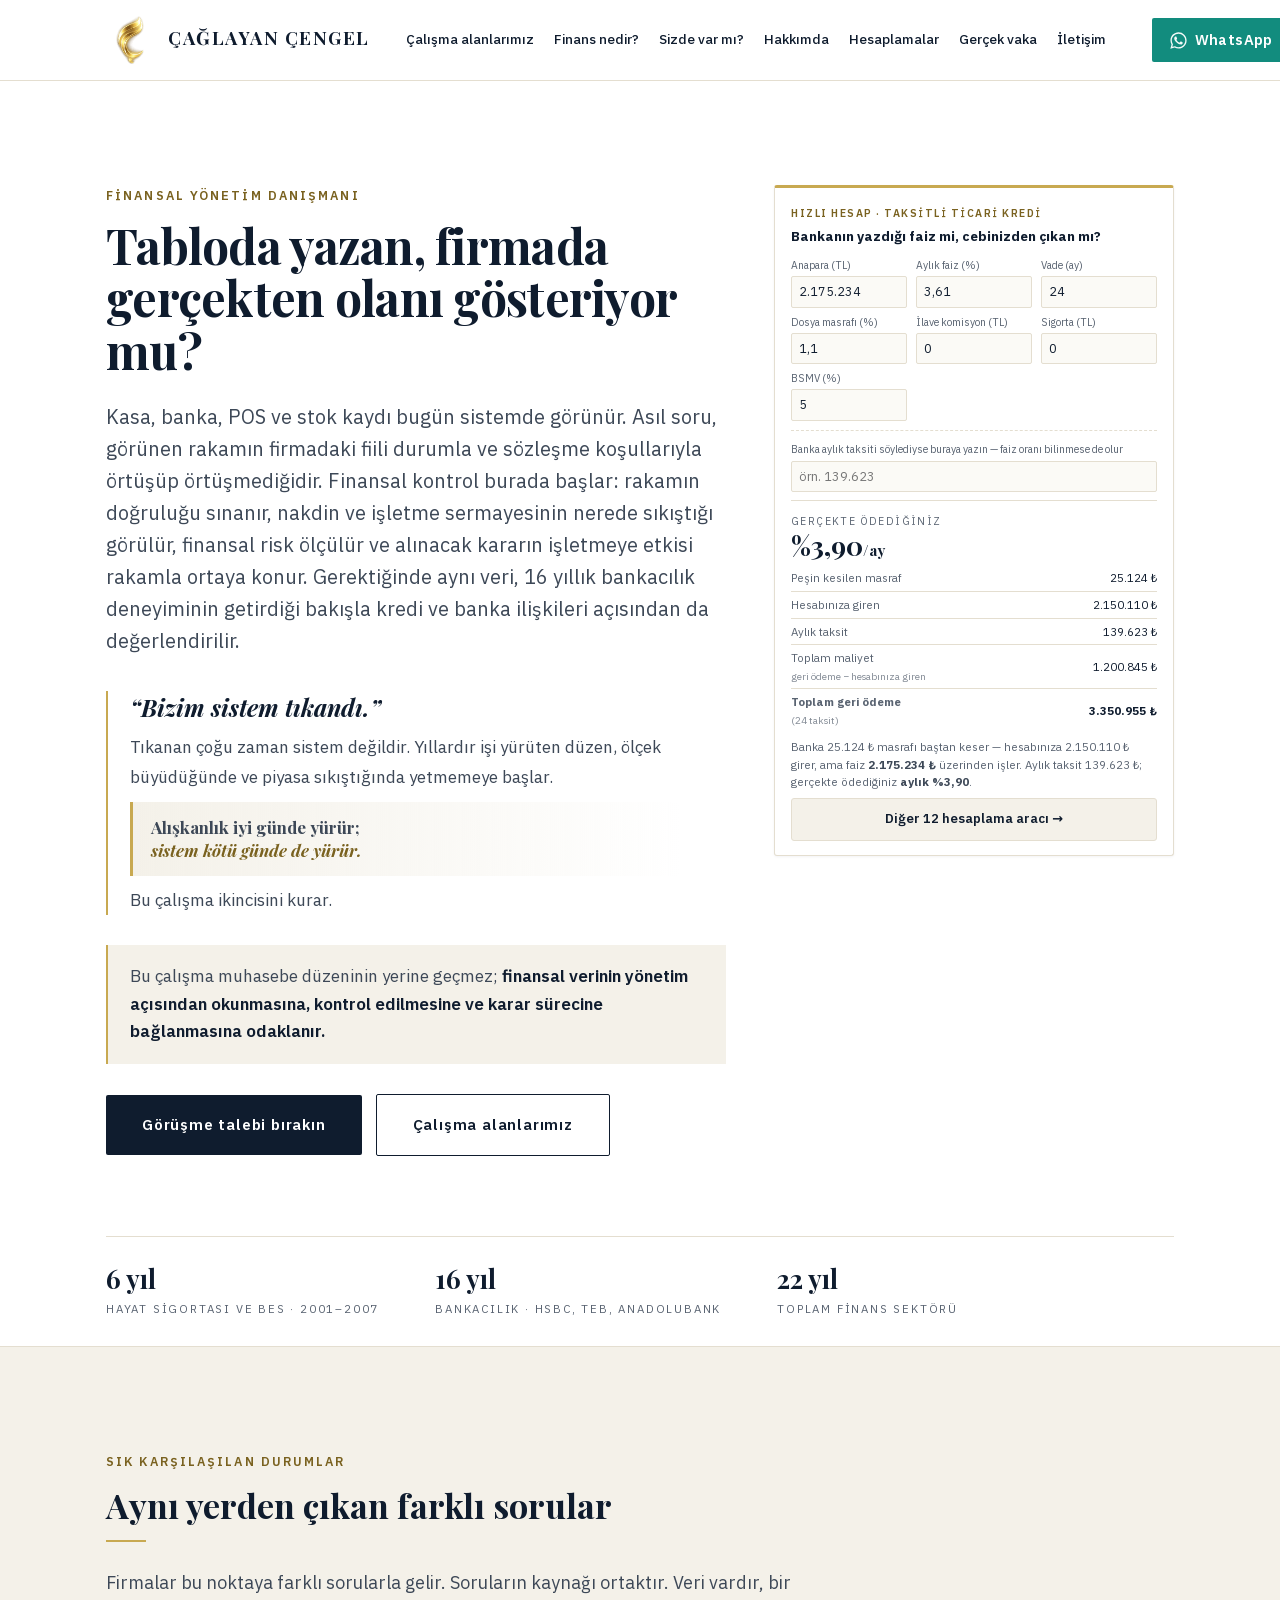
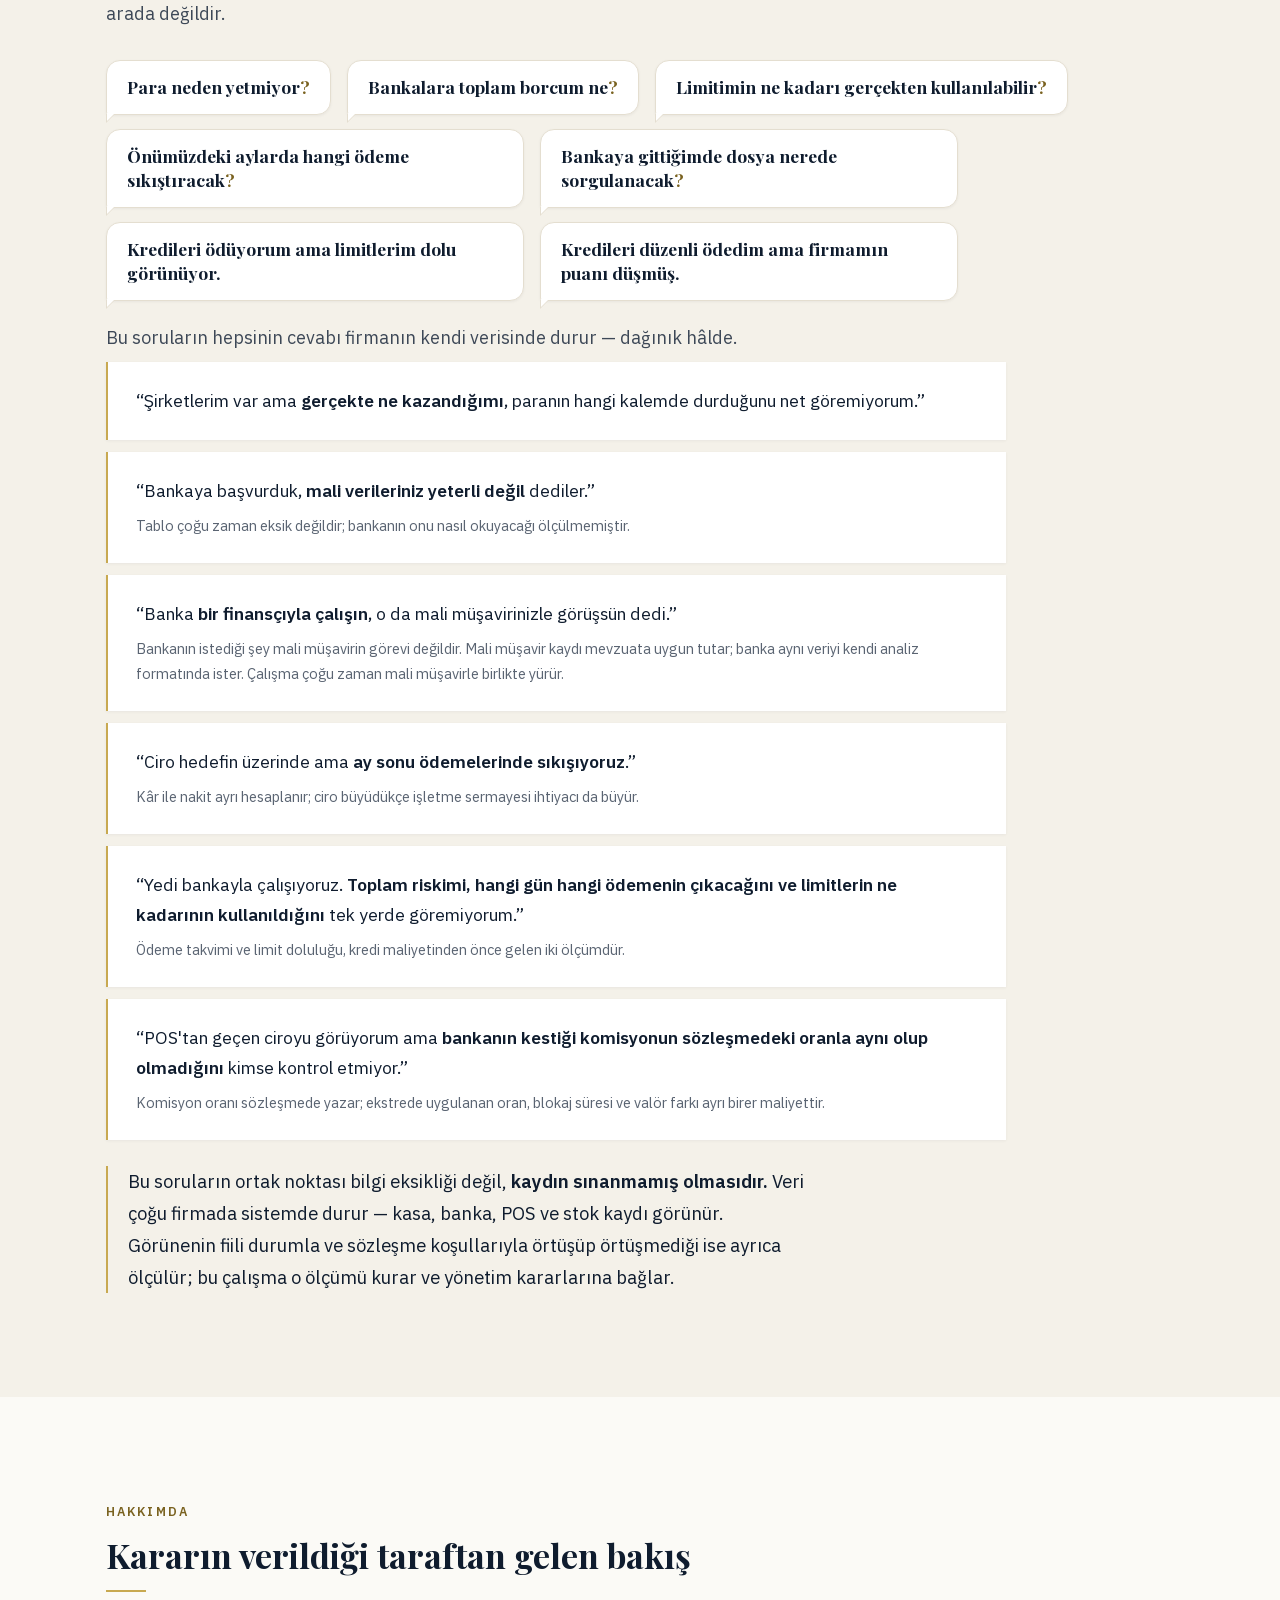
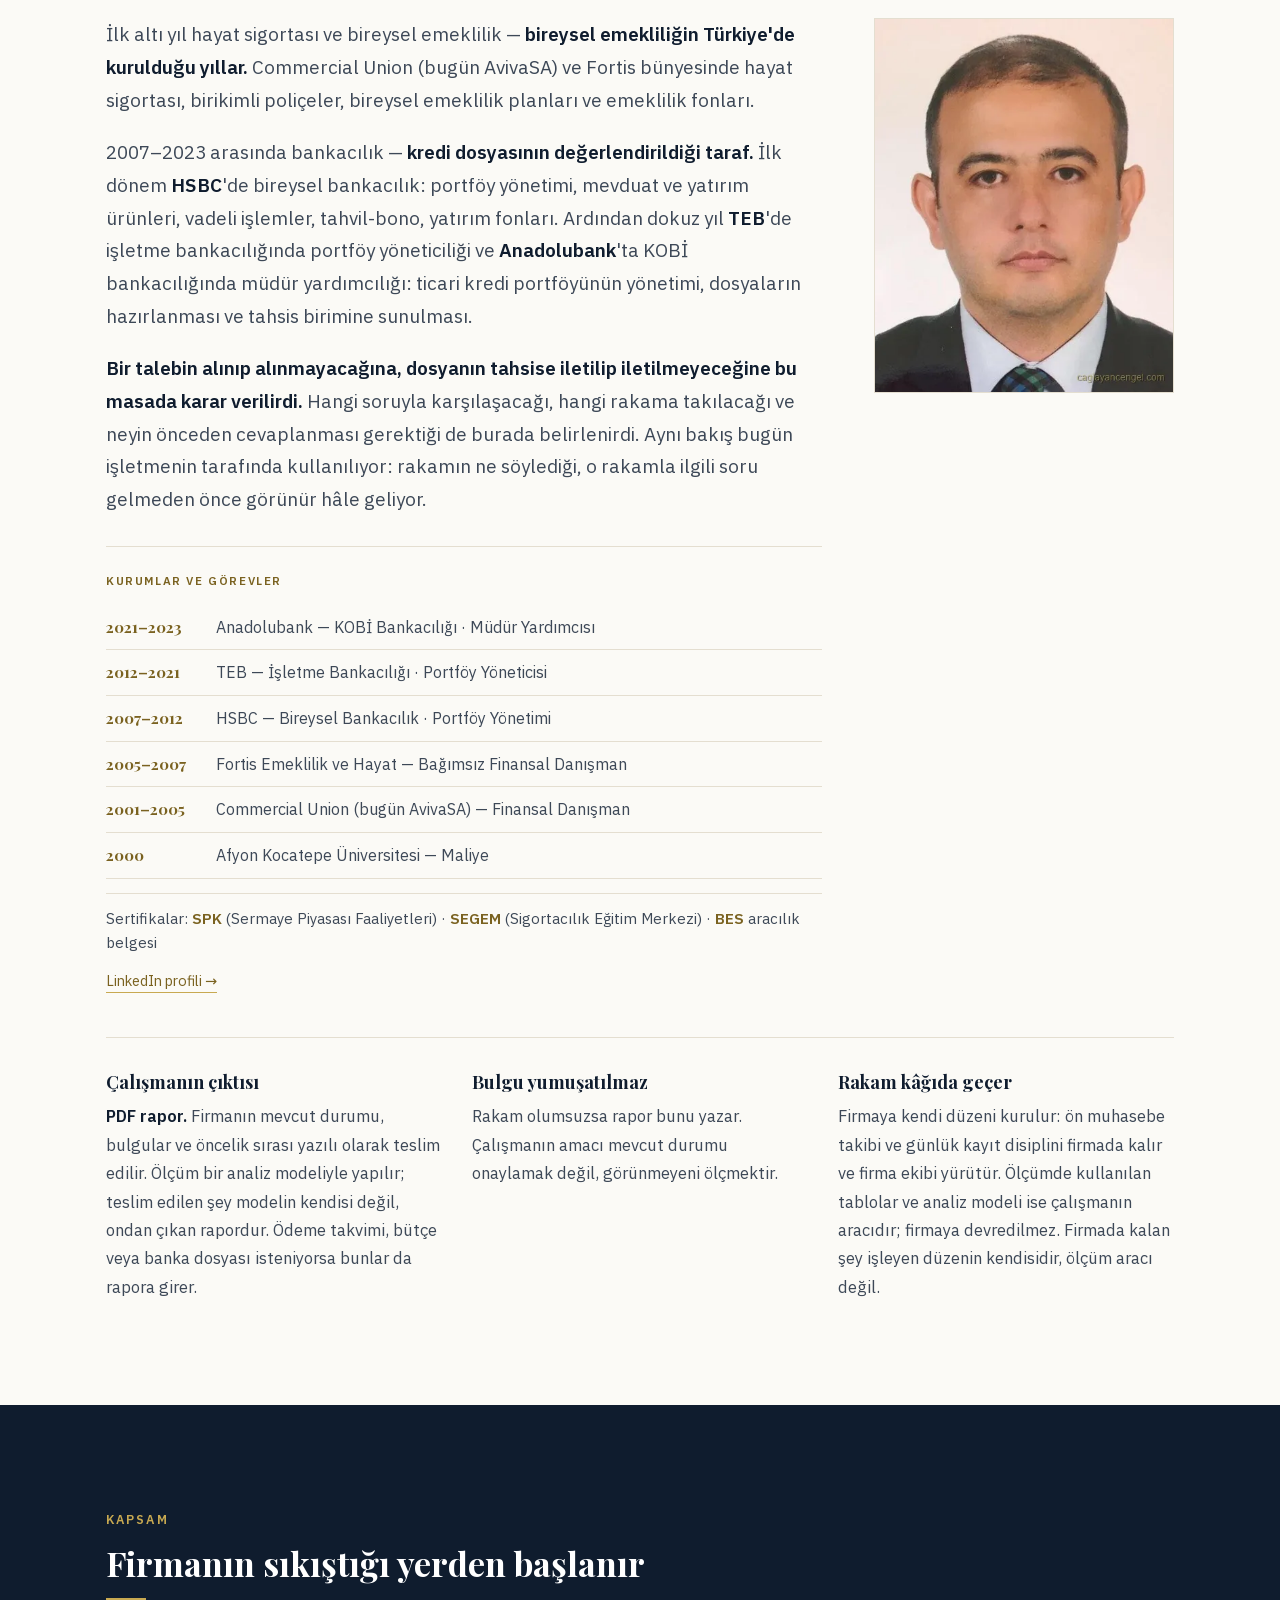
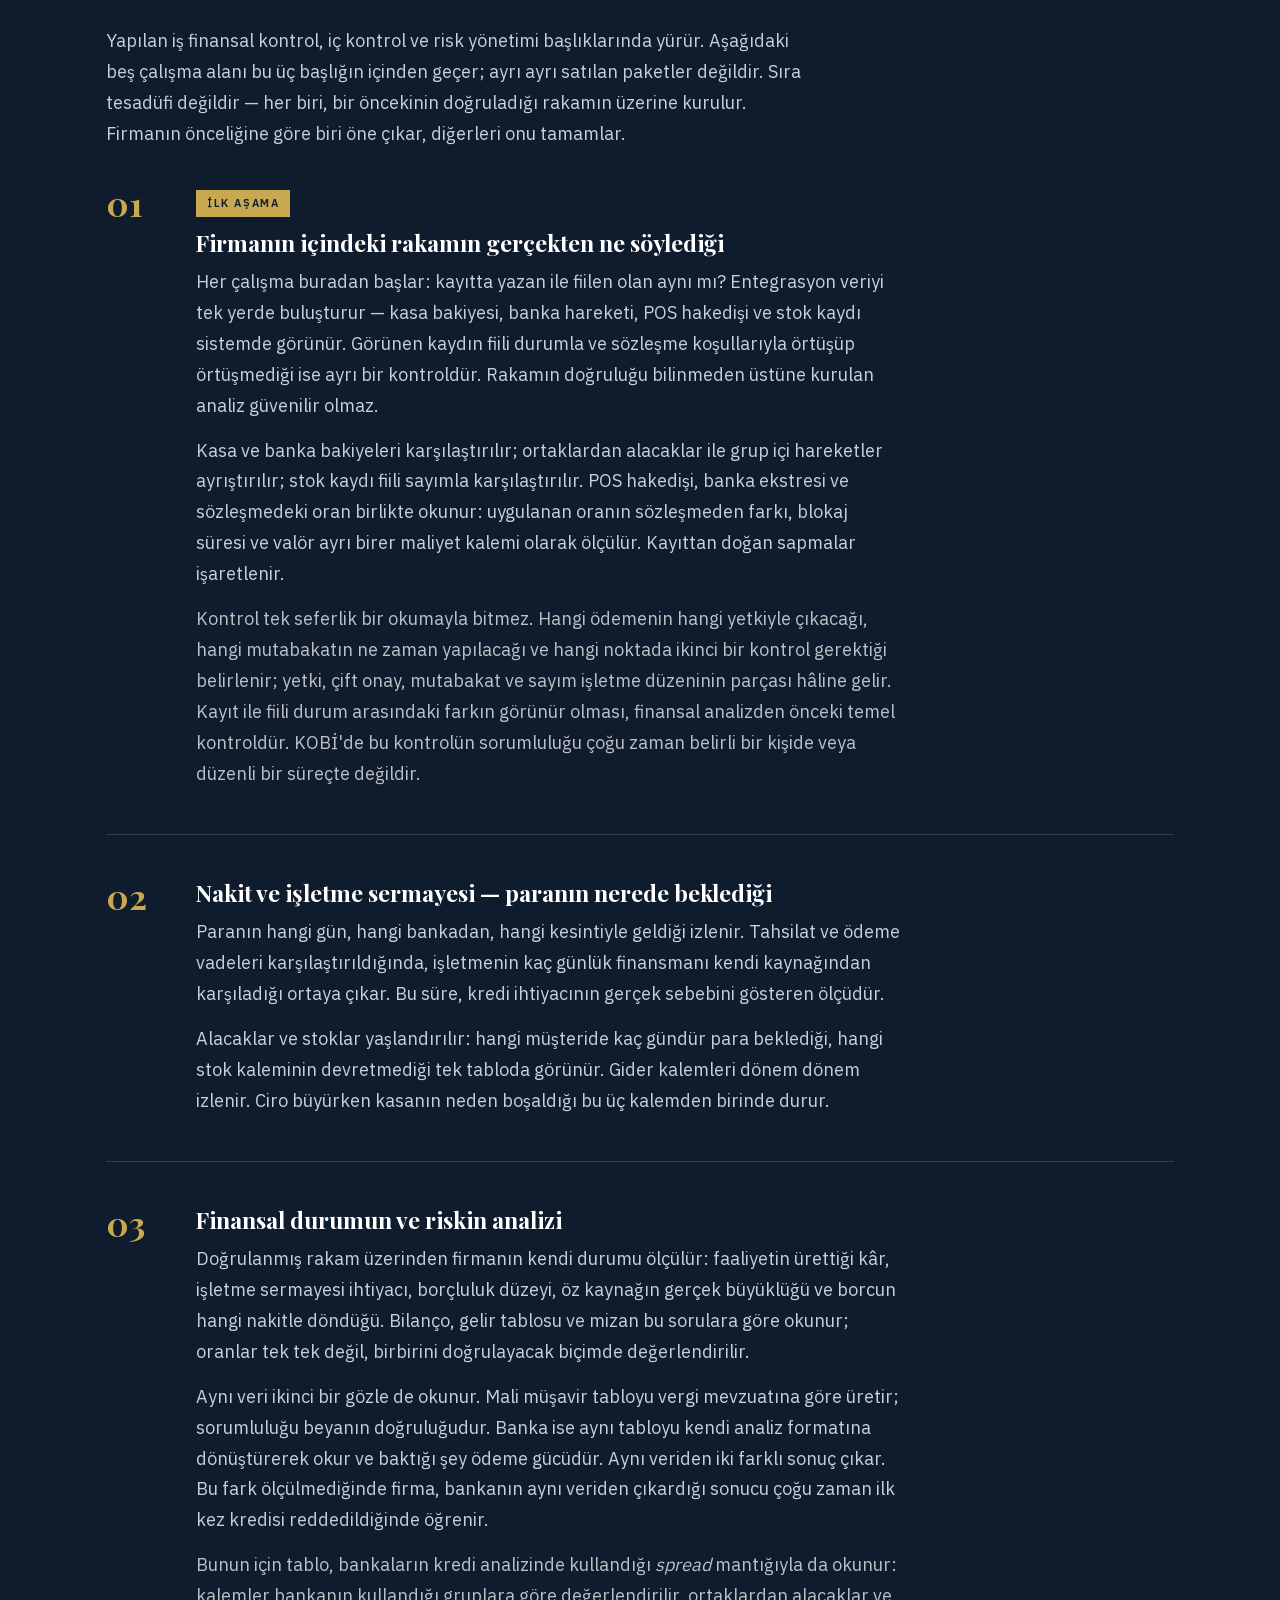
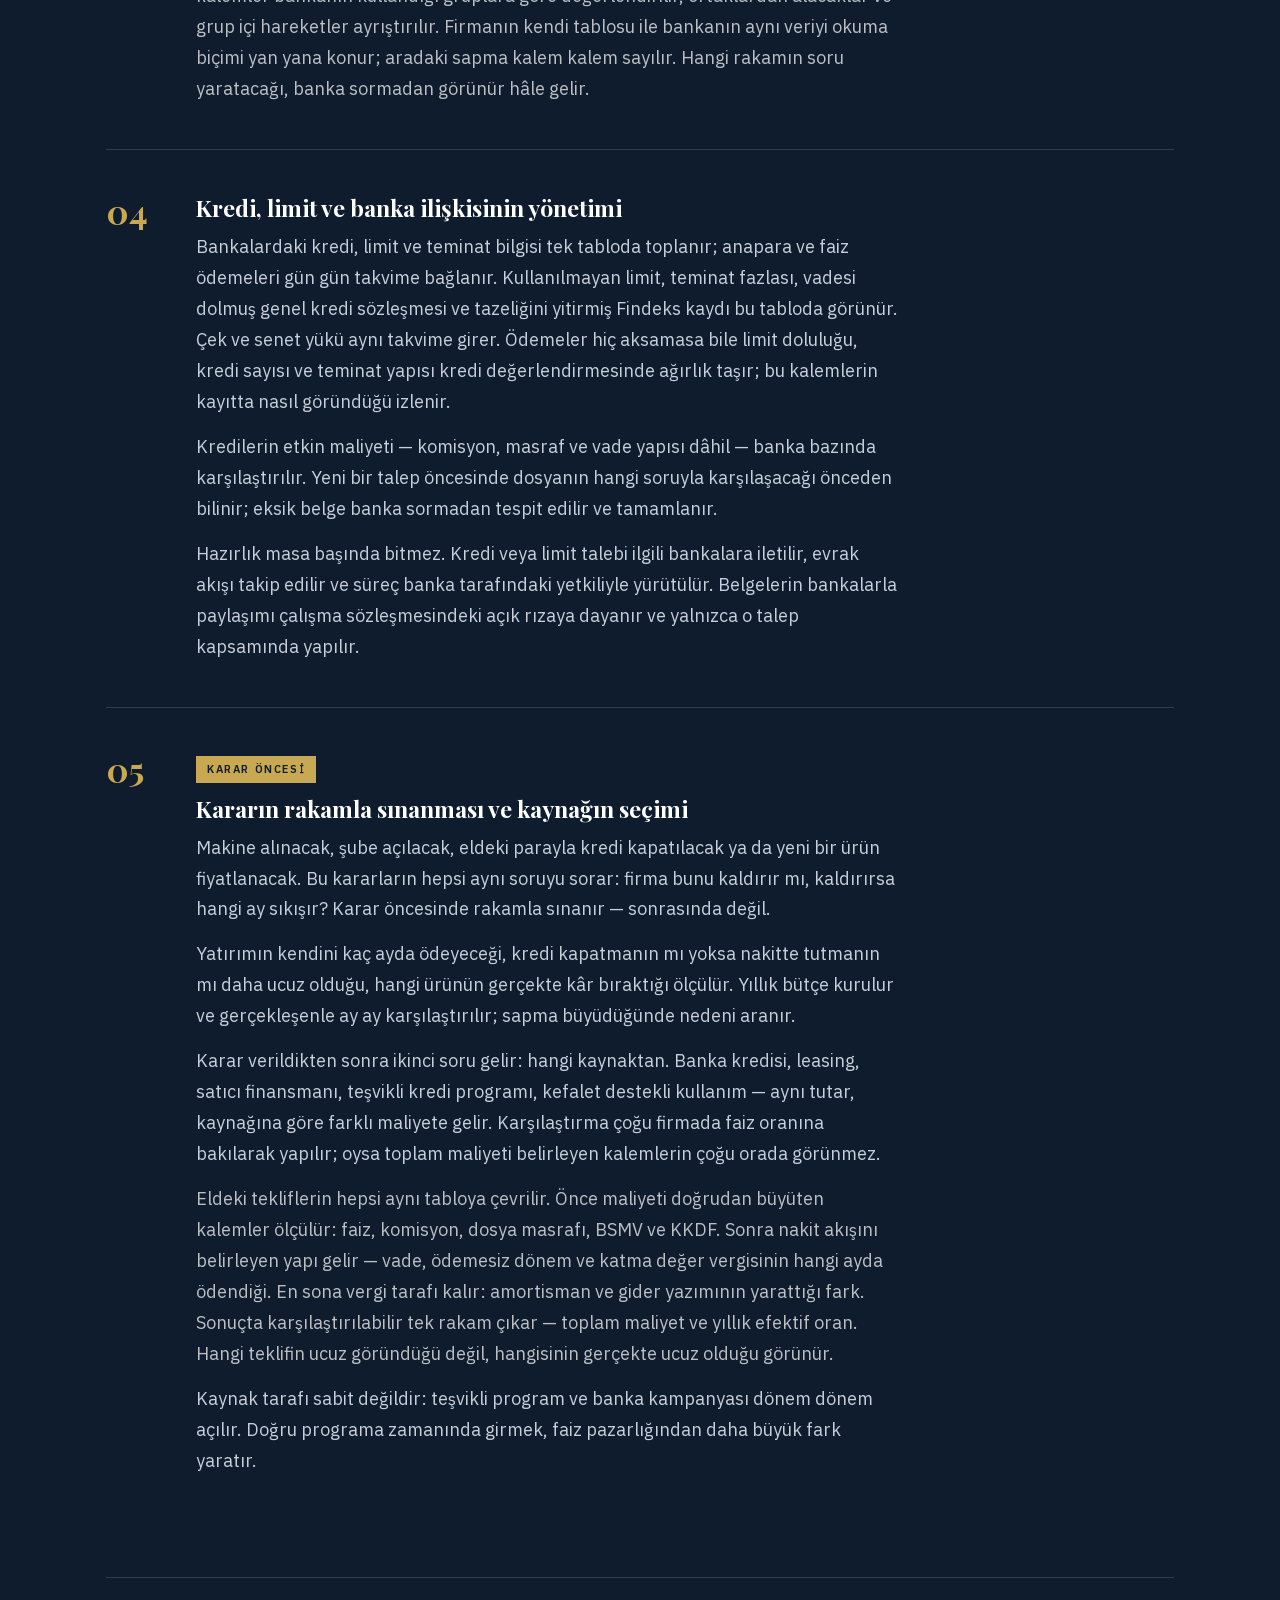
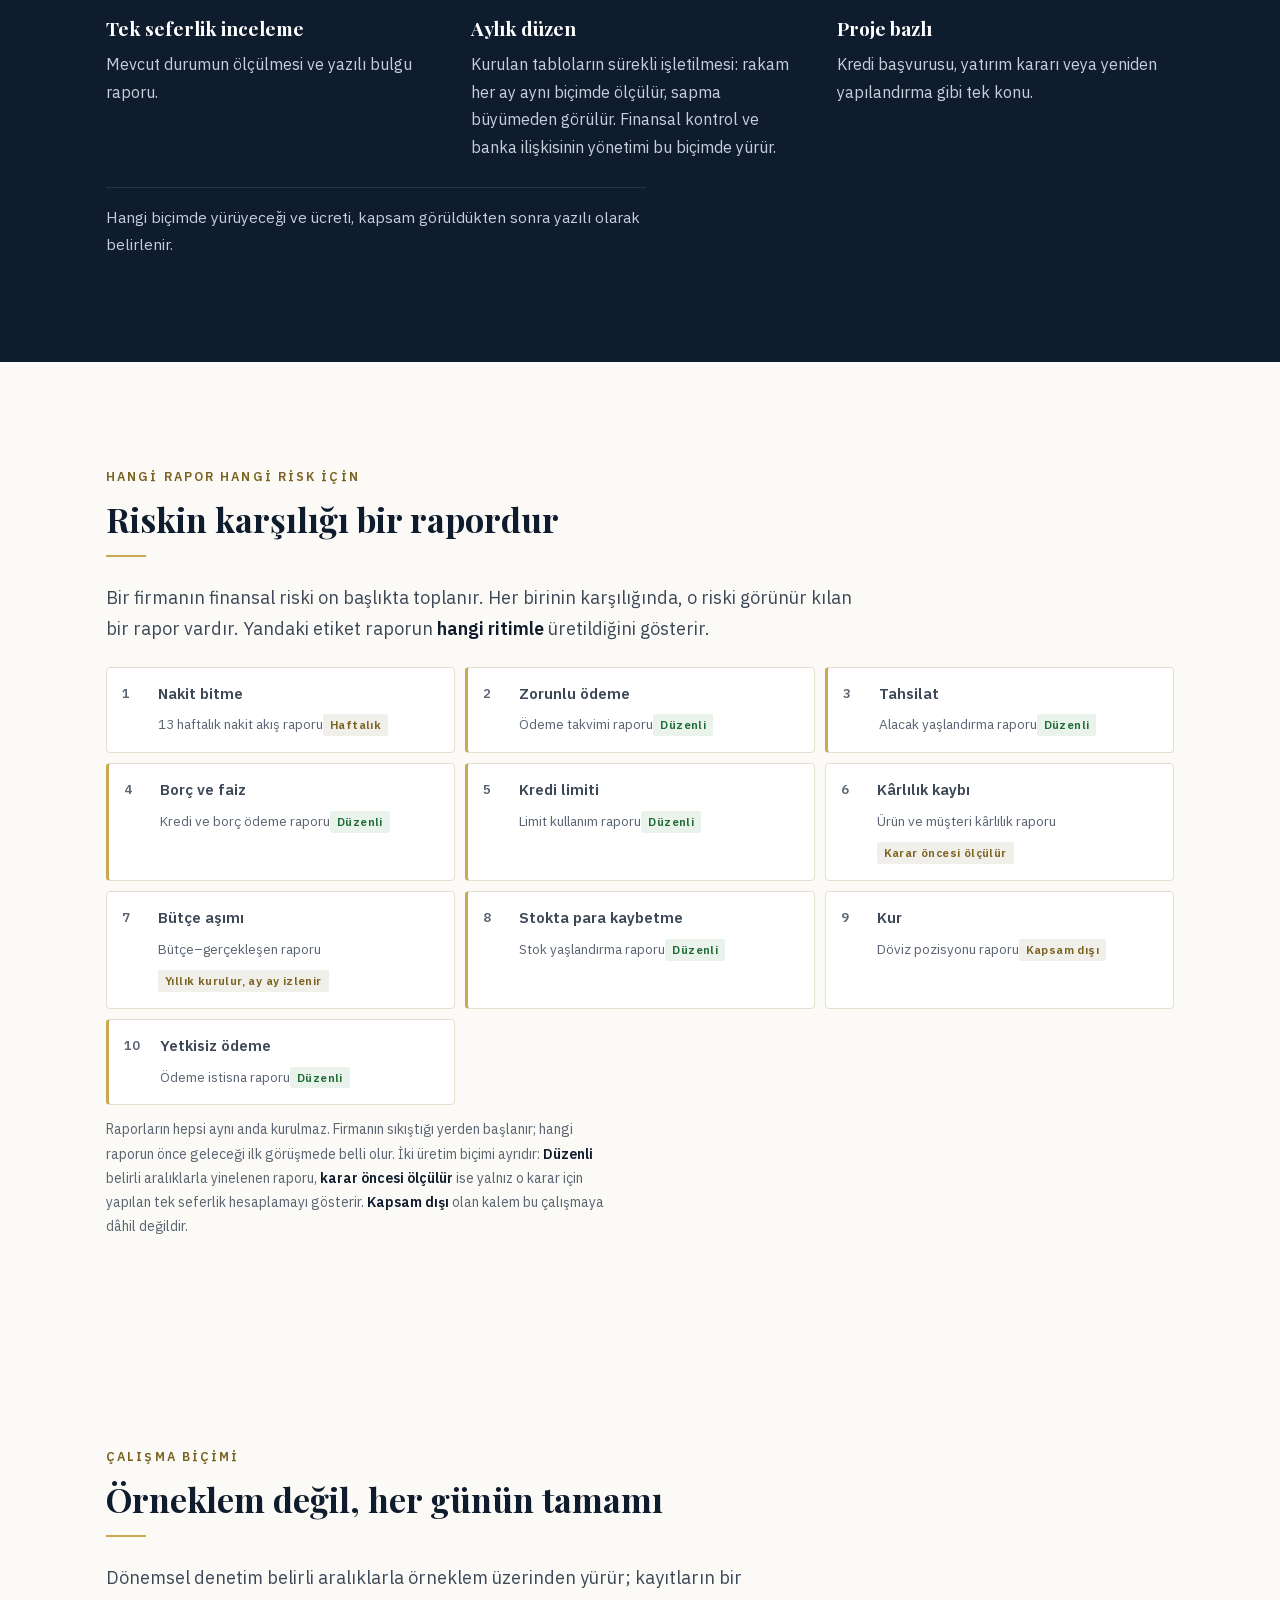
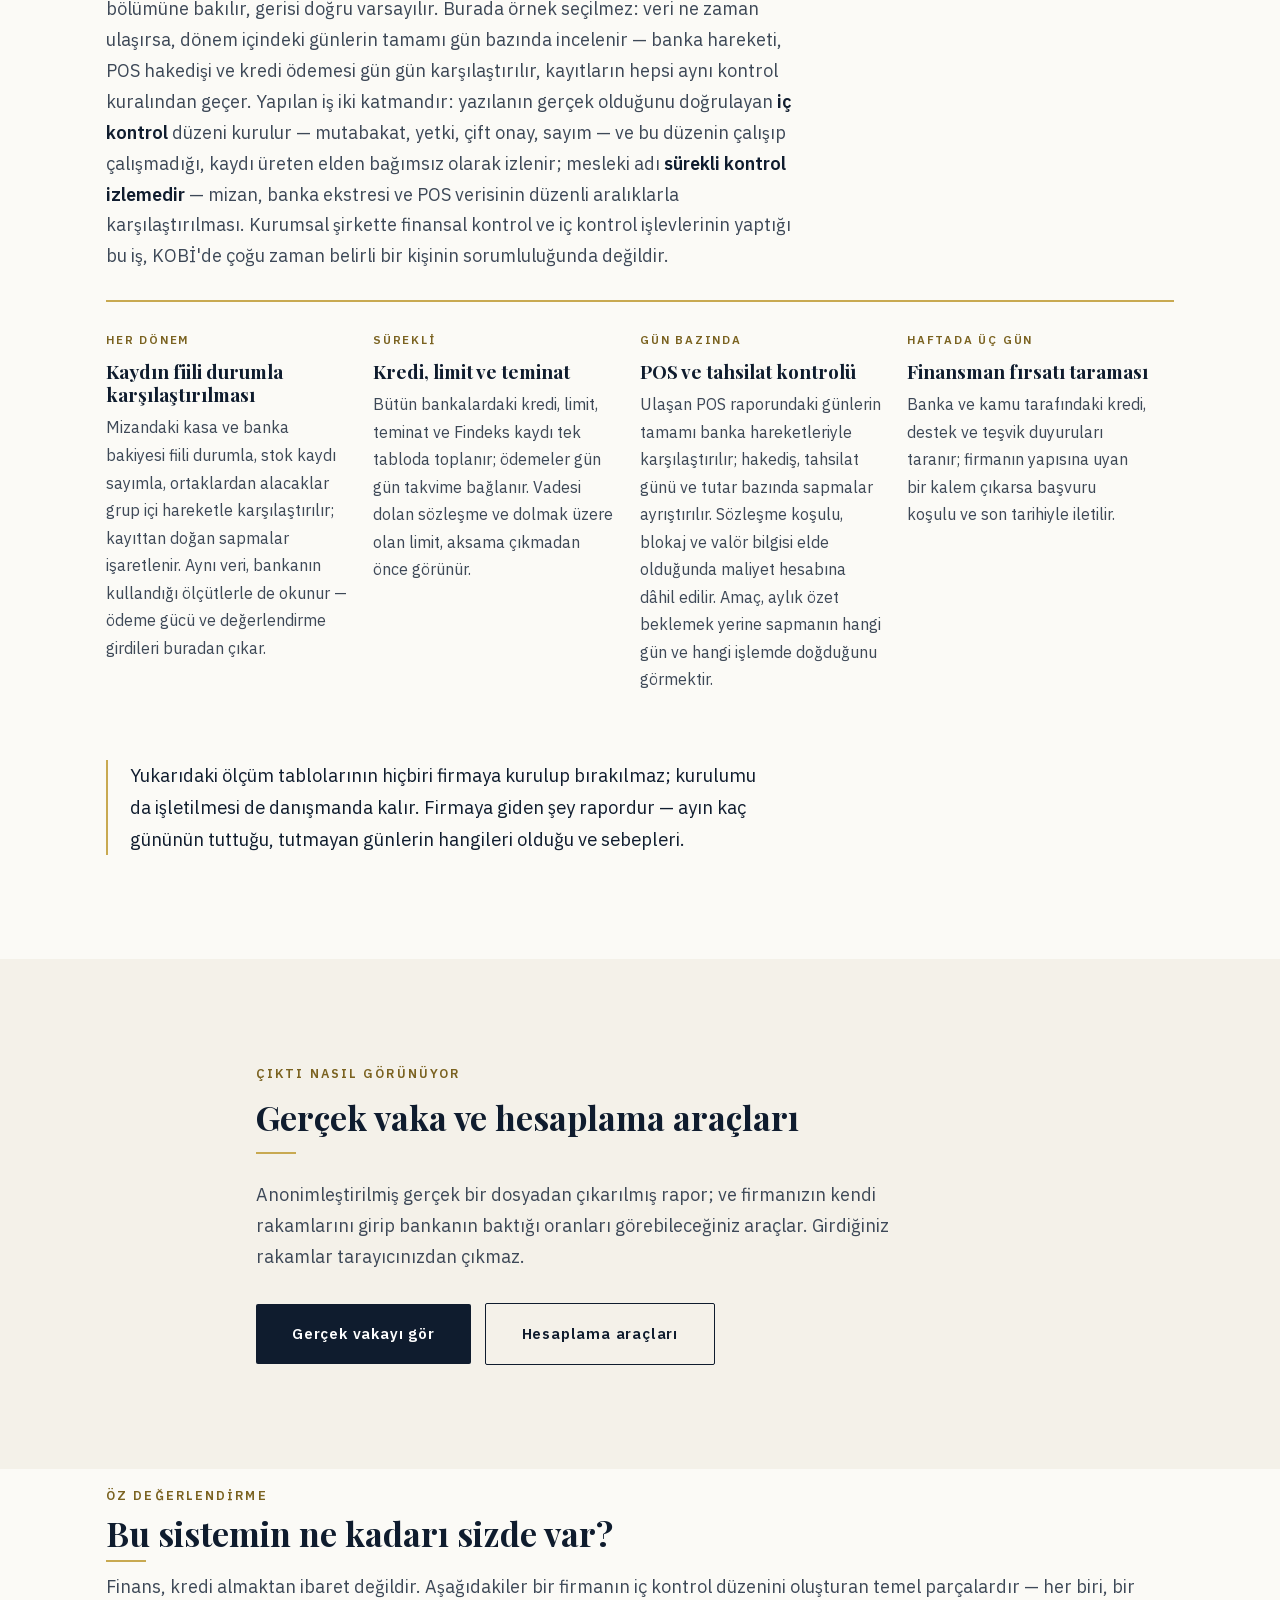
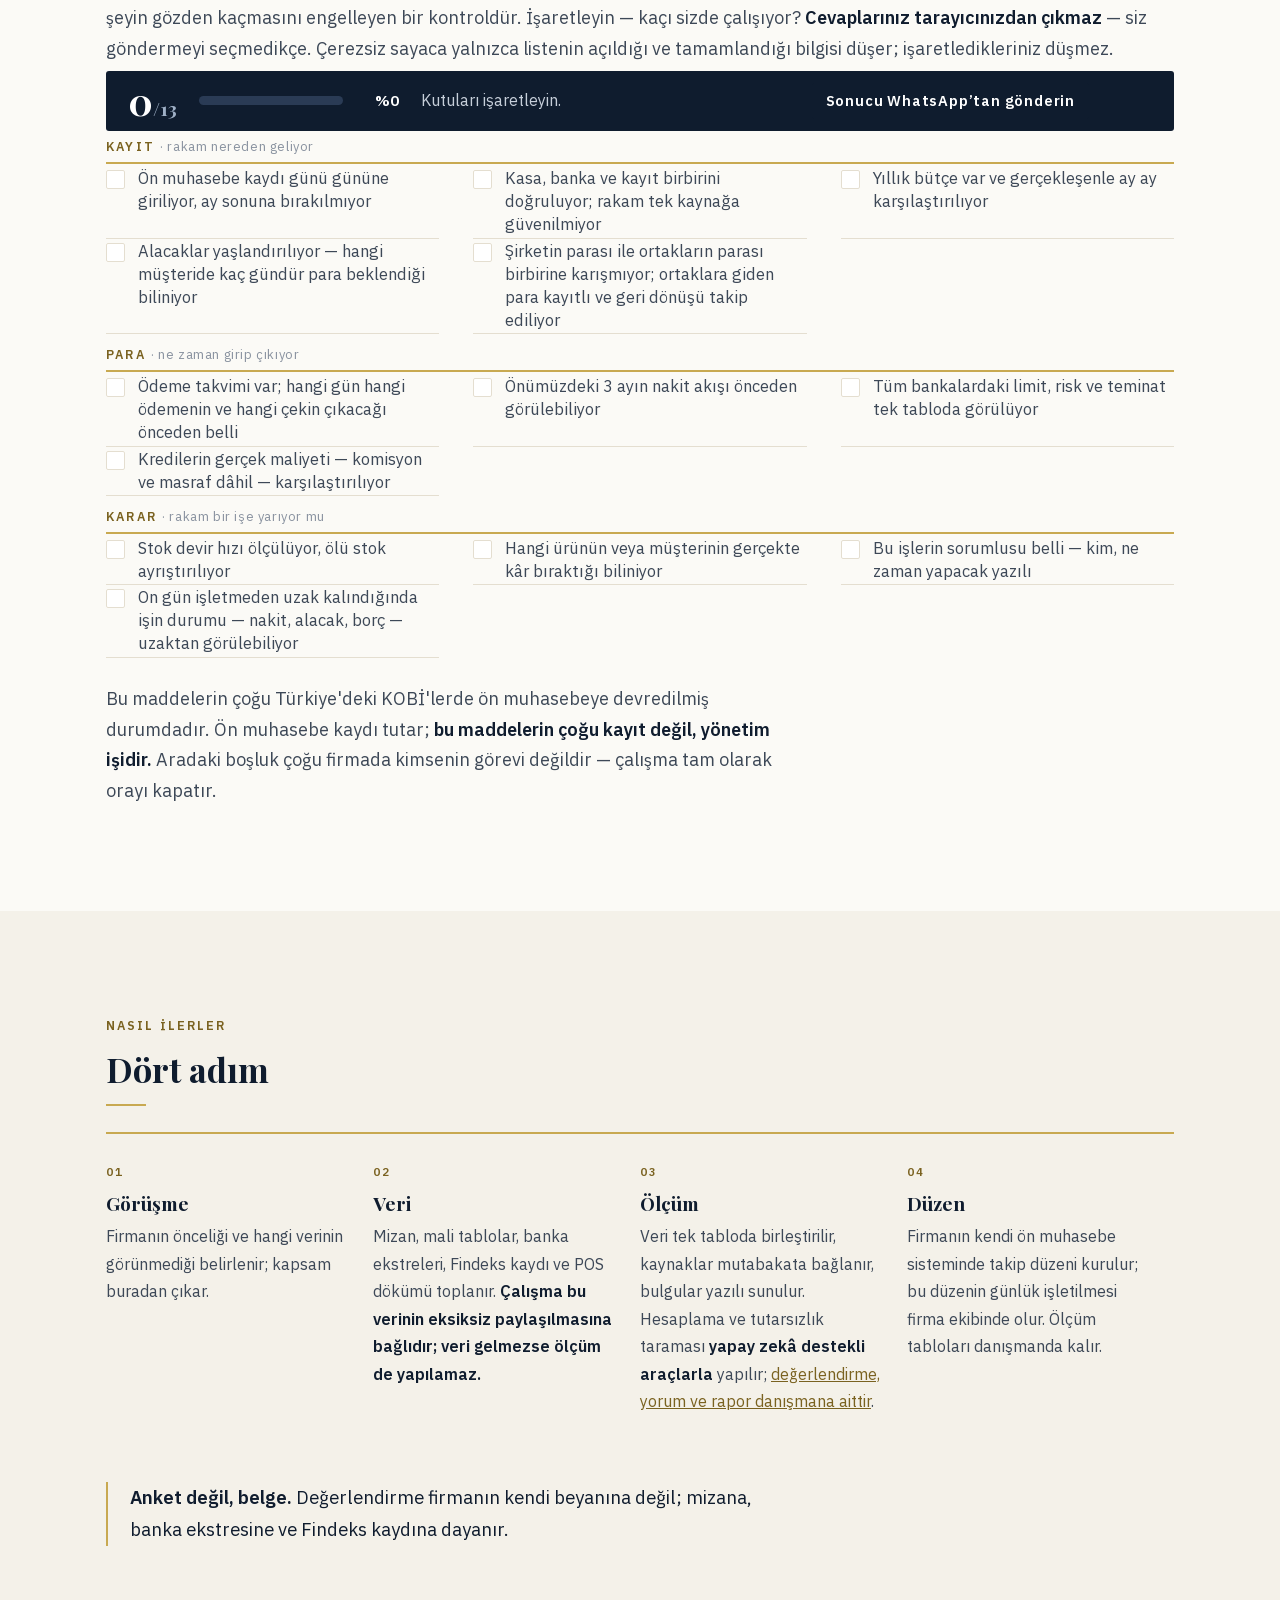
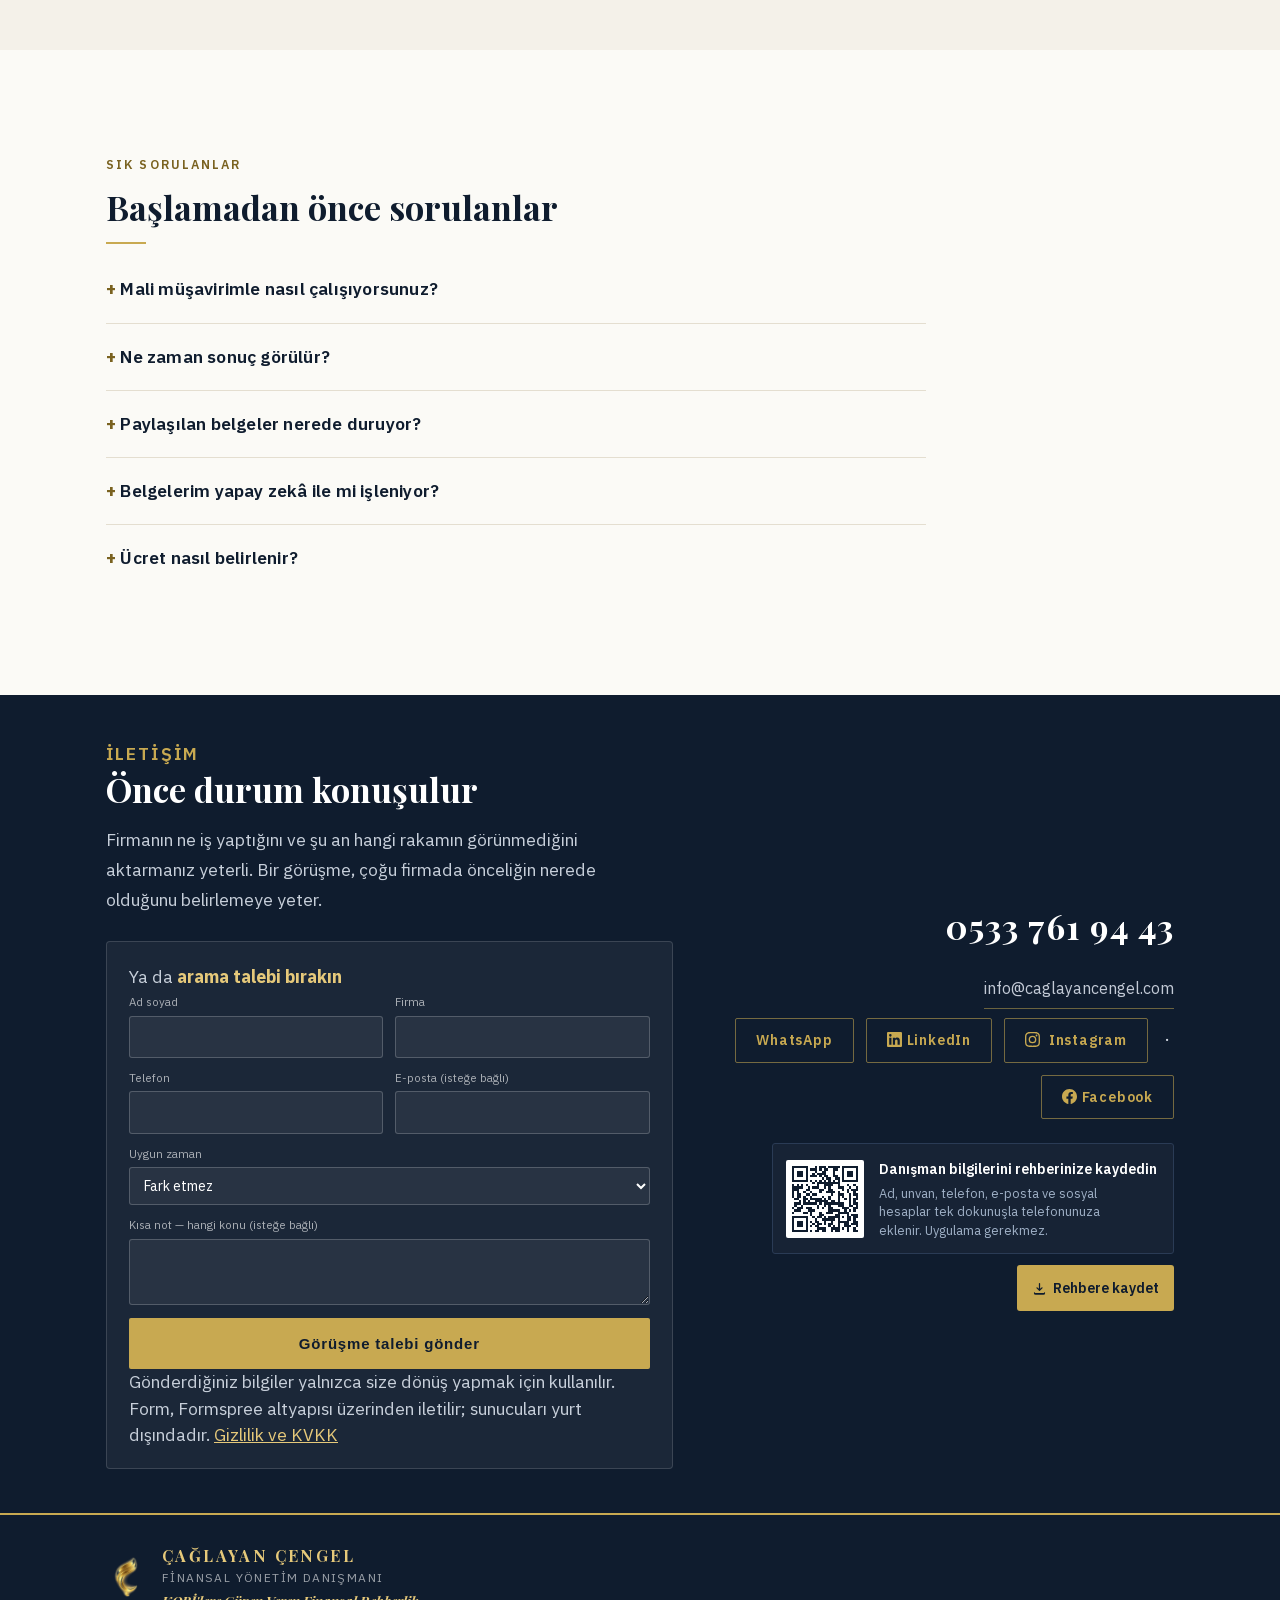
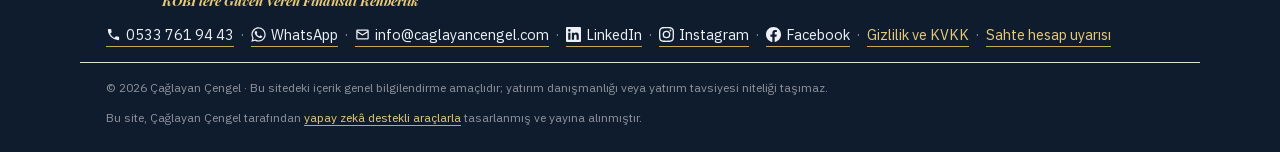
==== index.html @ 72091ffb "faz75n: menu 'Yapilan is' -> 'Calisma alanlarimiz' (Caglayan karari; govde cumleleri degismedi) Co-A" ====
<!DOCTYPE html>
<html lang="tr">
<head>
<meta charset="UTF-8">

<meta name="viewport" content="width=device-width,initial-scale=1">

<!-- Icerik Guvenligi Politikasi · 13.09.2026
     GitHub Pages HTTP basligi eklettirmiyor, bu yuzden meta ile konuyor.
     Site tamamen kendi kendine yeter: tek bir dis <script src> yok, butun JS
     ve CSS sayfanin icinde. Politika bunu MUHURLER — sayfaya bir sekilde
     yabanci kod sokulsa bile:
       default-src 'none'  : hicbir sey varsayilan olarak yuklenemez
       script-src 'self'   : disaridan betik CEKILEMEZ ('unsafe-inline' sayfanin
                             kendi gomulu betikleri icin zorunlu)
       connect-src         : veri yalnizca gorusme formunun ucuna ve ziyaret
                             sayacina gidebilir; baska bir adrese fetch/XHR
                             ATILAMAZ (sizinti freni)
       form-action         : form baska bir yere gonderilemez
       base-uri 'none'     : goreli adresler kacirilamaz
     Sayac kendi sunucumuzda duruyor (sayac.js), yani 'self' ile yukleniyor;
     sayimi sendBeacon ile goatcounter.com'a gonderdigi icin o adres
     connect-src'de acik tutuluyor — baska hicbir adres degil. -->
<meta http-equiv="Content-Security-Policy" content="default-src 'none'; base-uri 'none'; script-src 'self' 'unsafe-inline'; style-src 'self' 'unsafe-inline'; img-src 'self' data:; font-src 'self'; connect-src 'self' https://formspree.io https://caglayancengel.goatcounter.com; form-action 'self' https://formspree.io; manifest-src 'self'">

<!-- Paylas baglantisinda firmanin rakamlari adresin icinde tasiniyor. Referrer
     kapatilmazsa disari tiklandiginda o adres karsi siteye gider. -->
<meta name="referrer" content="no-referrer">
<title>Çağlayan Çengel — Finansal Yönetim Danışmanı</title>
<meta name="description" content="KOBİ ve aile şirketleri için finansal yönetim danışmanlığı — finansal kontrol, iç kontrol ve risk yönetimi. Kayıtta yazan ile firmadaki fiili durumun örtüşüp örtüşmediği ölçülür; nakit, risk, kredi ve karar bunun üzerine kurulur. Muğla ve çevre iller.">
<meta name="author" content="Çağlayan Çengel">
<link rel="canonical" href="https://caglayancengel.com/">
<meta property="og:type" content="website">
<meta property="og:locale" content="tr_TR">
<meta property="og:title" content="Çağlayan Çengel — Finansal Yönetim Danışmanı">
<meta property="og:description" content="Kayıtta yazan ile firmadaki fiili durumun örtüşüp örtüşmediği ölçülür; nakit, risk, kredi ve karar bunun üzerine kurulur.">
<meta property="og:image" content="https://caglayancengel.com/og.png">
<meta property="og:image:width" content="1200">
<meta property="og:image:height" content="630">
<meta property="og:image:alt" content="Çağlayan Çengel — Finansal Yönetim Danışmanı">
<meta name="theme-color" content="#0F1C2E">
<meta name="twitter:card" content="summary_large_image">
<meta name="twitter:title" content="Çağlayan Çengel — Finansal Yönetim Danışmanı">
<meta name="twitter:description" content="Tabloda yazan, firmada gerçekten olanı gösteriyor mu?">
<meta name="twitter:image" content="https://caglayancengel.com/og.png">
<meta property="og:url" content="https://caglayancengel.com/">
<link rel="icon" href="logo.png">
<link rel="apple-touch-icon" href="logo.png">
<link rel="preload" href="fonts/IBMPlexSans-400n-2.woff2" as="font" type="font/woff2" crossorigin>
<link rel="preload" href="fonts/IBMPlexSans-400n-1.woff2" as="font" type="font/woff2" crossorigin>
<link rel="preload" href="fonts/PlayfairDisplay-700n-17.woff2" as="font" type="font/woff2" crossorigin>
<link rel="preload" href="fonts/PlayfairDisplay-700n-16.woff2" as="font" type="font/woff2" crossorigin>
<link rel="stylesheet" href="fonts.css">
<style>
:root{
  --paper:#FBFAF6; --white:#fff; --band:#F4F1E9;
  --navy:#0F1C2E; --navy2:#1D3050; --body:#3D4857; --soft:#5A6472;
  --gold:#C8A951; --goldink:#7A6220; --rule:#E4DED0;
  --line:#E4DED0; --muted:#5A6472;
  --maxw:1120px; --read:64ch;
}
*{box-sizing:border-box;margin:0;padding:0}
/* scroll-behavior:smooth kaldirildi 11.09.2026 — menuden atlama 3,0 sn suruyordu (olculdu). Basa don ve marka logosu JS'te smooth cagirir. */
html{-webkit-text-size-adjust:100%}
body{
  background:var(--paper);color:var(--body);
  font-family:'IBM Plex Sans',system-ui,-apple-system,sans-serif;
  font-size:18px;line-height:1.72;font-weight:400;-webkit-font-smoothing:antialiased
}
h1,h2,h3{font-family:'Playfair Display',Georgia,serif;font-weight:700;line-height:1.22;color:var(--navy)}
p{max-width:var(--read)}
a{color:var(--goldink)}
strong{color:var(--navy);font-weight:600}
.wrap{max-width:var(--maxw);margin:0 auto;padding:0 26px}
.narrow{max-width:820px;margin:0 auto;padding:0 26px}
section{padding:104px 0}
.band{background:var(--band)}
/* --- rapor haritasi --- */
.rmap{display:grid;gap:10px;grid-template-columns:repeat(auto-fit,minmax(280px,1fr));margin:22px 0 8px}
.rmap .ri{display:grid;grid-template-columns:26px 1fr;gap:10px;align-items:start;
  background:#fff;border:1px solid var(--line);border-radius:4px;padding:13px 15px}
.rmap .ri.var{border-left:3px solid var(--gold)}
.rmap .rn{font-weight:600;color:var(--muted);font-size:13px;padding-top:2px}
.rmap .rr{font-weight:600;font-size:15px;display:block;margin-bottom:2px}
.rmap .rd{font-size:13.5px;color:var(--muted)}
.rmap .rt{display:inline-block;font-size:11.5px;font-weight:600;letter-spacing:.4px;
  padding:1px 7px;border-radius:2px;margin-top:5px}
.rt-v{background:#EAF2EC;color:#1E6B34}
.rt-h{background:#F1EFE9;color:#7A6220}
.rmap-not{font-size:14px;color:var(--muted);margin-top:12px}
.dark{background:var(--navy);color:#D5DBE4}
.dark h2,.dark h3{color:#fff}
.dark strong{color:#fff}
.dark p{color:#C7CFDA}
.kicker{
  font-size:12.5px;letter-spacing:2.1px;text-transform:uppercase;
  color:var(--goldink);font-weight:600;margin-bottom:12px
}
.dark .kicker{color:var(--gold)}
h2{font-size:clamp(26px,2.9vw,34px);margin-bottom:14px}
.ince{color:var(--soft)}
.dark .ince{color:rgba(255,255,255,.72)}
.rule{width:40px;height:2px;background:var(--gold);margin:0 0 26px}
.hizli{
  list-style:none;margin:30px 0 6px;padding:0;display:flex;flex-wrap:wrap;gap:14px 16px
}
.hizli li{
  position:relative;background:var(--white);border:1px solid var(--rule);
  border-radius:14px 14px 14px 3px;padding:14px 20px;max-width:38ch;
  font-family:'Playfair Display',Georgia,serif;font-size:17.5px;line-height:1.4;
  color:var(--navy);box-shadow:0 1px 3px rgba(15,28,46,.05)
}
.hizli li b{color:var(--goldink);font-weight:700}
.hizli li::after{
  content:"";position:absolute;left:-1px;bottom:-9px;width:0;height:0;
  border:9px solid transparent;border-top-color:var(--rule);border-bottom:0;border-left:0
}
.hizli li::before{
  content:"";position:absolute;left:0;bottom:-7px;width:0;height:0;z-index:1;
  border:8px solid transparent;border-top-color:var(--white);border-bottom:0;border-left:0
}
@media(max-width:560px){.hizli li{max-width:none;width:100%}}

/* ---- ust cubuk ---- */
.top{border-bottom:1px solid var(--rule);background:var(--white);position:sticky;top:0;z-index:50}
.top .wrap{display:flex;align-items:center;gap:14px;padding-top:16px;padding-bottom:16px}
.top img{width:48px;height:48px;object-fit:contain}
.top .nm{font-family:'Playfair Display',serif;font-weight:700;color:var(--navy);font-size:18.5px;letter-spacing:1.5px}
.top .marka{display:flex;align-items:center;gap:14px;text-decoration:none;transition:opacity .2s ease}
.top @media(hover:hover) and (pointer:fine){.marka:hover{opacity:.72}}
.top .sp{flex:1}
.topnav{display:flex;gap:4px;align-items:center;margin-right:8px}
.topnav a{
  color:var(--body);text-decoration:none;font-size:14.5px;font-weight:500;
  padding-bottom:2px;border-bottom:1px solid transparent
}
.topnav a:hover{color:var(--navy);border-bottom-color:var(--gold)}
.top .phone{
  display:inline-flex;align-items:center;gap:7px;background:var(--navy);color:#fff;
  padding:9px 17px;border-radius:2px;font-size:14.5px;font-weight:600;
  text-decoration:none;letter-spacing:.3px
}
.top .phone:hover{background:var(--navy2)}

/* ---- HERO ---- */
.hero{background:var(--white);padding:104px 0 0;border-bottom:1px solid var(--rule)}
.h1{
  font-family:'Playfair Display',serif;font-weight:700;color:var(--navy);
  font-size:clamp(32px,4.4vw,48px);line-height:1.10;letter-spacing:-.015em;max-width:20ch
}
.sub{margin-top:24px;font-size:20px;line-height:1.6;color:var(--body);max-width:56ch}
.pull{
  margin-top:34px;padding-left:22px;border-left:2px solid var(--gold);max-width:60ch
}
.pull q{
  display:block;font-family:'Playfair Display',serif;font-style:italic;
  font-size:clamp(19px,2.3vw,24px);color:var(--navy);line-height:1.35;quotes:'“' '”'
}
.pull span{display:block;margin-top:10px;font-size:17px;color:var(--body)}
.vurgu-cumle{
  display:block;margin:18px 0 6px;padding:14px 0 14px 18px;
  border-left:3px solid var(--gold);background:linear-gradient(90deg,#F4F1E9 0%,transparent 92%);
  font-family:'Playfair Display',Georgia,serif;
  font-size:clamp(19px,2.3vw,23px);line-height:1.36;color:var(--navy);font-weight:700
}
.vurgu-cumle em{color:var(--goldink);font-style:italic}
.vurgu-alt{display:block;margin-top:8px;font-size:17px;color:var(--body)}
.ayrim{
  margin-top:30px;padding:18px 22px;background:var(--band);border-left:2px solid var(--gold);
  font-size:17px;line-height:1.62;max-width:62ch;color:var(--body)
}
.cta{margin-top:30px;display:flex;gap:14px;flex-wrap:wrap;align-items:center}
.btn{
  display:inline-block;padding:17px 36px;font-size:15px;font-weight:600;
  letter-spacing:.8px;text-decoration:none;border-radius:2px;transition:.2s
}
.btn-fill{background:var(--navy);color:#fff}
.btn-fill:hover{background:var(--navy2)}
.btn-line{border:1.5px solid var(--navy);color:var(--navy)}
.btn-line:hover{background:var(--navy);color:#fff}

/* ---- kanit seridi (hero icinde) ---- */
.proof{margin-top:56px;border-top:1px solid var(--rule)}
.proof-in{display:flex;gap:56px;flex-wrap:wrap;padding:26px 0 30px}
.proof-in div{display:flex;flex-direction:column;line-height:1.25}
.proof-in b{font-family:'Playfair Display',serif;font-size:26px;color:var(--navy);font-weight:700}
.proof-in span{font-size:11.5px;letter-spacing:1.8px;text-transform:uppercase;color:var(--soft);margin-top:7px}

/* ---- cumleler ---- */
.says{display:grid;gap:12px;margin-top:8px;max-width:900px}
.say{
  background:var(--white);border-left:2px solid var(--gold);
  padding:24px 28px;font-size:17.5px;color:var(--navy);
  box-shadow:0 1px 3px rgba(15,28,46,.05)
}
.say span{display:block;margin-top:8px;font-size:14.5px;color:var(--soft);font-weight:400}
.intro{font-size:18px;color:var(--body);margin-bottom:28px;max-width:64ch}
.intro em{color:var(--navy);font-style:italic}
.after-says{
  margin-top:26px;font-size:18.5px;color:var(--navy);max-width:64ch;
  padding-left:20px;border-left:2px solid var(--gold)
}

/* ---- hizmetler ---- */
.svc{margin-top:10px}
.svc-row{
  display:grid;grid-template-columns:64px 1fr;gap:26px;
  padding:44px 0;border-top:1px solid rgba(255,255,255,.14)
}
.svc-row:first-child{border-top:none;padding-top:8px}
.svc-no{font-family:'Playfair Display',serif;font-size:34px;color:var(--gold);line-height:1}
.svc-row h3{font-size:23px;margin-bottom:10px}
/* Paragraf araligi YOKTU: `*{margin:0}` disinda .svc-row p'ye hicbir kural
   deymiyordu, bes paragraf tek blok halinde akiyordu (olculdu 13.09.2026
   canli, #ne-yaparim: 10 komsu p ciftinde toplam bosluk 0 px). */
.svc-row p{margin-bottom:14px}
.svc-row p:last-child{margin-bottom:0}
.svc-row .tag{
  display:inline-block;background:var(--gold);color:var(--navy);font-size:11px;
  letter-spacing:1.6px;text-transform:uppercase;padding:4px 11px;margin-bottom:12px;font-weight:600
}

/* ---- calisma bicimleri ---- */
.modes{
  margin-top:56px;padding-top:34px;border-top:1px solid rgba(255,255,255,.14);
  display:grid;grid-template-columns:repeat(3,1fr);gap:28px
}
.modes h4{
  font-family:'Playfair Display',serif;font-size:19px;color:#fff;font-weight:700;margin-bottom:7px
}
.modes p{font-size:16px;margin:0;color:#C7CFDA}
.modes-note{
  margin-top:26px;font-size:15.5px;color:#9BA7B8;max-width:60ch;
  padding-top:16px;border-top:1px solid rgba(255,255,255,.1)
}

/* ---- kimim ---- */
.who{display:grid;grid-template-columns:1fr 300px;gap:52px;align-items:start}
.who p{font-size:19px;margin-bottom:20px}
.kariyer{margin-top:30px;padding-top:24px;border-top:1px solid var(--rule)}
.k-bas{font-size:11.5px;letter-spacing:1.6px;text-transform:uppercase;color:var(--goldink);font-weight:600;margin-bottom:14px}
.k-sat{display:flex;gap:18px;align-items:baseline;padding:9px 0;border-bottom:1px solid var(--rule)}
.k-sat b{flex:0 0 auto;min-width:92px;font-family:'Playfair Display',Georgia,serif;font-size:15.5px;color:var(--goldink);font-variant-numeric:tabular-nums}
.dark .k-sat b{color:var(--gold)}
.dark .k-sat span{color:#C7CFDA}
.dark .k-bas{color:var(--gold)}
.dark .k-sat{border-color:#2A3B55}
.k-sat span{font-size:16px;color:var(--body);line-height:1.45}
.k-not{margin-top:14px;font-size:14.5px}
.k-not a{color:var(--goldink);text-decoration:none;border-bottom:1px solid var(--gold);padding-bottom:2px}
@media(max-width:560px){.k-sat{flex-direction:column;gap:2px}.k-sat b{min-width:0}}
.portre{
  width:100%;height:auto;aspect-ratio:4/5;object-fit:cover;display:block;
  border:1px solid var(--rule);background:var(--white);
  /* Portre koruma: iOS/Android uzun basma menusu, secim ve suruklemeyi kapatir.
     Ekran goruntusunu engellemez — oyle bir web yetenegi yok. */
  -webkit-touch-callout:none;-webkit-user-select:none;user-select:none;
  -webkit-user-drag:none;pointer-events:none
}
.portre-kap{position:relative;display:block;line-height:0}
/* Seffaf katman: sag tik ve uzun basma dogrudan resme degil buna gelir */
.portre-kap::after{content:"";position:absolute;inset:0;background:transparent}
.pr{
  display:grid;grid-template-columns:repeat(3,1fr);gap:30px;
  margin-top:44px;padding-top:34px;border-top:1px solid var(--rule)
}
.pr h3{font-size:18px;margin-bottom:8px}
.pr p{font-size:16.5px;margin:0}

details{margin-top:22px;border-top:1px solid var(--rule);padding-top:16px}
details summary{
  cursor:pointer;font-size:15.5px;font-weight:600;color:var(--goldink);
  list-style:none;letter-spacing:.2px
}
details summary::-webkit-details-marker{display:none}
details summary::before{content:"+ ";font-weight:700}
details[open] summary::before{content:"– "}
details p{font-size:16.5px;margin-top:14px;color:var(--body)}

/* ---- surec ---- */
.steps{display:grid;grid-template-columns:repeat(4,1fr);gap:0;margin-top:8px}
.step{padding:28px 26px 28px 0;border-top:2px solid var(--gold)}
.step b{
  display:block;font-size:11.5px;letter-spacing:1.8px;text-transform:uppercase;
  color:var(--goldink);font-weight:600;margin-bottom:10px
}
.step h3{font-size:19px;margin-bottom:8px}
.step p{font-size:16px;margin:0}
.steps-note{
  margin-top:38px;padding-left:22px;border-left:2px solid var(--gold);
  font-size:18.5px;color:var(--navy);max-width:60ch
}

/* ---- sss ---- */
.sss{max-width:820px;margin-top:6px}
.sss details{margin-top:0;border-top:1px solid var(--rule);padding:18px 0}
.sss details:first-of-type{border-top:none;padding-top:4px}
.sss summary{font-size:17.5px;color:var(--navy);font-weight:600}
.sss summary::before{content:"+ ";color:var(--goldink);font-weight:700}
.sss details[open] summary::before{content:"– ";color:var(--goldink)}
.sss details p{font-size:16.5px;max-width:66ch}

/* ---- iletisim ---- */
#iletisim{padding:44px 0}
.ct{display:grid;grid-template-columns:1.25fr 1fr;gap:48px;align-items:center}
.ct-l h2{margin-bottom:14px}
.ct-l p{font-size:17.5px;max-width:46ch;margin:0}
.ct-note{margin-top:14px;font-size:16px;color:#C3CAD6;max-width:46ch}
.ct-note b{color:var(--gold);font-weight:600}
.ct-r{text-align:right}
.phone-big{
  font-family:'Playfair Display',serif;font-size:clamp(25px,2.9vw,34px);color:#fff;
  text-decoration:none;letter-spacing:1px;display:block
}
.phone-big:hover{color:var(--gold)}
.ct-alt{display:flex;gap:14px;justify-content:flex-end;align-items:center;margin-top:16px;flex-wrap:wrap}
.wa{
  display:inline-block;border:1.5px solid rgba(200,169,81,.55);
  color:var(--gold);padding:9px 20px;font-size:14px;font-weight:600;
  letter-spacing:.8px;text-decoration:none;border-radius:2px
}
.wa:hover{background:var(--gold);color:var(--navy);border-color:var(--gold)}
.mail{
  font-size:16px;color:#C3CAD6;text-decoration:none;
  border-bottom:1px solid rgba(200,169,81,.5);padding:8px 0 6px;display:inline-block;word-break:break-word
}
.mail:hover{color:#fff}

/* ---- footer ---- */
footer{background:var(--navy);border-top:2px solid var(--gold);padding:30px 0 24px;text-align:left;color:rgba(255,255,255,.78)}
.fbar{display:flex;align-items:center;gap:16px;flex-wrap:wrap}
.fbar img{width:40px;height:40px;object-fit:contain}
.fmid{display:flex;flex-direction:column;line-height:1.35}
.f-sl2{font-family:'Playfair Display',serif;font-style:italic;color:var(--goldink);font-size:13.5px;margin-top:5px}
.f-nm{font-family:'Playfair Display',serif;font-weight:700;color:var(--goldink);font-size:16px;letter-spacing:2.4px}
.f-rl{font-size:12px;letter-spacing:1.4px;text-transform:uppercase;color:var(--soft);margin-top:3px}
.f-sl{font-family:'Playfair Display',serif;font-style:italic;color:var(--goldink);font-size:14.5px;margin:0 0 0 auto}
.f-ml{margin-top:14px;font-size:14.5px}
.f-ml a{color:var(--navy);text-decoration:none;border-bottom:1px solid var(--gold);padding:2px 0}
.f-lg{
  margin-top:14px;padding-top:14px;border-top:1px solid var(--rule);
  font-size:12px;color:var(--soft);line-height:1.75
}
.f-yz{display:block;margin-top:9px}
.f-yz a{color:inherit;text-decoration:none;border-bottom:1px solid var(--gold)}

/* ---- mobilde sabit arama cubugu ---- */
.stick{display:none}

/* ---- TABLET KIRILIMI · 821–1023px ----
   Olculdu 29.08.2026: bu bantta .steps 4 kalemi 3 kolona, .pr ve .modes 3 kalemi
   dar kolona dusuruyordu (yetim satir). Ikinci blok bu yuzden var. */
@media(max-width:1023px){
  .steps{grid-template-columns:repeat(2,1fr);column-gap:34px}
  .step{padding-right:0}
  .pr{grid-template-columns:1fr 1fr}
  .modes{grid-template-columns:1fr 1fr}
  .who{grid-template-columns:1fr 240px;gap:36px}
  .proof-in{gap:38px}
}

/* ---- TEK MOBIL BLOK ---- */
@media(max-width:820px){
  body{font-size:17px}
  section{padding:72px 0}
  .top .phone{padding:8px 13px;font-size:13.5px}
  .hero{padding:64px 0 0}
  .h1{max-width:none}
  .sub{font-size:18.5px;max-width:none}
  .proof{margin-top:38px}
  .proof-in{gap:16px 38px;padding:22px 0 26px}
  .proof-in b{font-size:21px}
  .svc-row{grid-template-columns:1fr;gap:10px;padding:32px 0}
  .svc-no{font-size:26px}
  .who{grid-template-columns:1fr;gap:28px}
  .portre{max-width:280px;aspect-ratio:4/5}
  .step{padding:24px 0}
  .ct{grid-template-columns:1fr;gap:24px}
  .ct-r{text-align:left}
  .ct-alt{justify-content:flex-start}
  .fbar .f-sl{margin:8px 0 0;width:100%}
  footer{padding-bottom:84px}
  .stick{
    display:flex;position:fixed;left:0;right:0;bottom:0;z-index:40;
    border-top:1px solid rgba(0,0,0,.12);box-shadow:0 -2px 14px rgba(15,28,46,.14)
  }
  .stick a{
    flex:1;text-align:center;padding:15px 8px;font-size:15px;font-weight:600;
    text-decoration:none;letter-spacing:.4px
  }
  .stick .c1{background:var(--navy);color:#fff}
  .stick .c2{background:#128C7E;color:#fff}
  .stick .c3{background:var(--gold);color:var(--navy)}
  .stick a{padding:14px 4px;font-size:14.5px}
}

/* ---- KUCUK EKRAN · <=560px ----
   Olculdu 29.08.2026: 2 kolon bu genislikte kolon basina <240px dusuyor. */
@media(max-width:560px){
  .steps,.pr,.modes{grid-template-columns:1fr}
  .step{padding:22px 0}
  .proof-in{gap:14px 30px}
}

.wa-top{display:inline-flex;align-items:center;gap:8px;background:#128C7E;color:#fff !important;
  text-decoration:none;border:none !important;padding:10px 18px;border-radius:2px;
  font-size:14.5px;font-weight:600;letter-spacing:.4px;transition:.2s;margin-left:16px}
.wa-top:hover{background:#075E54}
.wa-top svg{opacity:.95}
@media(max-width:520px){.wa-top span{display:none}.wa-top{padding:10px 12px}}

.olc{margin-top:28px;display:grid;grid-template-columns:repeat(auto-fit,minmax(330px,1fr));gap:0 34px}
.olc label{
  display:flex;gap:13px;align-items:flex-start;padding:13px 0;border-bottom:1px solid var(--rule);
  cursor:pointer;font-size:16.5px;line-height:1.5;color:var(--body);transition:.15s
}
.olc label:hover{color:var(--navy)}
.olc input{
  appearance:none;-webkit-appearance:none;flex:0 0 auto;width:19px;height:19px;margin-top:3px;
  border:1.5px solid var(--rule);border-radius:2px;background:var(--white);cursor:pointer;position:relative
}
.olc input:checked{background:var(--goldink);border-color:var(--goldink)}
.olc input:checked::after{
  content:"";position:absolute;left:5.5px;top:1.5px;width:5px;height:10px;
  border:solid #fff;border-width:0 2px 2px 0;transform:rotate(42deg)
}
.olc input:checked + span{color:var(--navy)}
.olc-sonuc{
  position:sticky;top:calc(var(--ust,80px) + 8px);z-index:5;margin:26px 0 4px;padding:22px 26px;background:var(--navy);color:#C7CFDA;
  display:flex;align-items:center;gap:22px;flex-wrap:wrap;border-radius:3px
}
.olc-sonuc b{font-family:'Playfair Display',Georgia,serif;font-size:38px;color:#fff;line-height:1}
.olc-sonuc b small{font-size:19px;color:#9FB0C6}
.olc-band-sag{margin-left:auto;display:flex;align-items:center;gap:14px;flex-wrap:wrap}
#olc_band_eksik{font-size:14.5px;color:#9FB0C6}
.olc-band-btn{padding:9px 16px;font-size:14.5px;white-space:nowrap}
@media(max-width:700px){.olc-band-sag{margin-left:0;width:100%}}
.olc-sonuc.parla{animation:parla .5s ease}
@keyframes parla{0%{background:var(--navy)}35%{background:#28405F}100%{background:var(--navy)}}
.olc-sonuc b{transition:transform .2s}
.olc-sonuc.parla b{transform:scale(1.12)}
.olc-sonuc>span{font-size:16px;line-height:1.55;flex:1;min-width:220px}
.olc-bar-sar{flex:0 0 auto;width:200px;display:flex;align-items:center;gap:12px}
.olc-bar-kutu{flex:1;height:9px;border-radius:5px;background:#2A3B55;overflow:hidden}
.olc-bar{height:100%;width:0;background:#5A6472;border-radius:5px;transition:width .35s ease,background-color .35s ease}
.olc-bar.d1{background:#C0522F}
.olc-bar.d2{background:#C8A951}
.olc-bar.d3{background:#7FA88A}
.olc-bar.d4{background:#4E9E68}
.olc-yuzde{font-size:15px;font-weight:600;color:#fff;min-width:44px;text-align:right;font-variant-numeric:tabular-nums}
@media(max-width:700px){.olc-bar-sar{width:100%;order:3}}


@media(max-width:560px){.olc{grid-template-columns:1fr;gap:0}}
.olc-giris{max-width:64ch}
/* --- TEK EKRAN: kutular + skor bandi birlikte gorunsun (olculdu 11.09.2026,
   1440x760: band+izgara 807 px, kullanilabilir 671 px — 136 px tasiyordu).
   Alinan sey yalniz bos dikey bosluk; yazi boyutu ayni kalir. */
@media(min-width:1000px){
  /* Canli olcum (1440x760, yayin sonrasi): son kutunun alti 786 px'te kaldi,
     26 px tasiyordu. Dolgu 7->5 ve ust bosluk 14->10 ile 28 px alindi. */
  /* Band, dugme eklenince 82 -> 121 px oldu ve son kutu 796'ya dustu (36 px
     tasma, olculdu canli 1440x760). Bandin kendi dolgusu ve ust boslugu ile
     etiket dolgusundan 40 px alindi. */
  .olc-sonuc{padding:11px 22px;margin:6px 0 3px}
  .olc-band-btn{padding:7px 14px}
  .olc{margin-top:2px}
  .olc label{padding:1px 0;line-height:1.4}
  /* `#olcut` on eki SART: asagidaki genel `.olc-blok` (ayni ozgullukte ama
     dosyada SONRA) bu kurali eziyordu — olculdu canli, mt 26px kalmisti. */
  #olcut .olc-blok{margin:10px 0 2px;padding-bottom:4px}
  #olcut .olc-blok:first-child{margin-top:2px}
  /* 800 px tarayici yuksekliginde de TEK EKRAN (olculdu 11.09.2026 canli:
     son kutunun alti 869 px'te kaldi, 69 px tasiyordu — IMG_5731.MOV 118-135 sn
     "yukarisi var asagisi yok"). Kisilan yalniz BOSLUK; yazi boyutu ve satir
     araligi degismedi. Blok araligi 26->14, ust dolgu 36->16, etiket 2->1. */
  /* Basliktan son kutuya kadar tek ekran (olculdu 11.09.2026, 1440x900:
     968 px, kullanilabilir 811 px). Alinan yalniz bos dikey bosluk. */
  #olcut{padding-top:16px}
  #olcut .kicker{margin-bottom:6px}
  #olcut h2{margin-bottom:6px}
  #olcut .rule{margin-bottom:10px}
  /* Giris paragrafi 64ch'te uc satir tutuyordu; genisleyince iki satira
     duser — 31 px. Okuma genisligi olarak hala makul. */
  /* 92ch bu fontta 691 px cikti, hala uc satirdi (olculdu). Piksel ile. */
  #olcut .olc-giris{max-width:1100px}
  /* Sagdaki ozet de tek satir kalir: sarmasi bandi 66 -> 101 px yapiyordu. */
  .olc-band-sag{flex-wrap:nowrap}
  /* Dugme gorununce band 66 -> 102 px'e cikiyordu (satir sarmasi). Genis
     ekranda band tek satir kalir; yorum metni sigmazsa kisalir. */
  .olc-sonuc{flex-wrap:nowrap}
  #olc_yorum{white-space:nowrap;overflow:hidden;text-overflow:ellipsis;min-width:0}
}

.basa{
  position:fixed;right:22px;bottom:22px;z-index:60;width:46px;height:46px;
  display:flex;align-items:center;justify-content:center;
  background:var(--navy);color:#fff;border:0;border-radius:3px;cursor:pointer;
  opacity:0;visibility:hidden;transform:translateY(8px);transition:.22s;
  box-shadow:0 2px 10px rgba(15,28,46,.22)
}
.basa.gor{opacity:1;visibility:visible;transform:none}
.basa:hover{background:var(--goldink)}
.basa svg{width:17px;height:17px}
@media(max-width:820px){.basa{bottom:76px;right:16px;width:42px;height:42px}}

.mgrup{position:relative;display:flex;align-items:center}
.altm{
  position:absolute;top:calc(100% + 10px);left:50%;transform:translateX(-50%) translateY(-6px);
  min-width:236px;background:var(--white);border:1px solid var(--rule);border-radius:3px;
  box-shadow:0 6px 22px rgba(15,28,46,.13);padding:7px 0;z-index:70;
  opacity:0;visibility:hidden;transition:.18s
}
@media(hover:hover) and (pointer:fine){.mgrup:hover .altm{opacity:1;visibility:visible;transform:translateX(-50%) translateY(0)}}
/* `:focus-within` KALDIRILDI (12.09.2026): `kapandi` ile ayni ogede
   cekisiyor, bir menuden otekine gecilince eskisi acik kaliyordu.
   Odak menuye girince JS `acik` koyar — ac/kapa tek yerden. */
.altm::before{content:"";position:absolute;top:-10px;left:0;right:0;height:10px}
/* Menuden arac secilince menu kendiliginden KAPANMIYORDU: imlec .altm'in
   uzerinde kaldigi icin :hover suruyor, acik kutu kartin sonuc tablosunu
   ortuyordu (olculdu 11.09.2026, ekran kaydi — 13 aracin hepsinde).
   Ozgulluk :hover kuraliyla esit (0,3,0); bu yuzden ONDAN SONRA durur. */
.mgrup.kapandi.kapandi .altm{opacity:0;visibility:hidden;transform:translateX(-50%) translateY(-6px)}
/* Sinif iki kez YAZILI: odak alt menu ogesinde kalinca
   `.mgrup:focus-within .altm` kutuyu acik tutuyordu, esit ozgullukte
   `kapandi` onu ezemiyordu — bir menuden otekine gecilince eskisi
   acik kaliyordu (olculdu 12.09.2026, Caglayan'in ekran goruntusu). */
/* Klavyeyle acilan menu — olculdu 12.09.2026: `visibility:hidden` tasiyan
   ogeye focus() GECMEZ. :hover ve :focus-within yokken asagi ok alt menuye
   inemiyordu; `acik` o yolu acar. Kural `kapandi`dan SONRA durur (esit
   ozgulluk, kaynak sirasi kazanir). */
.mgrup.acik .altm{opacity:1;visibility:visible;transform:translateX(-50%) translateY(0);
  transition:none}   /* gecis YOK: `visibility` gecisin ortasinda degisir,
     o ~90 ms boyunca oge gizli sayilir ve focus() gecmez (olculdu 12.09.2026) */
.altm a{
  display:block;padding:9px 18px;font-size:14.5px;color:var(--body);text-decoration:none;
  border:0;white-space:nowrap;transition:.12s
}
.altm a:hover{background:var(--band);color:var(--navy)}
/* KLAVYE ODAGI — tarayicinin MAVI dikdortgeni cikiyordu (kullanici,
   11.09.2026 canli, ok tusuyla gezerken). Odak GIZLENMIYOR, yalniz
   gorunumu markanin kendi isaretine birakiliyor:
     ust basliklar -> altin alt serit (`:focus` kurali zaten yaziliydi)
     alt menu      -> acik zemin (hover ile ayni; `:focus` stili YOKTU,
                      once o eklendi — yoksa odak tumden gorunmez kalirdi) */
.altm a:focus{background:var(--band);color:var(--navy);outline:none}
.menu-kutu>a:focus,.topnav>a:focus,.menu-kutu .mgrup>a:focus,
.menu-kutu>a:focus-visible,.topnav>a:focus-visible,
.menu-kutu .mgrup>a:focus-visible{outline:none}
.altm .altm-bas{
  padding:5px 18px 9px;font-size:11px;letter-spacing:1.4px;text-transform:uppercase;
  color:var(--goldink);font-weight:600;border-bottom:1px solid var(--rule);margin-bottom:5px
}
@media(max-width:1023px){.altm{display:none}}

/* --- MOBIL MENU --- */
.hmb{display:none;flex:0 0 auto;width:44px;height:44px;align-items:center;justify-content:center;
  background:none;border:1px solid var(--rule);border-radius:3px;cursor:pointer;padding:0;margin-left:10px}
.hmb span{display:block;width:19px;height:2px;background:var(--navy);position:relative;transition:.2s}
.hmb span::before,.hmb span::after{content:"";position:absolute;left:0;width:19px;height:2px;background:var(--navy);transition:.2s}
.hmb span::before{top:-6px} .hmb span::after{top:6px}
.hmb.acik span{background:transparent}
.hmb.acik span::before{transform:rotate(45deg);top:0}
.hmb.acik span::after{transform:rotate(-45deg);top:0}
.mpanel{
  display:none;position:fixed;inset:0;z-index:90;background:var(--paper);
  padding:78px 26px 30px;overflow-y:auto;-webkit-overflow-scrolling:touch
}
.mpanel.acik{display:block}
.mpanel a{
  display:block;padding:16px 0;font-family:'Playfair Display',Georgia,serif;font-size:21px;
  color:var(--navy);text-decoration:none;border-bottom:1px solid var(--rule)
}
.mpanel .mp-bas{padding:22px 0 8px;font-size:11px;letter-spacing:1.6px;text-transform:uppercase;color:var(--goldink);font-weight:600}
.mpanel .mp-arac{font-family:'IBM Plex Sans',sans-serif;font-size:16px;padding:12px 0;color:var(--body)}
.mpanel .mp-wa{
  display:flex;align-items:center;justify-content:center;gap:9px;margin-top:26px;padding:16px;
  background:#128C7E;color:#fff;border:0;border-radius:3px;font-family:'IBM Plex Sans',sans-serif;
  font-size:16px;font-weight:600
}
body.kilit{overflow:hidden}
@media(max-width:1023px){.hmb{display:flex}.topnav{display:none}}
/* ---- karekod kutusu (iletisim) ---- */
.qr-kutu{display:flex;gap:16px;align-items:center;margin-top:26px;padding-top:22px;border-top:1px solid #2A3B55}
.qr-gorsel{flex:0 0 auto;width:104px;height:104px;padding:7px;background:#fff;border-radius:3px}
.qr-gorsel svg{width:100%;height:100%;display:block}
.qr-yazi{display:flex;flex-direction:column;gap:5px}
.qr-yazi b{font-size:14.5px;color:#fff;font-weight:600;letter-spacing:.2px}
.qr-yazi span{font-size:13.5px;color:#9FB0C6;line-height:1.5;max-width:34ch}
.qr-yazi a{font-size:13.5px;color:var(--gold);text-decoration:none;border-bottom:1px solid rgba(200,169,81,.45);align-self:flex-start;padding-bottom:1px}
@media(max-width:560px){.qr-kutu{flex-direction:column;align-items:flex-start;gap:13px}}
/* ---- hero: sag sutunda karekod ---- */
/* Yan sutun 320 -> 400 px: hizli hesap kartinin uzun etiketleri tek satira
   dustu, kart 37 px kisaldi (olculdu 11.09.2026). Sol sutun 622 px kaldi. */
.hero .wrap.hero-iki{display:grid;grid-template-columns:minmax(0,1fr) 400px;gap:46px;align-items:start}
.hero-qr{display:grid;grid-template-columns:96px minmax(0,1fr);gap:4px 13px;
  align-items:start;padding:14px;border:1px solid var(--rule);border-radius:3px;
  background:var(--white)}
.hero-qr .hqr-kod{grid-row:1/4;align-self:center}
.hero-qr b{grid-column:2;align-self:end;font-size:12.5px}
.hero-qr span{grid-column:2;font-size:11.5px}
.hero-qr .hqr-vcf{grid-column:2;justify-self:start;margin-top:5px;font-size:12.5px;padding:8px 11px}
.hero-qr a:not(.hqr-vcf){grid-column:2;justify-self:start;font-size:11.5px}
/* Sag sutun 320 px'e cikinca QR de 282 px'e buyudu (olculdu 02.09.2026) —
   kartvizit, hesabin uc kati yer kapliyordu. Kod sabit 96 px, kutu yatay. */
.hqr-kod{width:96px;height:96px;flex:0 0 96px;padding:6px;background:#fff;
  border:1px solid var(--rule);border-radius:2px}
.hqr-kod svg{width:100%;height:100%;display:block}
.hero-qr b{font-size:13.5px;color:var(--navy);font-weight:600;line-height:1.35}
.hero-qr span{font-size:12.5px;color:#6B7683;line-height:1.5}
.hero-qr a{font-size:12.5px;color:var(--goldink);text-decoration:none;
  border-bottom:1px solid rgba(160,132,54,.4);align-self:flex-start;padding-bottom:1px}
.hero-qr-mob{display:none}

/* Karekod yalniz masaustunde anlamli — telefonda kendi ekranindaki kod okutulamaz,
   o yuzden dar ekranda yerini dogrudan baglanti alir. */
/* Rehbere kaydet — kutunun asil eylemi */
.hqr-vcf{display:inline-flex;align-items:center;background:var(--gold);color:var(--navy)!important;
  font-weight:600;font-size:13.5px;padding:10px 13px;border-radius:3px;text-decoration:none;
  border-bottom:0!important;justify-content:center}

/* Telefonda karekod gizlenmez — kullanici kendi ekranindaki kodu karsisindakine
   okutabilir. Kutu yatay duzene gecer. */
@media(max-width:900px){
  .hero .wrap.hero-iki{grid-template-columns:1fr;gap:0}
  .hero-qr{margin-top:0;display:grid;
    grid-template-columns:96px minmax(0,1fr);grid-template-rows:auto auto auto;
    gap:5px 16px;align-items:start;padding:15px}
  .hqr-kod{grid-row:1/4;width:96px;height:96px;align-self:center}
  .hero-qr b{grid-column:2;align-self:end}
  .hero-qr span{grid-column:2}
  .hqr-vcf{grid-column:2;justify-self:start;margin-top:4px}
  .hero-qr>a:last-child{grid-column:2}
  .hero-qr-mob{display:none}
}
@media(max-width:420px){
  .hero-qr{grid-template-columns:80px minmax(0,1fr);gap:4px 13px}
  .hqr-kod{grid-row:1/4;width:80px;height:80px}
  .hero-qr span{font-size:12px}
}
/* ---- iletisim sag sutunu: iki satira toplandi ---- */
.ct-alt{display:flex;gap:12px;justify-content:flex-end;align-items:center;margin-top:12px;flex-wrap:wrap}
.ct-alt .wa,.ct-alt .mail{margin:0}
.ct-sos{display:flex;gap:12px;justify-content:flex-end;align-items:center;margin-top:9px;flex-wrap:wrap}
@media(max-width:820px){
  .ct-r{text-align:left}
  .ct-alt,.ct-sos{justify-content:flex-start}
}
/* ---- olcut: blok basliklari ve eksik listesi ---- */
.olc-blok{grid-column:1/-1;margin:26px 0 4px;font-size:12.5px;letter-spacing:2.2px;text-transform:uppercase;
  color:var(--goldink);font-weight:600;padding-bottom:7px;border-bottom:2px solid var(--gold)}
.olc-blok:first-child{margin-top:6px}
.olc-blok em{font-style:normal;font-weight:400;letter-spacing:.6px;text-transform:none;color:#8A93A0;font-size:13px}
.olc-eksik{margin-top:26px;padding:24px 26px;background:var(--white);border:1px solid var(--rule);border-radius:3px}
.olc-eksik b{display:block;font-size:15.5px;color:var(--navy);margin-bottom:12px}
.olc-eksik ul{margin:0 0 20px;padding-left:18px;columns:2;column-gap:34px}
.olc-eksik li{font-size:15px;color:var(--body);line-height:1.5;margin-bottom:7px;break-inside:avoid}
.olc-btn{margin:0}
.olc-btn-alt{display:block;margin-top:10px;font-size:13px;color:#7A8492}
@media(max-width:700px){.olc-eksik ul{columns:1}}
/* ---- iletisim: sade karekod ---- */
.ct-qr{display:inline-flex;align-items:center;gap:15px;margin-top:24px;padding:13px 16px 13px 13px;
  border:1px solid #2A3B55;border-radius:3px;text-decoration:none;text-align:left;background:rgba(255,255,255,.03)}
.ct-qr-kod{flex:0 0 auto;width:78px;height:78px;padding:6px;background:#fff;border-radius:2px}
.ct-qr-kod svg{width:100%;height:100%;display:block}
.ct-qr-yz{display:flex;flex-direction:column;gap:4px}
.ct-qr-yz b{font-size:14px;color:#fff;font-weight:600}
.ct-qr-yz span{font-size:12.8px;color:#9FB0C6;line-height:1.45;max-width:30ch}
@media(max-width:820px){.ct-qr{margin-top:14px}}
.ct-vcf{display:inline-flex;align-items:center;margin-top:11px;padding:11px 15px;background:var(--gold);
  color:var(--navy);font-weight:600;font-size:14px;border-radius:3px;text-decoration:none}
@media(max-width:820px){.ct-qr{width:100%;box-sizing:border-box}}
/* Kanit seridi tam genislikte durur; telefonda karekod kutusu ondan ONCE gelir,
   yoksa kutu hero'nun en altina dusuyor ve "ustte yok" gorunuyordu. */
.hero .wrap.hero-iki>.proof{grid-column:1/-1;margin-top:34px}
@media(max-width:900px){.hero .wrap.hero-iki>.proof{margin-top:26px}}
@media(max-width:400px){.stick a{font-size:13px;letter-spacing:0;padding:14px 2px}}
/* ---- 360px alti: ust cubuk sikismasin (320px'de hamburger tasiyordu) ---- */
@media(max-width:380px){
  .top .wrap{gap:9px;padding-left:16px;padding-right:16px}
  .top .marka{gap:9px}
  .top img{width:38px;height:38px}
  .top .nm{font-size:14px;letter-spacing:.7px}
  .wa-top{padding:9px 11px}
  .hmb{width:40px;height:40px}
}
@media(max-width:340px){
  .top .nm{display:none}
}
.k-bel{margin-top:14px;padding-top:13px;border-top:1px solid var(--rule);font-size:15px;
  color:var(--body);line-height:1.6}
.k-bel b{color:var(--goldink);font-weight:600}
/* Marka bloğu lacivert zeminde (02.09.2026 · Çağlayan): altın yazı beyaz
   üzerinde zayıf kalıyordu. Açık altın #E6C97A koyu zemin için, --goldink
   ise açık zemin içindir — ikisi yer değiştirmez. */
footer .f-nm,footer .f-sl2{color:#E6C97A}
footer .f-rl{color:rgba(255,255,255,.58)}
footer .f-ml a{color:#EDF1F6;border-bottom-color:var(--gold)}
footer .f-ml{color:rgba(255,255,255,.55)}
footer .f-lg{color:rgba(255,255,255,.52)}
footer .f-yz a,footer a[href*="gizlilik"]{color:#E6C97A;border-bottom-color:var(--gold)}
footer img{filter:none}
/* ---- hero: sag sutunda calisan hesap (FAZ 2 · 02.09.2026) ----
   Ilk ekranin en degerli kosesinde kanit durur, kartvizit degil. Ziyaretci
   rakami ilk saniyede gorur; kartvizit hemen altta ve iletisim bolumunde. */
/* sticky kaldirildi 02.09.2026: sag sutun asagi akip "22 yil" seridinin
   uzerine biniyordu — kutu artik yerinde durur. */
.hero-yan{display:flex;flex-direction:column;gap:16px}
.mini{border:1px solid var(--rule);border-top:3px solid var(--gold);border-radius:3px;
  background:var(--white);padding:16px 16px 14px;box-shadow:0 1px 3px rgba(15,28,46,.05)}
.mini-et{display:block;font-size:10.5px;letter-spacing:1.5px;text-transform:uppercase;
  color:var(--goldink);font-weight:600;margin-bottom:5px}
.mini>b{display:block;font-size:13.5px;line-height:1.35;color:var(--navy);margin-bottom:11px}
/* 7 girdi uc sutunda uc satira siger — iki sutunda dort satirdi (224 -> 167 px) */
.mini-g{display:grid;grid-template-columns:repeat(3,1fr);gap:5px 9px}
.mini-g label{display:flex;flex-direction:column;font-size:10.5px;color:var(--soft);gap:2px}
.mini-g input{font:inherit;font-size:12.5px;color:var(--navy);padding:4px 7px;
  border:1px solid var(--rule);border-radius:2px;background:var(--paper);width:100%;
  box-sizing:border-box;min-width:0}
.mini-g input:focus{outline:none;border-color:var(--gold);background:var(--white)}
/* Dar ekranda uc sutun okunmaz: alan 91 px'e dusuyor, '2.175.234' sigmiyor
   (olculdu 375x812). Bu kural .mini-g'den SONRA durmak zorunda. */
@media(max-width:900px){.mini-g{grid-template-columns:1fr 1fr}}
.mini-son{margin-top:8px;padding-top:11px;border-top:1px solid var(--rule)}
.mini-lb{display:block;font-size:10.5px;letter-spacing:1.4px;text-transform:uppercase;color:var(--soft)}
.mini-son strong{display:block;font-family:'Playfair Display',serif;font-size:27px;
  color:var(--navy);line-height:1.1;margin:0 0 2px}
.mini-son strong small{font-size:15px;font-weight:400}
.mini-tab{width:100%;border-collapse:collapse;margin-top:5px;font-size:11.5px}
.mini-tab td{padding:3px 0;border-bottom:1px solid var(--rule);color:var(--soft)}
.mini-tab td:last-child{text-align:right;color:var(--navy);font-variant-numeric:tabular-nums}
.mini-ip,#m_adet{display:block;font-size:10px;opacity:.75;font-weight:400}
.mini-tab tr:last-child td{border-bottom:0}
.mini-tk{display:flex;flex-direction:column;gap:3px;margin-top:9px;padding-top:9px;
  border-top:1px dashed var(--rule);font-size:10.5px;color:var(--soft)}
.mini-tk input{font:inherit;font-size:12.5px;color:var(--navy);padding:4px 7px;
  border:1px solid var(--rule);border-radius:2px;background:var(--paper);width:100%;box-sizing:border-box}
.mini-tk input:focus{outline:none;border-color:var(--gold);background:var(--white)}
/* Kart tek ekrana 8 px payla siğar (olculdu 11.09.2026: 679 px'e 671 px) —
   asagidaki dort deger o paydan sorumlu, buyutulurse kart tasar. */
.mini-not{margin:6px 0 0;font-size:11.5px;line-height:1.5;color:var(--soft)}
.mini-not b{color:var(--body)}
.mini-lnk{display:block;margin-top:8px;padding:9px 12px;font-size:13px;font-weight:600;
  color:var(--navy);text-align:center;text-decoration:none;background:var(--band);
  border:1px solid var(--rule);border-radius:3px}
.mini-lnk:hover{border-color:var(--gold)}
@media(max-width:900px){
  .hero-yan{position:static;margin-top:26px}
  .mini{padding:15px}
  .mini-son strong{font-size:27px}
}
/* Üst bar (02.09.2026) — marka ile menü görsel olarak ayrılıyor:
   menü hafif zeminli bir kutunun içinde durur, marka dışarıda kalır.
   Çizgi sürekli değil; yalnız hover'da ve bulunduğun sayfada belirir. */
/* Menu linkleri artik .menu-kutu icinde — secici ona gore. */
.menu-kutu a{
  font-size:13.5px;color:var(--navy)!important;text-decoration:none}
.menu-kutu a[aria-current="page"]{
  border-bottom-color:var(--gold)!important;color:var(--goldink)!important;font-weight:600}
/* Marka da ayni davranir — tiklanabilir oldugu gorunsun (ana sayfaya doner). */
.marka .nm{border-bottom:2px solid transparent;padding-bottom:2px;transition:border-color .18s}
.marka:hover .nm,.marka:focus .nm,.marka:active .nm{border-bottom-color:var(--gold)}
/* Her baslik kendi kutusunda (kullanici 02.09.2026) — tek blok zemin degil. */
.menu-kutu{display:flex;align-items:center;gap:4px;padding:0;background:none;white-space:nowrap}
/* Zemin cok kalindi ve yalniz bir baslikta gorunuyordu (kullanici 02.09.2026):
   normalde zemin yok, hover ve bulunulan sayfada hafif altin tonu. */
.menu-kutu>a,.topnav>a,.menu-kutu .mgrup>a{white-space:nowrap;
  background:none;padding:6px 8px 4px;border-radius:0}
/* Altin alt cizgi geri geldi (kullanici 02.09.2026) — markada da gecerli.
   hover:hover sorgusuna kapatilmadi: dokunmatik cihazda dokununca da gorunur. */
.menu-kutu>a,.topnav>a,.menu-kutu .mgrup>a{border-bottom:2px solid transparent;transition:border-color .18s}
.menu-kutu>a,.topnav>a:hover,.menu-kutu .mgrup>a:hover,
.menu-kutu>a,.topnav>a:active,.menu-kutu .mgrup>a:active{border-bottom-color:var(--gold);background:none}
/* KLAVYE ODAGI ile BULUNULAN BOLUM ayri gorunur — kullanici 11.09.2026:
   [geri bildirim]. Ikisi de altin alt
   serit tasiyordu; hangisi "sayfada buradasin", hangisi "klavye burada"
   ayirt edilemiyordu. Arac cubugundaki emsal (.sec) uygulandi:
     alt serit   = sayfada BULUNULAN bolum (.act) — tek cizgi
     altin zemin = klavyenin DURDUGU baslik (:focus) — cizgi yok */
.menu-kutu>a:focus,.topnav>a:focus,.menu-kutu .mgrup>a:focus{
  background:rgba(200,169,81,.18);color:var(--navy)}
/* BULUNULAN BOLUM — sayfa kaydirilirken ust menude o bolumun basligi
   altin serit alir (olculdu 11.09.2026). Hover ve odakla ayni
   gorunum: ucu de ziyaretci icin "buradasin" demek. */
.topnav>a.act,.menu-kutu .mgrup>a.act{border-bottom-color:var(--gold);color:var(--navy)}
.marka .nm{white-space:nowrap}
@media(max-width:1200px){.menu-kutu{gap:4px}
  .menu-kutu>a,.topnav>a,.menu-kutu .mgrup>a{font-size:13.5px;padding:6px 9px}}
.marka:hover .nm{opacity:.72}
/* Mobilde üst menü gizlenir, hamburger devreye girer. Linkler .menu-kutu
   içine alınınca eski '.topnav' kuralı eşleşmez olmuştu — menü ekrandan
   taşıyordu (Çağlayan, 02.09.2026). */
@media(max-width:1023px){.menu-kutu{display:none!important}}
.ucret-l{margin:10px 0 12px;padding-left:20px}
.ucret-l li{margin:5px 0;line-height:1.6}
/* Görüşme formu (02.09.2026) — WhatsApp kullanmayan, "beni arayın" diyen
   ziyaretçi için. Site statik olduğundan gönderim ya Formspree'ye ya da
   WhatsApp'a gider; ikisi de sunucu gerektirmez. */
.gform{margin-top:26px;padding:20px 22px;background:rgba(255,255,255,.05);
  border:1px solid rgba(255,255,255,.14);border-radius:4px}
.gform-bas{margin:0 0 13px;font-size:15px;color:#EDF1F6}
.gform-bas b{color:#E6C97A}
.gform-g{display:grid;grid-template-columns:1fr 1fr;gap:10px 12px}
.gform-g .gen{grid-column:1/-1}
.gform label{display:flex;flex-direction:column;gap:4px;font-size:11.5px;
  color:rgba(255,255,255,.62)}
.gform input,.gform select,.gform textarea{font:inherit;font-size:14px;color:#fff;
  padding:8px 10px;border:1px solid rgba(255,255,255,.2);border-radius:3px;
  background:rgba(255,255,255,.06);width:100%;box-sizing:border-box}
.gform input:focus,.gform select:focus,.gform textarea:focus{outline:none;
  border-color:var(--gold);background:rgba(255,255,255,.1)}
.gform select option{color:var(--navy)}
.gform-not{margin-top:10px}
.gform-gnd{margin-top:13px;width:100%;text-align:center;cursor:pointer;border:0;
  background:var(--gold);color:var(--navy)}
.gform-gnd:hover{background:#E6C97A}
.gform-kvkk{margin:10px 0 0;font-size:11px;line-height:1.5;color:rgba(255,255,255,.5)}
.gform-kvkk a{color:#E6C97A}
.gform-durum{margin:10px 0 0;font-size:13px;color:#E6C97A}
@media(max-width:820px){.gform-g{grid-template-columns:1fr}}
/* Yapışkan üst bar hedefi örtmesin. */
section[id],header[id],div[id]{scroll-margin-top:calc(var(--ust,80px) + 14px)}
</style>
<script type="application/ld+json">
{"@context":"https://schema.org","@type":["ProfessionalService","FinancialService"],
"name":"Çağlayan Çengel — Finansal Yönetim Danışmanlığı",
"description":"Muğla ve çevre illerdeki KOBİ ve aile şirketlerine finansal analiz, kredi ve banka portföyü yönetimi, nakit akışı ve ön muhasebe düzeni danışmanlığı. Görüşmeler yerinde veya uzaktan yapılır.",
"url":"https://caglayancengel.com/","image":"https://caglayancengel.com/og.png",
"telephone":"+905337619443","email":"info@caglayancengel.com",
"areaServed":[{"@type":"City","name":"Menteşe"},{"@type":"City","name":"Bodrum"},{"@type":"City","name":"Marmaris"},{"@type":"City","name":"Fethiye"},{"@type":"City","name":"Milas"},{"@type":"City","name":"Ortaca"},{"@type":"City","name":"Dalaman"},{"@type":"City","name":"Köyceğiz"},{"@type":"City","name":"Datça"},{"@type":"City","name":"Ula"},{"@type":"City","name":"Yatağan"},{"@type":"City","name":"Seydikemer"},{"@type":"City","name":"Kavaklıdere"},{"@type":"AdministrativeArea","name":"Aydın"},{"@type":"AdministrativeArea","name":"Denizli"},{"@type":"AdministrativeArea","name":"Antalya"},{"@type":"AdministrativeArea","name":"Burdur"},{"@type":"AdministrativeArea","name":"İzmir"},{"@type":"Country","name":"Türkiye"}],"address":{"@type":"PostalAddress","addressRegion":"Muğla","addressCountry":"TR"},
"founder":{"@type":"Person","name":"Çağlayan Çengel","jobTitle":"Finansal Yönetim Danışmanı"},
"slogan":"KOBİ'lere Güven Veren Finansal Rehberlik",
"sameAs":["https://www.linkedin.com/in/caglayancengel/","https://www.instagram.com/finans_caglayancengel/","https://www.facebook.com/profile.php?id=61594357139775"]}
</script>
<style>
/* ================= HAREKET KATMANI v1 · 30.08.2026 ================= */
/* JS calismazsa hicbiri uygulanmaz — icerik her hâlükârda gorunur. */

/* okuma cubugu */
#okuma{position:fixed;top:0;left:0;height:2px;width:0;z-index:200;pointer-events:none;
  background:linear-gradient(90deg,#C8A951,#E6C97A);transition:width .12s linear}

/* --- acilis: hero ogeleri kademeli belirir --- */
.js-anim .hero .kicker,.js-anim .hero .h1,.js-anim .hero .sub,
.js-anim .hero .pull,.js-anim .hero .ayrim,.js-anim .hero .cta,.js-anim .hero .proof,
.js-anim .hero .rapor-ust,.js-anim .hero .r-kunye{
  opacity:0;transform:translateY(15px);animation:acilis .75s cubic-bezier(.22,.61,.36,1) forwards}
.js-anim .hero .kicker{animation-delay:.05s}
.js-anim .hero .h1{animation-delay:.13s}
.js-anim .hero .sub{animation-delay:.23s}
.js-anim .hero .pull{animation-delay:.33s}
.js-anim .hero .ayrim{animation-delay:.43s}
.js-anim .hero .cta{animation-delay:.51s}
.js-anim .hero .proof{animation-delay:.59s}
@keyframes acilis{to{opacity:1;transform:none}}

/* --- kaydirinca beliren bloklar --- */
.js-anim .rv{opacity:0;transform:translateY(34px);
  transition:opacity .8s cubic-bezier(.22,.61,.36,1),transform .8s cubic-bezier(.22,.61,.36,1)}
.js-anim .rv.gor{opacity:1;transform:none}

/* ic ogeler biraz daha kisa yoldan gelir */
.js-anim .rv-ic{opacity:0;transform:translateY(24px);
  transition:opacity .7s cubic-bezier(.22,.61,.36,1),transform .7s cubic-bezier(.22,.61,.36,1)}
.js-anim .rv-ic.gor{opacity:1;transform:none}

/* bolum cizgisi soldan acilir */
.js-anim .rule{transform-origin:left center;transform:scaleX(0);
  transition:transform .85s cubic-bezier(.22,.61,.36,1)}
.js-anim .rule.gor{transform:scaleX(1)}

/* gorsel olcek animasyonu kaldirildi — tasma ve katman artefakti yapiyordu */

/* --- ust cubuk kaydirinca golgelenir --- */
.js-anim .top{transition:box-shadow .3s ease,background-color .3s ease}
.js-anim .top.kaydi{box-shadow:0 1px 18px rgba(15,28,46,.10)}

/* --- kart yukselmesi --- */
.js-anim .step,.js-anim .kart,.js-anim .cikti-kart,.js-anim .arac-kart{
  transition:transform .28s cubic-bezier(.22,.61,.36,1),box-shadow .28s ease}
@media (hover:hover){
  .js-anim .step:hover,.js-anim .kart:hover,.js-anim .cikti-kart:hover,.js-anim .arac-kart:hover{
    transform:translateY(-3px)}
}

/* --- hareket istemeyen kullanici: her sey durur --- */
@media (prefers-reduced-motion:reduce){
  .js-anim .hero .kicker,.js-anim .hero .h1,.js-anim .hero .sub,.js-anim .hero .pull,
  .js-anim .hero .ayrim,.js-anim .hero .cta,.js-anim .hero .proof,
  .js-anim .hero .rapor-ust,.js-anim .hero .r-kunye{animation:none;opacity:1;transform:none}
  .js-anim .rv,.js-anim .rv.gor,.js-anim .rv-ic,.js-anim .rv-ic.gor{transition:none;opacity:1;transform:none}
  .js-anim .rule{transform:none;transition:none}
  .js-anim .rv img,.js-anim .rv-ic img,.js-anim .rv svg,.js-anim .rv-ic svg{transform:none;transition:none}
  .js-anim .step,.js-anim .kart,.js-anim .cikti-kart,.js-anim .arac-kart{transition:none}
  #okuma{display:none}
}
</style>
</head>
<body>

<div class="top">
  <div class="wrap">
    <a class="marka" href="/" aria-label="Ana sayfa — başa dön"><img src="logo.png" alt=""><span class="nm">ÇAĞLAYAN ÇENGEL</span></a>
    <span class="sp"></span><span class="menu-kutu"><nav class="topnav">
      <span class="mgrup"><a href="#ne-yaparim">Çalışma alanlarımız</a><div class="altm"><div class="altm-bas">Çalışma alanlarımız</div><a href="#k1">01 · İç kontrol ve kayıt doğruluğu</a><a href="#k2">02 · Nakit ve işletme sermayesi</a><a href="#k3">03 · Finansal durum ve risk</a><a href="#k4">04 · Kredi, limit ve banka</a><a href="#k5">05 · Karar ve kaynak seçimi</a></div></span><a href="finans-nedir.html">Finans nedir?</a>
      <a href="#olcut">Sizde var mı?</a>
      
      <a href="#kimim">Hakkımda</a><span class="mgrup"><a href="hesaplamalar.html#a4">Hesaplamalar</a><div class="altm"><div class="altm-bas">Hesaplama araçları</div><a href="hesaplamalar.html#a4">Taksitli ticari kredi</a><a href="hesaplamalar.html#a5">Rotatif (BCH)</a><a href="hesaplamalar.html#a6">Spot kredi</a><a href="hesaplamalar.html#a7">Çek/senet iskonto</a><a href="hesaplamalar.html#a11">Ticari KMH</a><a href="hesaplamalar.html#a9">Faktoring</a><a href="hesaplamalar.html#a10">Eline geçen ne kadar</a><a href="hesaplamalar.html#a8">POS komisyonu</a><a href="hesaplamalar.html#a12">Leasing / kredi</a><a href="hesaplamalar.html#a13">Kredi kapasitesi</a><a href="hesaplamalar.html#a1">Bilanço teşhisi</a><a href="hesaplamalar.html#a2">Borç servisi · DSCR</a><a href="hesaplamalar.html#a3">Nakit döngüsü</a></div></span>
      <a href="ornek-rapor.html">Gerçek vaka</a><span class="mgrup"><a href="#iletisim">İletişim</a><div class="altm"><div class="altm-bas">İletişim</div><a href="tel:+905337619443"><svg viewBox="0 0 24 24" width="14" height="14" fill="currentColor" aria-hidden="true" style="vertical-align:-2px;margin-right:6px"><path d="M6.6 10.8a15.1 15.1 0 0 0 6.6 6.6l2.2-2.2a1 1 0 0 1 1-.24 11.4 11.4 0 0 0 3.6.58 1 1 0 0 1 1 1V20a1 1 0 0 1-1 1A17 17 0 0 1 3 4a1 1 0 0 1 1-1h3.5a1 1 0 0 1 1 1 11.4 11.4 0 0 0 .57 3.6 1 1 0 0 1-.25 1z"/></svg>0533 761 94 43</a><a href="mailto:info&#64;caglayancengel&#46;com">E-posta</a><a href="kart.html">Dijital kartvizit</a><a href="/#gform">Görüşme formu — arama talebi bırakın</a></div></span>
    </nav></span><a class="wa-top" href="https://wa.me/905337619443" target="_blank" rel="noopener"><svg viewBox="0 0 24 24" width="17" height="17" fill="currentColor" aria-hidden="true" style="flex:0 0 auto"><path d="M17.47 14.38c-.3-.15-1.76-.87-2.03-.97-.27-.1-.47-.15-.67.15-.2.3-.77.97-.94 1.17-.17.2-.35.22-.65.07-.3-.15-1.26-.46-2.4-1.48-.89-.79-1.49-1.77-1.66-2.07-.17-.3-.02-.46.13-.61.13-.13.3-.35.45-.52.15-.17.2-.3.3-.5.1-.2.05-.37-.02-.52-.07-.15-.67-1.62-.92-2.22-.24-.58-.49-.5-.67-.51h-.57c-.2 0-.52.07-.79.37-.27.3-1.04 1.02-1.04 2.48s1.06 2.88 1.21 3.08c.15.2 2.1 3.2 5.08 4.49.71.31 1.26.49 1.69.63.71.22 1.36.19 1.87.12.57-.09 1.76-.72 2-1.41.25-.7.25-1.29.17-1.41-.07-.13-.27-.2-.57-.35M12.04 21.5h-.01a9.5 9.5 0 0 1-4.83-1.32l-.35-.21-3.59.94.96-3.5-.23-.36a9.46 9.46 0 0 1-1.45-5.06c0-5.23 4.27-9.49 9.51-9.49 2.54 0 4.92.99 6.71 2.78a9.42 9.42 0 0 1 2.78 6.72c0 5.23-4.27 9.5-9.5 9.5m8.08-17.58A11.42 11.42 0 0 0 12.04.5C5.75.5.63 5.61.63 11.9c0 2.01.53 3.98 1.53 5.71L.5 23.5l6.05-1.59a11.4 11.4 0 0 0 5.49 1.4h.01c6.28 0 11.4-5.11 11.4-11.4 0-3.05-1.19-5.91-3.34-8.07"/></svg><span>WhatsApp</span></a>
  <button class="hmb" id="hmbBtn" aria-label="Menü" aria-expanded="false"><span></span></button></div>
</div>

<!-- ================= HERO ================= -->
<div class="mpanel" id="mpanel"><a href="/#ne-yaparim">Çalışma alanlarımız</a><a href="finans-nedir.html">Finans nedir?</a><a href="/#olcut">Sizde var mı?</a><a href="/#kimim">Hakkımda</a><a href="hesaplamalar.html#a4">Hesaplamalar</a><a href="ornek-rapor.html">Gerçek vaka</a><a href="/#iletisim">İletişim</a><div class="mp-bas">Çalışma alanlarımız</div><a class="mp-arac" href="/#k1">01 · İç kontrol ve kayıt doğruluğu</a><a class="mp-arac" href="/#k2">02 · Nakit ve işletme sermayesi</a><a class="mp-arac" href="/#k3">03 · Finansal durum ve risk</a><a class="mp-arac" href="/#k4">04 · Kredi, limit ve banka</a><a class="mp-arac" href="/#k5">05 · Karar ve kaynak seçimi</a><div class="mp-bas">Hesaplama araçları</div><a class="mp-arac" href="hesaplamalar.html#a4">Taksitli ticari kredi</a><a class="mp-arac" href="hesaplamalar.html#a5">Rotatif (BCH)</a><a class="mp-arac" href="hesaplamalar.html#a6">Spot kredi</a><a class="mp-arac" href="hesaplamalar.html#a7">Çek/senet iskonto</a><a class="mp-arac" href="hesaplamalar.html#a11">Ticari KMH</a><a class="mp-arac" href="hesaplamalar.html#a9">Faktoring</a><a class="mp-arac" href="hesaplamalar.html#a10">Eline geçen ne kadar</a><a class="mp-arac" href="hesaplamalar.html#a8">POS komisyonu</a><a class="mp-arac" href="hesaplamalar.html#a12">Leasing / kredi</a><a class="mp-arac" href="hesaplamalar.html#a13">Kredi kapasitesi</a><a class="mp-arac" href="hesaplamalar.html#a1">Bilanço teşhisi</a><a class="mp-arac" href="hesaplamalar.html#a2">Borç servisi · DSCR</a><a class="mp-arac" href="hesaplamalar.html#a3">Nakit döngüsü</a><a class="mp-wa" href="https://wa.me/905337619443" target="_blank" rel="noopener">WhatsApp ile yazın</a></div>

<header class="hero">
  <div class="wrap hero-iki">
   <div class="hero-sol">
    <p class="kicker">Finansal Yönetim Danışmanı</p>
    <h1 class="h1">Tabloda yazan, firmada gerçekten olanı gösteriyor mu?</h1>
    <p class="sub">
      Kasa, banka, POS ve stok kaydı bugün sistemde görünür. Asıl soru, görünen rakamın
      firmadaki fiili durumla ve sözleşme koşullarıyla örtüşüp örtüşmediğidir.
      Finansal kontrol burada başlar: rakamın doğruluğu sınanır, nakdin ve işletme
      sermayesinin nerede sıkıştığı görülür, finansal risk ölçülür ve alınacak kararın
      işletmeye etkisi rakamla ortaya konur. Gerektiğinde aynı veri, 16 yıllık bankacılık
      deneyiminin getirdiği bakışla kredi ve banka ilişkileri açısından da değerlendirilir.
    </p>

    <div class="pull">
      <q>Bizim sistem tıkandı.</q>
      <span>Tıkanan çoğu zaman sistem değildir. Yıllardır işi yürüten düzen, ölçek büyüdüğünde
        ve piyasa sıkıştığında yetmemeye başlar. </span>
      <span class="vurgu-cumle">Alışkanlık iyi günde yürür;<br><em>sistem kötü günde de yürür.</em></span>
      <span class="vurgu-alt">Bu çalışma ikincisini kurar.</span>
    </div>

    <p class="ayrim">
      Bu çalışma muhasebe düzeninin yerine geçmez; <strong>finansal verinin yönetim
      açısından okunmasına, kontrol edilmesine ve karar sürecine bağlanmasına
      odaklanır.</strong>
    </p>

    <div class="cta">
      <a class="btn btn-fill" href="#iletisim">Görüşme talebi bırakın</a>
      <a class="btn btn-line" href="#ne-yaparim">Çalışma alanlarımız</a>
    </div>

   </div>

   <div class="hero-yan">
    <div class="mini">
      <span class="mini-et">Hızlı hesap · taksitli ticari kredi</span>
      <b>Bankanın yazdığı faiz mi, cebinizden çıkan mı?</b>
      <div class="mini-g">
        <label>Anapara (TL)<input id="m_ana" type="text" inputmode="decimal" value="2.175.234"></label>
        <label>Aylık faiz (%)<input id="m_faiz" type="text" inputmode="decimal" value="3,61"></label>
        <label>Vade (ay)<input id="m_vade" type="text" inputmode="decimal" value="24"></label>
        <label>Dosya masrafı (%)<input id="m_kul" type="text" inputmode="decimal" value="1,1"></label>
        <label>İlave komisyon (TL)<input id="m_kom" type="text" inputmode="decimal" value="0"></label>
        <label>Sigorta (TL)<input id="m_sig" type="text" inputmode="decimal" value="0"></label>
        <label>BSMV (%)<input id="m_bsmv" type="text" inputmode="decimal" value="5"></label>
      </div>
      <label class="mini-tk">Banka aylık taksiti söylediyse buraya yazın — faiz oranı bilinmese de olur
        <input id="m_taksitin" type="text" inputmode="decimal" placeholder="örn. 139.623"></label>
      <div class="mini-son">
        <span class="mini-lb">Gerçekte ödediğiniz</span>
        <strong id="m_sonuc">%3,90<small>/ay</small></strong>
        <table class="mini-tab"><tbody>
          <tr><td>Peşin kesilen masraf</td><td id="m_pesin">25.124 ₺</td></tr>
          <tr><td>Hesabınıza giren</td><td id="m_net">2.150.110 ₺</td></tr>
          <tr id="m_nomsat" hidden><td>Bankanın uyguladığı faiz <span class="mini-ip">taksitten geri hesaplandı</span></td><td id="m_nom">—</td></tr>
          <tr><td>Aylık taksit</td><td id="m_taksit">139.623 ₺</td></tr>
          <tr><td>Toplam maliyet <span class="mini-ip">geri ödeme − hesabınıza giren</span></td><td id="m_toplam">1.200.845 ₺</td></tr>
          <tr><td><b>Toplam geri ödeme</b> <span id="m_adet">(24 taksit)</span></td><td id="m_geri"><b>3.350.955 ₺</b></td></tr>
        </tbody></table>
      </div>
      <!-- Tablonun aynen tekrari olan cumleler cikarildi (olculdu 11.09.2026:
           104 -> 35 px). Kalan cumle tabloda olmayan sey soyluyor: faizin hangi
           tutar uzerinden islediigi. -->
      <p class="mini-not">Banka 25.124 ₺ masrafı baştan keser — hesabınıza 2.150.110 ₺ girer,
      ama faiz <b>2.175.234 ₺</b> üzerinden işler. Aylık taksit 139.623 ₺; gerçekte
      ödediğiniz <b>aylık %3,90</b>.</p>
      <a class="mini-lnk" href="hesaplamalar.html#a4">Diğer 12 hesaplama aracı &rarr;</a>
    </div>
    </div>

   <div class="proof">
     <div class="proof-in">
       <div><b>6 yıl</b><span>Hayat sigortası ve BES · 2001–2007</span></div>
       <div><b>16 yıl</b><span>Bankacılık · HSBC, TEB, Anadolubank</span></div>
       <div><b>22 yıl</b><span>Toplam finans sektörü</span></div>
     </div>
   </div>

   <a class="hero-qr-mob" href="kart.html">
     <svg viewBox="0 0 24 24" width="17" height="17" fill="currentColor" aria-hidden="true"><path d="M3 3h8v8H3zm2 2v4h4V5zM3 13h8v8H3zm2 2v4h4v-4zM13 3h8v8h-8zm2 2v4h4V5zM13 13h2v2h-2zm4 0h2v2h-2zm2 2h2v2h-2zm-4 2h2v2h-2zm2 2h2v2h-2zm2 0h2v2h-2z"/></svg>
     Kartviziti telefonuna kaydet &rarr;
   </a>
  </div>
</header>

<!-- ================= SORULAR ================= -->
<section class="band" id="sorular">
  <div class="wrap">
    <p class="kicker">Sık karşılaşılan durumlar</p>
    <h2>Aynı yerden çıkan farklı sorular</h2>
    <div class="rule"></div>
    <p class="intro">
      Firmalar bu noktaya farklı sorularla gelir. Soruların kaynağı ortaktır. Veri vardır, bir arada değildir.
    </p>

    <ul class="hizli">
      <li>Para neden yetmiyor<b>?</b></li>
      <li>Bankalara toplam borcum ne<b>?</b></li>
      <li>Limitimin ne kadarı gerçekten kullanılabilir<b>?</b></li>
      <li>Önümüzdeki aylarda hangi ödeme sıkıştıracak<b>?</b></li>
      <li>Bankaya gittiğimde dosya nerede sorgulanacak<b>?</b></li>
      <li>Kredileri ödüyorum ama limitlerim dolu görünüyor.</li>
      <li>Kredileri düzenli ödedim ama firmamın puanı düşmüş.</li>
    </ul>

    <p style="margin-top:22px">
      Bu soruların hepsinin cevabı firmanın kendi verisinde durur — dağınık hâlde.
    </p>
    <div class="says">
      <div class="say">“Şirketlerim var ama <strong>gerçekte ne kazandığımı</strong>, paranın
        hangi kalemde durduğunu net göremiyorum.”</div>
      <div class="say">
        “Bankaya başvurduk, <strong>mali verileriniz yeterli değil</strong> dediler.”
        <span>Tablo çoğu zaman eksik değildir; bankanın onu nasıl okuyacağı ölçülmemiştir.</span>
      </div>
      <div class="say">“Banka <strong>bir finansçıyla çalışın</strong>, o da mali müşavirinizle
        görüşsün dedi.”
        <span>Bankanın istediği şey mali müşavirin görevi değildir. Mali müşavir kaydı mevzuata
        uygun tutar; banka aynı veriyi kendi analiz formatında ister. Çalışma çoğu zaman mali
        müşavirle birlikte yürür.</span></div>
      <div class="say">
        “Ciro hedefin üzerinde ama <strong>ay sonu ödemelerinde sıkışıyoruz</strong>.”
        <span>Kâr ile nakit ayrı hesaplanır; ciro büyüdükçe işletme sermayesi ihtiyacı da büyür.</span>
      </div>
      <div class="say">
        “Yedi bankayla çalışıyoruz. <strong>Toplam riskimi, hangi gün hangi ödemenin
        çıkacağını ve limitlerin ne kadarının kullanıldığını</strong> tek yerde göremiyorum.”
        <span>Ödeme takvimi ve limit doluluğu, kredi maliyetinden önce gelen iki ölçümdür.</span>
      </div>
      <div class="say">
        “POS'tan geçen ciroyu görüyorum ama <strong>bankanın kestiği komisyonun sözleşmedeki
        oranla aynı olup olmadığını</strong> kimse kontrol etmiyor.”
        <span>Komisyon oranı sözleşmede yazar; ekstrede uygulanan oran, blokaj süresi ve
          valör farkı ayrı birer maliyettir.</span>
      </div>
    </div>
    <p class="after-says">
      Bu soruların ortak noktası bilgi eksikliği değil, <strong>kaydın
      sınanmamış olmasıdır.</strong> Veri çoğu firmada sistemde durur — kasa, banka, POS
      ve stok kaydı görünür. Görünenin fiili durumla ve sözleşme koşullarıyla örtüşüp
      örtüşmediği ise ayrıca ölçülür; bu çalışma o ölçümü kurar ve yönetim kararlarına bağlar.
    </p>
  </div>
</section>

<section id="kimim">
  <div class="wrap">
    <p class="kicker">Hakkımda</p>
    <h2>Kararın verildiği taraftan gelen bakış</h2>
    <div class="rule"></div>
    <div class="who">
      <div>
        <p>İlk altı yıl hayat sigortası ve bireysel emeklilik — <strong>bireysel emekliliğin
          Türkiye'de kurulduğu yıllar.</strong> Commercial Union (bugün AvivaSA) ve Fortis
          bünyesinde hayat sigortası, birikimli poliçeler, bireysel emeklilik planları ve emeklilik fonları.</p>

          <p>2007–2023 arasında bankacılık — <strong>kredi dosyasının değerlendirildiği
          taraf.</strong> İlk dönem <strong>HSBC</strong>'de bireysel bankacılık: portföy
          yönetimi, mevduat ve yatırım ürünleri, vadeli işlemler, tahvil-bono, yatırım fonları. Ardından dokuz yıl <strong>TEB</strong>'de işletme bankacılığında portföy
          yöneticiliği ve <strong>Anadolubank</strong>'ta KOBİ bankacılığında müdür yardımcılığı: ticari kredi
          portföyünün yönetimi, dosyaların hazırlanması ve tahsis birimine sunulması.</p>
        <p><strong>Bir talebin alınıp alınmayacağına, dosyanın tahsise iletilip iletilmeyeceğine
          bu masada karar verilirdi.</strong> Hangi soruyla karşılaşacağı, hangi rakama
          takılacağı ve neyin önceden cevaplanması gerektiği de burada belirlenirdi. Aynı bakış bugün işletmenin tarafında
          kullanılıyor: rakamın ne söylediği, o rakamla ilgili soru gelmeden önce
          görünür hâle geliyor.</p>
<div class="kariyer">
            <div class="k-bas">Kurumlar ve görevler</div>
            <div class="k-sat"><b>2021–2023</b><span>Anadolubank — KOBİ Bankacılığı · Müdür Yardımcısı</span></div>
            <div class="k-sat"><b>2012–2021</b><span>TEB — İşletme Bankacılığı · Portföy Yöneticisi</span></div>
            <div class="k-sat"><b>2007–2012</b><span>HSBC — Bireysel Bankacılık · Portföy Yönetimi</span></div>
            <div class="k-sat"><b>2005–2007</b><span>Fortis Emeklilik ve Hayat — Bağımsız Finansal Danışman</span></div>
            <div class="k-sat"><b>2001–2005</b><span>Commercial Union (bugün AvivaSA) — Finansal Danışman</span></div>
            <div class="k-sat"><b>2000</b><span>Afyon Kocatepe Üniversitesi — Maliye</span></div>
            <div class="k-bel">Sertifikalar: <b>SPK</b> (Sermaye Piyasası Faaliyetleri) · <b>SEGEM</b> (Sigortacılık Eğitim Merkezi) · <b>BES</b> aracılık belgesi</div>
            <div class="k-not"><a href="https://www.linkedin.com/in/caglayancengel/" rel="noopener me" target="_blank">LinkedIn profili →</a></div>
          </div>
      </div>
      <span class="portre-kap" oncontextmenu="return false">
        <picture>
          <source srcset="portre.webp" type="image/webp">
          <img class="portre" src="portre.jpg" alt="Çağlayan Çengel — Finansal Yönetim Danışmanı"
               width="440" height="550" decoding="async" draggable="false">
        </picture>
      </span>
    </div>

    <div class="pr">
      <div>
        <h3>Çalışmanın çıktısı</h3>
        <p><strong>PDF rapor.</strong> Firmanın mevcut durumu, bulgular ve öncelik sırası
          yazılı olarak teslim edilir. Ölçüm bir analiz modeliyle yapılır; teslim edilen şey
          modelin kendisi değil, ondan çıkan rapordur. Ödeme takvimi, bütçe veya banka
          dosyası isteniyorsa bunlar da rapora girer.</p>
      </div>
      <div>
        <h3>Bulgu yumuşatılmaz</h3>
        <p>Rakam olumsuzsa rapor bunu yazar. Çalışmanın amacı mevcut durumu onaylamak değil,
          görünmeyeni ölçmektir.</p>
      </div>
      <div>
        <h3>Rakam kâğıda geçer</h3>
        <p>Firmaya kendi düzeni kurulur: ön muhasebe takibi ve günlük kayıt disiplini
          firmada kalır ve firma ekibi yürütür. Ölçümde kullanılan tablolar ve analiz modeli
          ise çalışmanın aracıdır; firmaya devredilmez. Firmada kalan şey işleyen düzenin
          kendisidir, ölçüm aracı değil.</p>
      </div>
    </div>
  </div>
</section>

<!-- ================= KAPSAM ================= -->
<section class="dark" id="ne-yaparim">
  <div class="wrap">
    <p class="kicker">Kapsam</p>
    <h2>Firmanın sıkıştığı yerden başlanır</h2>
    <div class="rule"></div>
    <p class="intro" style="color:#C7CFDA">
      Yapılan iş finansal kontrol, iç kontrol ve risk yönetimi başlıklarında yürür.
      Aşağıdaki beş çalışma alanı bu üç başlığın içinden geçer; ayrı ayrı satılan paketler
      değildir. Sıra tesadüfi değildir — her biri, bir öncekinin doğruladığı rakamın üzerine
      kurulur. Firmanın önceliğine göre biri öne çıkar, diğerleri onu tamamlar.
    </p>
    <div class="svc">
      <div class="svc-row" id="k1">
        <div class="svc-no">01</div>
        <div>
          <span class="tag">İlk aşama</span>
          <h3>Firmanın içindeki rakamın gerçekten ne söylediği</h3>
          <p>Her çalışma buradan başlar: kayıtta yazan ile fiilen olan aynı mı? Entegrasyon
            veriyi tek yerde buluşturur — kasa bakiyesi, banka hareketi, POS hakedişi ve stok
            kaydı sistemde görünür. Görünen kaydın fiili durumla ve sözleşme koşullarıyla
            örtüşüp örtüşmediği ise ayrı bir kontroldür. Rakamın doğruluğu bilinmeden üstüne
            kurulan analiz güvenilir olmaz.</p>
          <p>Kasa ve banka bakiyeleri karşılaştırılır; ortaklardan alacaklar ile grup içi
            hareketler ayrıştırılır; stok kaydı fiili sayımla karşılaştırılır. POS hakedişi,
            banka ekstresi ve sözleşmedeki oran birlikte okunur: uygulanan oranın sözleşmeden
            farkı, blokaj süresi ve valör ayrı birer maliyet kalemi olarak ölçülür. Kayıttan
            doğan sapmalar işaretlenir.</p>
          <p class="ince">Kontrol tek seferlik bir okumayla bitmez. Hangi ödemenin hangi
            yetkiyle çıkacağı, hangi mutabakatın ne zaman yapılacağı ve hangi noktada ikinci
            bir kontrol gerektiği belirlenir; yetki, çift onay, mutabakat ve sayım işletme
            düzeninin parçası hâline gelir. Kayıt ile fiili durum arasındaki farkın görünür
            olması, finansal analizden önceki temel kontroldür. KOBİ'de bu kontrolün
            sorumluluğu çoğu zaman belirli bir kişide veya düzenli bir süreçte değildir.</p>
        </div>
      </div>

      <div class="svc-row" id="k2">
        <div class="svc-no">02</div>
        <div>
          <h3>Nakit ve işletme sermayesi — paranın nerede beklediği</h3>
          <p>Paranın hangi gün, hangi bankadan, hangi kesintiyle geldiği izlenir. Tahsilat ve
            ödeme vadeleri karşılaştırıldığında, işletmenin kaç günlük finansmanı kendi
            kaynağından karşıladığı ortaya çıkar. Bu süre, kredi ihtiyacının gerçek sebebini
            gösteren ölçüdür.</p>
          <p>Alacaklar ve stoklar yaşlandırılır: hangi müşteride kaç gündür para beklediği,
            hangi stok kaleminin devretmediği tek tabloda görünür. Gider kalemleri dönem dönem
            izlenir. Ciro büyürken kasanın neden boşaldığı bu üç kalemden birinde durur.</p>
        </div>
      </div>

      <div class="svc-row" id="k3">
        <div class="svc-no">03</div>
        <div>
          <h3>Finansal durumun ve riskin analizi</h3>
          <p>Doğrulanmış rakam üzerinden firmanın kendi durumu ölçülür: faaliyetin ürettiği
            kâr, işletme sermayesi ihtiyacı, borçluluk düzeyi, öz kaynağın gerçek büyüklüğü ve
            borcun hangi nakitle döndüğü. Bilanço, gelir tablosu ve mizan bu sorulara göre
            okunur; oranlar tek tek değil, birbirini doğrulayacak biçimde değerlendirilir.</p>
          <p>Aynı veri ikinci bir gözle de okunur. Mali müşavir tabloyu vergi mevzuatına göre
            üretir; sorumluluğu beyanın doğruluğudur. Banka ise aynı tabloyu kendi analiz
            formatına dönüştürerek okur ve baktığı şey ödeme gücüdür. Aynı veriden iki farklı
            sonuç çıkar. Bu fark ölçülmediğinde firma, bankanın aynı veriden çıkardığı sonucu
            çoğu zaman ilk kez kredisi reddedildiğinde öğrenir.</p>
          <p class="ince">Bunun için tablo, bankaların kredi analizinde kullandığı
            <em>spread</em> mantığıyla da okunur: kalemler bankanın kullandığı gruplara göre
            değerlendirilir, ortaklardan alacaklar ve grup içi hareketler ayrıştırılır.
            Firmanın kendi tablosu ile bankanın aynı veriyi okuma biçimi yan yana konur;
            aradaki sapma kalem kalem sayılır. Hangi rakamın soru yaratacağı, banka sormadan
            görünür hâle gelir.</p>
        </div>
      </div>

      <div class="svc-row" id="k4">
        <div class="svc-no">04</div>
        <div>
          <h3>Kredi, limit ve banka ilişkisinin yönetimi</h3>
          <p>Bankalardaki kredi, limit ve teminat bilgisi tek tabloda toplanır; anapara ve
            faiz ödemeleri gün gün takvime bağlanır. Kullanılmayan limit, teminat fazlası,
            vadesi dolmuş genel kredi sözleşmesi ve tazeliğini yitirmiş Findeks kaydı bu
            tabloda görünür. Çek ve senet yükü aynı takvime girer. Ödemeler hiç aksamasa
            bile limit doluluğu, kredi sayısı ve teminat yapısı kredi
            değerlendirmesinde ağırlık taşır; bu kalemlerin kayıtta nasıl göründüğü izlenir.</p>
          <p>Kredilerin etkin maliyeti — komisyon, masraf ve vade yapısı dâhil — banka bazında
            karşılaştırılır. Yeni bir talep öncesinde dosyanın hangi soruyla karşılaşacağı
            önceden bilinir; eksik belge banka sormadan tespit edilir ve tamamlanır.</p>
          <p>Hazırlık masa başında bitmez. Kredi veya limit talebi ilgili bankalara iletilir,
            evrak akışı takip edilir ve süreç banka tarafındaki yetkiliyle yürütülür. Belgelerin
            bankalarla paylaşımı çalışma sözleşmesindeki açık rızaya dayanır ve yalnızca o talep
            kapsamında yapılır.</p>
        </div>
      </div>

      <div class="svc-row" id="k5">
        <div class="svc-no">05</div>
        <div>
          <span class="tag">Karar öncesi</span>
          <h3>Kararın rakamla sınanması ve kaynağın seçimi</h3>
          <p>Makine alınacak, şube açılacak, eldeki parayla kredi kapatılacak ya da yeni bir
            ürün fiyatlanacak. Bu kararların hepsi aynı soruyu sorar: firma bunu kaldırır mı,
            kaldırırsa hangi ay sıkışır? Karar öncesinde rakamla sınanır — sonrasında değil.</p>
          <p>Yatırımın kendini kaç ayda ödeyeceği, kredi kapatmanın mı yoksa nakitte tutmanın mı
            daha ucuz olduğu, hangi ürünün gerçekte kâr bıraktığı ölçülür. Yıllık bütçe kurulur
            ve gerçekleşenle ay ay karşılaştırılır; sapma büyüdüğünde nedeni aranır.</p>
          <p>Karar verildikten sonra ikinci soru gelir: hangi kaynaktan. Banka kredisi,
            leasing, satıcı finansmanı, teşvikli kredi programı, kefalet destekli kullanım —
            aynı tutar, kaynağına göre farklı maliyete gelir. Karşılaştırma çoğu firmada faiz
            oranına bakılarak yapılır; oysa toplam maliyeti belirleyen kalemlerin çoğu orada
            görünmez.</p>
          <p class="ince">Eldeki tekliflerin hepsi aynı tabloya çevrilir. Önce maliyeti
            doğrudan büyüten kalemler ölçülür: faiz, komisyon, dosya masrafı, BSMV ve KKDF.
            Sonra nakit akışını belirleyen yapı gelir — vade, ödemesiz dönem ve katma değer
            vergisinin hangi ayda ödendiği. En sona vergi tarafı kalır: amortisman ve gider
            yazımının yarattığı fark. Sonuçta karşılaştırılabilir tek rakam çıkar — toplam
            maliyet ve yıllık efektif oran. Hangi teklifin ucuz göründüğü değil, hangisinin
            gerçekte ucuz olduğu görünür.</p>
          <p>Kaynak tarafı sabit değildir: teşvikli program ve banka kampanyası dönem dönem açılır.
            Doğru programa zamanında girmek, faiz pazarlığından daha
            büyük fark yaratır.</p>
        </div>
      </div>
    </div>

    <div class="modes">
      <div>
        <h4>Tek seferlik inceleme</h4>
        <p>Mevcut durumun ölçülmesi ve yazılı bulgu raporu.</p>
      </div>
      <div>
        <h4>Aylık düzen</h4>
        <p>Kurulan tabloların sürekli işletilmesi: rakam her ay aynı biçimde ölçülür, sapma büyümeden görülür. Finansal kontrol ve banka ilişkisinin yönetimi bu biçimde yürür.</p>
      </div>
      <div>
        <h4>Proje bazlı</h4>
        <p>Kredi başvurusu, yatırım kararı veya yeniden yapılandırma gibi tek konu.</p>
      </div>
    </div>
    <p class="modes-note">Hangi biçimde yürüyeceği ve ücreti, kapsam görüldükten sonra
      yazılı olarak belirlenir.</p>
  </div>
</section>

<!-- ================= KIMIM ================= -->

<!-- ================= OZ DEGERLENDIRME ================= -->
<!-- ================= YURUYEN DUZEN ================= -->
<section id="raporlar">
  <div class="wrap">
    <p class="kicker">Hangi rapor hangi risk için</p>
    <h2>Riskin karşılığı bir rapordur</h2>
    <div class="rule"></div>
    <p style="max-width:70ch">
      Bir firmanın finansal riski on başlıkta toplanır. Her birinin karşılığında, o riski
      görünür kılan bir rapor vardır. Yandaki etiket raporun <strong>hangi ritimle</strong>
      üretildiğini gösterir.
    </p>

    <div class="rmap">
      <div class="ri"><div class="rn">1</div><div><span class="rr">Nakit bitme</span><span class="rd">13 haftalık nakit akış raporu</span><span class="rt rt-h">Haftalık</span></div></div>
      <div class="ri var"><div class="rn">2</div><div><span class="rr">Zorunlu ödeme</span><span class="rd">Ödeme takvimi raporu</span><span class="rt rt-v">Düzenli</span></div></div>
      <div class="ri var"><div class="rn">3</div><div><span class="rr">Tahsilat</span><span class="rd">Alacak yaşlandırma raporu</span><span class="rt rt-v">Düzenli</span></div></div>
      <div class="ri var"><div class="rn">4</div><div><span class="rr">Borç ve faiz</span><span class="rd">Kredi ve borç ödeme raporu</span><span class="rt rt-v">Düzenli</span></div></div>
      <div class="ri var"><div class="rn">5</div><div><span class="rr">Kredi limiti</span><span class="rd">Limit kullanım raporu</span><span class="rt rt-v">Düzenli</span></div></div>
      <div class="ri"><div class="rn">6</div><div><span class="rr">Kârlılık kaybı</span><span class="rd">Ürün ve müşteri kârlılık raporu</span><span class="rt rt-h">Karar öncesi ölçülür</span></div></div>
      <div class="ri"><div class="rn">7</div><div><span class="rr">Bütçe aşımı</span><span class="rd">Bütçe–gerçekleşen raporu</span><span class="rt rt-h">Yıllık kurulur, ay ay izlenir</span></div></div>
      <div class="ri var"><div class="rn">8</div><div><span class="rr">Stokta para kaybetme</span><span class="rd">Stok yaşlandırma raporu</span><span class="rt rt-v">Düzenli</span></div></div>
      <div class="ri"><div class="rn">9</div><div><span class="rr">Kur</span><span class="rd">Döviz pozisyonu raporu</span><span class="rt rt-h">Kapsam dışı</span></div></div>
      <div class="ri var"><div class="rn">10</div><div><span class="rr">Yetkisiz ödeme</span><span class="rd">Ödeme istisna raporu</span><span class="rt rt-v">Düzenli</span></div></div>
    </div>
    <p class="rmap-not">
      Raporların hepsi aynı anda kurulmaz. Firmanın sıkıştığı yerden başlanır; hangi raporun
      önce geleceği ilk görüşmede belli olur. İki üretim biçimi ayrıdır:
      <strong>Düzenli</strong> belirli aralıklarla yinelenen raporu,
      <strong>karar öncesi ölçülür</strong> ise yalnız o karar için yapılan tek seferlik
      hesaplamayı gösterir. <strong>Kapsam dışı</strong> olan kalem bu çalışmaya dâhil değildir.
    </p>
  </div>
</section>

<section id="duzen">
  <div class="wrap">
    <p class="kicker">Çalışma biçimi</p>
    <h2>Örneklem değil, her günün tamamı</h2>
    <div class="rule"></div>
    <p class="intro">
      Dönemsel denetim belirli aralıklarla örneklem üzerinden yürür; kayıtların bir bölümüne bakılır,
      gerisi doğru varsayılır. Burada örnek seçilmez: veri ne zaman ulaşırsa, dönem içindeki
      günlerin tamamı gün bazında incelenir — banka hareketi, POS hakedişi ve kredi ödemesi
      gün gün karşılaştırılır, kayıtların hepsi aynı kontrol kuralından geçer. Yapılan iş
      iki katmandır: yazılanın gerçek olduğunu doğrulayan <strong>iç kontrol</strong> düzeni
      kurulur — mutabakat, yetki, çift onay, sayım — ve bu düzenin çalışıp çalışmadığı, kaydı
      üreten elden bağımsız olarak izlenir; mesleki adı
      <strong>sürekli kontrol izlemedir</strong> — mizan, banka ekstresi ve POS verisinin
      düzenli aralıklarla karşılaştırılması. Kurumsal şirkette finansal kontrol ve iç kontrol
      işlevlerinin yaptığı bu iş, KOBİ'de çoğu zaman belirli bir kişinin sorumluluğunda
      değildir.
    </p>
    <div class="steps">
      <div class="step">
        <b>Her dönem</b>
        <h3>Kaydın fiili durumla karşılaştırılması</h3>
        <p>Mizandaki kasa ve banka bakiyesi fiili durumla, stok kaydı sayımla, ortaklardan
          alacaklar grup içi hareketle karşılaştırılır; kayıttan doğan sapmalar işaretlenir.
          Aynı veri, bankanın kullandığı ölçütlerle de okunur — ödeme gücü ve değerlendirme
          girdileri buradan çıkar.</p>
      </div>
      <div class="step">
        <b>Sürekli</b>
        <h3>Kredi, limit ve teminat</h3>
        <p>Bütün bankalardaki kredi, limit, teminat ve Findeks kaydı tek tabloda toplanır;
          ödemeler gün gün takvime bağlanır. Vadesi dolan sözleşme ve dolmak üzere olan
          limit, aksama çıkmadan önce görünür.</p>
      </div>
      <div class="step">
        <b>Gün bazında</b>
        <h3>POS ve tahsilat kontrolü</h3>
        <p>Ulaşan POS raporundaki günlerin tamamı banka hareketleriyle karşılaştırılır;
          hakediş, tahsilat günü ve tutar bazında sapmalar ayrıştırılır. Sözleşme koşulu,
          blokaj ve valör bilgisi elde olduğunda maliyet hesabına dâhil edilir. Amaç, aylık
          özet beklemek yerine sapmanın hangi gün ve hangi işlemde doğduğunu görmektir.</p>
      </div>
      <div class="step">
        <b>Haftada üç gün</b>
        <h3>Finansman fırsatı taraması</h3>
        <p>Banka ve kamu tarafındaki kredi, destek ve teşvik duyuruları taranır; firmanın
          yapısına uyan bir kalem çıkarsa başvuru koşulu ve son tarihiyle iletilir.</p>
      </div>
    </div>
    <p class="steps-note">
      Yukarıdaki ölçüm tablolarının hiçbiri firmaya kurulup bırakılmaz; kurulumu da
      işletilmesi de danışmanda kalır. Firmaya giden şey rapordur — ayın kaç gününün tuttuğu, tutmayan günlerin
      hangileri olduğu ve sebepleri.
    </p>
  </div>
</section>

<section class="band" id="cikti">
  <div class="narrow">
    <p class="kicker">Çıktı nasıl görünüyor</p>
    <h2>Gerçek vaka ve hesaplama araçları</h2>
    <div class="rule"></div>
    <p>
      Anonimleştirilmiş gerçek bir dosyadan çıkarılmış rapor; ve firmanızın kendi
      rakamlarını girip bankanın baktığı oranları görebileceğiniz araçlar. Girdiğiniz
      rakamlar tarayıcınızdan çıkmaz.
    </p>
    <div class="cta">
      <a class="btn btn-fill" href="ornek-rapor.html">Gerçek vakayı gör</a>
      <a class="btn btn-line" href="hesaplamalar.html#a4">Hesaplama araçları</a>
    </div>
  </div>
</section>

<!-- ================= ILETISIM ================= -->
<section id="olcut">
  <div class="wrap">
    <p class="kicker">Öz değerlendirme</p>
    <h2>Bu sistemin ne kadarı sizde var?</h2>
    <div class="rule"></div>
    <!-- Satir ici 64ch = 691 px idi ve giris uc satir tutuyordu; genis
         ekranda iki satira dussun diye kaldirildi, genislik CSS'e birakildi. -->
    <p class="olc-giris">
      Finans, kredi almaktan ibaret değildir. Aşağıdakiler bir firmanın iç kontrol düzenini
      oluşturan temel parçalardır — her biri, bir şeyin gözden kaçmasını engelleyen bir kontroldür. İşaretleyin — kaçı sizde çalışıyor?
      <strong>Cevaplarınız tarayıcınızdan çıkmaz</strong> — siz göndermeyi seçmedikçe. Çerezsiz
      sayaca yalnızca listenin açıldığı ve tamamlandığı bilgisi düşer; işaretledikleriniz düşmez.
    </p>

<div class="olc-sonuc" id="olc_sonuc">
      <b id="olc_skor">0<small>/13</small></b>
      <div class="olc-bar-sar">
        <div class="olc-bar-kutu"><div class="olc-bar" id="olc_bar"></div></div>
        <span class="olc-yuzde" id="olc_yuzde">%0</span>
      </div>
      <span id="olc_yorum">Kutuları işaretleyin.</span>
      <!-- Sonucun ozeti bandin icinde: band yapiskan oldugu icin skor, eksik
           sayisi ve dugme kutular boyunca ekranda kalir (olculdu 11.09.2026 —
           uc parca tam boyuyla ayni ekrana sigmiyordu). -->
      <span class="olc-band-sag">
        <span id="olc_band_eksik"></span>
        <a class="btn btn-fill olc-band-btn" id="olc_wa2" href="#" target="_blank" rel="noopener" hidden>Sonucu WhatsApp’tan gönderin</a>
      </span>
    </div>

    <div class="olc">
      <div class="olc-blok">Kayıt <em>· rakam nereden geliyor</em></div>
      <label><input type="checkbox"><span>Ön muhasebe kaydı günü gününe giriliyor, ay sonuna bırakılmıyor</span></label>
      <label><input type="checkbox"><span>Kasa, banka ve kayıt birbirini doğruluyor; rakam tek kaynağa güvenilmiyor</span></label>
      <label><input type="checkbox"><span>Yıllık bütçe var ve gerçekleşenle ay ay karşılaştırılıyor</span></label>
      <label><input type="checkbox"><span>Alacaklar yaşlandırılıyor — hangi müşteride kaç gündür para beklendiği biliniyor</span></label>
      <label><input type="checkbox"><span>Şirketin parası ile ortakların parası birbirine karışmıyor; ortaklara giden para kayıtlı ve geri dönüşü takip ediliyor</span></label>

      <div class="olc-blok">Para <em>· ne zaman girip çıkıyor</em></div>
      <label><input type="checkbox"><span>Ödeme takvimi var; hangi gün hangi ödemenin ve hangi çekin çıkacağı önceden belli</span></label>
      <label><input type="checkbox"><span>Önümüzdeki 3 ayın nakit akışı önceden görülebiliyor</span></label>
      <label><input type="checkbox"><span>Tüm bankalardaki limit, risk ve teminat tek tabloda görülüyor</span></label>
      <label><input type="checkbox"><span>Kredilerin gerçek maliyeti — komisyon ve masraf dâhil — karşılaştırılıyor</span></label>

      <div class="olc-blok">Karar <em>· rakam bir işe yarıyor mu</em></div>
      <label><input type="checkbox"><span>Stok devir hızı ölçülüyor, ölü stok ayrıştırılıyor</span></label>
      <label><input type="checkbox"><span>Hangi ürünün veya müşterinin gerçekte kâr bıraktığı biliniyor</span></label>
      <label><input type="checkbox"><span>Bu işlerin sorumlusu belli — kim, ne zaman yapacak yazılı</span></label>
      <label><input type="checkbox"><span>On gün işletmeden uzak kalındığında işin durumu — nakit, alacak, borç — uzaktan görülebiliyor</span></label>
    </div>

    <div class="olc-eksik" id="olc_eksik" hidden>
      <b id="olc_eksik_bas"></b>
      <ul id="olc_eksik_liste"></ul>
      <a class="btn btn-fill olc-btn" id="olc_wa" href="https://wa.me/905337619443" target="_blank" rel="noopener">Sonucu WhatsApp’tan gönderin</a>
      <span class="olc-btn-alt">WhatsApp yeni sekmede açılır; mesaj hazır gelir, göndermeden önce değiştirebilirsiniz.</span>
    </div>

    <p style="margin-top:26px;max-width:64ch">
      Bu maddelerin çoğu Türkiye'deki KOBİ'lerde ön muhasebeye devredilmiş durumdadır.
      Ön muhasebe kaydı tutar; <strong>bu maddelerin çoğu kayıt değil, yönetim işidir.</strong>
      Aradaki boşluk çoğu firmada kimsenin görevi değildir — çalışma tam olarak orayı kapatır.
    </p>
  </div>
</section>

<!-- ================= SUREC ================= -->
<section class="band" id="surec">
  <div class="wrap">
    <p class="kicker">Nasıl ilerler</p>
    <h2>Dört adım</h2>
    <div class="rule"></div>
    <div class="steps">
      <div class="step">
        <b>01</b>
        <h3>Görüşme</h3>
        <p>Firmanın önceliği ve hangi verinin görünmediği belirlenir; kapsam buradan çıkar.</p>
      </div>
      <div class="step">
        <b>02</b>
        <h3>Veri</h3>
        <p>Mizan, mali tablolar, banka ekstreleri, Findeks kaydı ve POS dökümü toplanır.
          <strong>Çalışma bu verinin eksiksiz paylaşılmasına bağlıdır; veri gelmezse ölçüm
          de yapılamaz.</strong></p>
      </div>
      <div class="step">
        <b>03</b>
        <h3>Ölçüm</h3>
        <p>Veri tek tabloda birleştirilir, kaynaklar mutabakata bağlanır, bulgular yazılı sunulur.
          Hesaplama ve tutarsızlık taraması <strong>yapay zekâ destekli araçlarla</strong> yapılır;
          <a href="gizlilik.html#araclar">değerlendirme, yorum ve rapor danışmana aittir</a>.</p>
      </div>
      <div class="step">
        <b>04</b>
        <h3>Düzen</h3>
        <p>Firmanın kendi ön muhasebe sisteminde takip düzeni kurulur; bu düzenin günlük işletilmesi firma ekibinde olur. Ölçüm tabloları danışmanda kalır.</p>
      </div>
    </div>
    <p class="steps-note">
      <strong>Anket değil, belge.</strong> Değerlendirme firmanın kendi beyanına değil;
      mizana, banka ekstresine ve Findeks kaydına dayanır.
    </p>
  </div>
</section>

<!-- ================= SSS ================= -->
<section id="sss">
  <div class="wrap">
    <p class="kicker">Sık sorulanlar</p>
    <h2>Başlamadan önce sorulanlar</h2>
    <div class="rule"></div>
    <div class="sss">
      <details>
        <summary>Mali müşavirimle nasıl çalışıyorsunuz?</summary>
        <p>Mali müşavir vergi ve mevzuat tarafını yönetir; o görev yerinde kalır.
          Bu çalışma aynı veriyi bankanın ve yönetimin baktığı açıdan okur. İki iş çakışmaz;
          uygulamada mali müşavirle birlikte yürütülür.</p>
      </details>
      <details>
        <summary>Ne zaman sonuç görülür?</summary>
        <p>İlk ölçümde firmanın mevcut durumu yazılı olarak görünür. Kurulan düzenin oturması
          firmanın büyüklüğüne ve verinin hazır olma derecesine bağlıdır; öngörülen süre işin
          başında belirlenir.</p>
      </details>
      <details>
        <summary>Paylaşılan belgeler nerede duruyor?</summary>
        <p>Gizlilik sözleşmeyle güvence altındadır. Belgeler yalnız ilgili firmanın dosyasında tutulur;
          başka firmayla karşılaştırılmaz, danışmanlık dışı üçüncü kişiyle paylaşılmaz.
          <strong>Bankalar bunun istisnasıdır:</strong> kredi ve limit süreçleri için gereken belgeler,
          sözleşmedeki açık rızaya dayanarak yalnızca o talep kapsamında ilgili bankayla paylaşılır
          (<a href="gizlilik.html#banka">ayrıntı gizlilik metninde</a>). Çalışma tamamlandığında firmanın kendi takip ve ön muhasebe düzeni firmada kalır
          ve firma ekibi yürütür. Ölçüm tabloları ile analiz modeli danışmanlık kapsamında
          işletilir; firmaya rapor ve bulgular teslim edilir.</p>
      </details>
      <details>
        <summary>Belgelerim yapay zekâ ile mi işleniyor?</summary>
        <p>Evet. Bunun peşinen bilinmesi gerekir. Hesaplama ve tutarsızlık taraması
          <strong>yapay zekâ destekli araçlarla</strong> yapılır; değerlendirme, yorum ve rapor
          danışmana aittir. Bu araçların sunucuları <strong>yurt dışındadır</strong> — Anthropic,
          OpenAI, Google ve Meta (WhatsApp); hepsi ABD merkezlidir. Yurt dışına veri
          aktarımına ilişkin Kişisel Verileri Koruma Kanunu kapsamındaki koşullar ve
          kullanılacak yöntem, çalışma başlamadan önce ayrıca değerlendirilir.</p>
        <p>Bu yüzden sıra şudur: önce <strong>kimlik bilgileri belgeden çıkarılır</strong>
          (ad, T.C. no, telefon, adres), çözümleme rakamlar üzerinden yürür. Sağlık ve benzeri
          özel nitelikli veriler hiçbir koşulda bu araçlara girmez. Maskelemenin mümkün olmadığı
          yerde <strong>yazılı açık rızanız</strong> alınır. Rıza vermezseniz iş yine yapılır,
          yalnız daha uzun sürer. <strong>Sözleşme ve rıza imzalanmadan hiçbir belge hiçbir
          araca girmez</strong> (<a href="gizlilik.html#araclar">ayrıntı gizlilik metninde</a>).</p>
      </details>
      <details>
        <summary>Ücret nasıl belirlenir?</summary>
        <p>Ücret firma başına değil, <strong>işin kapsamına</strong> göre belirlenir.
          Belirleyen şey ciro değil, işin karmaşıklığıdır. Yedi başlığa bakılır:</p>
        <ul class="ucret-l">
          <li>Çalışılan <b>banka sayısı</b> ve her birindeki limit yapısı</li>
          <li>Açık <b>kredi adedi</b> ve ödeme takvimlerinin dağınıklığı</li>
          <li><b>Faaliyet alanı</b> — tek sektör mü, birbirinden farklı işler mi</li>
          <li>Kaç ayrı <b>şirket</b> ve tüzel kişilik olduğu</li>
          <li><b>Şube ve lokasyon</b> sayısı</li>
          <li><b>POS ve kasa</b> kanalları — kaç bankadan, kaç noktadan</li>
          <li><b>Mali verinin durumu</b> — mizan, beyanname ve ekstreler ne kadar derli toplu</li>
        </ul>
        <p>Aynı ciroda iki firma bu başlıklarda çok farklı yerlerde olabilir. Üç ayrı sektörü
          tek elden yöneten bir grup, tek işi olan daha büyük bir firmadan daha karmaşıktır —
          iş yükü oradan doğar.</p>
        <p>Bu yüzden ücret ilk görüşmede söylenmez; <strong>kapsam netleştikten sonra</strong>
          konuşulur. Çalışma, kapsam görüldükten sonra imzalanan bir sözleşmeyle başlar;
          sözleşmede kapsam, süre, ücret ve gizlilik yükümlülüğü yazılıdır. Sözlü mutabakatla
          iş yürütülmez. Kapsam çalışma sırasında genişlerse bildirilir ve yeniden
          değerlendirilir.</p>
      </details>
    </div>
  </div>
</section>

<!-- ================= CIKTI ================= -->
<section class="dark" id="iletisim">
  <div class="wrap ct">
    <div class="ct-l">
      <p class="kicker">İletişim</p>
      <h2>Önce durum konuşulur</h2>
      <p>Firmanın ne iş yaptığını ve şu an hangi rakamın görünmediğini aktarmanız yeterli.
        Bir görüşme, çoğu firmada önceliğin nerede olduğunu belirlemeye yeter.</p>
      <form class="gform" id="gform" novalidate>
        <p class="gform-bas">Ya da <b>arama talebi bırakın</b></p>
        <div class="gform-g">
          <label>Ad soyad<input id="g_ad" type="text" autocomplete="name" required></label>
          <label>Firma<input id="g_firma" type="text" autocomplete="organization"></label>
          <label>Telefon<input id="g_tel" type="tel" inputmode="tel" autocomplete="tel" required></label>
          <label>E-posta (isteğe bağlı)<input id="g_eposta" type="email" inputmode="email" autocomplete="email"></label>
          <label class="gen">Uygun zaman<select id="g_zaman">
            <option>Fark etmez</option><option>Sabah (09–12)</option>
            <option>Öğleden sonra (13–17)</option>
          </select></label>
        </div>
        <label class="gform-not">Kısa not — hangi konu (isteğe bağlı)
          <textarea id="g_not" rows="2"></textarea></label>
        <button type="submit" class="btn btn-fill gform-gnd">Görüşme talebi gönder</button>
        <p class="gform-kvkk">Gönderdiğiniz bilgiler yalnızca size dönüş yapmak için
          kullanılır. Form, Formspree altyapısı üzerinden iletilir; sunucuları yurt
          dışındadır.
          <a href="gizlilik.html">Gizlilik ve KVKK</a></p>
        <p class="gform-durum" id="g_durum" hidden></p>
      </form>

    </div>
    <div class="ct-r">
      <a class="phone-big" href="tel:+905337619443">0533 761 94 43</a>
      <div class="ct-alt">
        <a class="mail" href="mailto:info&#64;caglayancengel&#46;com"><span>info</span><span style="display:none">nospam</span><span>&#64;caglayancengel&#46;com</span></a>
        </div>
      <div class="ct-sos"><a class="wa" href="https://wa.me/905337619443">WhatsApp</a><a class="wa" href="https://www.linkedin.com/in/caglayancengel/" rel="noopener me" target="_blank"><svg viewBox="0 0 24 24" width="15" height="15" fill="currentColor" aria-hidden="true" style="vertical-align:-2px;margin-right:5px"><path d="M20.45 20.45h-3.56v-5.57c0-1.33-.03-3.04-1.85-3.04-1.85 0-2.14 1.45-2.14 2.94v5.67H9.35V9h3.41v1.56h.05a3.74 3.74 0 0 1 3.37-1.85c3.6 0 4.27 2.37 4.27 5.46zM5.34 7.43a2.07 2.07 0 1 1 2.06-2.07 2.07 2.07 0 0 1-2.06 2.07M7.12 20.45H3.56V9h3.56zM22.22 0H1.77A1.75 1.75 0 0 0 0 1.73v20.54A1.75 1.75 0 0 0 1.77 24h20.45A1.76 1.76 0 0 0 24 22.27V1.73A1.76 1.76 0 0 0 22.22 0"/></svg>LinkedIn</a>
        <a class="wa" href="https://www.instagram.com/finans_caglayancengel/" rel="noopener me" target="_blank"><svg viewBox="0 0 24 24" width="15" height="15" fill="currentColor" aria-hidden="true" style="vertical-align:-2px;margin-right:5px"><path d="M12 2.16c3.2 0 3.58.01 4.85.07 1.17.05 1.8.25 2.23.41.56.22.96.48 1.38.9.42.42.68.82.9 1.38.16.42.36 1.06.41 2.23.06 1.27.07 1.65.07 4.85s-.01 3.58-.07 4.85c-.05 1.17-.25 1.8-.41 2.23-.22.56-.48.96-.9 1.38-.42.42-.82.68-1.38.9-.42.16-1.06.36-2.23.41-1.27.06-1.65.07-4.85.07s-3.58-.01-4.85-.07c-1.17-.05-1.8-.25-2.23-.41-.56-.22-.96-.48-1.38-.9-.42-.42-.68-.82-.9-1.38-.16-.42-.36-1.06-.41-2.23C2.17 15.58 2.16 15.2 2.16 12s.01-3.58.07-4.85c.05-1.17.25-1.8.41-2.23.22-.56.48-.96.9-1.38.42-.42.82-.68 1.38-.9.42-.16 1.06-.36 2.23-.41C8.42 2.17 8.8 2.16 12 2.16M12 0C8.74 0 8.33.01 7.05.07 5.78.13 4.9.33 4.14.63c-.79.3-1.46.72-2.12 1.38C1.36 2.67.94 3.34.63 4.14.33 4.9.13 5.78.07 7.05.01 8.33 0 8.74 0 12s.01 3.67.07 4.95c.06 1.27.26 2.15.56 2.91.3.79.72 1.46 1.38 2.12.66.66 1.33 1.08 2.12 1.38.76.3 1.64.5 2.91.56C8.33 23.99 8.74 24 12 24s3.67-.01 4.95-.07c1.27-.06 2.15-.26 2.91-.56.79-.3 1.46-.72 2.12-1.38.66-.66 1.08-1.33 1.38-2.12.3-.76.5-1.64.56-2.91.06-1.28.07-1.69.07-4.95s-.01-3.67-.07-4.95c-.06-1.27-.26-2.15-.56-2.91-.3-.79-.72-1.46-1.38-2.12C21.33 1.36 20.66.94 19.86.63c-.76-.3-1.64-.5-2.91-.56C15.67.01 15.26 0 12 0m0 5.84A6.16 6.16 0 1 0 18.16 12 6.16 6.16 0 0 0 12 5.84M12 16a4 4 0 1 1 4-4 4 4 0 0 1-4 4m7.85-10.4a1.44 1.44 0 1 1-1.44-1.44 1.44 1.44 0 0 1 1.44 1.44"/></svg> Instagram</a> &nbsp;·&nbsp;
    <a class="wa" href="https://www.facebook.com/profile.php?id=61594357139775" rel="noopener me" target="_blank"><svg viewBox="0 0 24 24" width="15" height="15" fill="currentColor" aria-hidden="true" style="vertical-align:-2px;margin-right:5px"><path d="M24 12.07C24 5.4 18.63 0 12 0S0 5.4 0 12.07C0 18.1 4.39 23.1 10.13 24v-8.44H7.08v-3.49h3.05V9.41c0-3.02 1.79-4.69 4.53-4.69 1.31 0 2.68.24 2.68.24v2.97h-1.51c-1.49 0-1.96.93-1.96 1.89v2.25h3.33l-.53 3.49h-2.8V24C19.61 23.1 24 18.1 24 12.07"/></svg>Facebook</a>
      </div>

      <a class="ct-qr" href="kart.html">
        <span class="ct-qr-kod"><svg xmlns="http://www.w3.org/2000/svg" viewBox="0 0 29 29" shape-rendering="crispEdges" role="img" aria-label="Karekod: dijital kartvizit"><rect width="29" height="29" fill="#fff"/><path d="M0 0h7v1h-7zM10 0h1v1h-1zM12 0h3v1h-3zM16 0h5v1h-5zM22 0h7v1h-7zM0 1h1v1h-1zM6 1h1v1h-1zM8 1h3v1h-3zM12 1h1v1h-1zM14 1h2v1h-2zM18 1h2v1h-2zM22 1h1v1h-1zM28 1h1v1h-1zM0 2h1v1h-1zM2 2h3v1h-3zM6 2h1v1h-1zM10 2h1v1h-1zM13 2h2v1h-2zM18 2h1v1h-1zM22 2h1v1h-1zM24 2h3v1h-3zM28 2h1v1h-1zM0 3h1v1h-1zM2 3h3v1h-3zM6 3h1v1h-1zM9 3h1v1h-1zM11 3h4v1h-4zM18 3h1v1h-1zM22 3h1v1h-1zM24 3h3v1h-3zM28 3h1v1h-1zM0 4h1v1h-1zM2 4h3v1h-3zM6 4h1v1h-1zM8 4h3v1h-3zM12 4h1v1h-1zM14 4h2v1h-2zM18 4h2v1h-2zM22 4h1v1h-1zM24 4h3v1h-3zM28 4h1v1h-1zM0 5h1v1h-1zM6 5h1v1h-1zM13 5h1v1h-1zM15 5h2v1h-2zM19 5h2v1h-2zM22 5h1v1h-1zM28 5h1v1h-1zM0 6h7v1h-7zM8 6h1v1h-1zM10 6h1v1h-1zM12 6h1v1h-1zM14 6h1v1h-1zM16 6h1v1h-1zM18 6h1v1h-1zM20 6h1v1h-1zM22 6h7v1h-7zM9 7h1v1h-1zM11 7h10v1h-10zM0 8h1v1h-1zM2 8h1v1h-1zM4 8h1v1h-1zM6 8h1v1h-1zM11 8h1v1h-1zM14 8h4v1h-4zM20 8h1v1h-1zM24 8h1v1h-1zM27 8h1v1h-1zM0 9h5v1h-5zM7 9h1v1h-1zM9 9h3v1h-3zM14 9h1v1h-1zM16 9h1v1h-1zM20 9h3v1h-3zM25 9h1v1h-1zM28 9h1v1h-1zM0 10h3v1h-3zM6 10h2v1h-2zM12 10h2v1h-2zM16 10h2v1h-2zM22 10h1v1h-1zM24 10h1v1h-1zM26 10h3v1h-3zM0 11h1v1h-1zM2 11h1v1h-1zM5 11h1v1h-1zM8 11h1v1h-1zM12 11h1v1h-1zM15 11h4v1h-4zM20 11h1v1h-1zM24 11h1v1h-1zM27 11h1v1h-1zM0 12h1v1h-1zM2 12h2v1h-2zM6 12h2v1h-2zM9 12h2v1h-2zM17 12h1v1h-1zM20 12h3v1h-3zM25 12h1v1h-1zM27 12h2v1h-2zM0 13h1v1h-1zM2 13h2v1h-2zM5 13h1v1h-1zM8 13h1v1h-1zM13 13h1v1h-1zM16 13h1v1h-1zM20 13h1v1h-1zM22 13h1v1h-1zM25 13h1v1h-1zM28 13h1v1h-1zM1 14h2v1h-2zM5 14h2v1h-2zM8 14h5v1h-5zM14 14h1v1h-1zM16 14h1v1h-1zM20 14h1v1h-1zM23 14h1v1h-1zM25 14h1v1h-1zM27 14h2v1h-2zM3 15h1v1h-1zM5 15h1v1h-1zM7 15h1v1h-1zM10 15h6v1h-6zM17 15h2v1h-2zM20 15h1v1h-1zM25 15h1v1h-1zM27 15h1v1h-1zM1 16h3v1h-3zM5 16h6v1h-6zM12 16h1v1h-1zM14 16h9v1h-9zM25 16h1v1h-1zM27 16h2v1h-2zM1 17h1v1h-1zM4 17h1v1h-1zM11 17h1v1h-1zM14 17h1v1h-1zM16 17h1v1h-1zM20 17h3v1h-3zM25 17h2v1h-2zM28 17h1v1h-1zM0 18h1v1h-1zM2 18h3v1h-3zM6 18h3v1h-3zM11 18h1v1h-1zM13 18h1v1h-1zM16 18h2v1h-2zM22 18h3v1h-3zM27 18h2v1h-2zM1 19h3v1h-3zM7 19h3v1h-3zM16 19h5v1h-5zM23 19h1v1h-1zM25 19h1v1h-1zM27 19h1v1h-1zM0 20h1v1h-1zM5 20h2v1h-2zM8 20h1v1h-1zM12 20h1v1h-1zM15 20h3v1h-3zM20 20h5v1h-5zM8 21h1v1h-1zM12 21h2v1h-2zM19 21h2v1h-2zM24 21h1v1h-1zM26 21h3v1h-3zM0 22h7v1h-7zM9 22h1v1h-1zM11 22h2v1h-2zM14 22h1v1h-1zM16 22h5v1h-5zM22 22h1v1h-1zM24 22h2v1h-2zM27 22h2v1h-2zM0 23h1v1h-1zM6 23h1v1h-1zM10 23h1v1h-1zM13 23h6v1h-6zM20 23h1v1h-1zM24 23h2v1h-2zM27 23h1v1h-1zM0 24h1v1h-1zM2 24h3v1h-3zM6 24h1v1h-1zM8 24h1v1h-1zM10 24h2v1h-2zM14 24h1v1h-1zM17 24h1v1h-1zM20 24h5v1h-5zM27 24h2v1h-2zM0 25h1v1h-1zM2 25h3v1h-3zM6 25h1v1h-1zM9 25h1v1h-1zM11 25h2v1h-2zM14 25h1v1h-1zM16 25h2v1h-2zM20 25h1v1h-1zM23 25h2v1h-2zM26 25h3v1h-3zM0 26h1v1h-1zM2 26h3v1h-3zM6 26h1v1h-1zM8 26h1v1h-1zM10 26h2v1h-2zM16 26h1v1h-1zM18 26h1v1h-1zM20 26h1v1h-1zM23 26h3v1h-3zM28 26h1v1h-1zM0 27h1v1h-1zM6 27h1v1h-1zM11 27h4v1h-4zM17 27h4v1h-4zM22 27h1v1h-1zM24 27h1v1h-1zM27 27h1v1h-1zM0 28h7v1h-7zM8 28h1v1h-1zM10 28h2v1h-2zM13 28h2v1h-2zM17 28h1v1h-1zM19 28h2v1h-2zM24 28h1v1h-1zM27 28h2v1h-2z" fill="#0F1C2E"/></svg></span>
        <span class="ct-qr-yz"><b>Danışman bilgilerini rehberinize kaydedin</b><span>Ad, unvan, telefon, e-posta ve sosyal hesaplar tek dokunuşla telefonunuza eklenir. Uygulama gerekmez.</span></span>
      </a>
      <a class="ct-vcf" href="caglayan-cengel.vcf" type="text/vcard"><svg viewBox="0 0 24 24" width="15" height="15" fill="currentColor" aria-hidden="true" style="vertical-align:-2px;margin-right:6px"><path d="M12 3a1 1 0 0 1 1 1v8.59l2.3-2.3a1 1 0 1 1 1.4 1.42l-4 4a1 1 0 0 1-1.4 0l-4-4a1 1 0 1 1 1.4-1.42l2.3 2.3V4a1 1 0 0 1 1-1M4 18a1 1 0 0 1 1 1h14a1 1 0 1 1 2 0 3 3 0 0 1-3 3H6a3 3 0 0 1-3-3 1 1 0 0 1 1-1"/></svg> Rehbere kaydet</a>
    </div>
  </div>
</section>

<footer>
  <div class="wrap fbar">
    <img src="logo.png" alt="Çağlayan Çengel logosu">
    <div class="fmid">
      <span class="f-nm">ÇAĞLAYAN ÇENGEL</span>
      <span class="f-rl">Finansal Yönetim Danışmanı</span>
      <span class="f-sl2">KOBİ'lere Güven Veren Finansal Rehberlik</span>
    </div>
  </div>
  <div class="wrap f-ml">
    <a href="tel:+905337619443"><svg viewBox="0 0 24 24" width="15" height="15" fill="currentColor" aria-hidden="true" style="vertical-align:-2px;margin-right:5px"><path d="M6.6 10.8a15.1 15.1 0 0 0 6.6 6.6l2.2-2.2a1 1 0 0 1 1-.24 11.4 11.4 0 0 0 3.6.58 1 1 0 0 1 1 1V20a1 1 0 0 1-1 1A17 17 0 0 1 3 4a1 1 0 0 1 1-1h3.5a1 1 0 0 1 1 1 11.4 11.4 0 0 0 .57 3.6 1 1 0 0 1-.25 1z"/></svg>0533 761 94 43</a> &nbsp;·&nbsp;
    <a href="https://wa.me/905337619443" target="_blank" rel="noopener"><svg viewBox="0 0 24 24" width="15" height="15" fill="currentColor" aria-hidden="true" style="vertical-align:-2px;margin-right:5px"><path d="M17.47 14.38c-.3-.15-1.76-.87-2.03-.97-.27-.1-.47-.15-.67.15-.2.3-.77.97-.94 1.17-.17.2-.35.22-.65.07-.3-.15-1.26-.46-2.4-1.48-.89-.79-1.49-1.77-1.66-2.07-.17-.3-.02-.46.13-.61.13-.13.3-.35.45-.52.15-.17.2-.3.3-.5.1-.2.05-.37-.02-.52-.07-.15-.67-1.62-.92-2.22-.24-.58-.49-.5-.67-.51h-.57c-.2 0-.52.07-.79.37-.27.3-1.04 1.02-1.04 2.48s1.06 2.88 1.21 3.08c.15.2 2.1 3.2 5.08 4.49.71.31 1.26.49 1.69.63.71.22 1.36.19 1.87.12.57-.09 1.76-.72 2-1.41.25-.7.25-1.29.17-1.41-.07-.13-.27-.2-.57-.35M12.04 21.5h-.01a9.5 9.5 0 0 1-4.83-1.32l-.35-.21-3.59.94.96-3.5-.23-.36a9.46 9.46 0 0 1-1.45-5.06c0-5.23 4.27-9.49 9.51-9.49 2.54 0 4.92.99 6.71 2.78a9.42 9.42 0 0 1 2.78 6.72c0 5.23-4.27 9.5-9.5 9.5m8.08-17.58A11.42 11.42 0 0 0 12.04.5C5.75.5.63 5.61.63 11.9c0 2.01.53 3.98 1.53 5.71L.5 23.5l6.05-1.59a11.4 11.4 0 0 0 5.49 1.4h.01c6.28 0 11.4-5.11 11.4-11.4 0-3.05-1.19-5.91-3.34-8.07"/></svg>WhatsApp</a> &nbsp;·&nbsp;
    <a href="mailto:info&#64;caglayancengel&#46;com"><svg viewBox="0 0 24 24" width="15" height="15" fill="currentColor" aria-hidden="true" style="vertical-align:-2px;margin-right:5px"><path d="M4 4h16a2 2 0 0 1 2 2v12a2 2 0 0 1-2 2H4a2 2 0 0 1-2-2V6a2 2 0 0 1 2-2m0 2v.4l8 5 8-5V6H4m16 12V8.75l-7.47 4.67a1 1 0 0 1-1.06 0L4 8.75V18h16"/></svg><span>info</span><span style="display:none">nospam</span><span>&#64;caglayancengel&#46;com</span></a> &nbsp;·&nbsp;
    <a href="https://www.linkedin.com/in/caglayancengel/" rel="noopener me" target="_blank"><svg viewBox="0 0 24 24" width="15" height="15" fill="currentColor" aria-hidden="true" style="vertical-align:-2px;margin-right:5px"><path d="M20.45 20.45h-3.56v-5.57c0-1.33-.03-3.04-1.85-3.04-1.85 0-2.14 1.45-2.14 2.94v5.67H9.35V9h3.41v1.56h.05a3.74 3.74 0 0 1 3.37-1.85c3.6 0 4.27 2.37 4.27 5.46zM5.34 7.43a2.07 2.07 0 1 1 2.06-2.07 2.07 2.07 0 0 1-2.06 2.07M7.12 20.45H3.56V9h3.56zM22.22 0H1.77A1.75 1.75 0 0 0 0 1.73v20.54A1.75 1.75 0 0 0 1.77 24h20.45A1.76 1.76 0 0 0 24 22.27V1.73A1.76 1.76 0 0 0 22.22 0"/></svg>LinkedIn</a> &nbsp;·&nbsp;
    <a href="https://www.instagram.com/finans_caglayancengel/" rel="noopener me" target="_blank"><svg viewBox="0 0 24 24" width="15" height="15" fill="currentColor" aria-hidden="true" style="vertical-align:-2px;margin-right:5px"><path d="M12 2.16c3.2 0 3.58.01 4.85.07 1.17.05 1.8.25 2.23.41.56.22.96.48 1.38.9.42.42.68.82.9 1.38.16.42.36 1.06.41 2.23.06 1.27.07 1.65.07 4.85s-.01 3.58-.07 4.85c-.05 1.17-.25 1.8-.41 2.23-.22.56-.48.96-.9 1.38-.42.42-.82.68-1.38.9-.42.16-1.06.36-2.23.41-1.27.06-1.65.07-4.85.07s-3.58-.01-4.85-.07c-1.17-.05-1.8-.25-2.23-.41-.56-.22-.96-.48-1.38-.9-.42-.42-.68-.82-.9-1.38-.16-.42-.36-1.06-.41-2.23C2.17 15.58 2.16 15.2 2.16 12s.01-3.58.07-4.85c.05-1.17.25-1.8.41-2.23.22-.56.48-.96.9-1.38.42-.42.82-.68 1.38-.9.42-.16 1.06-.36 2.23-.41C8.42 2.17 8.8 2.16 12 2.16M12 0C8.74 0 8.33.01 7.05.07 5.78.13 4.9.33 4.14.63c-.79.3-1.46.72-2.12 1.38C1.36 2.67.94 3.34.63 4.14.33 4.9.13 5.78.07 7.05.01 8.33 0 8.74 0 12s.01 3.67.07 4.95c.06 1.27.26 2.15.56 2.91.3.79.72 1.46 1.38 2.12.66.66 1.33 1.08 2.12 1.38.76.3 1.64.5 2.91.56C8.33 23.99 8.74 24 12 24s3.67-.01 4.95-.07c1.27-.06 2.15-.26 2.91-.56.79-.3 1.46-.72 2.12-1.38.66-.66 1.08-1.33 1.38-2.12.3-.76.5-1.64.56-2.91.06-1.28.07-1.69.07-4.95s-.01-3.67-.07-4.95c-.06-1.27-.26-2.15-.56-2.91-.3-.79-.72-1.46-1.38-2.12C21.33 1.36 20.66.94 19.86.63c-.76-.3-1.64-.5-2.91-.56C15.67.01 15.26 0 12 0m0 5.84A6.16 6.16 0 1 0 18.16 12 6.16 6.16 0 0 0 12 5.84M12 16a4 4 0 1 1 4-4 4 4 0 0 1-4 4m7.85-10.4a1.44 1.44 0 1 1-1.44-1.44 1.44 1.44 0 0 1 1.44 1.44"/></svg>Instagram</a> &nbsp;·&nbsp;
    <a href="https://www.facebook.com/profile.php?id=61594357139775" rel="noopener me" target="_blank"><svg viewBox="0 0 24 24" width="15" height="15" fill="currentColor" aria-hidden="true" style="vertical-align:-2px;margin-right:5px"><path d="M24 12.07C24 5.4 18.63 0 12 0S0 5.4 0 12.07C0 18.1 4.39 23.1 10.13 24v-8.44H7.08v-3.49h3.05V9.41c0-3.02 1.79-4.69 4.53-4.69 1.31 0 2.68.24 2.68.24v2.97h-1.51c-1.49 0-1.96.93-1.96 1.89v2.25h3.33l-.53 3.49h-2.8V24C19.61 23.1 24 18.1 24 12.07"/></svg>Facebook</a> &nbsp;·&nbsp;
    <a href="gizlilik.html">Gizlilik ve KVKK</a> &nbsp;·&nbsp;
    <a href="gizlilik.html#hesaplar">Sahte hesap uyarısı</a>
  </div>
<div class="wrap f-lg">
    © 2026 Çağlayan Çengel · Bu sitedeki içerik genel bilgilendirme amaçlıdır;
    yatırım danışmanlığı veya yatırım tavsiyesi niteliği taşımaz.
    <span class="f-yz">Bu site, Çağlayan Çengel tarafından <a href="gizlilik.html#araclar">yapay zekâ destekli araçlarla</a> tasarlanmış ve yayına alınmıştır.</span>
  </div>
</footer>

<button class="basa" id="basaDon" aria-label="Sayfa başına dön" title="Başa dön">
  <svg viewBox="0 0 24 24" fill="none" stroke="currentColor" stroke-width="2.2" stroke-linecap="round" stroke-linejoin="round"><path d="M12 19V5M5 12l7-7 7 7"/></svg>
</button>

<div class="stick">
  <a class="c1" href="tel:+905337619443">Ara</a>
  <a class="c2" href="https://wa.me/905337619443">WhatsApp</a>
  <a class="c3" href="caglayan-cengel.vcf" type="text/vcard">Rehbere ekle</a>
</div>

<script>
(function(){
  const kutular=document.querySelectorAll('.olc input');
  if(!kutular.length) return;
  const N=kutular.length;
  const skor=document.getElementById('olc_skor'), yorum=document.getElementById('olc_yorum');
  const eksikKap=document.getElementById('olc_eksik'), eksikBas=document.getElementById('olc_eksik_bas'),
        eksikListe=document.getElementById('olc_eksik_liste'), waBtn=document.getElementById('olc_wa');
  function guncelle(){
    const secili=[...kutular];
    const n=secili.filter(k=>k.checked).length;
    skor.innerHTML=n+'<small>/'+N+'</small>';
    let m;
    if(n===0) m='Kutuları işaretleyin.';
    else if(n<=4) m='Rakamlar var ama sistem yok. Bu tabloda önce hangi üç maddenin kurulacağı işin türüne göre değişir — sıralamayı yanlış kurmak en pahalı hatadır.';
    else if(n<=8) m='Temel duruyor, üstü eksik. Bu bantta en sık görülen durum şudur: kayıt düzgün tutulur, ama rakam karar anında elde olmaz.';
    else if(n<N) m='Sistem büyük ölçüde kurulmuş. Bu noktada soru "ne eksik" değil, "kim yokken de yürüyor mu" olur.';
    else m='On üç maddenin tamamı çalışıyorsa firmanızda finans fonksiyonu kurulmuş demektir.';
    yorum.textContent=m;
    const yuzde=Math.round(n/N*100);
    const bar=document.getElementById('olc_bar'), yz=document.getElementById('olc_yuzde');
    bar.style.width=yuzde+'%'; yz.textContent='%'+yuzde;
    bar.className = 'olc-bar ' + (n===0 ? '' : (n<=4 ? 'd1' : (n<=8 ? 'd2' : (n<N ? 'd3' : 'd4'))));
    const kutu=document.getElementById('olc_sonuc');
    kutu.classList.remove('parla'); void kutu.offsetWidth; kutu.classList.add('parla');

    /* isaretlenmeyenler geri listelenir — yuzde bir histir, bu liste bir gundemdir */
    const eksikler=secili.filter(k=>!k.checked).map(k=>k.nextElementSibling.textContent.trim());
    var bandEksik=document.getElementById('olc_band_eksik'), waBtn2=document.getElementById('olc_wa2');
    if(n===0||eksikler.length===0){
      eksikKap.hidden=true; eksikListe.innerHTML=''; eksikBas.textContent='';
      if(bandEksik) bandEksik.textContent='';
      if(waBtn2) waBtn2.hidden=true;
      return;
    }
    if(bandEksik) bandEksik.textContent='İşaretlenmeyen '+eksikler.length+' madde';
    if(waBtn2) waBtn2.hidden=false;
    eksikKap.hidden=false;
    eksikBas.textContent='İşaretlemediğiniz '+eksikler.length+' madde:';
    eksikListe.innerHTML='';
    eksikler.forEach(function(t){ const li=document.createElement('li'); li.textContent=t; eksikListe.appendChild(li); });
    const kisa=eksikler.map(function(t){ return '· '+t; }).join('\n');
    const msg='Merhaba. Sitedeki kontrol listesinde '+N+' maddeden '+n+"'i bende çıktı.\n\nİşaretlemediklerim:\n"+kisa+'\n\nKonuşabilir miyiz?';
    waBtn.href='https://wa.me/905337619443?text='+encodeURIComponent(msg);
    if(waBtn2) waBtn2.href=waBtn.href;
  }
  kutular.forEach(k=>k.addEventListener('change',guncelle));
})();

(function(){
  const b=document.getElementById('basaDon'); if(!b) return;
  function g(){ b.classList.toggle('gor', window.scrollY>520); }
  window.addEventListener('scroll',g,{passive:true}); g();
  b.addEventListener('click',()=>window.scrollTo({top:0,behavior:'smooth'}));
})();

(function(){
  var m=document.querySelector('.top .marka'); if(!m) return;
  m.addEventListener('click',function(e){
    var p=location.pathname;
    if(p==='/'||p==='/index.html'){
      e.preventDefault();
      window.scrollTo({top:0,behavior:'smooth'});
      history.replaceState(null,'',p);
    }
  });
})();

(function(){
  const d=document.getElementById('hmbBtn'), p=document.getElementById('mpanel');
  if(!d||!p) return;
  d.addEventListener('click',()=>{
    const a=p.classList.toggle('acik'); d.classList.toggle('acik',a);
    document.body.classList.toggle('kilit',a); d.setAttribute('aria-expanded',a);
  });
  p.querySelectorAll('a').forEach(x=>x.addEventListener('click',()=>{
    p.classList.remove('acik'); d.classList.remove('acik'); document.body.classList.remove('kilit');
  }));
})();
</script>
<script>
/* ============ HAREKET KATMANI v1 · 30.08.2026 · dis bagimlilik yok ============ */
(function(){
  var kok=document.documentElement;
  var azHareket=window.matchMedia&&matchMedia('(prefers-reduced-motion:reduce)').matches;
  if(!('IntersectionObserver' in window)) return;   /* eski tarayici: icerik acik kalir */

  /* Sekme arka planda acildiysa animasyon donar ve icerik gizli kalir.
     Onun icin kurulum, sayfa gercekten gorunur olana kadar ertelenir. */
  if(document.visibilityState!=='visible'){
    document.addEventListener('visibilitychange',function f(){
      if(document.visibilityState==='visible'){ document.removeEventListener('visibilitychange',f); kur(); }
    });
    return;
  }
  kur();

  function kur(){
  kok.classList.add('js-anim');
  if(azHareket) return;                             /* CSS zaten hepsini durduruyor */

  /* --- 1 · okuma cubugu --- */
  var bar=document.createElement('div'); bar.id='okuma'; document.body.appendChild(bar);
  var nav=document.querySelector('.top');
  function ustOlc(){ if(nav) kok.style.setProperty('--ust', Math.round(nav.getBoundingClientRect().height)+'px'); }
  ustOlc(); addEventListener('resize',ustOlc,{passive:true});
  var bekle=false;
  function cizgi(){
    var h=document.documentElement.scrollHeight-window.innerHeight;
    var y=window.pageYOffset||document.documentElement.scrollTop;
    bar.style.width=(h>0?Math.min(100,y/h*100):0)+'%';
    if(nav){ nav.classList.toggle('kaydi', y>10); }
    /* Sayfa dibinde kalan ogeler bir daha kaydirilamadigi icin gozlemciye takilmaz
       ve gizli kalirdi (alt bilgi boyle kaybolmustu). Dipte kalanlar zorla acilir. */
    if(h-y<160){
      var kalan=document.querySelectorAll('.rv:not(.gor),.rv-ic:not(.gor)');
      for(var i=0;i<kalan.length;i++){
        var rr=kalan[i].getBoundingClientRect();
        if(rr.top<window.innerHeight) kalan[i].classList.add('gor');
      }
    }
    bekle=false;
  }
  addEventListener('scroll',function(){ if(!bekle){ bekle=true; requestAnimationFrame(cizgi); } },{passive:true});
  cizgi();

  /* --- 2 · kaydirinca beliren bloklar --- */
  /* Alt bilgi kapsam DISI: sayfa dibinde kaldigi icin gozlemciye takilmiyor,
     icerik gizli kaliyordu. Footer daima gorunur durur. */
  var kaplar=document.querySelectorAll('section > .wrap, section > .narrow, main > .wrap, main > .narrow');
  var hedefler=[];

  function isaretle(el,sinif,sira){
    el.classList.add(sinif);
    el.style.transitionDelay=(Math.min(sira,10)*85)+'ms';
    hedefler.push(el);
  }

  /* Uzun bir blok, ucu ekrana girer girmez tetiklenir; kullanici oraya varana kadar
     animasyon coktan biter ve bolum "sabit duruyor" gorunur. Bu yuzden ekranin
     yarisindan uzun bloklar ve tekrarli kardesler ozyinelemeli parcalanir. */
  function bol(el,derinlik,sira){
    var p=getComputedStyle(el).position;
    if(p==='sticky'||p==='fixed'||p==='-webkit-sticky') return;   /* sticky bozulmasin */
    /* tablo ve grafigin KENDISI butun kalir — transform ic yerlesimlerini bozar.
       Ama kardeslerinin bolunmesine engel degildir. */
    var t=String(el.tagName).toLowerCase();
    if(t==='svg'||t==='table'||t==='thead'||t==='tbody'||t==='tr'||t==='td'||t==='th'){
      if(t==='svg'||t==='table') isaretle(el,'rv-ic',sira);
      return;
    }

    var cocuk=[];
    Array.prototype.forEach.call(el.children,function(c){
      if(c.nodeType===1 && getComputedStyle(c).display!=='none') cocuk.push(c);
    });
    var uzun = el.getBoundingClientRect().height > window.innerHeight*0.30;
    var tekrarli = cocuk.length>=2 && cocuk.length<=14 &&
                   cocuk.every(function(c){return c.tagName===cocuk[0].tagName});
    var ustDuzey = derinlik===0 && cocuk.length>=2;   /* bolum ici ilk seviye daima acilir */

    /* tablo veya grafik iceren blok bolunmez — ic yerlesimi transformdan bozulur */
    if(derinlik<4 && cocuk.length>=2 && (ustDuzey||uzun||tekrarli)){
      el.classList.add('rv-kap');
      cocuk.forEach(function(c,j){ bol(c,derinlik+1,j); });
      return;
    }
    isaretle(el, derinlik===0?'rv':'rv-ic', sira);
  }

  kaplar.forEach(function(kap){
    var ust=[];
    Array.prototype.forEach.call(kap.children,function(c){ if(c.nodeType===1) ust.push(c); });
    ust.forEach(function(el,i){ bol(el,0,i); });
  });

  /* bolum cizgileri de kendi basina acilir */
  document.querySelectorAll('.rule').forEach(function(el){ hedefler.push(el); });
  var io=new IntersectionObserver(function(giris){
    giris.forEach(function(g){
      if(g.isIntersecting){ g.target.classList.add('gor'); io.unobserve(g.target); }
    });
  },{rootMargin:'0px 0px -20% 0px',threshold:0.15});

  /* Ikinci ag: bir oge ekrana tamamen girdiyse, ilk gozlemci tetiklemese bile acilir.
     Boylece hicbir icerik gorunmez kalamaz. */
  var io2=new IntersectionObserver(function(giris){
    giris.forEach(function(g){
      if(g.intersectionRatio>=0.98||g.boundingClientRect.top<0){
        g.target.classList.add('gor'); io2.unobserve(g.target);
      }
    });
  },{rootMargin:'0px',threshold:[0.98]});
  hedefler.forEach(function(el){ io.observe(el); io2.observe(el); });

  /* ekranin ustunde kalanlar hemen acilsin (kaydirmadan gorunenler) */
  requestAnimationFrame(function(){
    hedefler.forEach(function(el){
      var r=el.getBoundingClientRect();
      if(r.top<window.innerHeight*0.78) el.classList.add('gor');
    });
  });

  /* --- 3 · kanit seridi sayaci --- */
  var sayilar=document.querySelectorAll('.proof-in b');
  if(sayilar.length){
    var basladi=false;
    var sio=new IntersectionObserver(function(g){
      if(!g[0].isIntersecting||basladi) return;
      basladi=true; sio.disconnect();
      sayilar.forEach(function(b){
        var ham=b.textContent, m=ham.match(/\d+/); if(!m) return;
        var son=parseInt(m[0],10), kalan=ham.replace(m[0],''), t0=null, sure=900;
        function adim(t){
          if(t0===null) t0=t;
          var o=Math.min(1,(t-t0)/sure);
          var e=1-Math.pow(1-o,3);
          b.textContent=Math.round(son*e)+kalan;
          if(o<1) requestAnimationFrame(adim); else b.textContent=ham;
        }
        b.textContent='0'+kalan;
        requestAnimationFrame(adim);
      });
    },{threshold:0.5});
    sio.observe(sayilar[0].closest('.proof-in')||sayilar[0]);
  }

  /* --- son guvenlik agi: 2,5 sn sonra hâlâ gizli kalan ekrandaki bloklar acilir --- */
  setTimeout(function(){
    document.querySelectorAll('.rv:not(.gor),.rv-ic:not(.gor),.rule:not(.gor)').forEach(function(el){
      var r=el.getBoundingClientRect();
      if(r.top<window.innerHeight&&r.bottom>0) el.classList.add('gor');
    });
    /* hero: animasyon herhangi bir sebeple ilerlemediyse zorla acilir */
    document.querySelectorAll('.hero .kicker,.hero .h1,.hero .sub,.hero .pull,.hero .ayrim,.hero .cta,.hero .proof').forEach(function(el){
      if(getComputedStyle(el).opacity==='0'){ el.style.animation='none'; el.style.opacity='1'; el.style.transform='none'; }
    });
  },2500);
  }
})();
</script>
<script data-goatcounter="https://caglayancengel.goatcounter.com/count"
        async src="sayac.js"></script>
<script>
/* ===== ZIYARET SAYACI · olay katmani · 30.08.2026 =====
   Cerezsiz sayaca yalnizca "ne yapildi" bilgisi gider; girilen rakamlar GITMEZ.
   Sayac bagli degilse bu kod hicbir sey yapmaz — istek de gitmez. */
(function(){
  function olay(yol, baslik){
    try{
      if(window.goatcounter && typeof window.goatcounter.count==='function'){
        window.goatcounter.count({path:yol, title:baslik||yol, event:true});
      }
    }catch(e){}
  }
  window.__olay = olay;
  var sayildi = {};
  function birKez(anahtar, yol, baslik){
    if(sayildi[anahtar]) return;
    sayildi[anahtar]=1; olay(yol, baslik);
  }

  /* --- hesaplama araclari: hangi arac kullanildi (rakamlar gonderilmez) --- */
  document.addEventListener('input', function(e){
    var g=e.target;
    if(!g || g.type!=='number') return;
    var bolum=g.closest('section[id]');
    var id = bolum ? bolum.id : 'bilinmeyen';
    var ad = bolum ? (bolum.querySelector('h3,h2')||{}).textContent : '';
    birKez('arac-'+id, 'arac/'+id, ('Araç kullanıldı: '+(ad||id)).trim().slice(0,90));
  }, true);

  /* --- olcut listesi: baslandi / tamamlandi --- */
  var kutular=document.querySelectorAll('.olc input');
  if(kutular.length){
    kutular.forEach(function(k){
      k.addEventListener('change', function(){
        birKez('olcut-basladi','olcut/baslandi','Ölçüt listesi işaretlendi');
        var n=[...kutular].filter(x=>x.checked).length;
        if(n===kutular.length) birKez('olcut-tam','olcut/tamami-isaretli','Ölçüt: tamamı işaretli');
      });
    });
  }

  /* --- iletisim eylemleri --- */
  document.addEventListener('click', function(e){
    var a=e.target.closest && e.target.closest('a');
    if(!a) return;
    var h=a.getAttribute('href')||'';
    if(h.indexOf('wa.me/')>-1){
      var ar=a.getAttribute('data-arac');
      if(ar) olay('iletisim/whatsapp-'+ar,'WhatsApp — '+ar+' aracından');
      else   olay('iletisim/whatsapp','WhatsApp tıklandı');
    }
    else if(h.indexOf('tel:')===0)        olay('iletisim/telefon','Telefon tıklandı');
    else if(h.indexOf('mailto:')===0)     olay('iletisim/eposta','E-posta tıklandı');
    else if(h.indexOf('.vcf')>-1)         olay('kartvizit/rehbere-eklendi','Rehbere kaydet');
    else if(h.indexOf('kart.html')>-1)    olay('kartvizit/sayfa','Dijital kartvizit');
    else if(h.indexOf('instagram.com')>-1)olay('sosyal/instagram','Instagram');
    else if(h.indexOf('linkedin.com')>-1) olay('sosyal/linkedin','LinkedIn');
  }, true);
})();
</script>
<script>
(function(){
  /* Ust soldaki marka baglantisi: ana sayfadayken yeniden yukleme yerine basa kaydirir.
     Yeniden yuklemede tarayici eski kaydirma konumunu geri getiriyor ve baglanti
     calismamis gibi gorunuyordu (iki dokunus sorunu). */
  var anaSayfa = location.pathname === '/' || /\/index\.html$/.test(location.pathname);
  if(!anaSayfa) return;
  document.querySelectorAll('a.marka').forEach(function(a){
    a.addEventListener('click', function(e){
      e.preventDefault();
      window.scrollTo({top:0, behavior:'smooth'});
      if(location.hash) history.replaceState(null,'',location.pathname);
    });
  });
})();

</script>
<script>
/* Site artik cihaza kurulmuyor (karar 02.09.2026): hicbir kopya
   inmez. Once kurulmus olan service worker'i ve onbellegini temizler.
   Yayildiktan sonra bu blok ve /sw.js kaldirilabilir. */
if ('serviceWorker' in navigator) {
  navigator.serviceWorker.getRegistrations()
    .then(k => k.forEach(r => r.unregister()))
    .catch(() => {});
  if (window.caches) caches.keys().then(a => a.forEach(x => caches.delete(x))).catch(() => {});
}
</script>
<script>
/* Hero mini hesap — hesaplamalar.html'deki Araç 04 ile ayni mantik: net
   kullandirilan uzerinden ikiye bolmeyle efektif aylik oran. Turkce yazim
   (virgul ondalik, nokta binlik) burada da cozulur; 01.09.2026'da bu ayristirma
   olmadigi icin araclar sessizce hic hesap yapmiyordu. */
(function(){
  var A=document.getElementById('m_ana'); if(!A) return;
  var F=document.getElementById('m_faiz'), V=document.getElementById('m_vade'),
      K=document.getElementById('m_kul'), S=document.getElementById('m_sonuc'),
      L=document.getElementById('m_alt');
  function N(v){
    var t=String(v==null?'':v).trim(); if(!t) return null;
    var vg=(t.match(/,/g)||[]).length;
    if(vg>1) t=t.replace(/,/g,'');
    else if(vg===1) t=t.replace(/\./g,'').replace(',','.');
    else { var p=t.split('.');
      if(p.length>2||(p.length===2&&p[1].length===3&&/^\d+$/.test(p[1]))) t=p.join(''); }
    t=t.replace(/[^\d.-]/g,''); var x=parseFloat(t);
    return isFinite(x)?x:null;
  }
  var TL=function(n){ return n===null||!isFinite(n) ? '—'
    : n.toLocaleString('tr-TR',{maximumFractionDigits:0})+' \u20BA'; };
  var KOM=document.getElementById('m_kom'), SIG=document.getElementById('m_sig'),
      TKG=document.getElementById('m_taksitin');
  var P=document.getElementById('m_pesin'), NE=document.getElementById('m_net'),
      TK=document.getElementById('m_taksit'), TP=document.getElementById('m_toplam'),
      GE=document.getElementById('m_geri'), AD=document.getElementById('m_adet'),
      NOM=document.getElementById('m_nom'), NOMSAT=document.getElementById('m_nomsat'),
      BS=document.getElementById('m_bsmv'),
      NOT=document.querySelector('.mini-not');
  function hesapla(){
    var a=N(A.value), f=N(F.value), n=N(V.value), k=(N(K.value)||0)/100;
    /* BSMV hem faizde hem masraflarda islenir; sigorta bankada kalmadigi icin
       disaridadir — Arac 04 ile ayni (kullanici teyidi 02.09.2026). */
    var b=(N(BS.value)||0)/100;
    var kom=N(KOM.value)||0, sig=N(SIG.value)||0;
    if(a===null||n===null||n<=0||(f===null&&N(TKG.value)===null)){
      S.innerHTML='&mdash;<small>/ay</small>';
      P.textContent=NE.textContent=TK.textContent=TP.textContent='—'; GE.innerHTML='<b>—</b>';
      return; }
    /* Pesin kesilenler: kullandirim ucreti + BSMV'si, ilave komisyon + BSMV'si,
       sigorta (BSMV'siz). Ayni mantik Arac 04'te de var. */
    var kul=a*k, pesin=kul+kul*b+kom+kom*b+sig, net=a-pesin, r=(f/100)*(1+b);
    /* Sahada banka cogu zaman oran degil TAKSIT soyler. Taksit girildiyse
       hesap ondan gider; faiz orani bilinmese de gercek maliyet cikar. */
    var verilen=N(TKG.value);
    var tk = verilen!==null && verilen>0 ? verilen
           : (r===0 ? a/n : a*r*Math.pow(1+r,n)/(Math.pow(1+r,n)-1));
    var bd=function(o){ return o<=0 ? tk*n : tk*(1-Math.pow(1+o,-n))/o; };
    var i=0;
    if(bd(1e-9)>=net){ var alt=1e-9, ust=5;
      for(var c=0;c<300;c++){ var o=(alt+ust)/2; if(bd(o)>net) alt=o; else ust=o; }
      i=(alt+ust)/2; }
    S.innerHTML='%'+(i*100).toLocaleString('tr-TR',{minimumFractionDigits:2,maximumFractionDigits:2})+'<small>/ay</small>';
    P.textContent=TL(pesin); NE.textContent=TL(net); TK.textContent=TL(tk);
    GE.innerHTML='<b>'+TL(tk*n)+'</b>'; AD.textContent='('+n.toLocaleString('tr-TR')+' taksit)';
    /* Banka taksiti soyler, orani soylemez. Taksit girildiginde ANAPARA uzerinden
       geri hesaplanan nominal aylik faiz gosterilir (BSMV ayrilmis halde) —
       kullanicinin asil merak ettigi rakam budur (kullanici, 02.09.2026). */
    if(verilen!==null && verilen>0){
      var bdA=function(o){ return o<=0 ? tk*n : tk*(1-Math.pow(1+o,-n))/o; };
      var rr=0;
      if(bdA(1e-9)>=a){ var al=1e-9, us=5;
        for(var c2=0;c2<300;c2++){ var o2=(al+us)/2; if(bdA(o2)>a) al=o2; else us=o2; }
        rr=(al+us)/2; }
      var nominal=rr/(1+b);
      NOM.textContent='%'+(nominal*100).toLocaleString('tr-TR',{minimumFractionDigits:2,maximumFractionDigits:2});
      NOMSAT.hidden=false;
    } else { NOMSAT.hidden=true; }
    TP.textContent=TL(tk*n-net);
    /* Statik ornek metni yalniz varsayilan degerlerde durur: kullanici bir rakami
       degistirince eski ornegi anlatmaya devam etmesi kafa karistiriyordu
       (kullanici, 02.09.2026). Kaynakta kalir — dil modelleri okumaya devam eder. */
    if(NOT){ var vars = (A.value==='2.175.234' && F.value==='3,61' && V.value==='24'
                      && K.value==='1,1' && BS.value==='5'
                      && !N(KOM.value) && !N(SIG.value) && !N(TKG.value));
      NOT.style.display = vars ? '' : 'none'; }
  }
  [A,F,V,K,KOM,SIG,TKG,BS].forEach(function(e){ e.addEventListener('input',hesapla); });
  hesapla();
})();
</script>
<script>
/* Görüşme formu. FORMSPREE boşken gönderim WhatsApp'a hazır mesaj olarak gider —
   site statik olduğu için sunucu yok. Formspree hesabı açılıp ID buraya
   yazıldığında gönderiler doğrudan e-postaya düşer, başka değişiklik gerekmez. */
(function(){
  var FORMSPREE = 'https://formspree.io/f/mqpknngr';   /* Görüşme talebi · 11.09.2026 */
  var f=document.getElementById('gform'); if(!f) return;
  var durum=document.getElementById('g_durum');
  function d(id){ return (document.getElementById(id).value||'').trim(); }
  /* E-POSTA DENETIMI — olculdu 11.09.2026: form `novalidate` oldugu icin
     `type="email"`in tarayici denetimi HIC kosmuyordu, "abc" bile geciyordu.
     Alan istege baglidir: BOS gecerlidir. Dolu ise iki sey bakilir —
     bicim (@ + alan adi + en az iki harfli uzanti) ve yaygin yazim hatasi.
     Alan adinin gercekten posta alip almadigi SORULMAZ: bunun tek yolu
     tarayicidan ucuncu tarafa DNS sorgusu atmaktir, formun altindaki
     "ucuncu kisilerle paylasilmaz" cumlesi bunu disliyor. */
  var EP_BICIM = /^[^\s@]+@[^\s@.]+(\.[^\s@.]+)*\.[A-Za-z]{2,}$/;
  var EP_YAKIN = {'gmial.com':'gmail.com','gmai.com':'gmail.com','gmil.com':'gmail.com',
    'gamil.com':'gmail.com','gmail.co':'gmail.com','gmail.con':'gmail.com',
    'gmaill.com':'gmail.com','hotmial.com':'hotmail.com','hotmil.com':'hotmail.com',
    'hotmail.con':'hotmail.com','hotmai.com':'hotmail.com','outlok.com':'outlook.com',
    'outlook.con':'outlook.com','outlook.co':'outlook.com','yaho.com':'yahoo.com',
    'yahho.com':'yahoo.com','yahoo.con':'yahoo.com','iclod.com':'icloud.com',
    'icoud.com':'icloud.com','icloud.con':'icloud.com','windowslive.com':'hotmail.com'};
  function epKusur(e){
    if(!EP_BICIM.test(e)){
      if(e.indexOf('@')<0) return 'E-posta adresinde @ işareti yok. Boş da bırakabilirsiniz.';
      return 'E-posta adresi eksik görünüyor — örnek: ad@firma.com. Boş da bırakabilirsiniz.';
    }
    var alan = e.split('@').pop().toLowerCase();
    if(EP_YAKIN[alan]) return '@' + alan + ' yerine @' + EP_YAKIN[alan] +
      ' demek istemiş olabilirsiniz. Düzeltin ya da aynı bırakıp tekrar gönderin.';
    return '';
  }
  var epSonUyarilan = null;
  f.addEventListener('submit', function(e){
    e.preventDefault();
    var ad=d('g_ad'), tel=d('g_tel');
    if(!ad || !tel){
      durum.hidden=false; durum.textContent='Ad ve telefon gerekli.'; return; }
    /* Uyari BIR KEZ gosterilir; ziyaretci ayni adresle tekrar gonderirse
       israr etmis sayilir ve gonderi gecer — dogru adresi biz bilemeyiz. */
    var ep=d('g_eposta'), epK = ep ? epKusur(ep) : '';
    if(epK && epSonUyarilan !== ep){
      epSonUyarilan = ep;
      durum.hidden=false; durum.textContent=epK;
      try{ document.getElementById('g_eposta').focus(); }catch(x){}
      return;
    }
    var veri={ ad:ad, firma:d('g_firma'), telefon:tel, eposta:d('g_eposta'),
               zaman:d('g_zaman'), not:d('g_not') };
    if(FORMSPREE){
      durum.hidden=false; durum.textContent='Gönderiliyor…';
      /* Formspree yanit adresini `email` alanindan okur, konu basligini
         `_subject`ten alir. Kendi alan adimiz `eposta` oldugu icin kopyasi
         eklenir; bos birakilmissa hic gonderilmez. */
      /* Alan adlari postada BASLIK olarak gorunur; okunur Turkce olmali.
         Onceki hal ic anahtarlari yaziyordu ve Gmail bunlari Ingilizce
         sanip cevirdi: `ad` -> "reklam", `not` -> "Olumsuz"
         (olculdu 11.09.2026, gelen gercek postadan). Bos alan hic
         gonderilmez — postada basliksiz bosluk birakiyordu. */
      var g={}, alan=[['Ad soyad',veri.ad],['Firma',veri.firma],
        ['Telefon',veri.telefon],['E-posta',veri.eposta],
        ['Uygun zaman',veri.zaman],['Kısa not',veri.not]];
      for(var i=0;i<alan.length;i++) if(alan[i][1]) g[alan[i][0]]=alan[i][1];
      /* Alt cizgili alanlar postada gorunmez. _replyto: postaya "Yanitla"
         dendiginde ziyaretciye gitsin. _subject: posta basligi. */
      /* `_replyto` yalniz BICIMI gecerli adrese konur: gecersiz yanit
         adresi Formspree'de gonderinin tamamini dusurebilir. Adres yine de
         postada "E-posta" satiri olarak gorunur, bilgi kaybolmaz. */
      if(veri.eposta && EP_BICIM.test(veri.eposta)) g._replyto=veri.eposta;
      g._subject='Görüşme talebi — '+veri.ad;
      fetch(FORMSPREE,{method:'POST',headers:{'Accept':'application/json',
        'Content-Type':'application/json'},body:JSON.stringify(g)})
        .then(function(r){ durum.textContent = r.ok
          ? 'Talebiniz alındı. En kısa sürede dönüş yapılacaktır.'
          : 'Gönderilemedi — WhatsApp\'tan yazabilirsiniz.'; if(r.ok) f.reset(); })
        .catch(function(){ durum.textContent='Gönderilemedi — WhatsApp\'tan yazabilirsiniz.'; });
    } else {
      var m='Görüşme talebi\n\nAd: '+veri.ad
          +(veri.firma?'\nFirma: '+veri.firma:'')
          +'\nTelefon: '+veri.telefon
          +(veri.eposta?'\nE-posta: '+veri.eposta:'')
          +'\nUygun zaman: '+veri.zaman
          +(veri.not?'\nKonu: '+veri.not:'');
      window.open('https://wa.me/905337619443?text='+encodeURIComponent(m),'_blank','noopener');
      durum.hidden=false; durum.textContent='WhatsApp açıldı — mesajı göndermeniz yeterli.';
    }
    if(window.__olay) window.__olay('iletisim/form','Görüşme formu gönderildi');
  });
})();
</script>

<script>
/* ===== HEDEFE ANINDA VARIS · v4 · 11.09.2026 =====
   Menuden bir bolume atlandiginda o bolumun bloklari animasyon sirasini
   BEKLEMEZ (olcum: atlama 3,0 sn kaydirma + 0,8 sn animasyon suruyordu).
   Kaydirmayi ise JS DEGIL TARAYICI yapar — gerekcesi payla() basinda. */
(function(){
  function gor(sec){
    var s; try { s = document.querySelector(sec); } catch(e) { return null; }
    if (!s) return null;
    var kap = s.closest ? (s.closest('section') || s) : s;
    kap.querySelectorAll('.rv:not(.gor),.rv-ic:not(.gor),.rule:not(.gor)')
       .forEach(function(el){ el.classList.add('gor'); });
    if (kap.classList) kap.classList.add('gor');
    return kap;
  }
  function ac(){
    var h = location.hash;
    if (!h || h.length < 2) return;
    gor(h);
  }
  /* Yerlesim olcusu — getBoundingClientRect DONUSUMU sayar, acilmamis bloklar
     translateY(34px) tasir ve olcum animasyon suresince kayar (olculdu
     11.09.2026: 13 aractan 2'si sasti). offsetTop zinciri donusumu saymaz. */
  function yer(el){ var t = 0; while (el) { t += el.offsetTop; el = el.offsetParent; } return t; }

  /* ===== ARACA IN · v4 · 11.09.2026 =====
     Olculdu (1440x900): bolum basindan arac kutusuna 566 px var. Cipa bolumun
     BASINI gosterdigi icin ziyaretci bir araca geldiginde hesap makinesini
     degil uc paragraf metni goruyordu — 13 aracin 13'unde girdi ile sonuc ayni
     anda gorunmuyordu.
     v1-v3 bunu JS ile kaydirarak duzeltmeye calisti ve tarayicinin KENDI cipa
     atlamasiyla yaristi: 0 ms dogru, 150 ms yanlis, 900 ms tekrar dogru —
     ziyaretci sayfanin zipladigini goruyordu.
     v4 yarismaz. Her bolume scroll-margin-top yazilir; arac tasiyan bolumde bu
     deger NEGATIF olur (ornek: -312 px) ve atlamayi tarayici yapar. Menu, baska
     sayfa, adres cubugu, geri tusu — hepsi ayni mekanizma, hepsi ayni yer. */
  /* Ziyaretci kendi kaydirdiysa hizalama DURUR. Bayrak her atlamada sifirlanir:
     bes dakika once tekerlek cevirmis olmasi, simdiki atlamayi bozmamali. */
  var oynadi = false;
  ['wheel','touchstart','keydown'].forEach(function(o){
    addEventListener(o, function(){ oynadi = true; }, { passive: true });
  });
  /* Bir girdiye girdiyse ziyaretci artik hesapla mesgul — sayfayi oynatma. */
  addEventListener('focusin', function(e){
    var t = e.target;
    if (t && /^(INPUT|SELECT|TEXTAREA)$/.test(t.tagName)) oynadi = true;
  }, { passive: true });

  /* Atlamadan sonra sayfa kayar: gecilen araclar acilir, sonuc alanlari dolar
     ve hedefin ustundeki icerik buyur. Sabit gecikme listesi bunu kovalayamaz
     (olculdu 11.09.2026: 1100 ms'lik son hizalamadan sonra da 3 arac kaydi).
     Bu yuzden sure degil YERLESIM izlenir. */
  var izleyici = null, bitis = 0;
  /* YARISAN ZAMANLAYICILAR — olculdu 12.09.2026 (yerel, ust menude hizli
     ardisik tiklama): scrollY 2809 -> 4393 -> 2809 -> 4393, yani sayfa iki
     kez eski hedefe geri atti. Yeni hizala() eskinin birakılmis
     cagrilarini iptal etmiyordu; `oynadi=false` ve ileri alinan `bitis`
     yuzunden eski closure'in kosulu da gecerli kaliyordu. (faz53'un
     hesaplamalar.html'de kapattigi delik, burada aciktı.) */
  var zamanlar = [];
  function hizala(parca){
    for (var z = 0; z < zamanlar.length; z++) clearTimeout(zamanlar[z]);
    zamanlar = [];
    oynadi = false;
    bitis = Date.now() + 2500;
    function bir(){
      if (oynadi) return;
      payla();
      var s; try { s = document.querySelector(parca); } catch (e) { return; }
      if (s) s.scrollIntoView();       /* scroll-margin'i tarayici uygular */
    }
    bir();
    if (window.ResizeObserver) {
      if (izleyici) izleyici.disconnect();
      izleyici = new ResizeObserver(function(){
        if (oynadi || Date.now() > bitis) {
          if (izleyici) { izleyici.disconnect(); izleyici = null; }
          return;
        }
        bir();
      });
      izleyici.observe(document.body);
    }
    [90, 250, 600, 1200, 2000].forEach(function(ms){
      zamanlar.push(setTimeout(function(){
        if (!oynadi && Date.now() <= bitis) bir();
      }, ms));
    });
  }

  function payla(){
    var ust = document.querySelector('.top');
    var bar = document.querySelector('.aracbar');
    var yap = (ust ? ust.offsetHeight : 0) + (bar ? bar.offsetHeight : 0);
    var hep = document.querySelectorAll('section[id],header[id],div[id]');
    for (var i = 0; i < hep.length; i++) {
      var s  = hep[i];
      /* #olcut icin ayri hedef kalmadi: bolumun tamami tek ekrana sigdiktan
         sonra capa bolum basina iner (kullanici 11.09.2026: [geri bildirim]). */
      var ic = s.querySelector ? s.querySelector('.arac-ic') : null;
      if (!ic) {
        /* Bolumun kendi ust dolgusu ekranin basinda bos band olarak duruyordu
           (olculdu 11.09.2026: 80-110 px). 18 px'i disinda hedefe katilmaz. */
        var dolgu = parseFloat(getComputedStyle(s).paddingTop) || 0;
        /* #olcut tek ekrana sigacak: ust dolgusunun TAMAMI hedeften dusulur,
           kicker dogrudan ust cubugun altinda basar (8 px nefes). */
        s.style.scrollMarginTop = (s.id === 'olcut')
          ? Math.round(yap + 8 - dolgu) + 'px'
          : Math.round(yap + 14 - Math.max(0, dolgu - 18)) + 'px';
        continue;
      }
      var off = yer(ic) - yer(s);
      /* Ustte birakilacak pay: kutu siginca baslik da gorunsun, sigmayinca
         payi kis ve hesabin kendisine yer ac. */
      var pay = Math.max(0, Math.min(120,
                Math.round(window.innerHeight - yap - ic.offsetHeight - 8)));
      s.style.scrollMarginTop = Math.round(yap + pay - off) + 'px';
    }
  }

  /* Yazi tipleri ve sonuc alani yerine oturunca kutu boyu degisir; cipa hedefi
     yeniden olculur ve tarayicinin kendi hizalamasiyla (scrollIntoView, ayni
     scroll-margin'i kullanir) bir kez tazelenir. */
  function tazele(){
    payla();
    if (oynadi) return;
    var h = location.hash;
    if (h && h.length > 1) hizala(h);
  }

  window.addEventListener('hashchange', function(){
    payla(); ac();
    if (location.hash.length > 1) hizala(location.hash);
  });
  /* Tiklamadan HEMEN once yeniden olc — yakalama evresi, tarayicinin
     atlamasindan oncedir. Boylece atlama daima guncel olcuyle yapilir. */
  document.addEventListener('click', function(e){
    var a = e.target && e.target.closest && e.target.closest('a[href*="#"]');
    if (!a) return;
    var ham = a.getAttribute('href') || '';
    var parca = ham.slice(ham.indexOf('#'));
    /* ONCE ac, SONRA olc: kapali bolumun yerlesimi animasyon bitene kadar
       oynuyor; olcum bitmis yerlesim uzerinde yapilmali. */
    if (parca.length > 1) { try { if (document.querySelector(parca)) gor(parca); } catch (hata) {} }
    payla();
    if (parca.length > 1) hizala(parca);
  }, true);
  addEventListener('resize', payla, { passive: true });

  if (document.readyState === 'loading')
    document.addEventListener('DOMContentLoaded', function(){ payla(); ac(); });
  else { payla(); ac(); }
  addEventListener('load', tazele);
  if (document.fonts && document.fonts.ready) document.fonts.ready.then(tazele);
})();
</script>
<script>
/* ACILIR MENU KAPANISI — olculdu 11.09.2026.
   Menu CSS :hover ile acilir; bir oge tiklandiginda imlec hala menunun
   uzerinde oldugu icin menu acik kalip kartin sonuc tablosunu ortuyordu.
   Tiklamada `kapandi` konur; imlec menuden cikinca veya menuye klavyeyle
   donulunce kalkar. blur() :focus-within yolunu da kapatir. */
(function(){
  var g = document.querySelectorAll('.mgrup');
  function kapat(m, hedef){
    m.classList.add('kapandi');
    m.classList.remove('acik');
    m.setAttribute('data-tik', Date.now());
    /* blur() odagi BODY'ye dusuruyordu (olculdu 12.09.2026: secim sonrasi
       document.activeElement = BODY). Ziyaretci aracin icine giremiyor,
       asagi ok sayfayi kaydiriyordu — sesli is emri, konusma 81-89 sn:
       "alt tusuna bastigimda bak sayfa boyle kayiyor... ben burada su
       taksitli krediye girmem gerekmiyor mu?" */
    if (hedef && hedef.focus) { hedef.focus({preventScroll:true}); return; }
    if (document.activeElement && document.activeElement.blur)
      document.activeElement.blur();
  }
  for (var i = 0; i < g.length; i++) (function(m){
    m.addEventListener('click', function(e){
      var a = e.target && e.target.closest && e.target.closest('.altm a');
      if (!a) return;
      var pr = (a.getAttribute('href')||'').split('#');
      var hd = pr.length > 1 ? document.getElementById(pr[1]) : null;
      if (hd && !hd.hasAttribute('tabindex')) hd.setAttribute('tabindex','-1');
      kapat(m, hd);
    });
    /* Yeniden acilis mouseleave'den mouseenter'e tasindi (olculdu 11.09.2026):
       mouseleave tiklamadan hemen sonra atesleniyor, `kapandi` kalkiyor ve menu
       yine CSS :hover'in insafina kaliyordu. Artik menu ancak ziyaretci
       basligin uzerine GERI DONDUGUNDE acilir. */
    var tetik = m.querySelector('a');
    if (tetik) tetik.addEventListener('mouseenter', function(){
      /* Arka arkaya tiklamada menu "kafayi bozuyordu" (Caglayan, 12.09.2026):
         secimden hemen sonraki mouseenter `kapandi`yi kaldirip kutuyu geri
         aciyordu. 600 ms kilit — ziyaretci gercekten geri donerse acilir. */
      [].slice.call(document.querySelectorAll('.mgrup')).forEach(function(q){
        if(q!==m){ q.classList.remove('acik'); q.classList.add('kapandi'); }
      });
      var t = +(m.getAttribute('data-tik')||0);
      if (Date.now() - t < 600) return;
      m.classList.remove('kapandi');
    });
    /* Odak menuden cikinca klavye acikligi da kalkar. */
    m.addEventListener('focusout', function(e){
      if (!m.contains(e.relatedTarget)) m.classList.remove('acik');
    });
    /* Fare kutudan cikinca da kalkar: odak degismedigi icin focusout
       atesleneemiyor, kutu acik kaliyordu (olculdu 12.09.2026 — ekran
       goruntusunde Hesaplamalar ve Iletisim ayni anda acikti). */
    m.addEventListener('mouseleave', function(){
      m.classList.remove('acik'); m.classList.add('kapandi'); });
    m.addEventListener('focusin', function(){
      [].slice.call(document.querySelectorAll('.mgrup')).forEach(function(q){
        if(q!==m){ q.classList.remove('acik'); q.classList.add('kapandi'); }
      });
      m.classList.remove('kapandi'); m.classList.add('acik');
    });
  })(g[i]);
  document.addEventListener('keydown', function(e){
    if (e.key !== 'Escape' && e.keyCode !== 27) return;
    for (var i = 0; i < g.length; i++) kapat(g[i]);
  });
})();
</script>
<script>
/* ==== UST MENU KLAVYE GEZINMESI ==== olculdu 11.09.2026 canli:
   [geri bildirim]
   Menude ok tuslari hicbir sey yapmiyordu. Artik ok secimi komsu baslikta
   gezdirir, altin serit odakla birlikte gelir (:focus kurali zaten yaziliydi),
   Enter o sayfayi/bolumu acar.
   ENTER ICIN AYRI KOD YOK — odakli <a> uzerinde tarayici zaten tiklar.
   Baslangic noktasi farenin EN SON degdigi basliktir: ziyaretcinin tarif
   ettigi sira bu — once imlecle uzerine goturuyor, sonra ok'a basiyor.
   Fare menuye bir kez degdiyse baglanti KOPMAZ (faz35: kopuyordu, ozellik
   pratikte hic kosmuyordu). Fare hic degmediyse: arac cubugu olan sayfada
   ok cubugundur, olmayan sayfada menuyu acar. */
(function(){
  var kutu=document.querySelector('.menu-kutu');
  if(!kutu) return;
  /* Acilir alt menu (.altm) disarida: ok yalniz UST seviye basliklarda gezer. */
  var bag=[].slice.call(kutu.querySelectorAll('a')).filter(function(a){
    return !a.closest('.altm');
  });
  if(!bag.length) return;
  var sonDegen=-1;
  /* Ok tusunun sahibi: sayfada arac cubugu varsa ok onundur. */
  var cubukVar=!!document.querySelector('.aracbar');
  document.addEventListener('mouseover',function(e){
    var h=e.target&&e.target.closest;
    var a=h?e.target.closest('.menu-kutu a'):null;
    var i=a?bag.indexOf(a):-1;
    if(i>=0) sonDegen=i;
    /* Hafiza arac cubugu YOKSA yapiskandir (fare cikinca unutulmaz —
       eski hali burada -1'e cekiyordu, ok tusu bir daha tutmuyordu).
       Cubuk VARSA gecicidir: ok cubugun, menuye giris fare durdugu
       surece acik kalir. */
    else if(cubukVar&&!(h&&e.target.closest('.menu-kutu'))) sonDegen=-1;
  },{passive:true});
  /* CAPTURE fazi SART: hesaplamalar sayfasindaki arac cubugu dinleyicisi de
     ayni tusu bekliyor. Menu isi yaptiysa `stopPropagation` ile bubble fazini
     kapatir, iki gezinme ayni basista birden kosmaz. */
  document.addEventListener('keydown',function(e){
    if(e.metaKey||e.ctrlKey||e.altKey) return;
    if(e.key!=='ArrowRight'&&e.key!=='ArrowLeft'&&e.key!=='Enter'
       &&e.key!=='ArrowDown'&&e.key!=='ArrowUp') return;
    var o=document.activeElement;
    if(o&&(/^(INPUT|SELECT|TEXTAREA)$/.test(o.tagName)||o.isContentEditable)) return;
    var i=bag.indexOf(o);
    /* ==== DIKEY GEZINME ==== sesli is emri (Caglayan 12.09.2026, 81-115 sn).
       Asagi ok acilir menuye INER, yukari ok seritten menuye CIKAR; ikisinde
       de sayfa oynamaz (preventScroll + preventDefault). Onceki halde her iki
       tus da yalnizca sayfayi kaydiriyordu: "yukariya bastim, sayfa kayiyor,
       hala asagiya". */
    if(e.key==='ArrowDown'||e.key==='ArrowUp'){
      var alt=o&&o.closest?o.closest('.altm'):null;
      if(alt){                                   /* odak acilir menunun icinde */
        var oge=[].slice.call(alt.querySelectorAll('a'));
        var n=oge.indexOf(o);
        if(e.key==='ArrowDown'){ if(n<oge.length-1) oge[n+1].focus({preventScroll:true}); }
        else if(n>0){ oge[n-1].focus({preventScroll:true}); }
        else { var bas=alt.parentNode.querySelector('a');
               if(bas) bas.focus({preventScroll:true}); }
        e.preventDefault(); e.stopPropagation(); return;
      }
      if(i>=0&&e.key==='ArrowDown'){             /* odak ust baslikta */
        var gr=o.closest('.mgrup');
        var ilk=gr?gr.querySelector('.altm a'):null;
        if(ilk){
          /* Tek kutu acik kalir: oteki .mgrup'larin acikligi silinir. */
          [].slice.call(document.querySelectorAll('.mgrup.acik')).forEach(
            function(q){ if(q!==gr) q.classList.remove('acik'); });
          gr.classList.remove('kapandi'); gr.classList.add('acik');
          /* Stil YENIDEN HESAPLANMALI: `visibility:hidden` sayilan ogeye
             focus() gecmez. Olculdu 12.09.2026 — bu satir yokken taze
             yuklenmis sayfada odak 8 denemenin 8'inde baslikta kaliyordu. */
          void gr.offsetHeight;
          ilk.focus({preventScroll:true});
          if(document.activeElement!==ilk)
            requestAnimationFrame(function(){ ilk.focus({preventScroll:true}); });
          e.preventDefault(); e.stopPropagation();
        }
        return;                                  /* alt menusu yoksa sayfa kaysin */
      }
      if(e.key==='ArrowUp'&&i<0&&o&&o.closest&&o.closest('.aracbar')){
        var h=-1;                                /* serit -> ust menu */
        bag.forEach(function(a,n2){
          if(a.getAttribute('aria-current')==='page'||a.classList.contains('act')) h=n2;
        });
        if(h<0) h=sonDegen>=0?sonDegen:0;
        bag[h].focus({preventScroll:true}); sonDegen=h;
        e.preventDefault(); e.stopPropagation();
      }
      return;
    }
    /* ENTER — odakli <a> uzerinde acilis tarayicinin VARSAYILAN eylemidir ve
       yalniz gercek tusta kosar; olcumde hic calismiyordu (11.09.2026).
       Acik dal garanti eder: odak bir menu basligindaysa o baslik acilir. */
    if(e.key==='Enter'){
      /* Acilir menu ogesi de acilir: `bag` onlari dislar, i<0 cikar ve
         Enter duserdi (olculdu 12.09.2026 — asagi okla inilen arac hic
         acilmiyordu). Tiklama kapat()'i kosturur, odak da karta gecer. */
      if(i<0&&!(o&&o.closest&&o.closest('.altm'))) return;
      o.click(); e.preventDefault(); e.stopPropagation(); return;
    }
    if(i<0){
      if(sonDegen>=0) i=sonDegen;   /* imlecin en son degdigi baslik */
      else if(cubukVar) return;     /* hesaplamalar: ok arac cubugunun */
      else {                        /* ok menuyu acar, ATLAMAZ */
        var s=-1;
        bag.forEach(function(a,n){ if(a.classList.contains('act')) s=n; });
        i=s>=0?s:(e.key==='ArrowRight'?0:bag.length-1);
      }
    } else {
      i=i+(e.key==='ArrowRight'?1:-1);
    }
    i=Math.max(0,Math.min(i,bag.length-1));
    bag[i].focus();
    sonDegen=i;
    e.preventDefault(); e.stopPropagation();
  },true);
})();
</script>
<script>
/* ==== UST MENUDE BULUNULAN BOLUM ==== olculdu 11.09.2026:
   [geri bildirim]
   Gelmiyordu: bolum takibi yalniz HESAPLAMALAR sayfasinin arac cubugunda
   vardi, ust menude hic yoktu. */
(function(){
  var kutu=document.querySelector('.menu-kutu');
  if(!kutu) return;
  var cift=[].slice.call(kutu.querySelectorAll('a')).filter(function(a){
    return !a.closest('.altm');
  }).map(function(a){
    var h=a.getAttribute('href')||'';
    h=h.replace(/^\//,'');                    /* "/#olcut" -> "#olcut" */
    var b=(h.charAt(0)==='#'&&h.length>1)?document.querySelector(h):null;
    return {a:a,b:b};
  }).filter(function(x){ return x.b; });
  if(cift.length<2) return;
  /* MENU SIRASI != SAYFA SIRASI: menude Hakkimda 3. sirada ama govdede 2.
     "esigin ustunde kalan SON bolum" hesabi DOM sirasi ister, yoksa isaret
     yanlis baslikta yanar. */
  cift.sort(function(p,q){
    return (p.b.compareDocumentPosition(q.b)&Node.DOCUMENT_POSITION_FOLLOWING)?-1:1;
  });
  var ust=document.querySelector('.top'), son=-2;
  function guncelle(){
    var esik=(ust?ust.getBoundingClientRect().height:80)+16;
    var akt=-1;
    cift.forEach(function(x,i){ if(x.b.getBoundingClientRect().top<=esik) akt=i; });
    if(akt===son) return;
    son=akt;
    cift.forEach(function(x,i){ x.a.classList.toggle('act',i===akt); });
  }
  addEventListener('scroll',guncelle,{passive:true});
  addEventListener('resize',function(){ son=-2; guncelle(); },{passive:true});
  guncelle();
})();
</script>
</body>
</html>
---- fonts.css ----
@font-face{font-family:'IBM Plex Sans';font-style:normal;font-weight:400;font-display:swap;src:url(fonts/IBMPlexSans-400n-0.woff2) format('woff2');unicode-range:U+0102-0103, U+0110-0111, U+0128-0129, U+0168-0169, U+01A0-01A1, U+01AF-01B0, U+0300-0301, U+0303-0304, U+0308-0309, U+0323, U+0329, U+1EA0-1EF9, U+20AB;}
@font-face{font-family:'IBM Plex Sans';font-style:normal;font-weight:400;font-display:swap;src:url(fonts/IBMPlexSans-400n-1.woff2) format('woff2');unicode-range:U+0100-02BA, U+02BD-02C5, U+02C7-02CC, U+02CE-02D7, U+02DD-02FF, U+0304, U+0308, U+0329, U+1D00-1DBF, U+1E00-1E9F, U+1EF2-1EFF, U+2020, U+20A0-20AB, U+20AD-20C0, U+2113, U+2C60-2C7F, U+A720-A7FF;}
@font-face{font-family:'IBM Plex Sans';font-style:normal;font-weight:400;font-display:swap;src:url(fonts/IBMPlexSans-400n-2.woff2) format('woff2');unicode-range:U+0000-00FF, U+0131, U+0152-0153, U+02BB-02BC, U+02C6, U+02DA, U+02DC, U+0304, U+0308, U+0329, U+2000-206F, U+20AC, U+2122, U+2191, U+2193, U+2212, U+2215, U+FEFF, U+FFFD;}
@font-face{font-family:'IBM Plex Sans';font-style:normal;font-weight:500;font-display:swap;src:url(fonts/IBMPlexSans-500n-3.woff2) format('woff2');unicode-range:U+0102-0103, U+0110-0111, U+0128-0129, U+0168-0169, U+01A0-01A1, U+01AF-01B0, U+0300-0301, U+0303-0304, U+0308-0309, U+0323, U+0329, U+1EA0-1EF9, U+20AB;}
@font-face{font-family:'IBM Plex Sans';font-style:normal;font-weight:500;font-display:swap;src:url(fonts/IBMPlexSans-500n-4.woff2) format('woff2');unicode-range:U+0100-02BA, U+02BD-02C5, U+02C7-02CC, U+02CE-02D7, U+02DD-02FF, U+0304, U+0308, U+0329, U+1D00-1DBF, U+1E00-1E9F, U+1EF2-1EFF, U+2020, U+20A0-20AB, U+20AD-20C0, U+2113, U+2C60-2C7F, U+A720-A7FF;}
@font-face{font-family:'IBM Plex Sans';font-style:normal;font-weight:500;font-display:swap;src:url(fonts/IBMPlexSans-500n-5.woff2) format('woff2');unicode-range:U+0000-00FF, U+0131, U+0152-0153, U+02BB-02BC, U+02C6, U+02DA, U+02DC, U+0304, U+0308, U+0329, U+2000-206F, U+20AC, U+2122, U+2191, U+2193, U+2212, U+2215, U+FEFF, U+FFFD;}
@font-face{font-family:'IBM Plex Sans';font-style:normal;font-weight:600;font-display:swap;src:url(fonts/IBMPlexSans-600n-6.woff2) format('woff2');unicode-range:U+0102-0103, U+0110-0111, U+0128-0129, U+0168-0169, U+01A0-01A1, U+01AF-01B0, U+0300-0301, U+0303-0304, U+0308-0309, U+0323, U+0329, U+1EA0-1EF9, U+20AB;}
@font-face{font-family:'IBM Plex Sans';font-style:normal;font-weight:600;font-display:swap;src:url(fonts/IBMPlexSans-600n-7.woff2) format('woff2');unicode-range:U+0100-02BA, U+02BD-02C5, U+02C7-02CC, U+02CE-02D7, U+02DD-02FF, U+0304, U+0308, U+0329, U+1D00-1DBF, U+1E00-1E9F, U+1EF2-1EFF, U+2020, U+20A0-20AB, U+20AD-20C0, U+2113, U+2C60-2C7F, U+A720-A7FF;}
@font-face{font-family:'IBM Plex Sans';font-style:normal;font-weight:600;font-display:swap;src:url(fonts/IBMPlexSans-600n-8.woff2) format('woff2');unicode-range:U+0000-00FF, U+0131, U+0152-0153, U+02BB-02BC, U+02C6, U+02DA, U+02DC, U+0304, U+0308, U+0329, U+2000-206F, U+20AC, U+2122, U+2191, U+2193, U+2212, U+2215, U+FEFF, U+FFFD;}
@font-face{font-family:'IBM Plex Sans';font-style:normal;font-weight:700;font-display:swap;src:url(fonts/IBMPlexSans-700n-9.woff2) format('woff2');unicode-range:U+0102-0103, U+0110-0111, U+0128-0129, U+0168-0169, U+01A0-01A1, U+01AF-01B0, U+0300-0301, U+0303-0304, U+0308-0309, U+0323, U+0329, U+1EA0-1EF9, U+20AB;}
@font-face{font-family:'IBM Plex Sans';font-style:normal;font-weight:700;font-display:swap;src:url(fonts/IBMPlexSans-700n-10.woff2) format('woff2');unicode-range:U+0100-02BA, U+02BD-02C5, U+02C7-02CC, U+02CE-02D7, U+02DD-02FF, U+0304, U+0308, U+0329, U+1D00-1DBF, U+1E00-1E9F, U+1EF2-1EFF, U+2020, U+20A0-20AB, U+20AD-20C0, U+2113, U+2C60-2C7F, U+A720-A7FF;}
@font-face{font-family:'IBM Plex Sans';font-style:normal;font-weight:700;font-display:swap;src:url(fonts/IBMPlexSans-700n-11.woff2) format('woff2');unicode-range:U+0000-00FF, U+0131, U+0152-0153, U+02BB-02BC, U+02C6, U+02DA, U+02DC, U+0304, U+0308, U+0329, U+2000-206F, U+20AC, U+2122, U+2191, U+2193, U+2212, U+2215, U+FEFF, U+FFFD;}
@font-face{font-family:'Playfair Display';font-style:italic;font-weight:700;font-display:swap;src:url(fonts/PlayfairDisplay-700i-12.woff2) format('woff2');unicode-range:U+0102-0103, U+0110-0111, U+0128-0129, U+0168-0169, U+01A0-01A1, U+01AF-01B0, U+0300-0301, U+0303-0304, U+0308-0309, U+0323, U+0329, U+1EA0-1EF9, U+20AB;}
@font-face{font-family:'Playfair Display';font-style:italic;font-weight:700;font-display:swap;src:url(fonts/PlayfairDisplay-700i-13.woff2) format('woff2');unicode-range:U+0100-02BA, U+02BD-02C5, U+02C7-02CC, U+02CE-02D7, U+02DD-02FF, U+0304, U+0308, U+0329, U+1D00-1DBF, U+1E00-1E9F, U+1EF2-1EFF, U+2020, U+20A0-20AB, U+20AD-20C0, U+2113, U+2C60-2C7F, U+A720-A7FF;}
@font-face{font-family:'Playfair Display';font-style:italic;font-weight:700;font-display:swap;src:url(fonts/PlayfairDisplay-700i-14.woff2) format('woff2');unicode-range:U+0000-00FF, U+0131, U+0152-0153, U+02BB-02BC, U+02C6, U+02DA, U+02DC, U+0304, U+0308, U+0329, U+2000-206F, U+20AC, U+2122, U+2191, U+2193, U+2212, U+2215, U+FEFF, U+FFFD;}
@font-face{font-family:'Playfair Display';font-style:normal;font-weight:700;font-display:swap;src:url(fonts/PlayfairDisplay-700n-15.woff2) format('woff2');unicode-range:U+0102-0103, U+0110-0111, U+0128-0129, U+0168-0169, U+01A0-01A1, U+01AF-01B0, U+0300-0301, U+0303-0304, U+0308-0309, U+0323, U+0329, U+1EA0-1EF9, U+20AB;}
@font-face{font-family:'Playfair Display';font-style:normal;font-weight:700;font-display:swap;src:url(fonts/PlayfairDisplay-700n-16.woff2) format('woff2');unicode-range:U+0100-02BA, U+02BD-02C5, U+02C7-02CC, U+02CE-02D7, U+02DD-02FF, U+0304, U+0308, U+0329, U+1D00-1DBF, U+1E00-1E9F, U+1EF2-1EFF, U+2020, U+20A0-20AB, U+20AD-20C0, U+2113, U+2C60-2C7F, U+A720-A7FF;}
@font-face{font-family:'Playfair Display';font-style:normal;font-weight:700;font-display:swap;src:url(fonts/PlayfairDisplay-700n-17.woff2) format('woff2');unicode-range:U+0000-00FF, U+0131, U+0152-0153, U+02BB-02BC, U+02C6, U+02DA, U+02DC, U+0304, U+0308, U+0329, U+2000-206F, U+20AC, U+2122, U+2191, U+2193, U+2212, U+2215, U+FEFF, U+FFFD;}
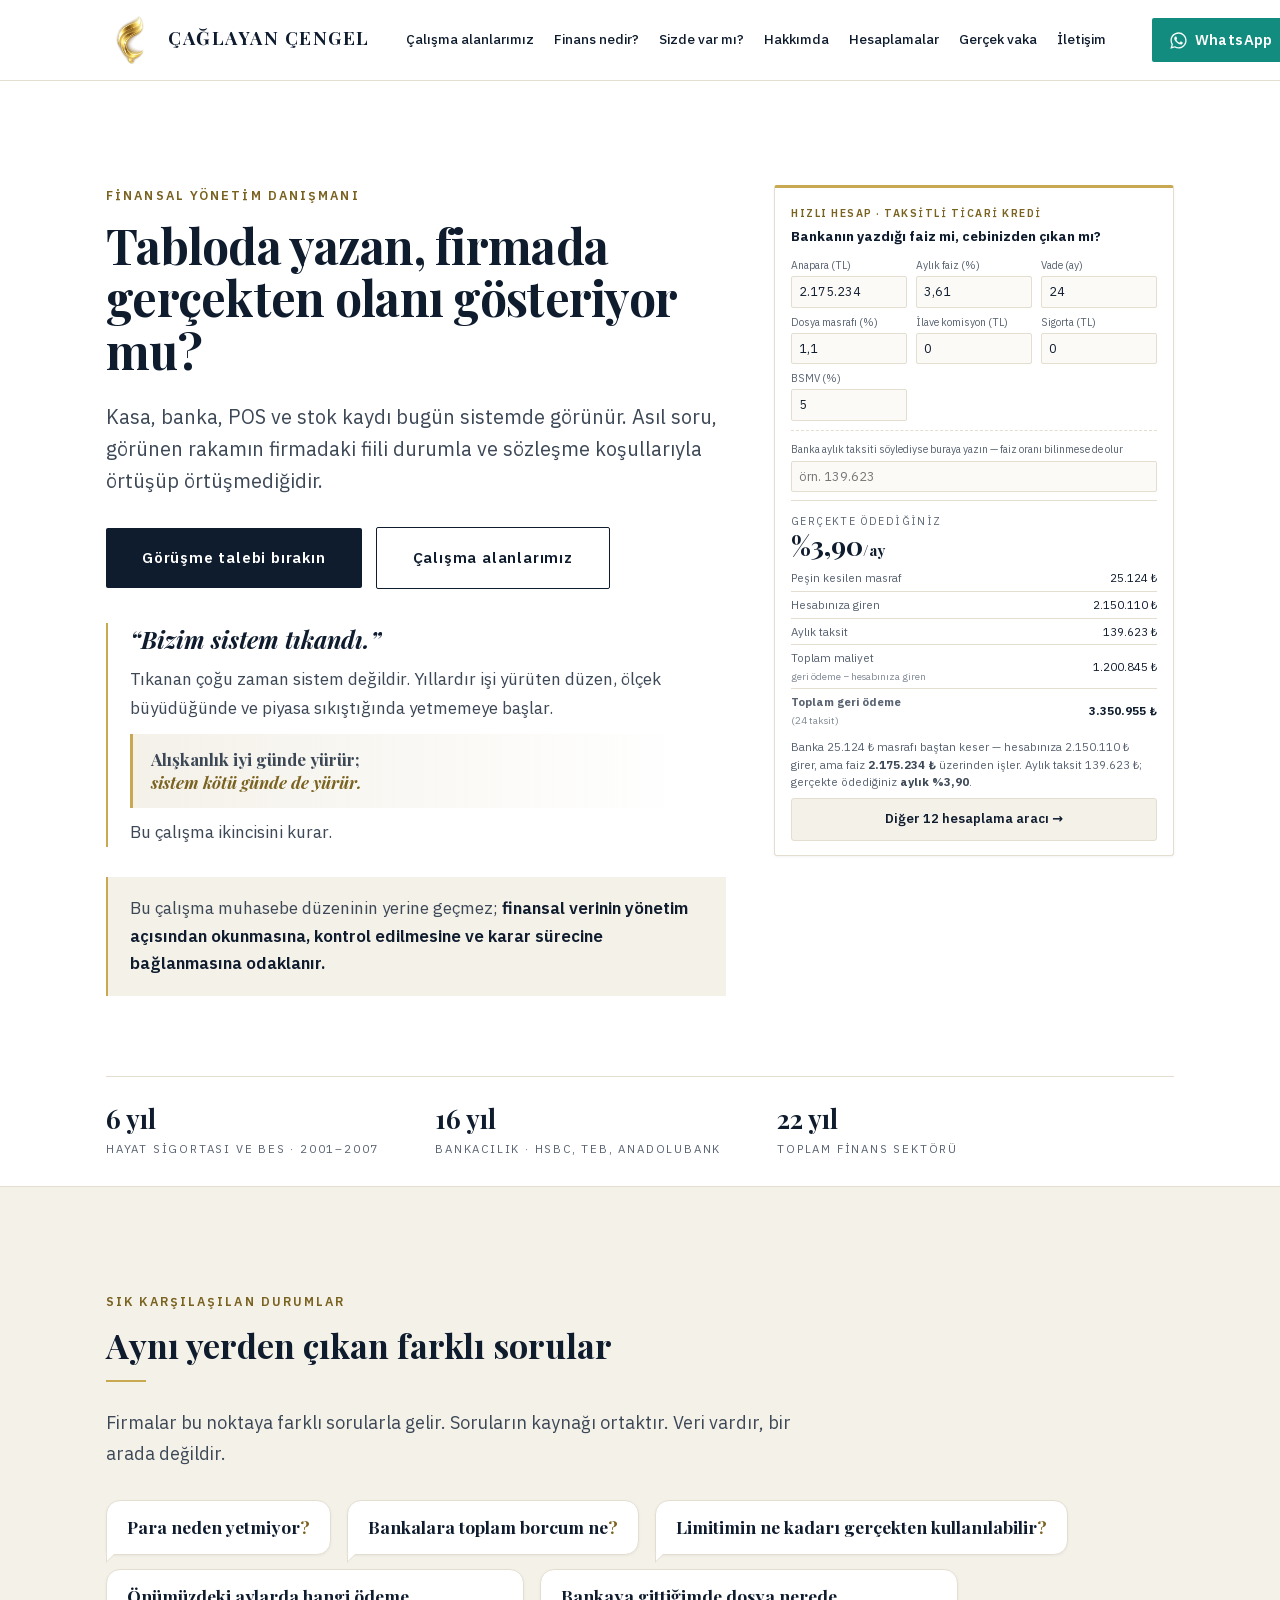
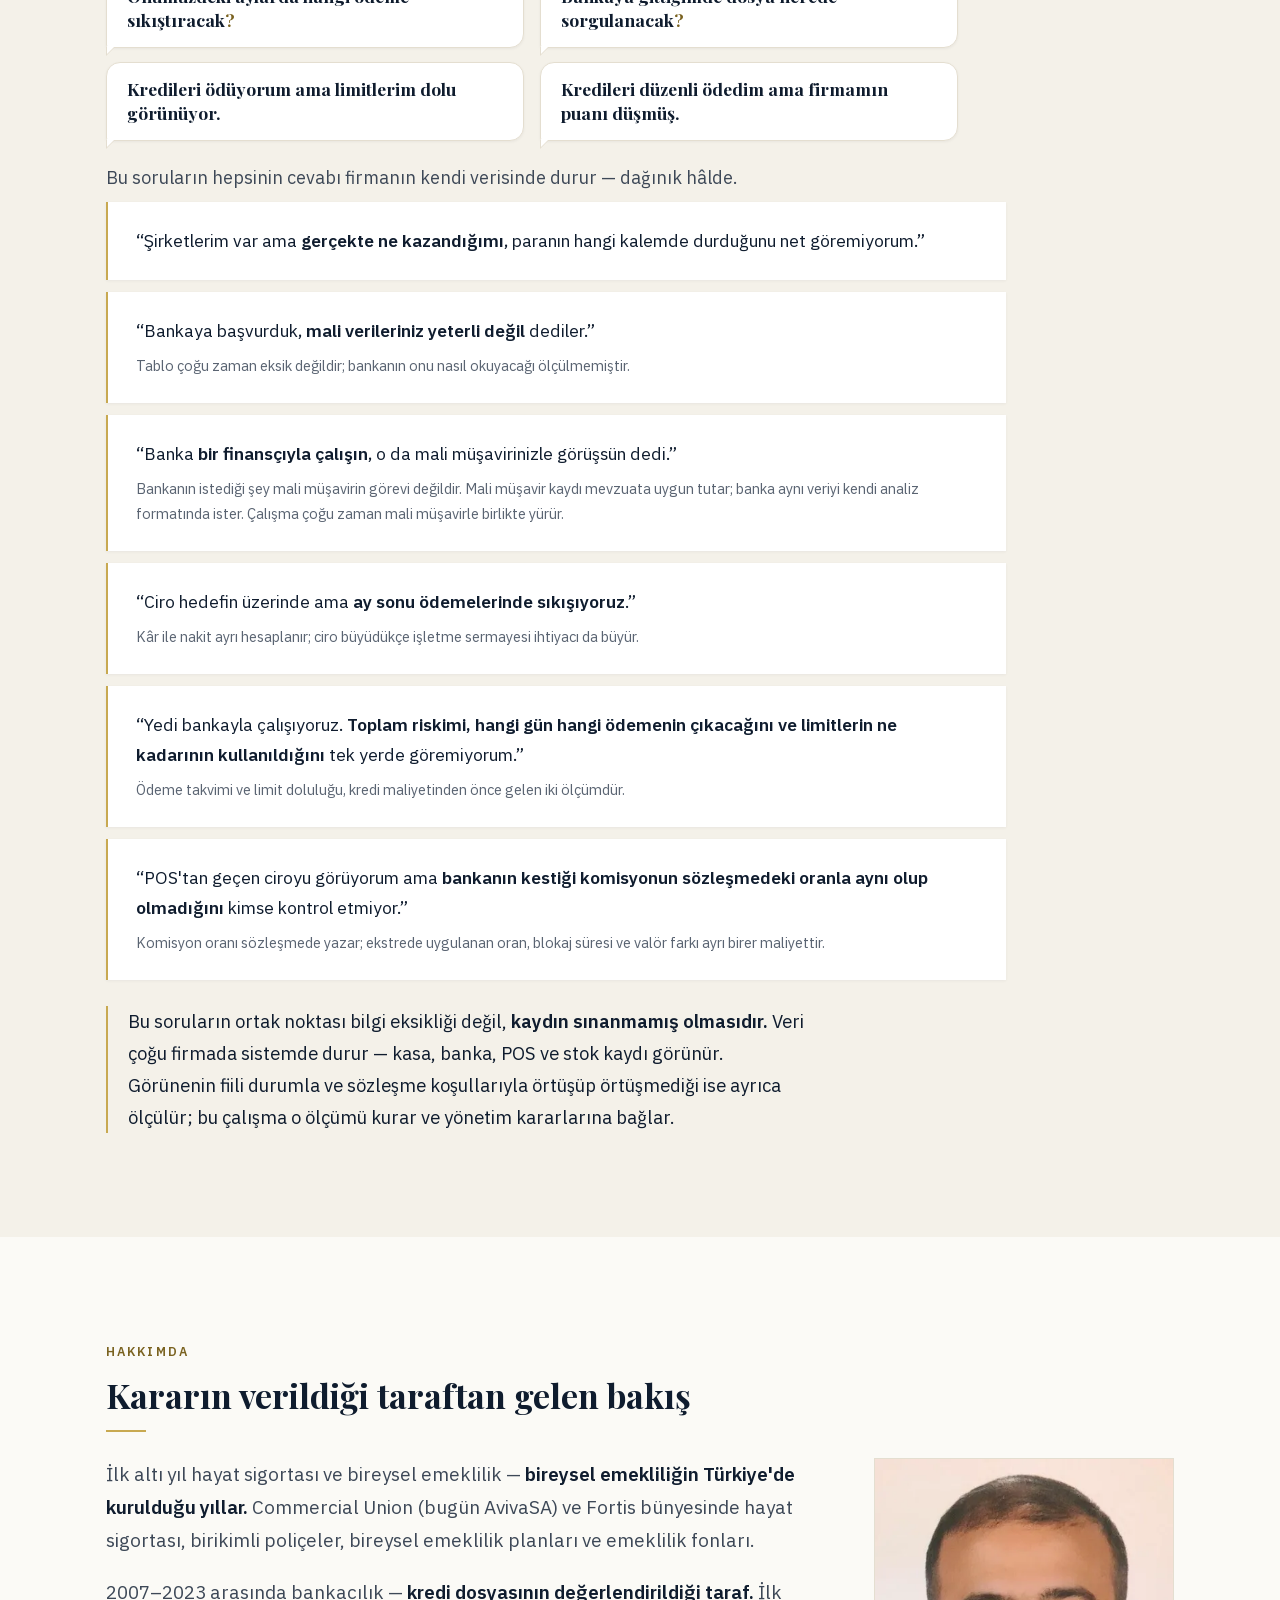
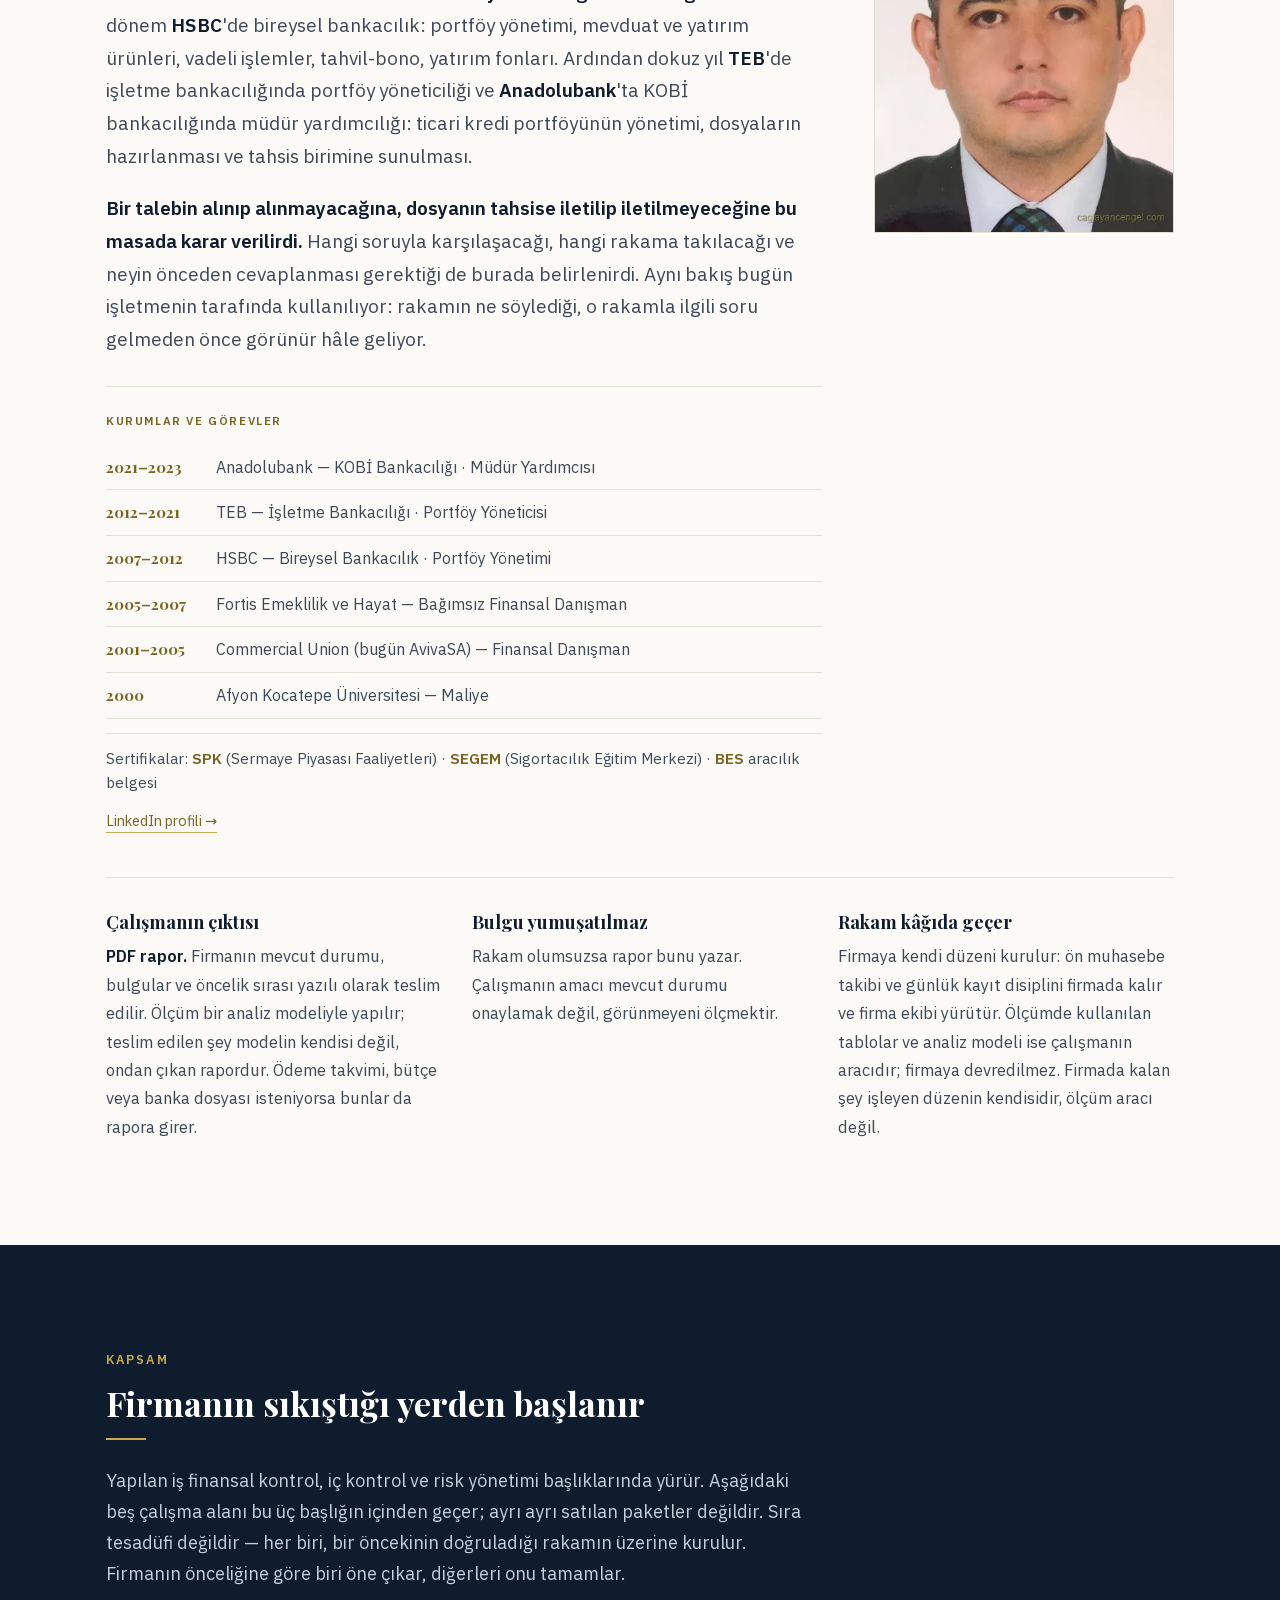
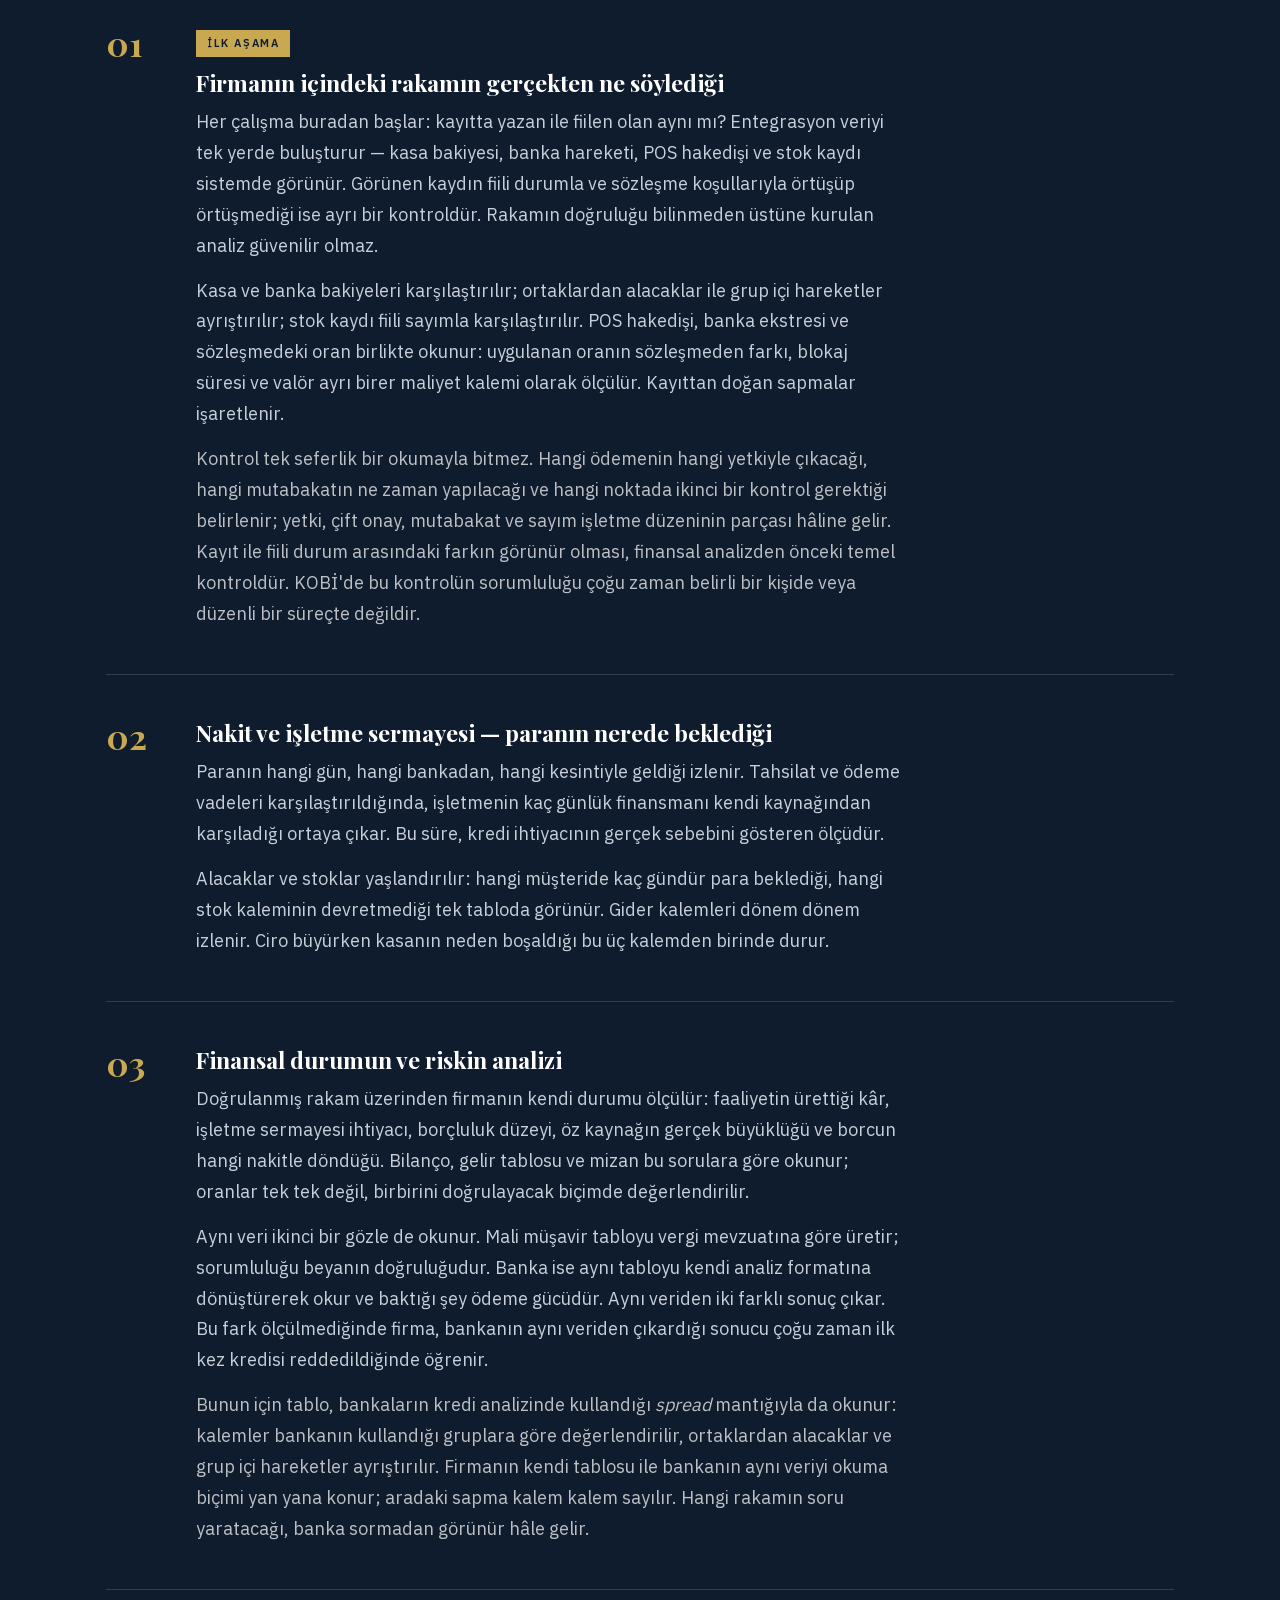
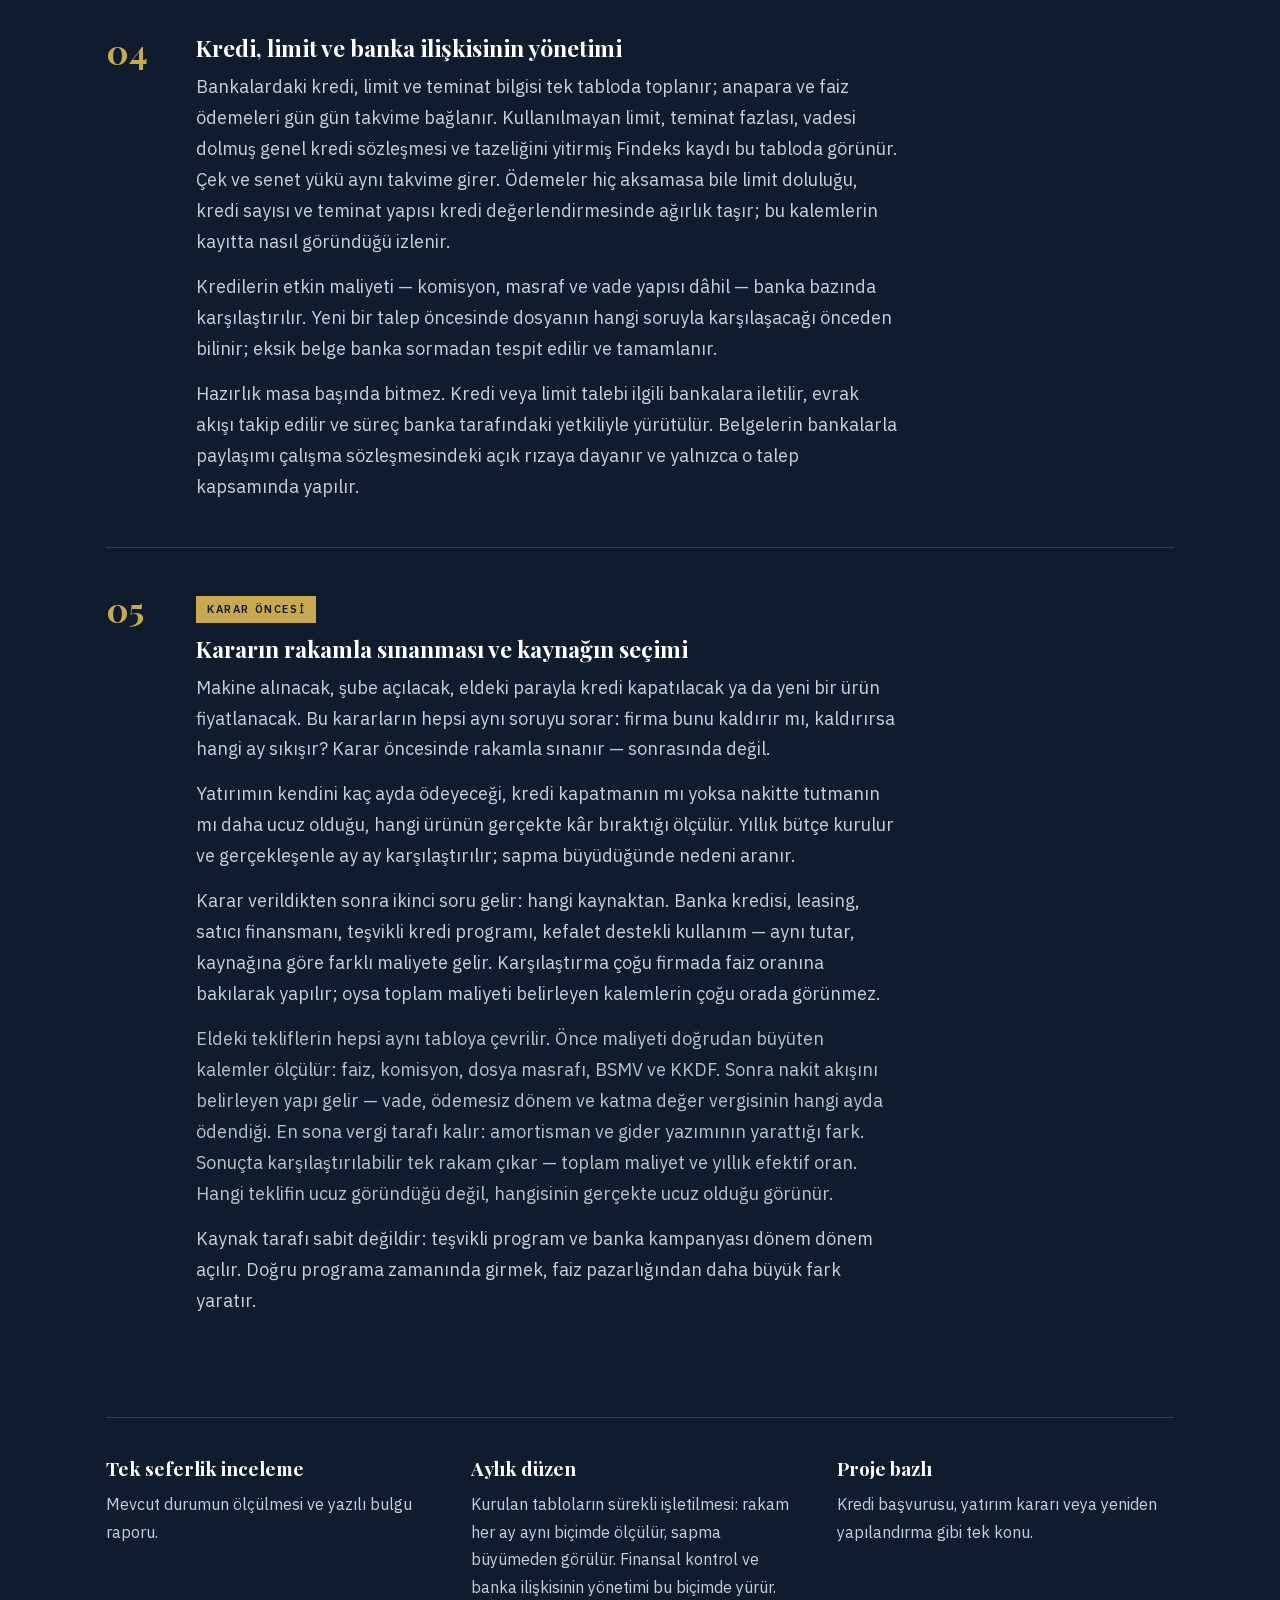
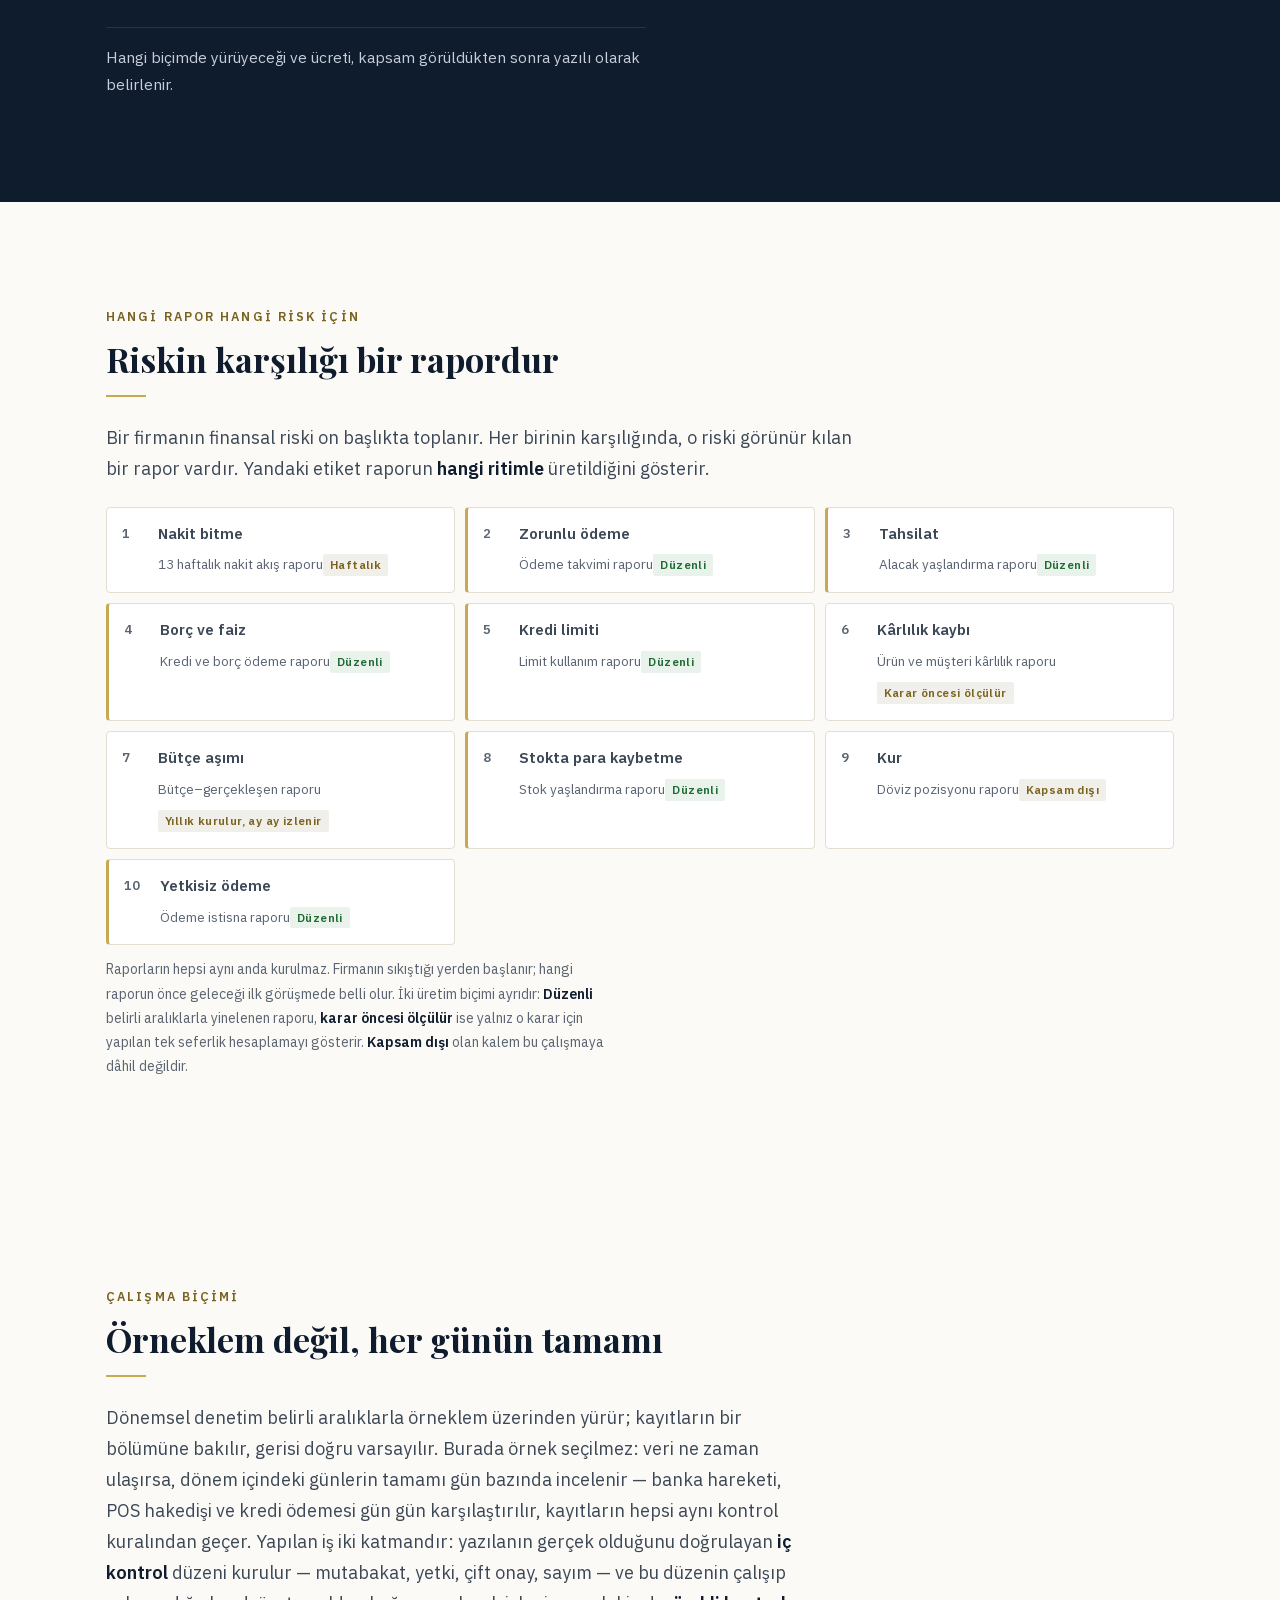
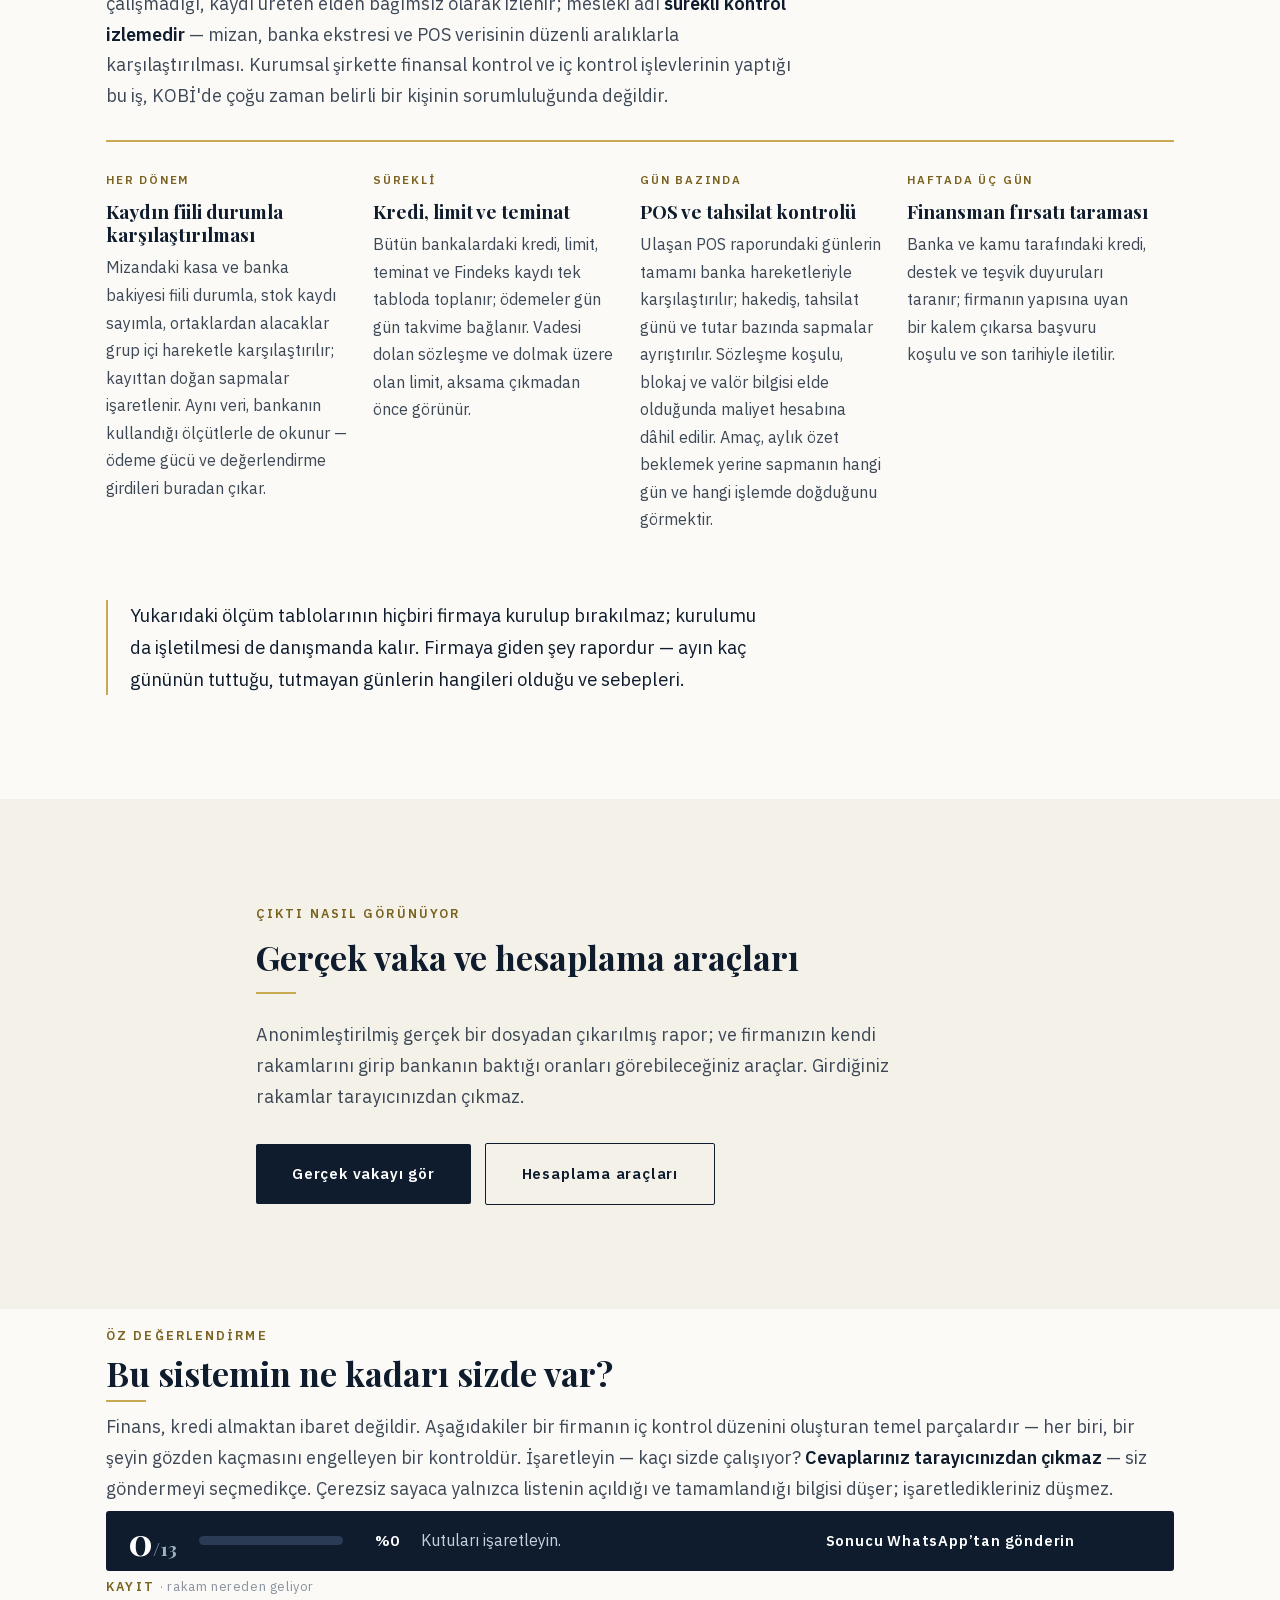
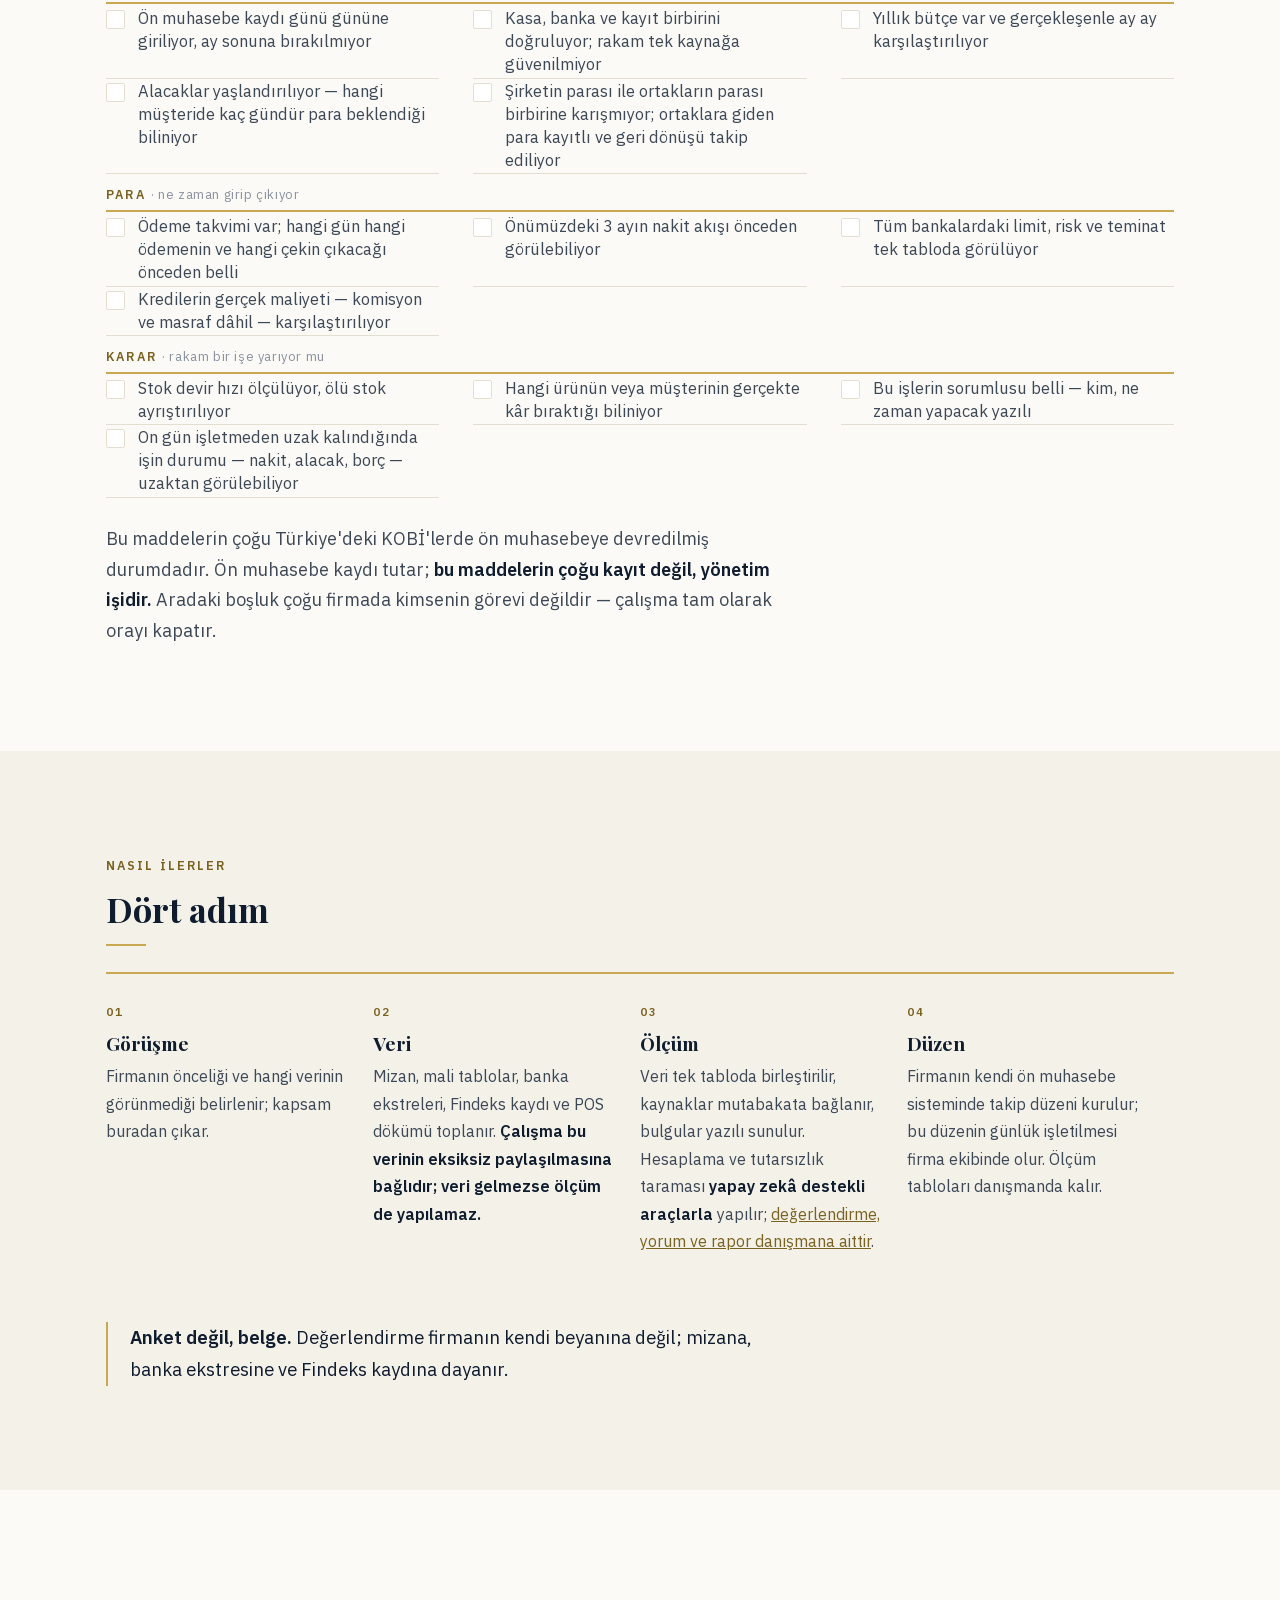
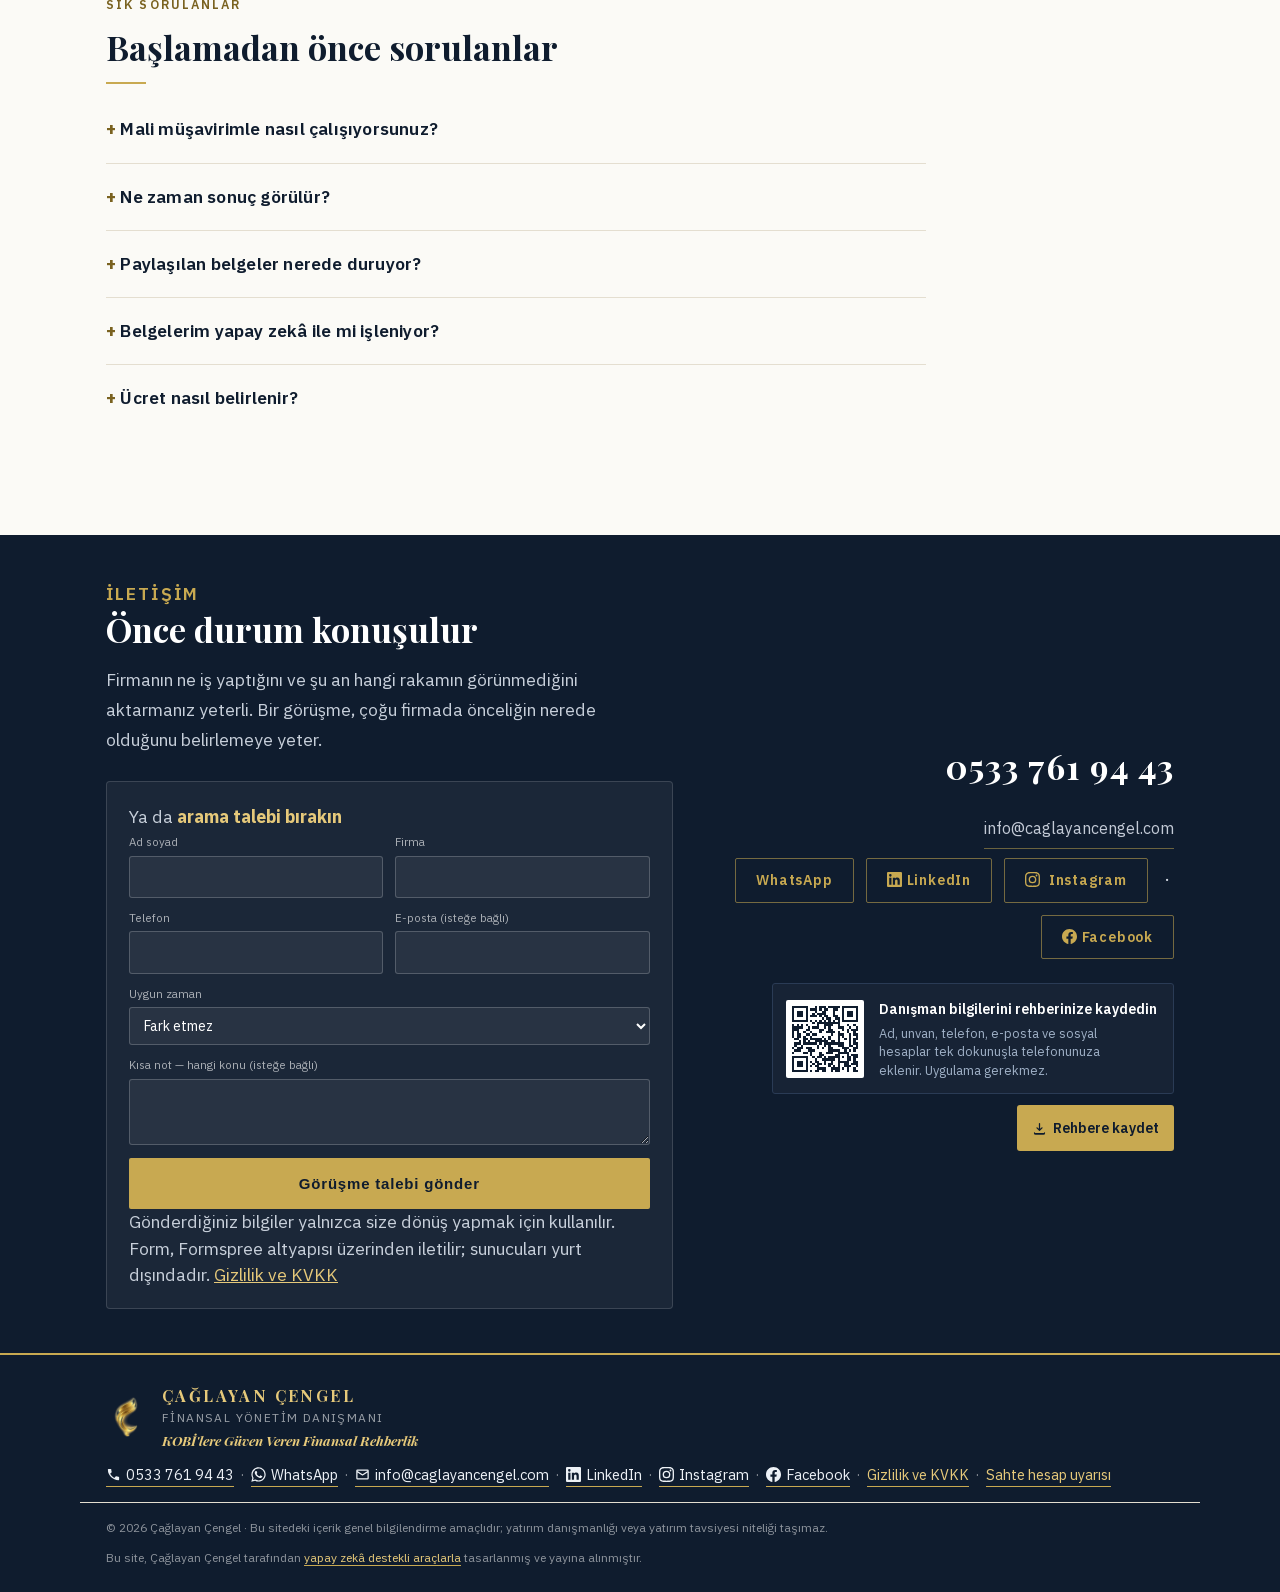
==== commit 8595731d: "onizleme: hero kisaltma, CTA yukari, mobilde deneyim seridi hesap kutusunun ustunde Co-Authored-By: " ====
--- a/index.html
+++ b/index.html
@@ -578,7 +578,14 @@
   background:#128C7E;color:#fff;border:0;border-radius:3px;font-family:'IBM Plex Sans',sans-serif;
   font-size:16px;font-weight:600
 }
+/* Menu ikonlari: anlamli cizgi ikon, altin daire, baslik boyunda (04.10.2026) */
+.mpanel a.mi{display:flex;align-items:center;gap:16px;padding:12px 0}
+.mpanel .ik{flex:none;width:40px;height:40px;border-radius:50%;background:#F3EBD3;display:grid;place-items:center;color:var(--goldink)}
+.mpanel .ik svg{width:22px;height:22px;fill:none;stroke:currentColor;stroke-width:1.7;stroke-linecap:round;stroke-linejoin:round}
+.mpanel a.mi[aria-current] .ik{background:var(--goldink);color:#fff}
 body.kilit{overflow:hidden}
+/* Menu acikken ust serit panelin ustunde kalir: logo ve kapat (X) gorunur (04.10.2026) */
+body.kilit .top{z-index:100}
 @media(max-width:1023px){.hmb{display:flex}.topnav{display:none}}
 /* ---- karekod kutusu (iletisim) ---- */
 .qr-kutu{display:flex;gap:16px;align-items:center;margin-top:26px;padding-top:22px;border-top:1px solid #2A3B55}
@@ -623,6 +630,11 @@
    okutabilir. Kutu yatay duzene gecer. */
 @media(max-width:900px){
   .hero .wrap.hero-iki{grid-template-columns:1fr;gap:0}
+  /* onizleme-hero 04.10.2026: telefonda deneyim seridi hesap kutusunun ustune cikar */
+  .hero .wrap.hero-iki>.hero-sol{order:1}
+  .hero .wrap.hero-iki>.proof{order:2}
+  .hero .wrap.hero-iki>.hero-yan{order:3}
+  .hero .wrap.hero-iki>.hero-qr-mob{order:4}
   .hero-qr{margin-top:0;display:grid;
     grid-template-columns:96px minmax(0,1fr);grid-template-rows:auto auto auto;
     gap:5px 16px;align-items:start;padding:15px}
@@ -675,8 +687,8 @@
 .hero .wrap.hero-iki>.proof{grid-column:1/-1;margin-top:34px}
 @media(max-width:900px){.hero .wrap.hero-iki>.proof{margin-top:26px}}
 @media(max-width:400px){.stick a{font-size:13px;letter-spacing:0;padding:14px 2px}}
-/* ---- 360px alti: ust cubuk sikismasin (320px'de hamburger tasiyordu) ---- */
-@media(max-width:380px){
+/* ---- 480px alti: ust cubuk sikismasin (04.10.2026 olculdu: 18,5px isimle serit 466px istiyor, 390px iPhone.da hamburger tasiyordu) ---- */
+@media(max-width:480px){
   .top .wrap{gap:9px;padding-left:16px;padding-right:16px}
   .top .marka{gap:9px}
   .top img{width:38px;height:38px}
@@ -791,6 +803,11 @@
    içine alınınca eski '.topnav' kuralı eşleşmez olmuştu — menü ekrandan
    taşıyordu (Çağlayan, 02.09.2026). */
 @media(max-width:1023px){.menu-kutu{display:none!important}}
+/* 1024-1279 px (kucuk dizustu): tam menu kalir, sigsin diye yazi sikilasir ve WhatsApp dugmesi simgeye iner (Caglayan 23.09.2026 — hamburger istenmedi). */
+@media(min-width:1024px) and (max-width:1279px){.menu-kutu{gap:0}
+  .menu-kutu>a,.topnav>a,.menu-kutu .mgrup>a{font-size:12.5px;padding:6px 4px 4px}
+  .wa-top span{display:none}.wa-top{padding:10px 12px}
+  .menu-kutu .mgrup:last-child .altm{left:auto;right:0;transform:none!important}}
 .ucret-l{margin:10px 0 12px;padding-left:20px}
 .ucret-l li{margin:5px 0;line-height:1.6}
 /* Görüşme formu (02.09.2026) — WhatsApp kullanmayan, "beni arayın" diyen
@@ -848,9 +865,9 @@
 .js-anim .hero .kicker{animation-delay:.05s}
 .js-anim .hero .h1{animation-delay:.13s}
 .js-anim .hero .sub{animation-delay:.23s}
-.js-anim .hero .pull{animation-delay:.33s}
-.js-anim .hero .ayrim{animation-delay:.43s}
-.js-anim .hero .cta{animation-delay:.51s}
+.js-anim .hero .pull{animation-delay:.41s}
+.js-anim .hero .ayrim{animation-delay:.49s}
+.js-anim .hero .cta{animation-delay:.31s}
 .js-anim .hero .proof{animation-delay:.59s}
 @keyframes acilis{to{opacity:1;transform:none}}
 
@@ -912,7 +929,7 @@
 </div>
 
 <!-- ================= HERO ================= -->
-<div class="mpanel" id="mpanel"><a href="/#ne-yaparim">Çalışma alanlarımız</a><a href="finans-nedir.html">Finans nedir?</a><a href="/#olcut">Sizde var mı?</a><a href="/#kimim">Hakkımda</a><a href="hesaplamalar.html#a4">Hesaplamalar</a><a href="ornek-rapor.html">Gerçek vaka</a><a href="/#iletisim">İletişim</a><div class="mp-bas">Çalışma alanlarımız</div><a class="mp-arac" href="/#k1">01 · İç kontrol ve kayıt doğruluğu</a><a class="mp-arac" href="/#k2">02 · Nakit ve işletme sermayesi</a><a class="mp-arac" href="/#k3">03 · Finansal durum ve risk</a><a class="mp-arac" href="/#k4">04 · Kredi, limit ve banka</a><a class="mp-arac" href="/#k5">05 · Karar ve kaynak seçimi</a><div class="mp-bas">Hesaplama araçları</div><a class="mp-arac" href="hesaplamalar.html#a4">Taksitli ticari kredi</a><a class="mp-arac" href="hesaplamalar.html#a5">Rotatif (BCH)</a><a class="mp-arac" href="hesaplamalar.html#a6">Spot kredi</a><a class="mp-arac" href="hesaplamalar.html#a7">Çek/senet iskonto</a><a class="mp-arac" href="hesaplamalar.html#a11">Ticari KMH</a><a class="mp-arac" href="hesaplamalar.html#a9">Faktoring</a><a class="mp-arac" href="hesaplamalar.html#a10">Eline geçen ne kadar</a><a class="mp-arac" href="hesaplamalar.html#a8">POS komisyonu</a><a class="mp-arac" href="hesaplamalar.html#a12">Leasing / kredi</a><a class="mp-arac" href="hesaplamalar.html#a13">Kredi kapasitesi</a><a class="mp-arac" href="hesaplamalar.html#a1">Bilanço teşhisi</a><a class="mp-arac" href="hesaplamalar.html#a2">Borç servisi · DSCR</a><a class="mp-arac" href="hesaplamalar.html#a3">Nakit döngüsü</a><a class="mp-wa" href="https://wa.me/905337619443" target="_blank" rel="noopener">WhatsApp ile yazın</a></div>
+<div class="mpanel" id="mpanel"><a class="mi" href="/"><span class="ik" aria-hidden="true"><svg viewBox="0 0 24 24"><path d="M3.5 10.5 12 3.5l8.5 7"/><path d="M5.5 9v11h4.5v-6h4v6h4.5V9"/></svg></span>Ana sayfa</a><a class="mi" href="/#ne-yaparim"><span class="ik" aria-hidden="true"><svg viewBox="0 0 24 24"><rect x="3.5" y="3.5" width="7" height="7" rx="1.2"/><rect x="13.5" y="3.5" width="7" height="7" rx="1.2"/><rect x="3.5" y="13.5" width="7" height="7" rx="1.2"/><rect x="13.5" y="13.5" width="7" height="7" rx="1.2"/></svg></span>Çalışma alanlarımız</a><a class="mi" href="finans-nedir.html"><span class="ik" aria-hidden="true"><svg viewBox="0 0 24 24"><circle cx="12" cy="12" r="9"/><path d="M9.4 9.3a2.7 2.7 0 0 1 5.2 1c0 1.9-2.6 2.2-2.6 4"/><circle cx="12" cy="17.3" r=".9" fill="currentColor" stroke="none"/></svg></span>Finans nedir?</a><a class="mi" href="/#olcut"><span class="ik" aria-hidden="true"><svg viewBox="0 0 24 24"><rect x="5" y="4.5" width="14" height="16.5" rx="1.8"/><path d="M9 4.5V3h6v1.5"/><path d="m8.5 11.5 1.8 1.8 3.4-3.6"/><path d="M8.5 17h7"/></svg></span>Sizde var mı?</a><a class="mi" href="/#kimim"><span class="ik" aria-hidden="true"><svg viewBox="0 0 24 24"><circle cx="12" cy="8" r="3.8"/><path d="M4.5 20.5c1.2-3.8 4-5.6 7.5-5.6s6.3 1.8 7.5 5.6"/></svg></span>Hakkımda</a><a class="mi" href="hesaplamalar.html#a4"><span class="ik" aria-hidden="true"><svg viewBox="0 0 24 24"><rect x="5" y="2.5" width="14" height="19" rx="2"/><rect x="8" y="5.5" width="8" height="3.6" rx=".6"/><circle cx="8.8" cy="13" r=".9" fill="currentColor" stroke="none"/><circle cx="12" cy="13" r=".9" fill="currentColor" stroke="none"/><circle cx="15.2" cy="13" r=".9" fill="currentColor" stroke="none"/><circle cx="8.8" cy="17" r=".9" fill="currentColor" stroke="none"/><circle cx="12" cy="17" r=".9" fill="currentColor" stroke="none"/><circle cx="15.2" cy="17" r=".9" fill="currentColor" stroke="none"/></svg></span>Hesaplamalar</a><a class="mi" href="ornek-rapor.html"><span class="ik" aria-hidden="true"><svg viewBox="0 0 24 24"><path d="M14 3H6.6A1.6 1.6 0 0 0 5 4.6v14.8A1.6 1.6 0 0 0 6.6 21h10.8a1.6 1.6 0 0 0 1.6-1.6V8z"/><path d="M14 3v5h5"/><path d="M9 17.5v-3M12 17.5v-6M15 17.5v-4"/></svg></span>Gerçek vaka</a><a class="mi" href="/#iletisim"><span class="ik" aria-hidden="true"><svg viewBox="0 0 24 24"><path d="M6.2 3.5h3l1.6 4.2-2.1 1.4a11.5 11.5 0 0 0 6.2 6.2l1.4-2.1 4.2 1.6v3a1.7 1.7 0 0 1-1.8 1.7A16 16 0 0 1 4.5 5.3a1.7 1.7 0 0 1 1.7-1.8z"/></svg></span>İletişim</a><a class="mp-wa" href="https://wa.me/905337619443" target="_blank" rel="noopener">WhatsApp ile yazın</a></div>
 
 <header class="hero">
   <div class="wrap hero-iki">
@@ -922,11 +939,12 @@
     <p class="sub">
       Kasa, banka, POS ve stok kaydı bugün sistemde görünür. Asıl soru, görünen rakamın
       firmadaki fiili durumla ve sözleşme koşullarıyla örtüşüp örtüşmediğidir.
-      Finansal kontrol burada başlar: rakamın doğruluğu sınanır, nakdin ve işletme
-      sermayesinin nerede sıkıştığı görülür, finansal risk ölçülür ve alınacak kararın
-      işletmeye etkisi rakamla ortaya konur. Gerektiğinde aynı veri, 16 yıllık bankacılık
-      deneyiminin getirdiği bakışla kredi ve banka ilişkileri açısından da değerlendirilir.
     </p>
+
+    <div class="cta">
+      <a class="btn btn-fill" href="#iletisim">Görüşme talebi bırakın</a>
+      <a class="btn btn-line" href="#ne-yaparim">Çalışma alanlarımız</a>
+    </div>
 
     <div class="pull">
       <q>Bizim sistem tıkandı.</q>
@@ -941,11 +959,6 @@
       açısından okunmasına, kontrol edilmesine ve karar sürecine bağlanmasına
       odaklanır.</strong>
     </p>
-
-    <div class="cta">
-      <a class="btn btn-fill" href="#iletisim">Görüşme talebi bırakın</a>
-      <a class="btn btn-line" href="#ne-yaparim">Çalışma alanlarımız</a>
-    </div>
 
    </div>
 
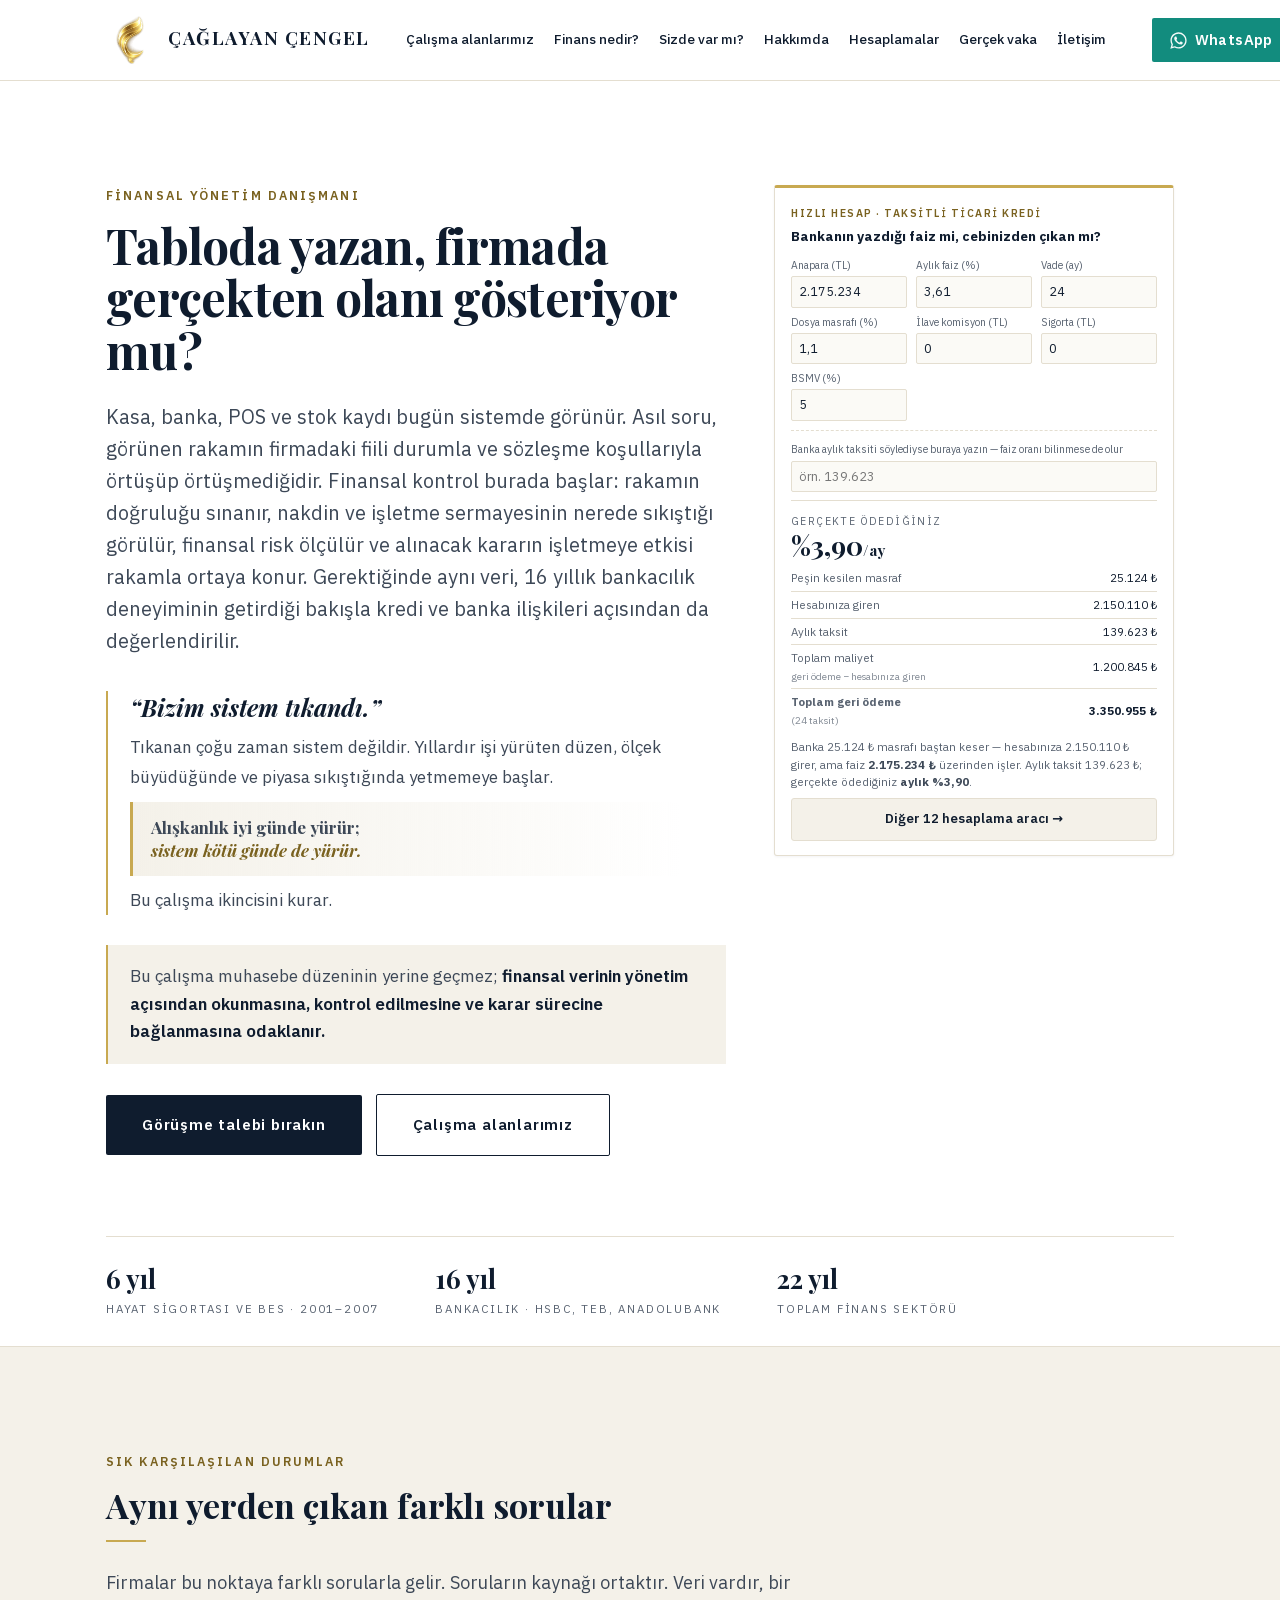
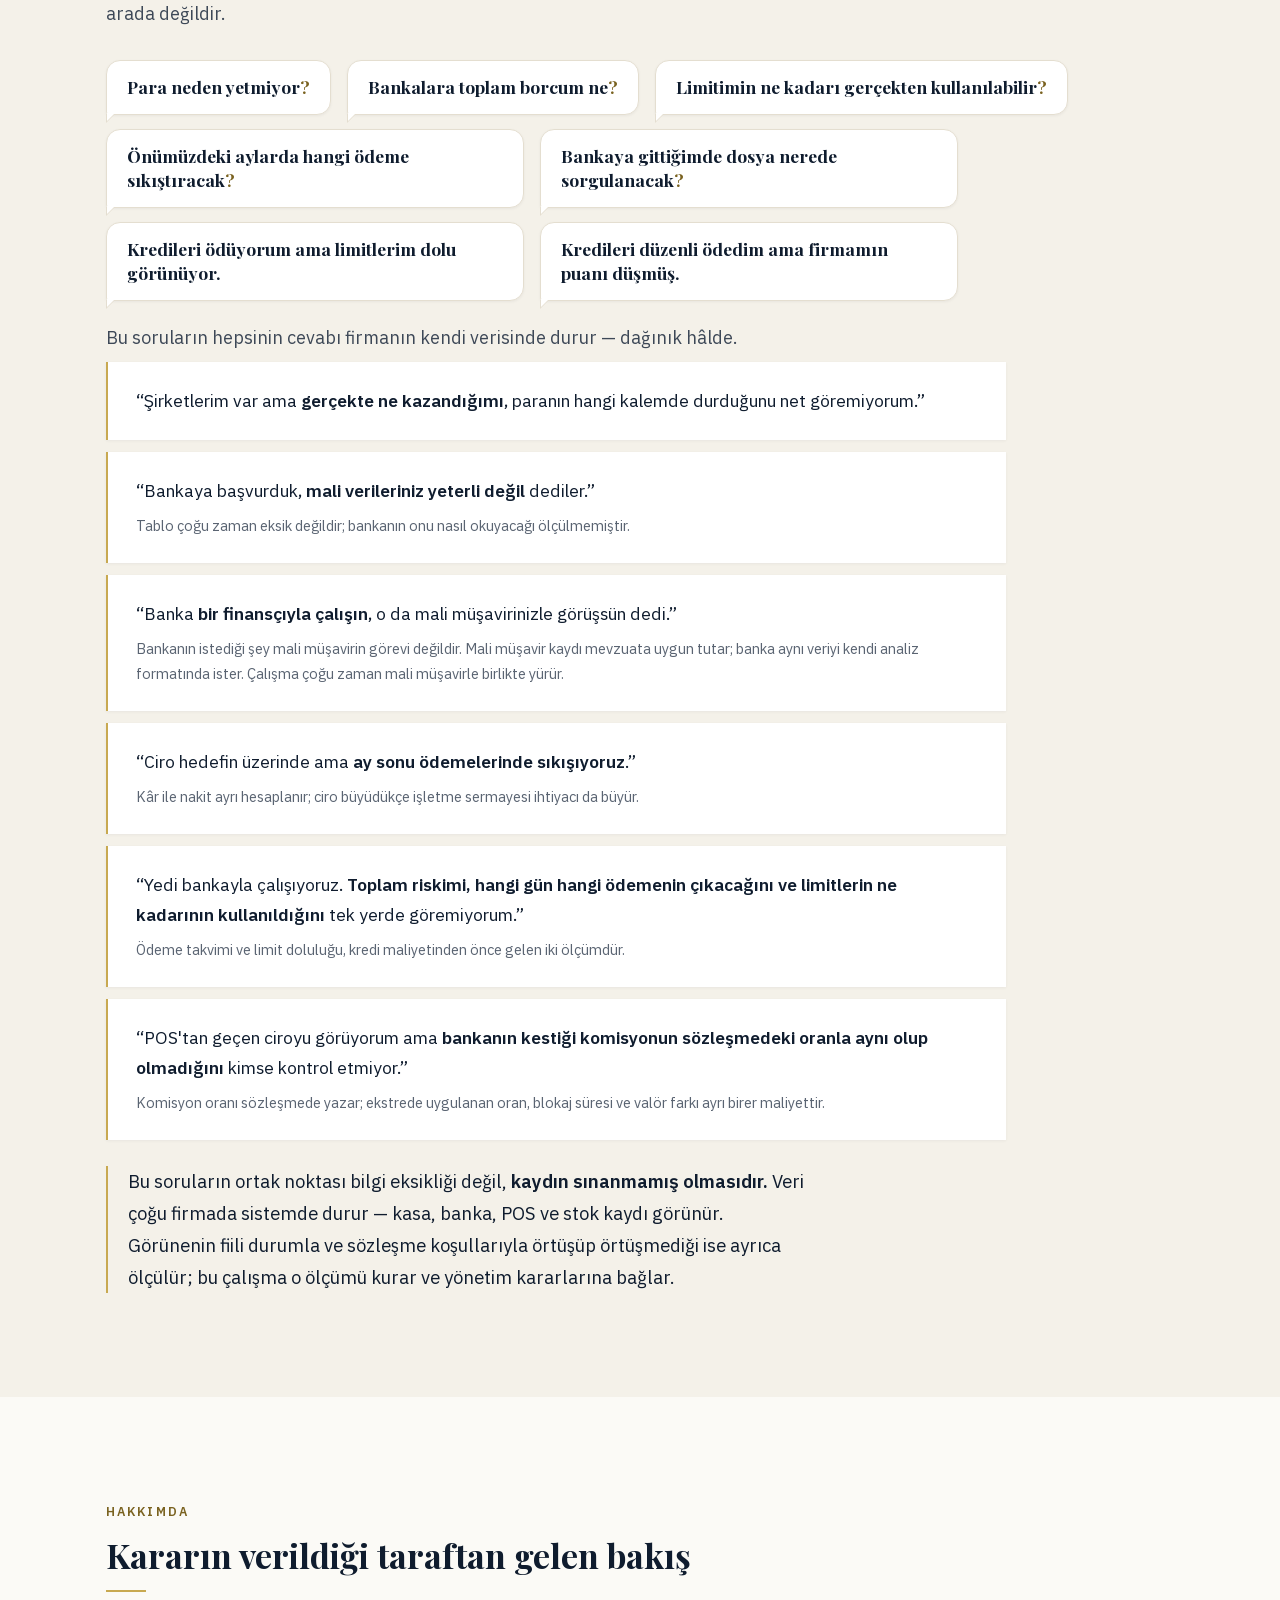
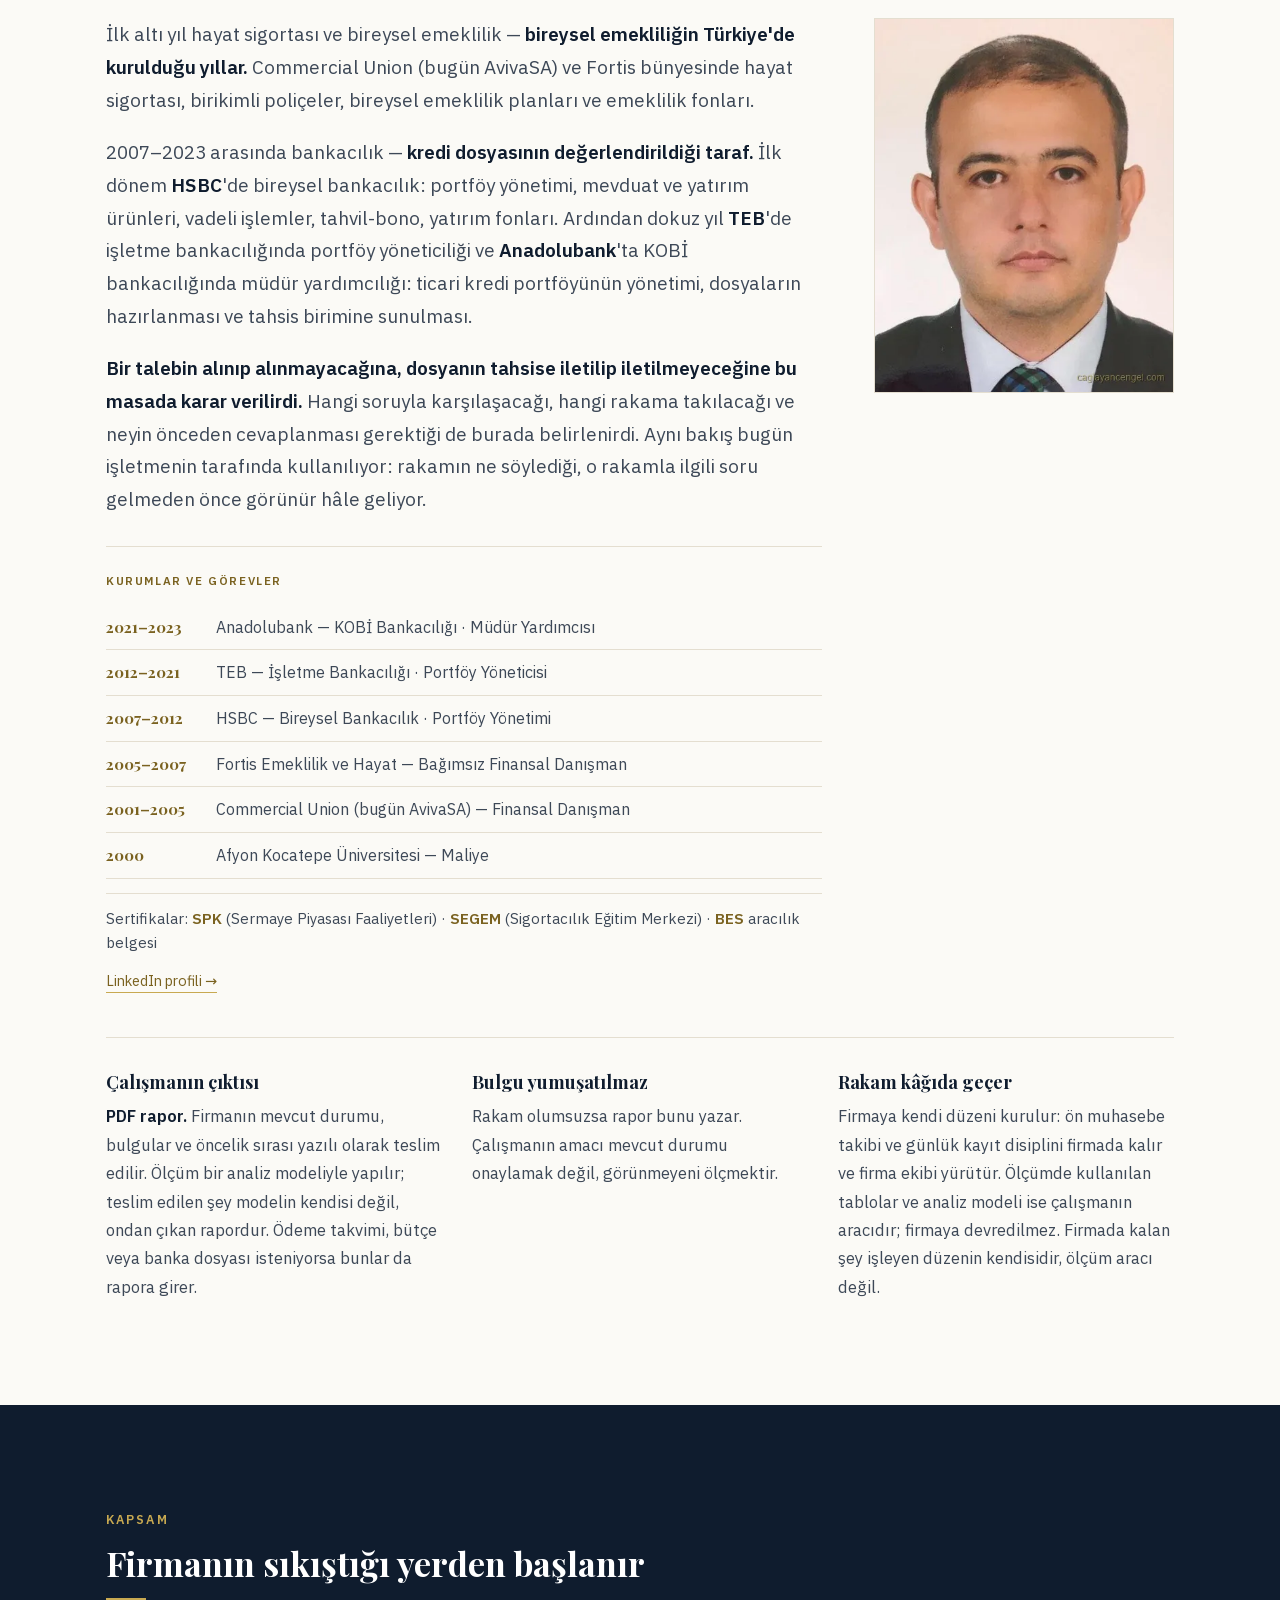
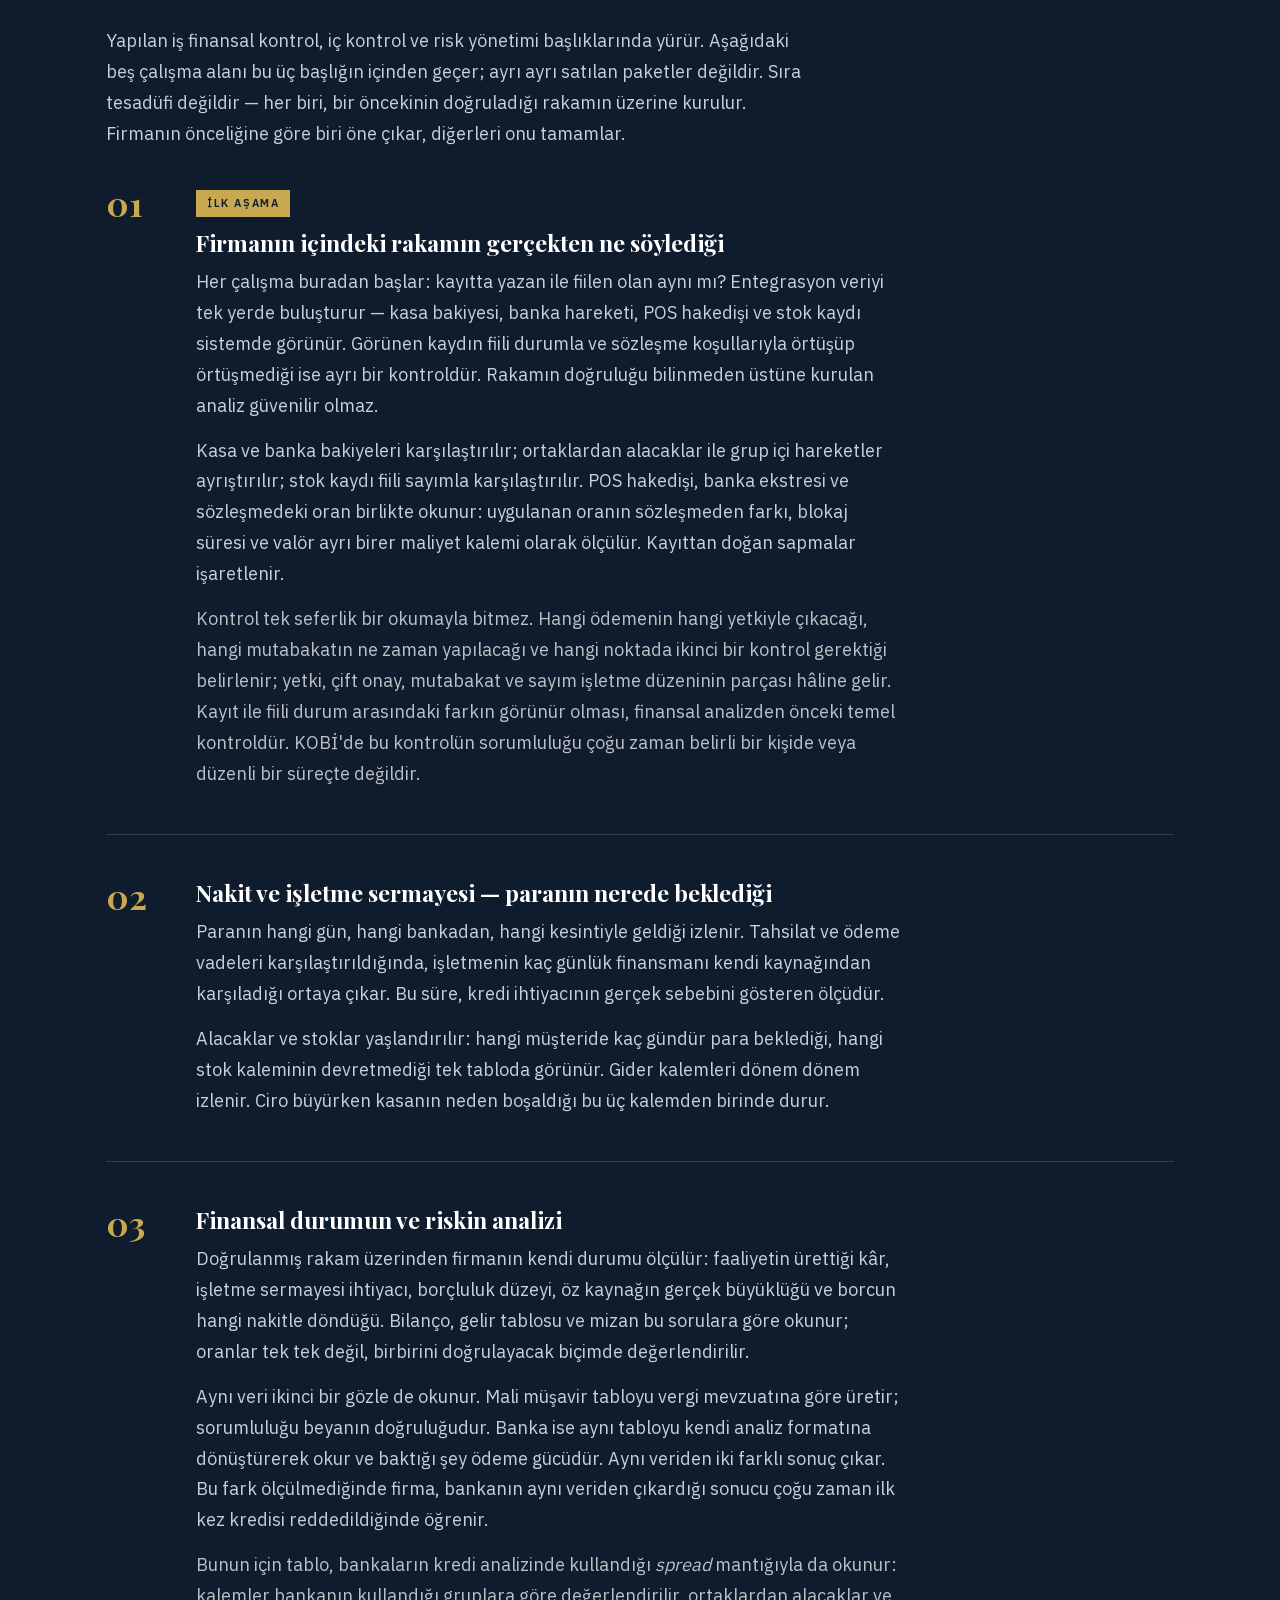
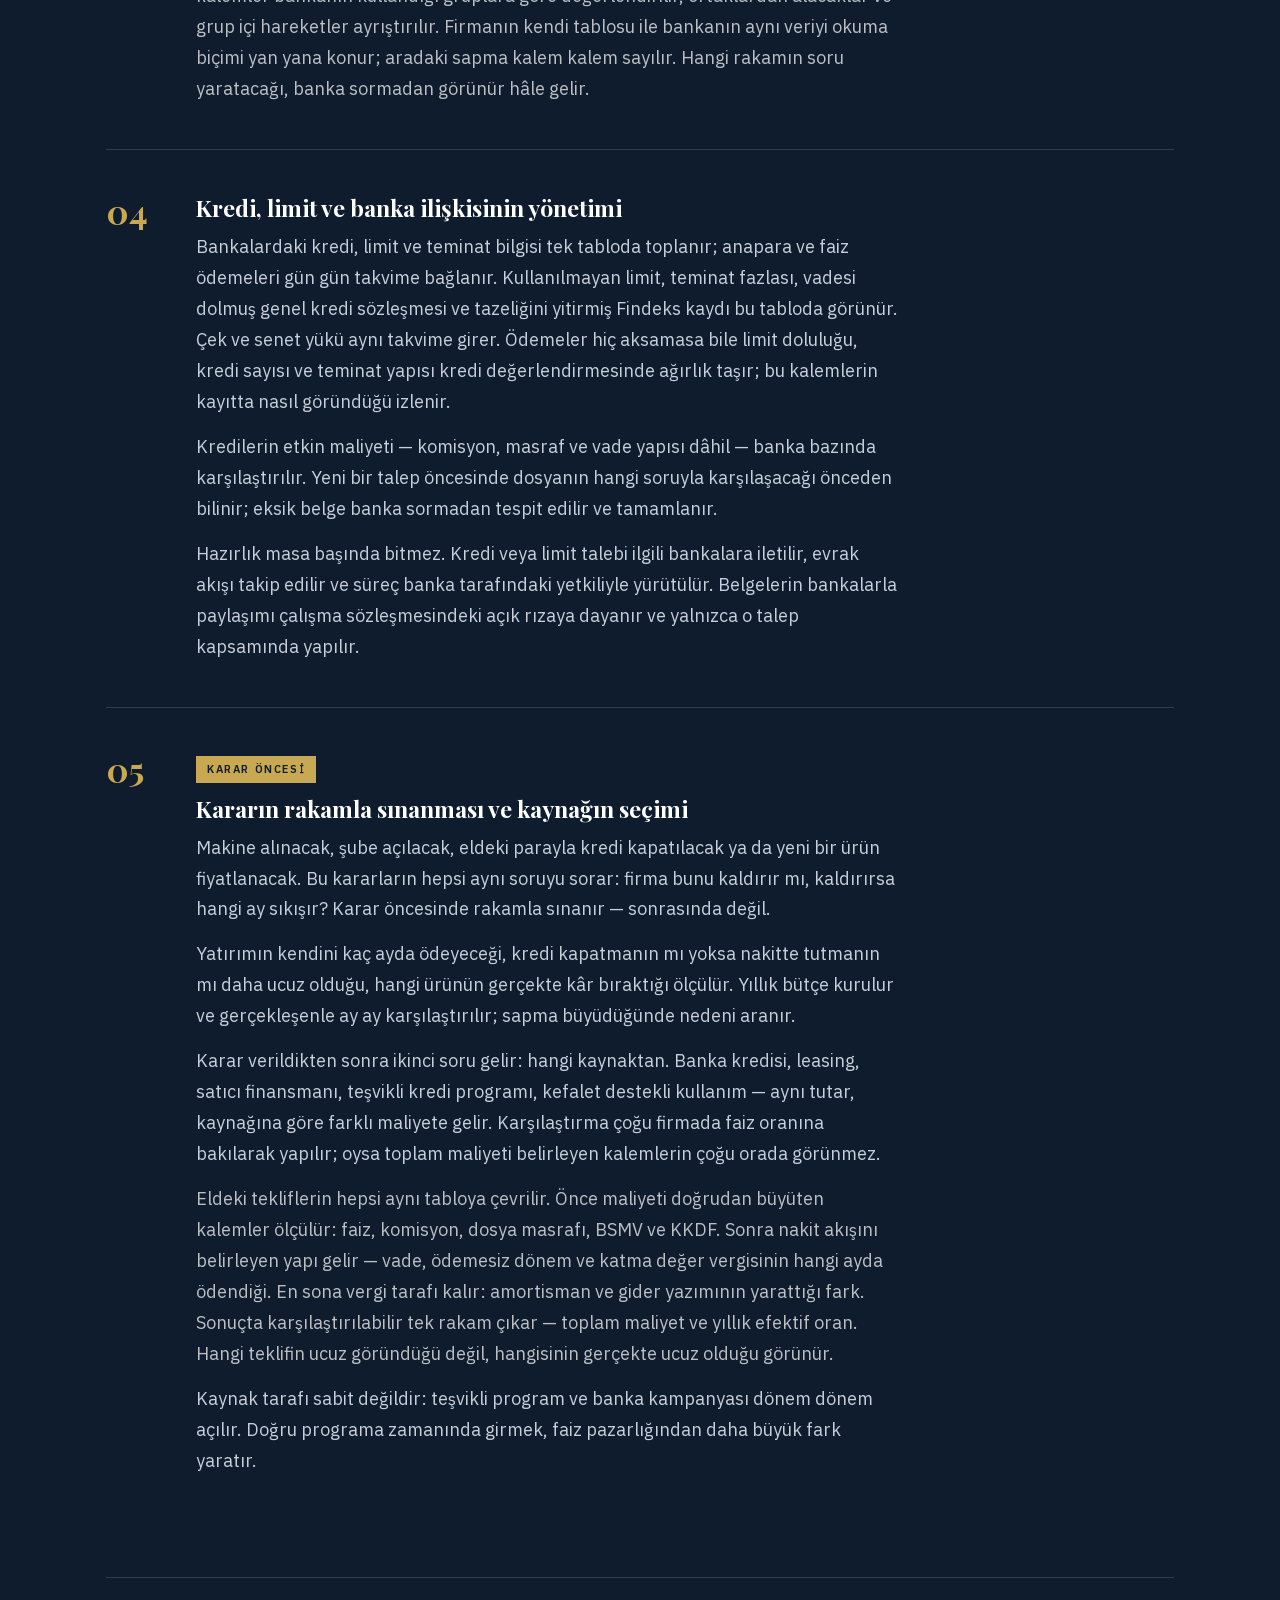
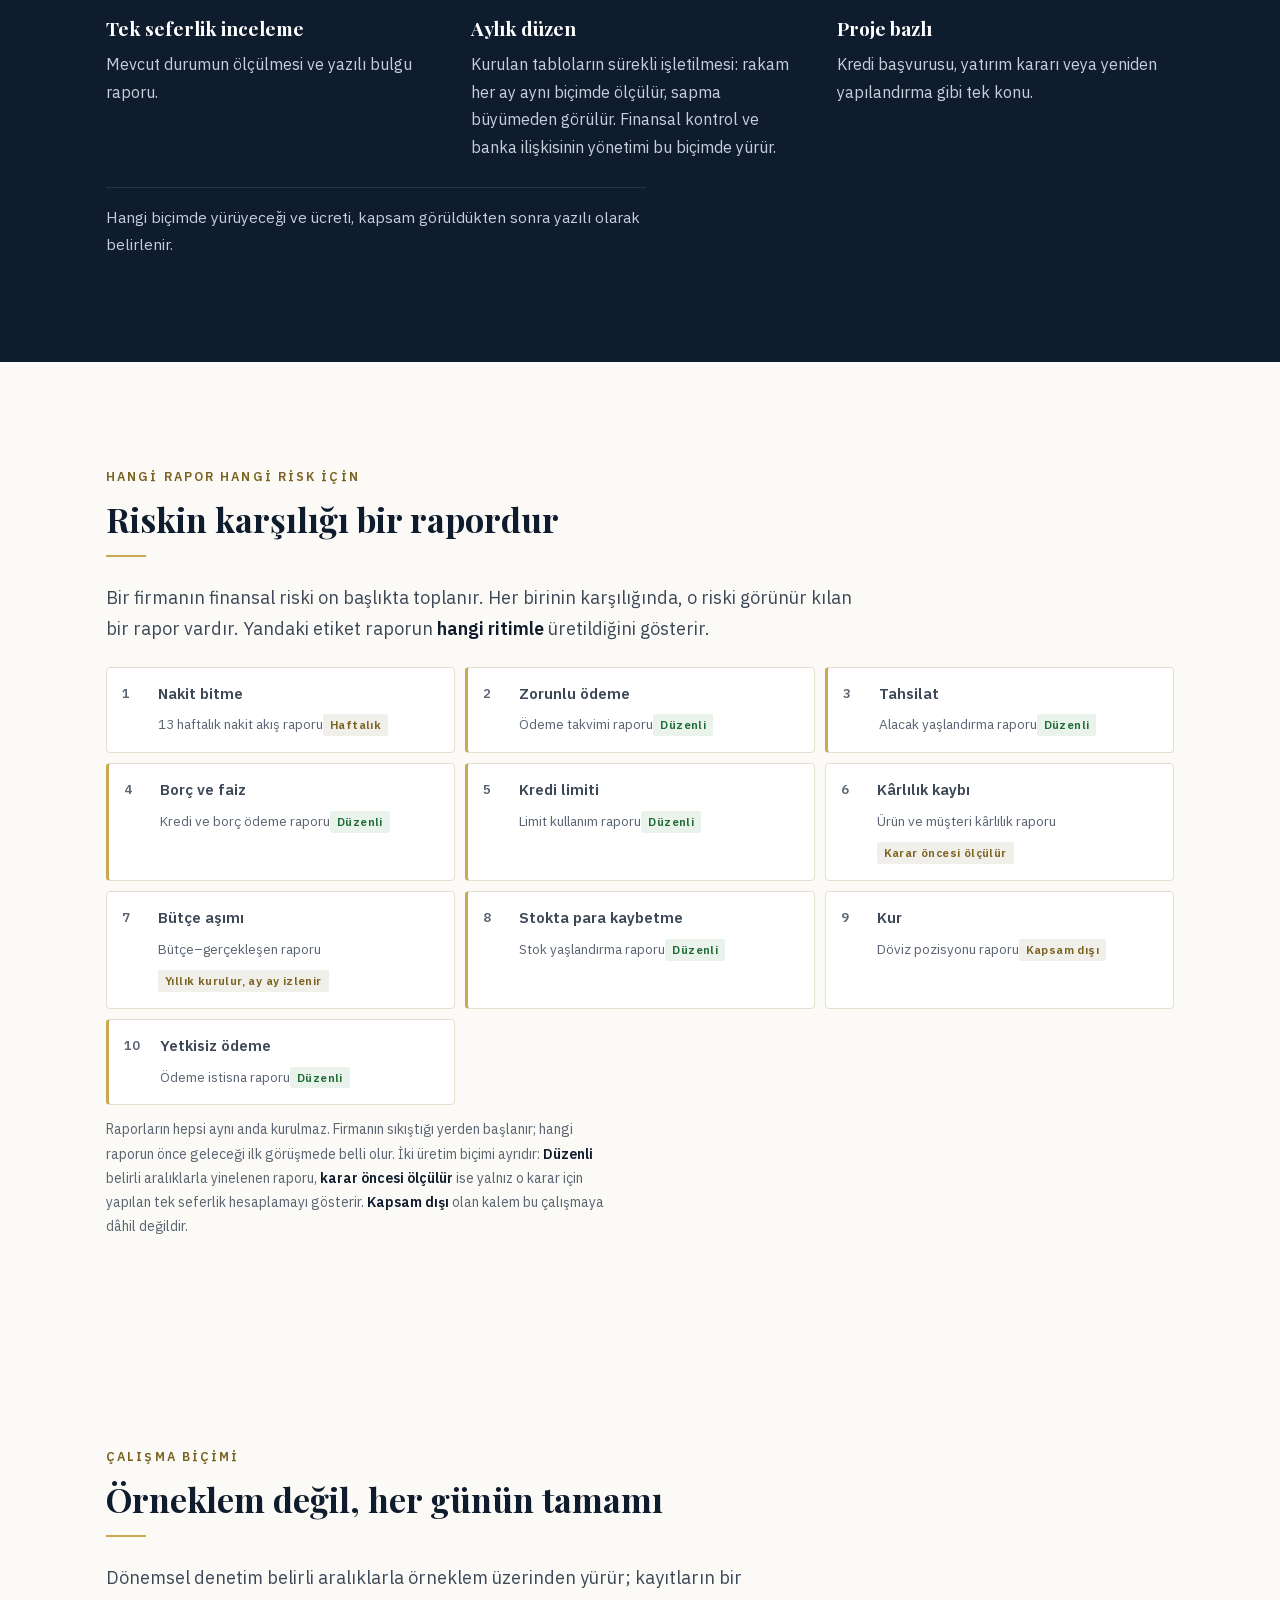
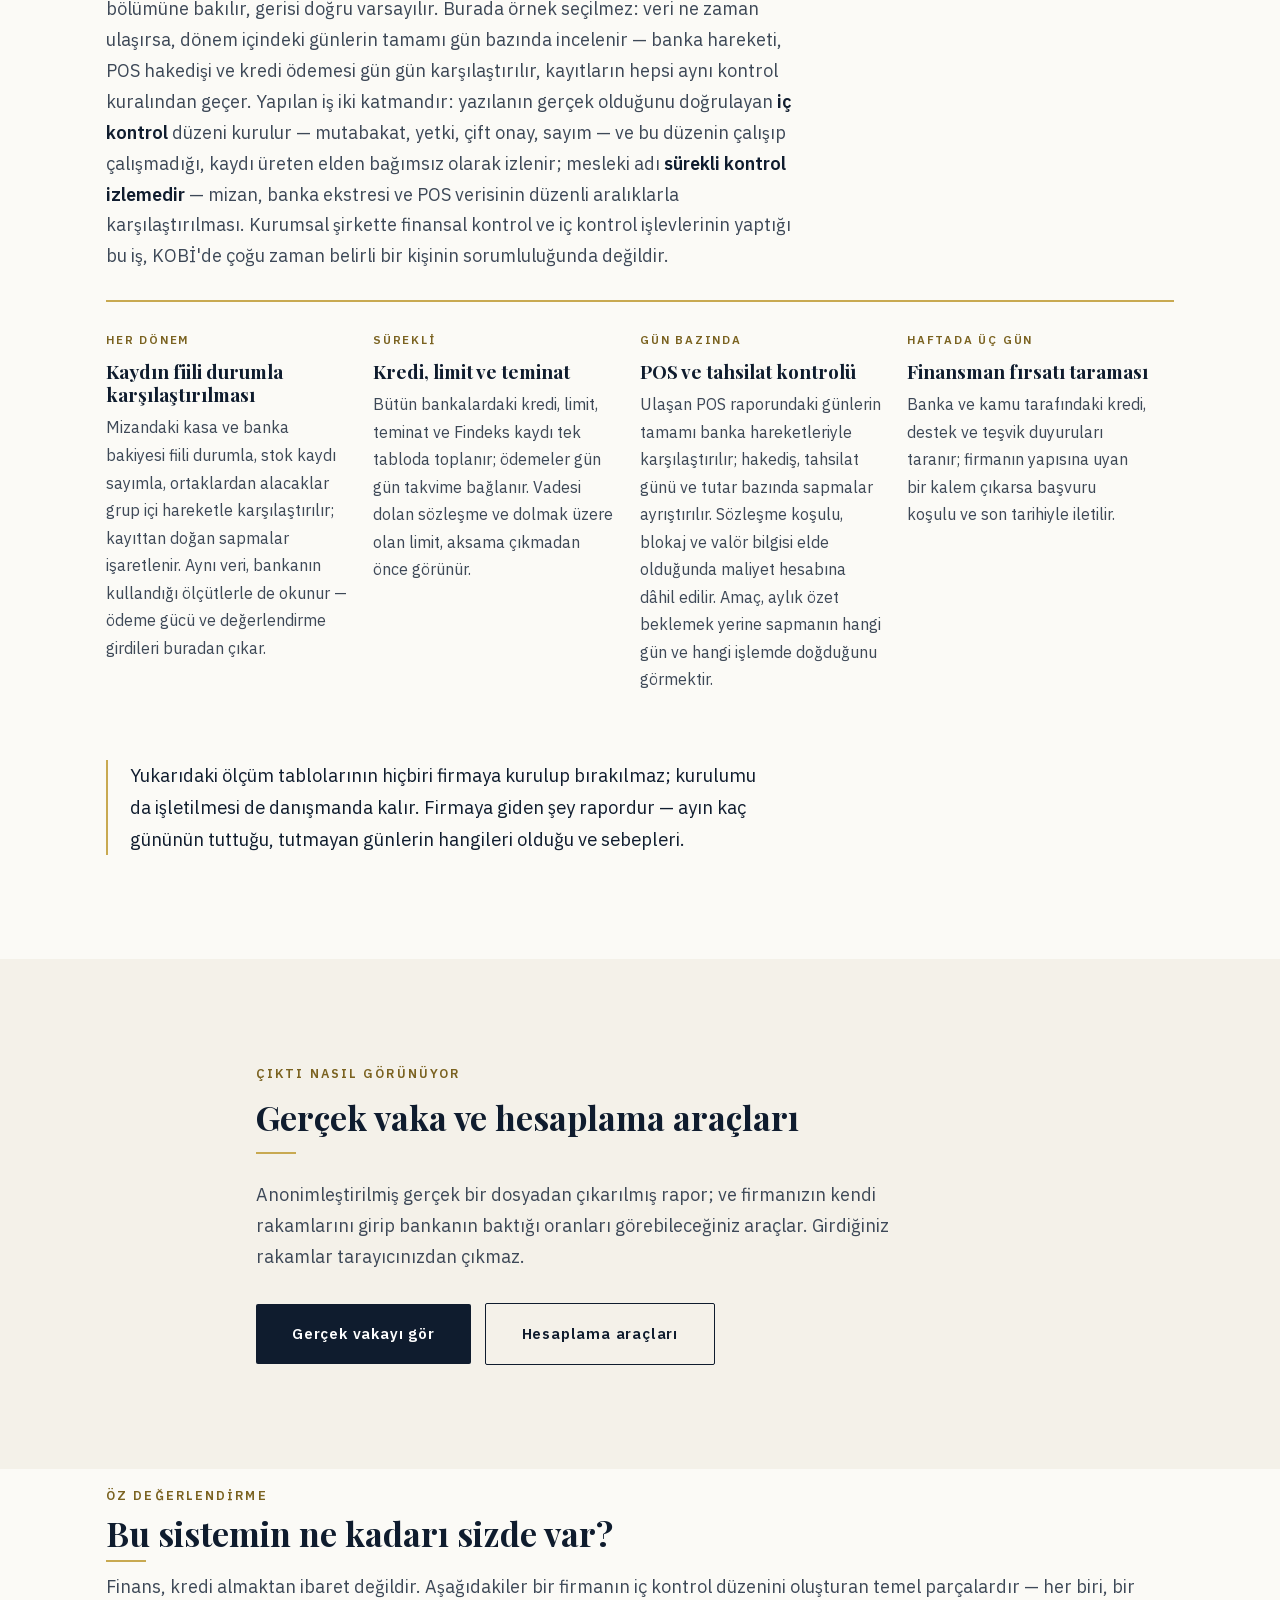
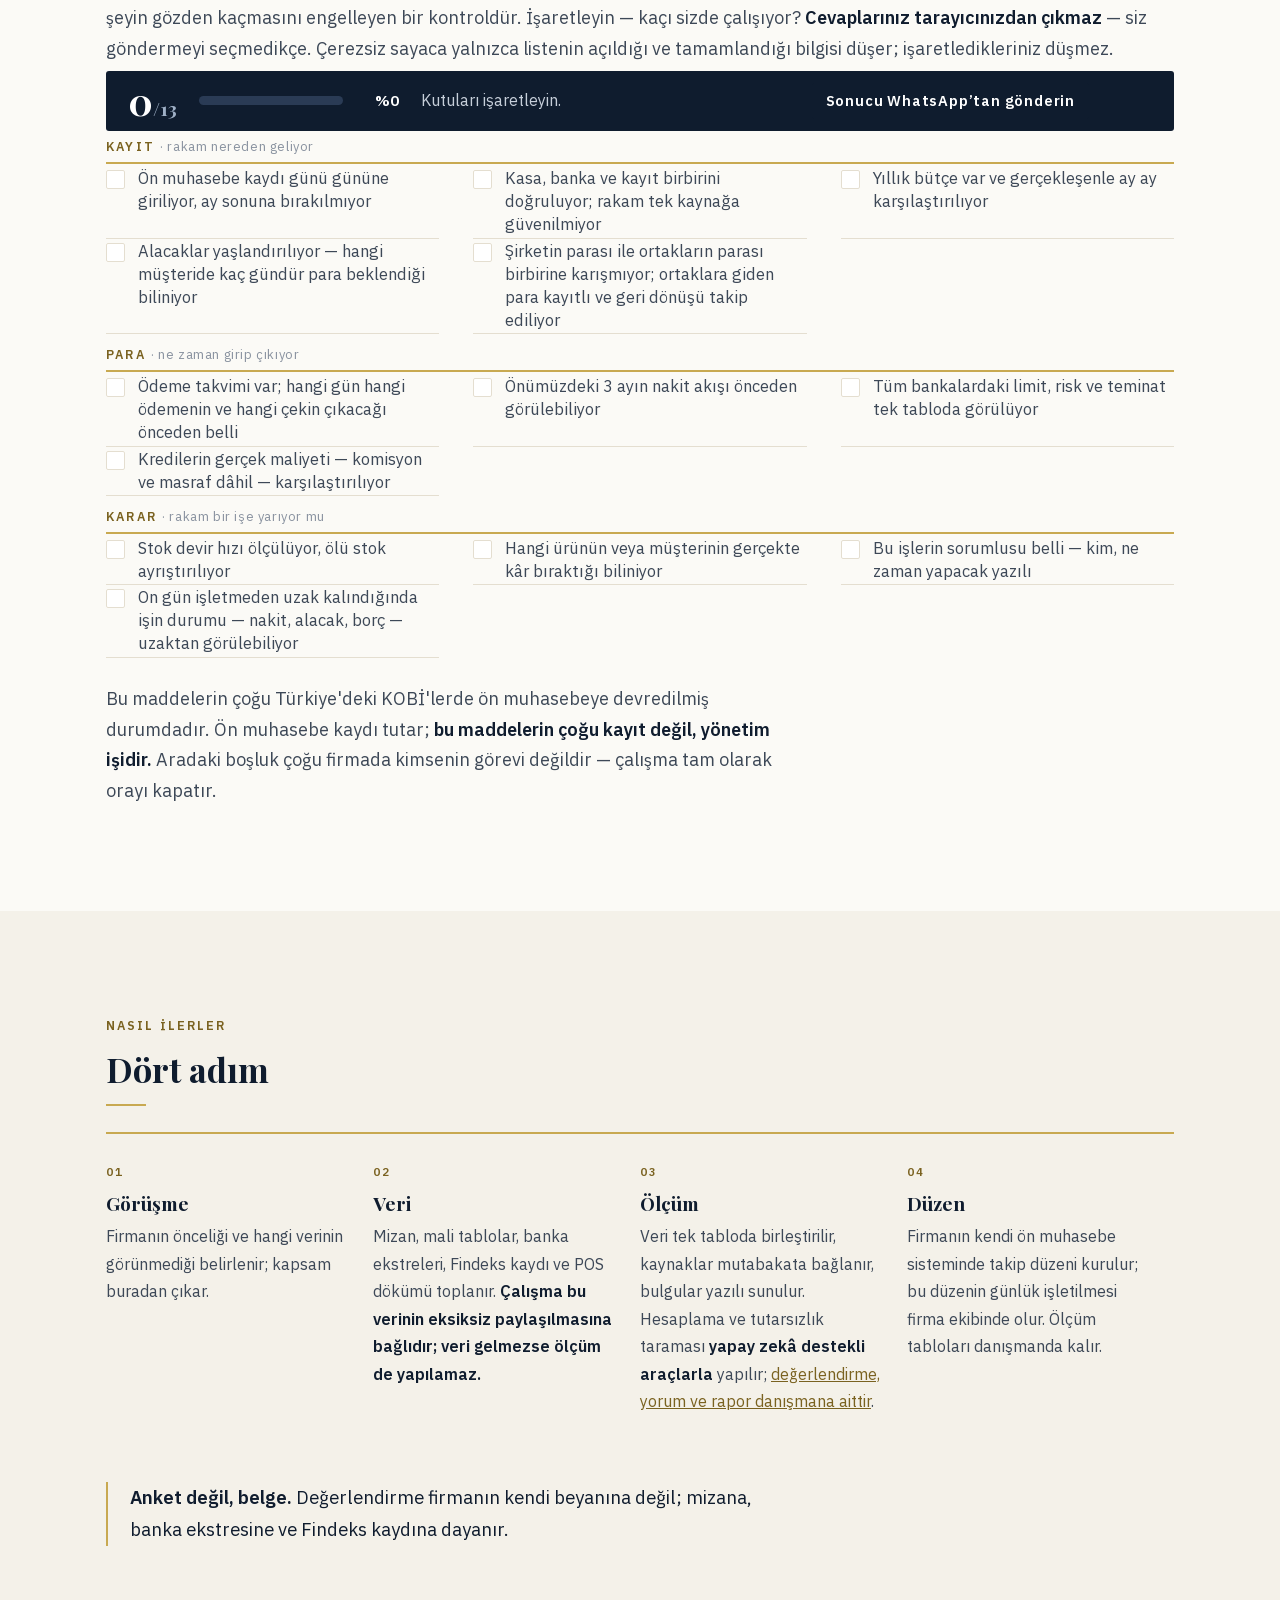
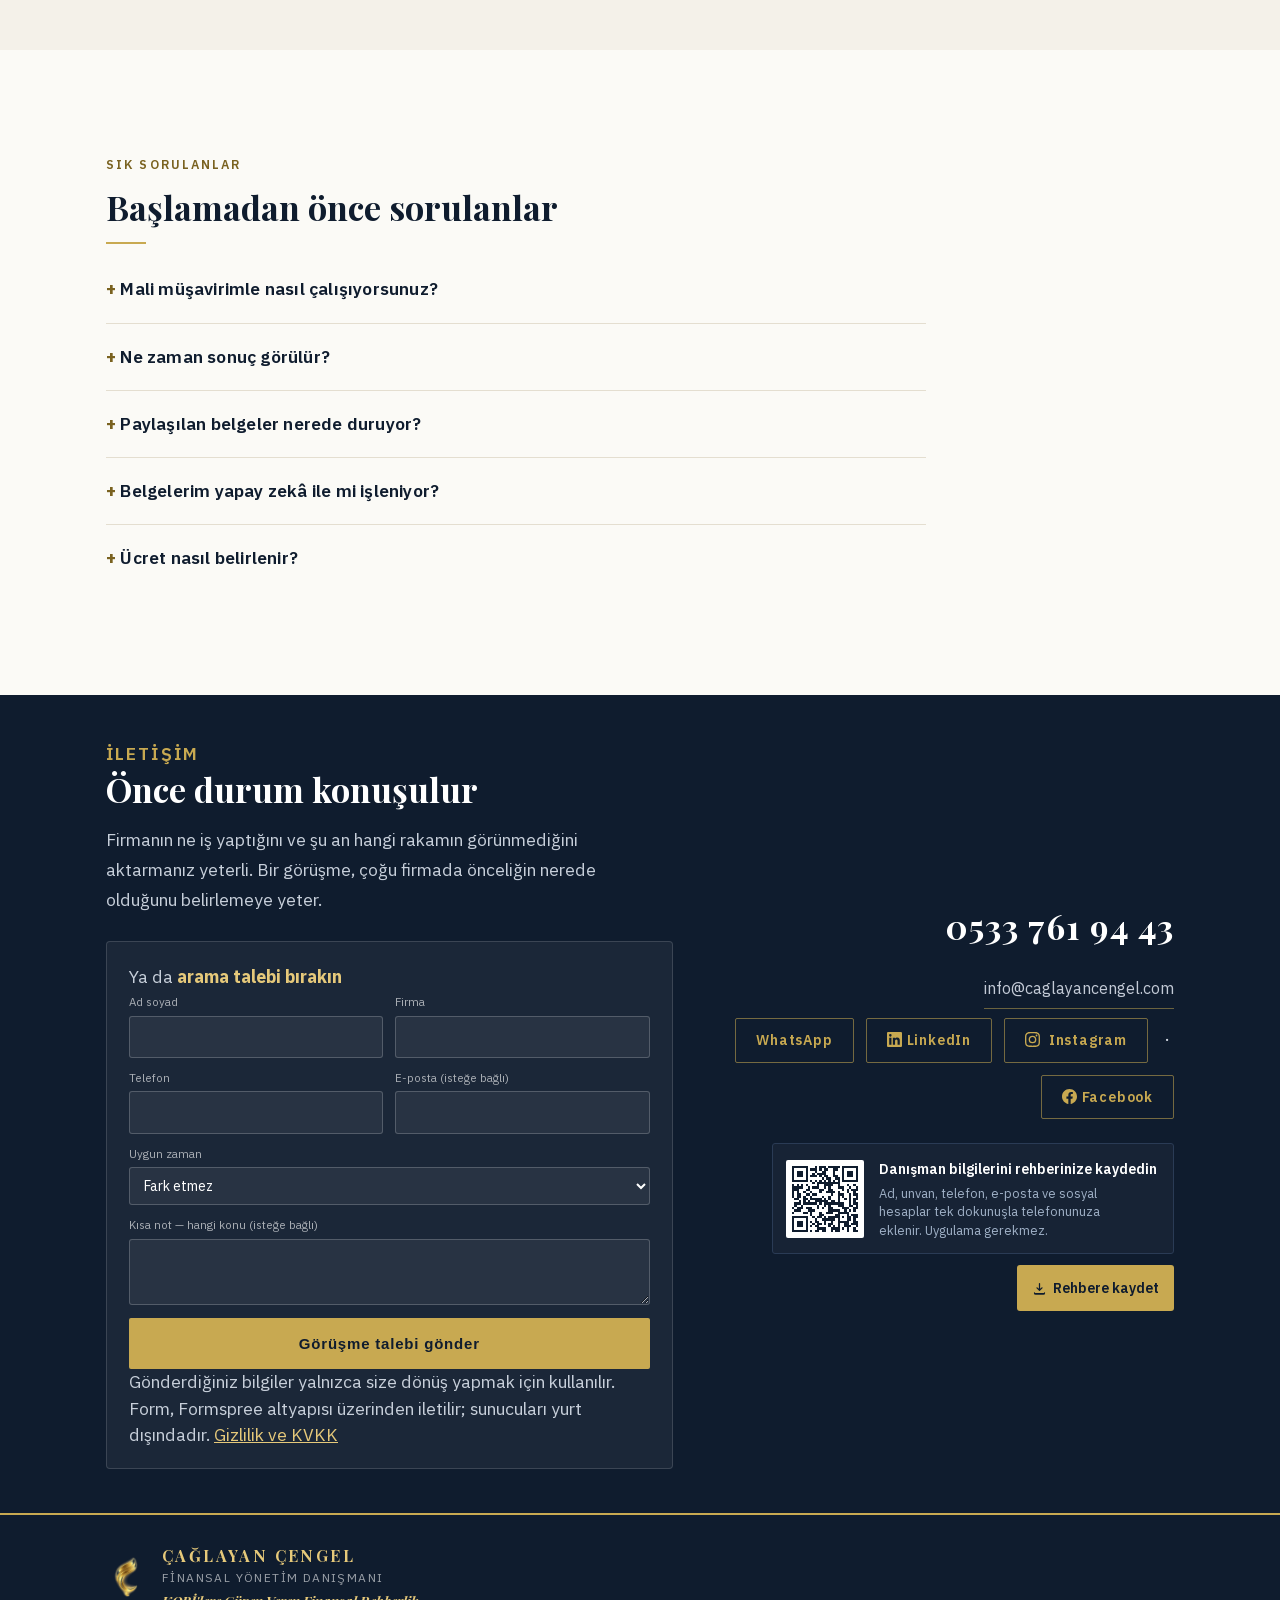
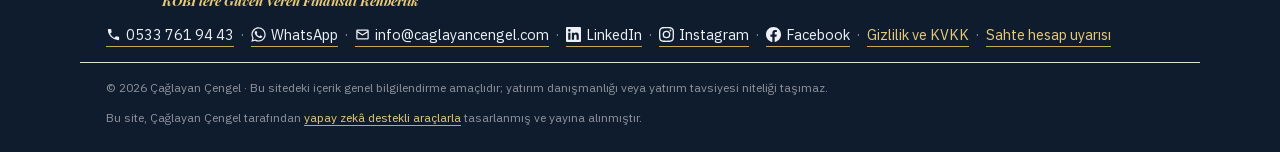
==== commit 55429104: "mobil menu: ust serit 480px altinda sikisir (hamburger tasmasi), menu acikken ust serit gorunur, men" ====
--- a/index.html
+++ b/index.html
@@ -578,11 +578,6 @@
   background:#128C7E;color:#fff;border:0;border-radius:3px;font-family:'IBM Plex Sans',sans-serif;
   font-size:16px;font-weight:600
 }
-/* Menu ikonlari: anlamli cizgi ikon, altin daire, baslik boyunda (04.10.2026) */
-.mpanel a.mi{display:flex;align-items:center;gap:16px;padding:12px 0}
-.mpanel .ik{flex:none;width:40px;height:40px;border-radius:50%;background:#F3EBD3;display:grid;place-items:center;color:var(--goldink)}
-.mpanel .ik svg{width:22px;height:22px;fill:none;stroke:currentColor;stroke-width:1.7;stroke-linecap:round;stroke-linejoin:round}
-.mpanel a.mi[aria-current] .ik{background:var(--goldink);color:#fff}
 body.kilit{overflow:hidden}
 /* Menu acikken ust serit panelin ustunde kalir: logo ve kapat (X) gorunur (04.10.2026) */
 body.kilit .top{z-index:100}
@@ -630,11 +625,6 @@
    okutabilir. Kutu yatay duzene gecer. */
 @media(max-width:900px){
   .hero .wrap.hero-iki{grid-template-columns:1fr;gap:0}
-  /* onizleme-hero 04.10.2026: telefonda deneyim seridi hesap kutusunun ustune cikar */
-  .hero .wrap.hero-iki>.hero-sol{order:1}
-  .hero .wrap.hero-iki>.proof{order:2}
-  .hero .wrap.hero-iki>.hero-yan{order:3}
-  .hero .wrap.hero-iki>.hero-qr-mob{order:4}
   .hero-qr{margin-top:0;display:grid;
     grid-template-columns:96px minmax(0,1fr);grid-template-rows:auto auto auto;
     gap:5px 16px;align-items:start;padding:15px}
@@ -865,9 +855,9 @@
 .js-anim .hero .kicker{animation-delay:.05s}
 .js-anim .hero .h1{animation-delay:.13s}
 .js-anim .hero .sub{animation-delay:.23s}
-.js-anim .hero .pull{animation-delay:.41s}
-.js-anim .hero .ayrim{animation-delay:.49s}
-.js-anim .hero .cta{animation-delay:.31s}
+.js-anim .hero .pull{animation-delay:.33s}
+.js-anim .hero .ayrim{animation-delay:.43s}
+.js-anim .hero .cta{animation-delay:.51s}
 .js-anim .hero .proof{animation-delay:.59s}
 @keyframes acilis{to{opacity:1;transform:none}}
 
@@ -929,7 +919,7 @@
 </div>
 
 <!-- ================= HERO ================= -->
-<div class="mpanel" id="mpanel"><a class="mi" href="/"><span class="ik" aria-hidden="true"><svg viewBox="0 0 24 24"><path d="M3.5 10.5 12 3.5l8.5 7"/><path d="M5.5 9v11h4.5v-6h4v6h4.5V9"/></svg></span>Ana sayfa</a><a class="mi" href="/#ne-yaparim"><span class="ik" aria-hidden="true"><svg viewBox="0 0 24 24"><rect x="3.5" y="3.5" width="7" height="7" rx="1.2"/><rect x="13.5" y="3.5" width="7" height="7" rx="1.2"/><rect x="3.5" y="13.5" width="7" height="7" rx="1.2"/><rect x="13.5" y="13.5" width="7" height="7" rx="1.2"/></svg></span>Çalışma alanlarımız</a><a class="mi" href="finans-nedir.html"><span class="ik" aria-hidden="true"><svg viewBox="0 0 24 24"><circle cx="12" cy="12" r="9"/><path d="M9.4 9.3a2.7 2.7 0 0 1 5.2 1c0 1.9-2.6 2.2-2.6 4"/><circle cx="12" cy="17.3" r=".9" fill="currentColor" stroke="none"/></svg></span>Finans nedir?</a><a class="mi" href="/#olcut"><span class="ik" aria-hidden="true"><svg viewBox="0 0 24 24"><rect x="5" y="4.5" width="14" height="16.5" rx="1.8"/><path d="M9 4.5V3h6v1.5"/><path d="m8.5 11.5 1.8 1.8 3.4-3.6"/><path d="M8.5 17h7"/></svg></span>Sizde var mı?</a><a class="mi" href="/#kimim"><span class="ik" aria-hidden="true"><svg viewBox="0 0 24 24"><circle cx="12" cy="8" r="3.8"/><path d="M4.5 20.5c1.2-3.8 4-5.6 7.5-5.6s6.3 1.8 7.5 5.6"/></svg></span>Hakkımda</a><a class="mi" href="hesaplamalar.html#a4"><span class="ik" aria-hidden="true"><svg viewBox="0 0 24 24"><rect x="5" y="2.5" width="14" height="19" rx="2"/><rect x="8" y="5.5" width="8" height="3.6" rx=".6"/><circle cx="8.8" cy="13" r=".9" fill="currentColor" stroke="none"/><circle cx="12" cy="13" r=".9" fill="currentColor" stroke="none"/><circle cx="15.2" cy="13" r=".9" fill="currentColor" stroke="none"/><circle cx="8.8" cy="17" r=".9" fill="currentColor" stroke="none"/><circle cx="12" cy="17" r=".9" fill="currentColor" stroke="none"/><circle cx="15.2" cy="17" r=".9" fill="currentColor" stroke="none"/></svg></span>Hesaplamalar</a><a class="mi" href="ornek-rapor.html"><span class="ik" aria-hidden="true"><svg viewBox="0 0 24 24"><path d="M14 3H6.6A1.6 1.6 0 0 0 5 4.6v14.8A1.6 1.6 0 0 0 6.6 21h10.8a1.6 1.6 0 0 0 1.6-1.6V8z"/><path d="M14 3v5h5"/><path d="M9 17.5v-3M12 17.5v-6M15 17.5v-4"/></svg></span>Gerçek vaka</a><a class="mi" href="/#iletisim"><span class="ik" aria-hidden="true"><svg viewBox="0 0 24 24"><path d="M6.2 3.5h3l1.6 4.2-2.1 1.4a11.5 11.5 0 0 0 6.2 6.2l1.4-2.1 4.2 1.6v3a1.7 1.7 0 0 1-1.8 1.7A16 16 0 0 1 4.5 5.3a1.7 1.7 0 0 1 1.7-1.8z"/></svg></span>İletişim</a><a class="mp-wa" href="https://wa.me/905337619443" target="_blank" rel="noopener">WhatsApp ile yazın</a></div>
+<div class="mpanel" id="mpanel"><a href="/">Ana sayfa</a><a href="/#ne-yaparim">Çalışma alanlarımız</a><a href="finans-nedir.html">Finans nedir?</a><a href="/#olcut">Sizde var mı?</a><a href="/#kimim">Hakkımda</a><a href="hesaplamalar.html#a4">Hesaplamalar</a><a href="ornek-rapor.html">Gerçek vaka</a><a href="/#iletisim">İletişim</a><div class="mp-bas">Çalışma alanlarımız</div><a class="mp-arac" href="/#k1">01 · İç kontrol ve kayıt doğruluğu</a><a class="mp-arac" href="/#k2">02 · Nakit ve işletme sermayesi</a><a class="mp-arac" href="/#k3">03 · Finansal durum ve risk</a><a class="mp-arac" href="/#k4">04 · Kredi, limit ve banka</a><a class="mp-arac" href="/#k5">05 · Karar ve kaynak seçimi</a><div class="mp-bas">Hesaplama araçları</div><a class="mp-arac" href="hesaplamalar.html#a4">Taksitli ticari kredi</a><a class="mp-arac" href="hesaplamalar.html#a5">Rotatif (BCH)</a><a class="mp-arac" href="hesaplamalar.html#a6">Spot kredi</a><a class="mp-arac" href="hesaplamalar.html#a7">Çek/senet iskonto</a><a class="mp-arac" href="hesaplamalar.html#a11">Ticari KMH</a><a class="mp-arac" href="hesaplamalar.html#a9">Faktoring</a><a class="mp-arac" href="hesaplamalar.html#a10">Eline geçen ne kadar</a><a class="mp-arac" href="hesaplamalar.html#a8">POS komisyonu</a><a class="mp-arac" href="hesaplamalar.html#a12">Leasing / kredi</a><a class="mp-arac" href="hesaplamalar.html#a13">Kredi kapasitesi</a><a class="mp-arac" href="hesaplamalar.html#a1">Bilanço teşhisi</a><a class="mp-arac" href="hesaplamalar.html#a2">Borç servisi · DSCR</a><a class="mp-arac" href="hesaplamalar.html#a3">Nakit döngüsü</a><a class="mp-wa" href="https://wa.me/905337619443" target="_blank" rel="noopener">WhatsApp ile yazın</a></div>
 
 <header class="hero">
   <div class="wrap hero-iki">
@@ -939,12 +929,11 @@
     <p class="sub">
       Kasa, banka, POS ve stok kaydı bugün sistemde görünür. Asıl soru, görünen rakamın
       firmadaki fiili durumla ve sözleşme koşullarıyla örtüşüp örtüşmediğidir.
+      Finansal kontrol burada başlar: rakamın doğruluğu sınanır, nakdin ve işletme
+      sermayesinin nerede sıkıştığı görülür, finansal risk ölçülür ve alınacak kararın
+      işletmeye etkisi rakamla ortaya konur. Gerektiğinde aynı veri, 16 yıllık bankacılık
+      deneyiminin getirdiği bakışla kredi ve banka ilişkileri açısından da değerlendirilir.
     </p>
-
-    <div class="cta">
-      <a class="btn btn-fill" href="#iletisim">Görüşme talebi bırakın</a>
-      <a class="btn btn-line" href="#ne-yaparim">Çalışma alanlarımız</a>
-    </div>
 
     <div class="pull">
       <q>Bizim sistem tıkandı.</q>
@@ -959,6 +948,11 @@
       açısından okunmasına, kontrol edilmesine ve karar sürecine bağlanmasına
       odaklanır.</strong>
     </p>
+
+    <div class="cta">
+      <a class="btn btn-fill" href="#iletisim">Görüşme talebi bırakın</a>
+      <a class="btn btn-line" href="#ne-yaparim">Çalışma alanlarımız</a>
+    </div>
 
    </div>
 
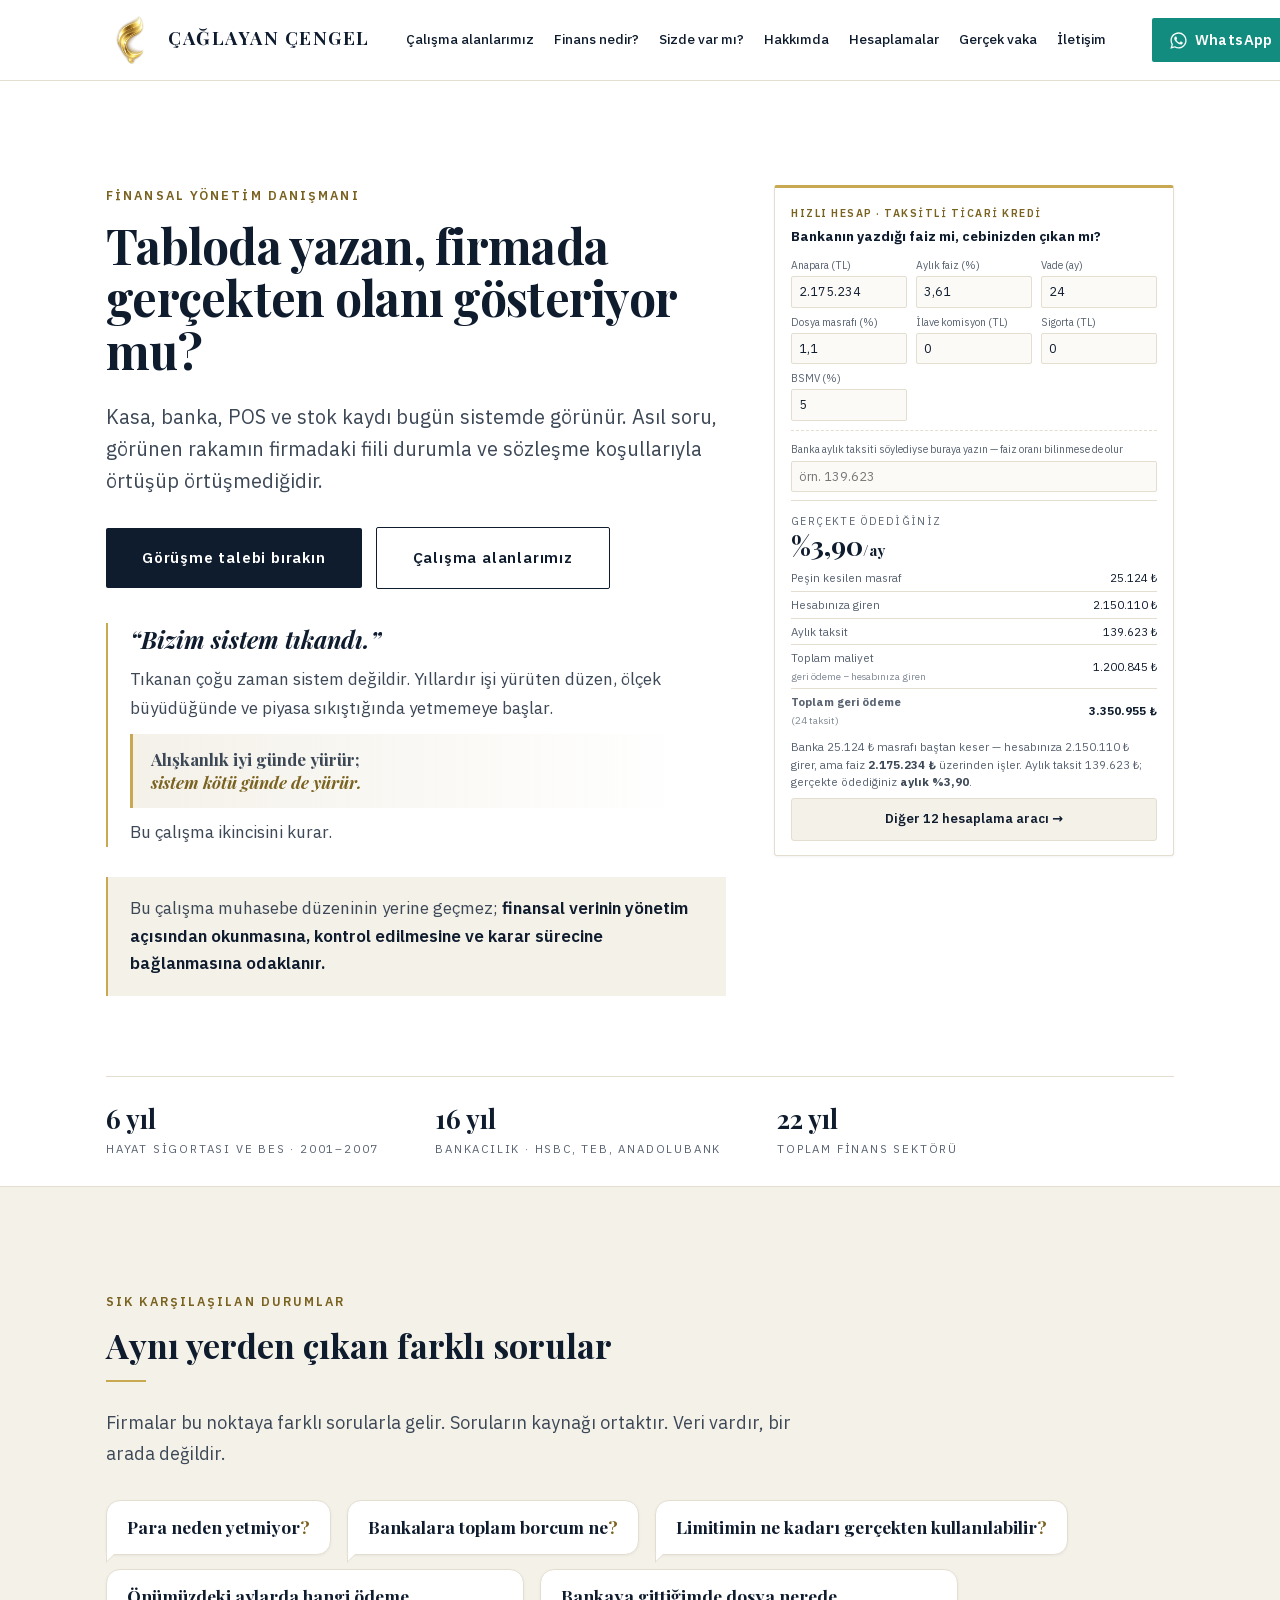
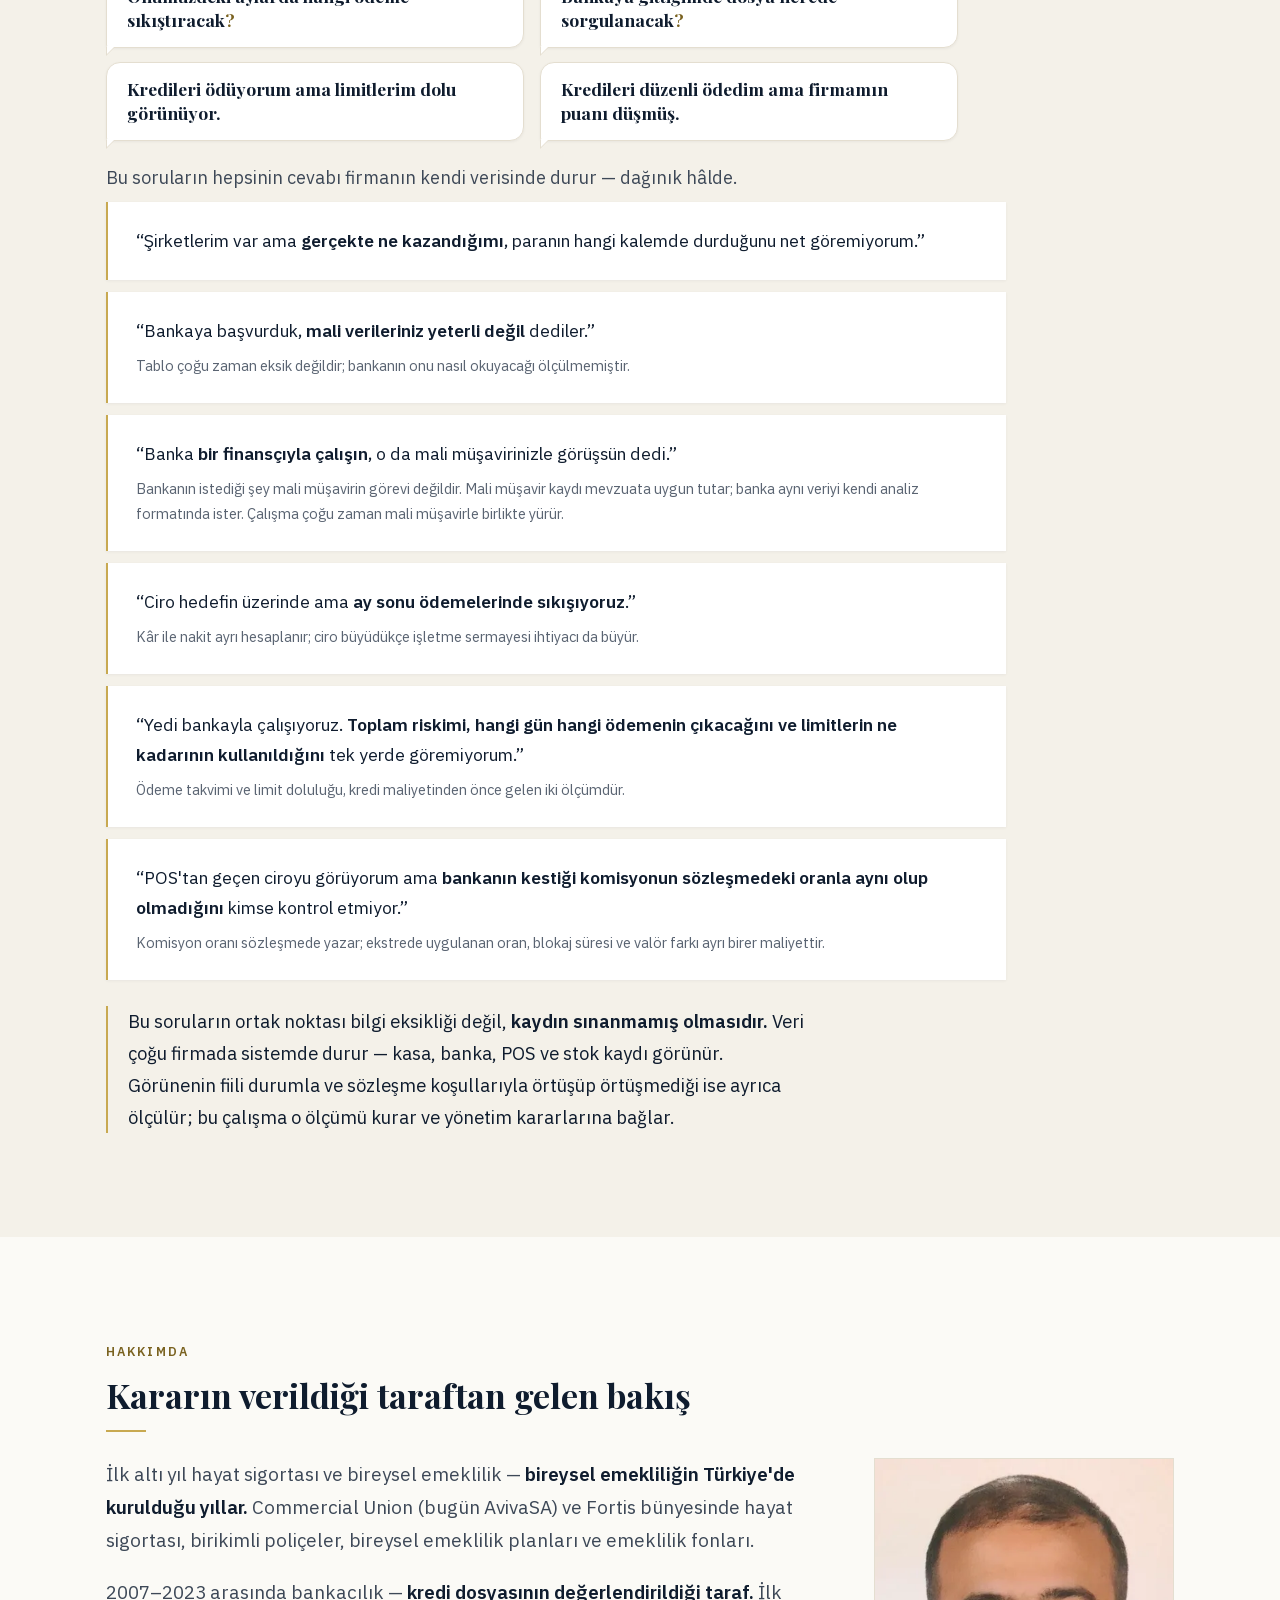
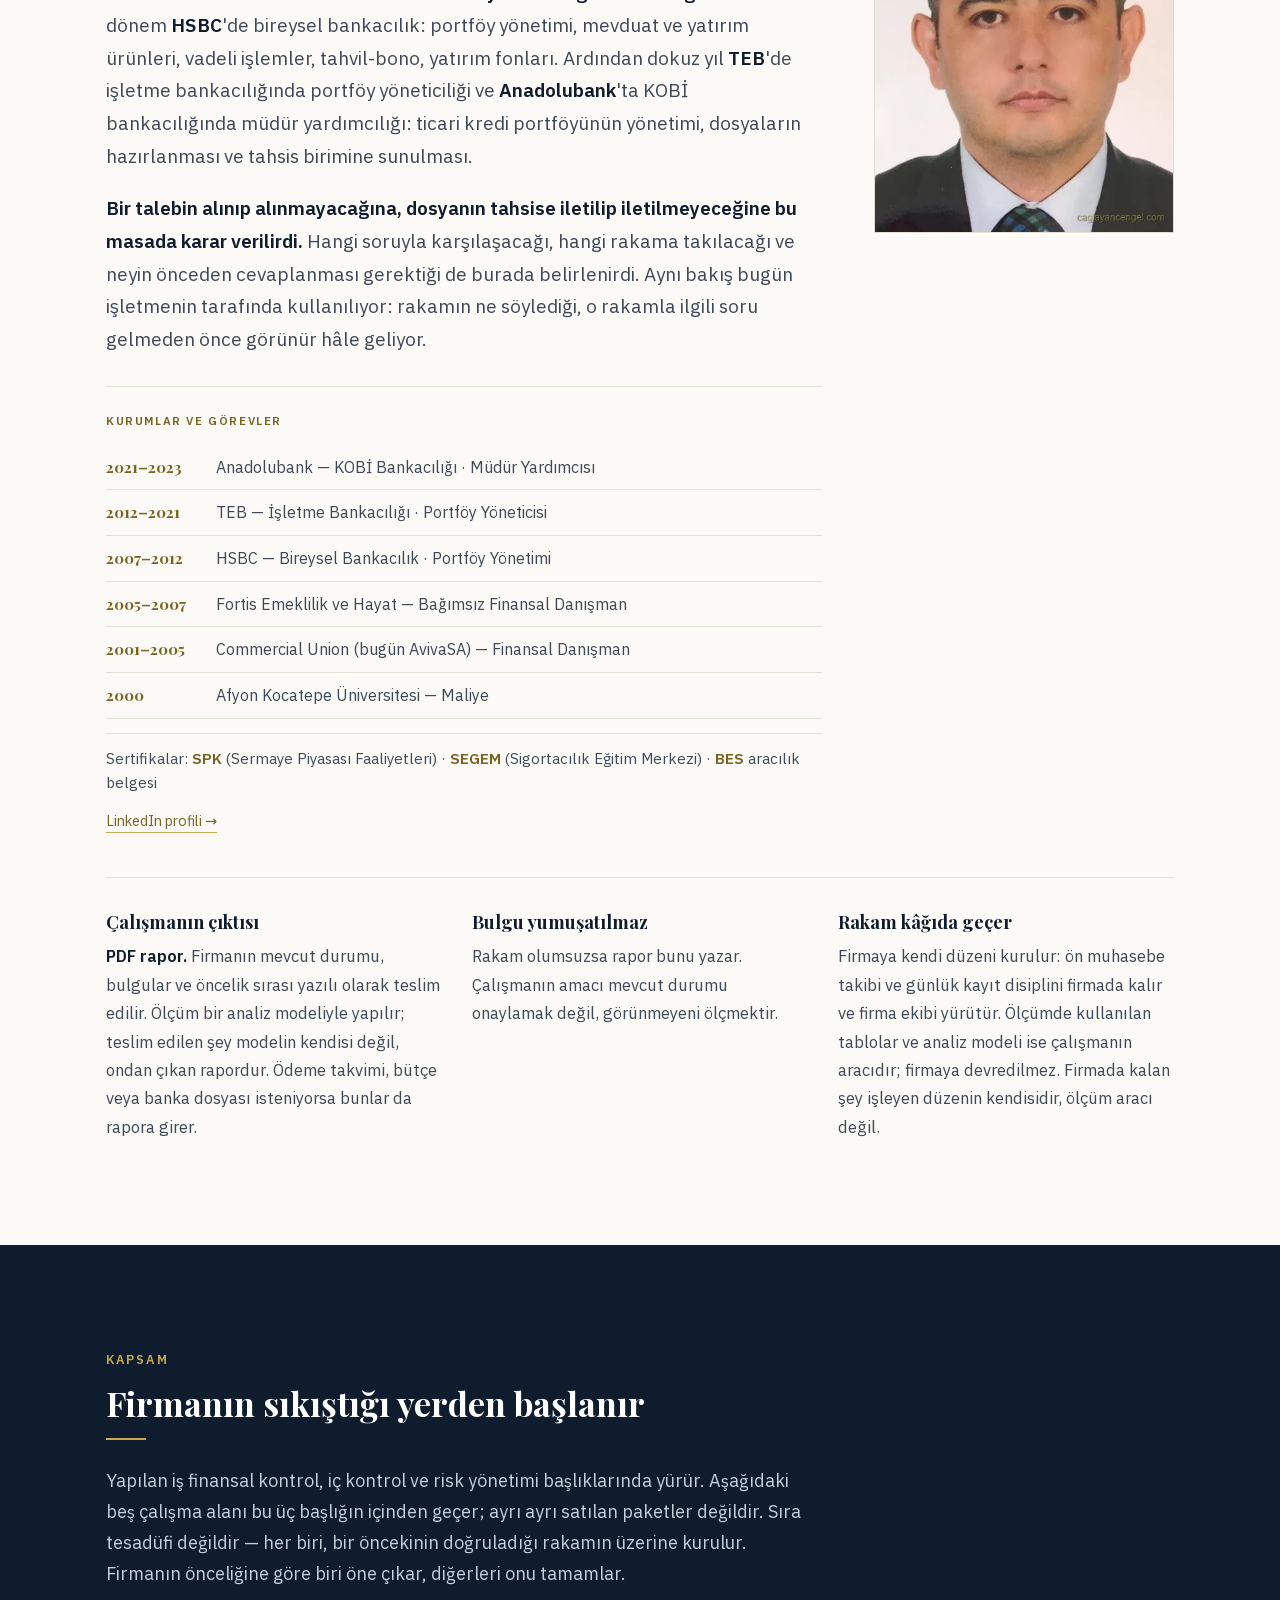
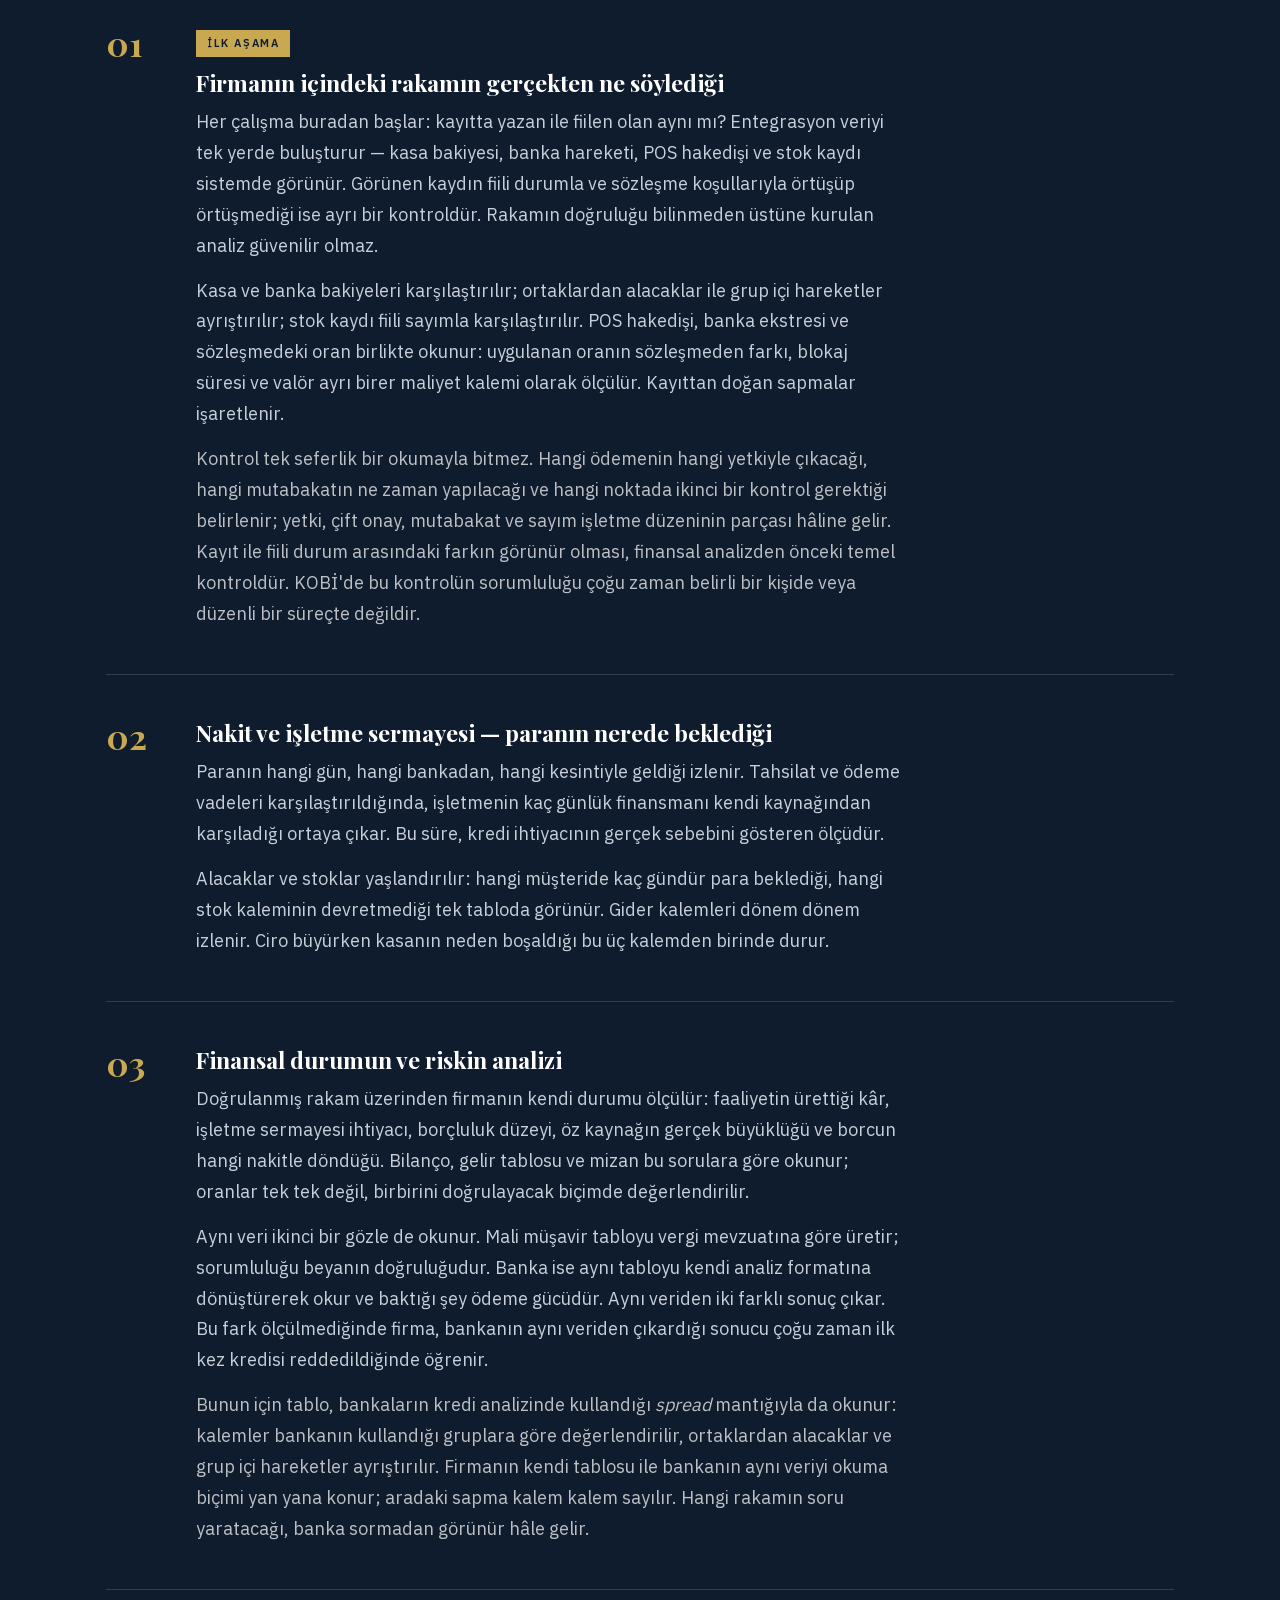
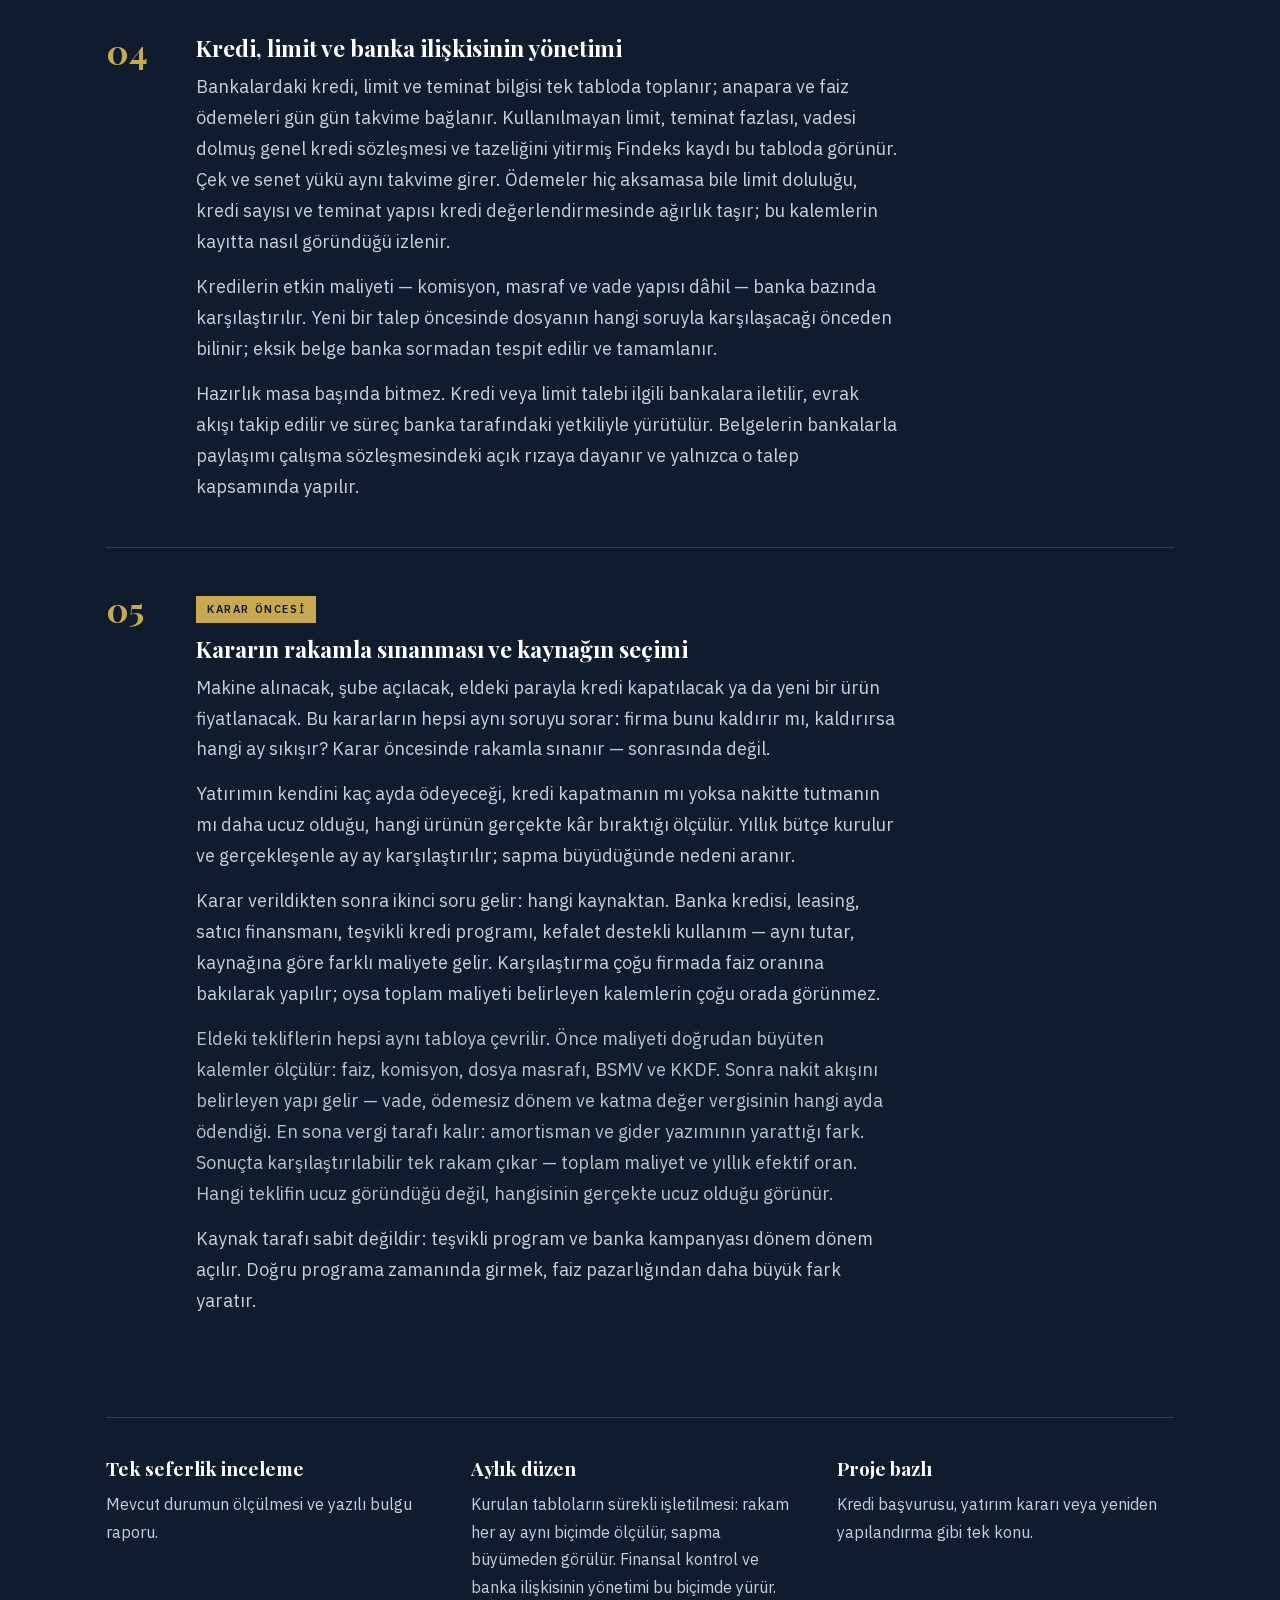
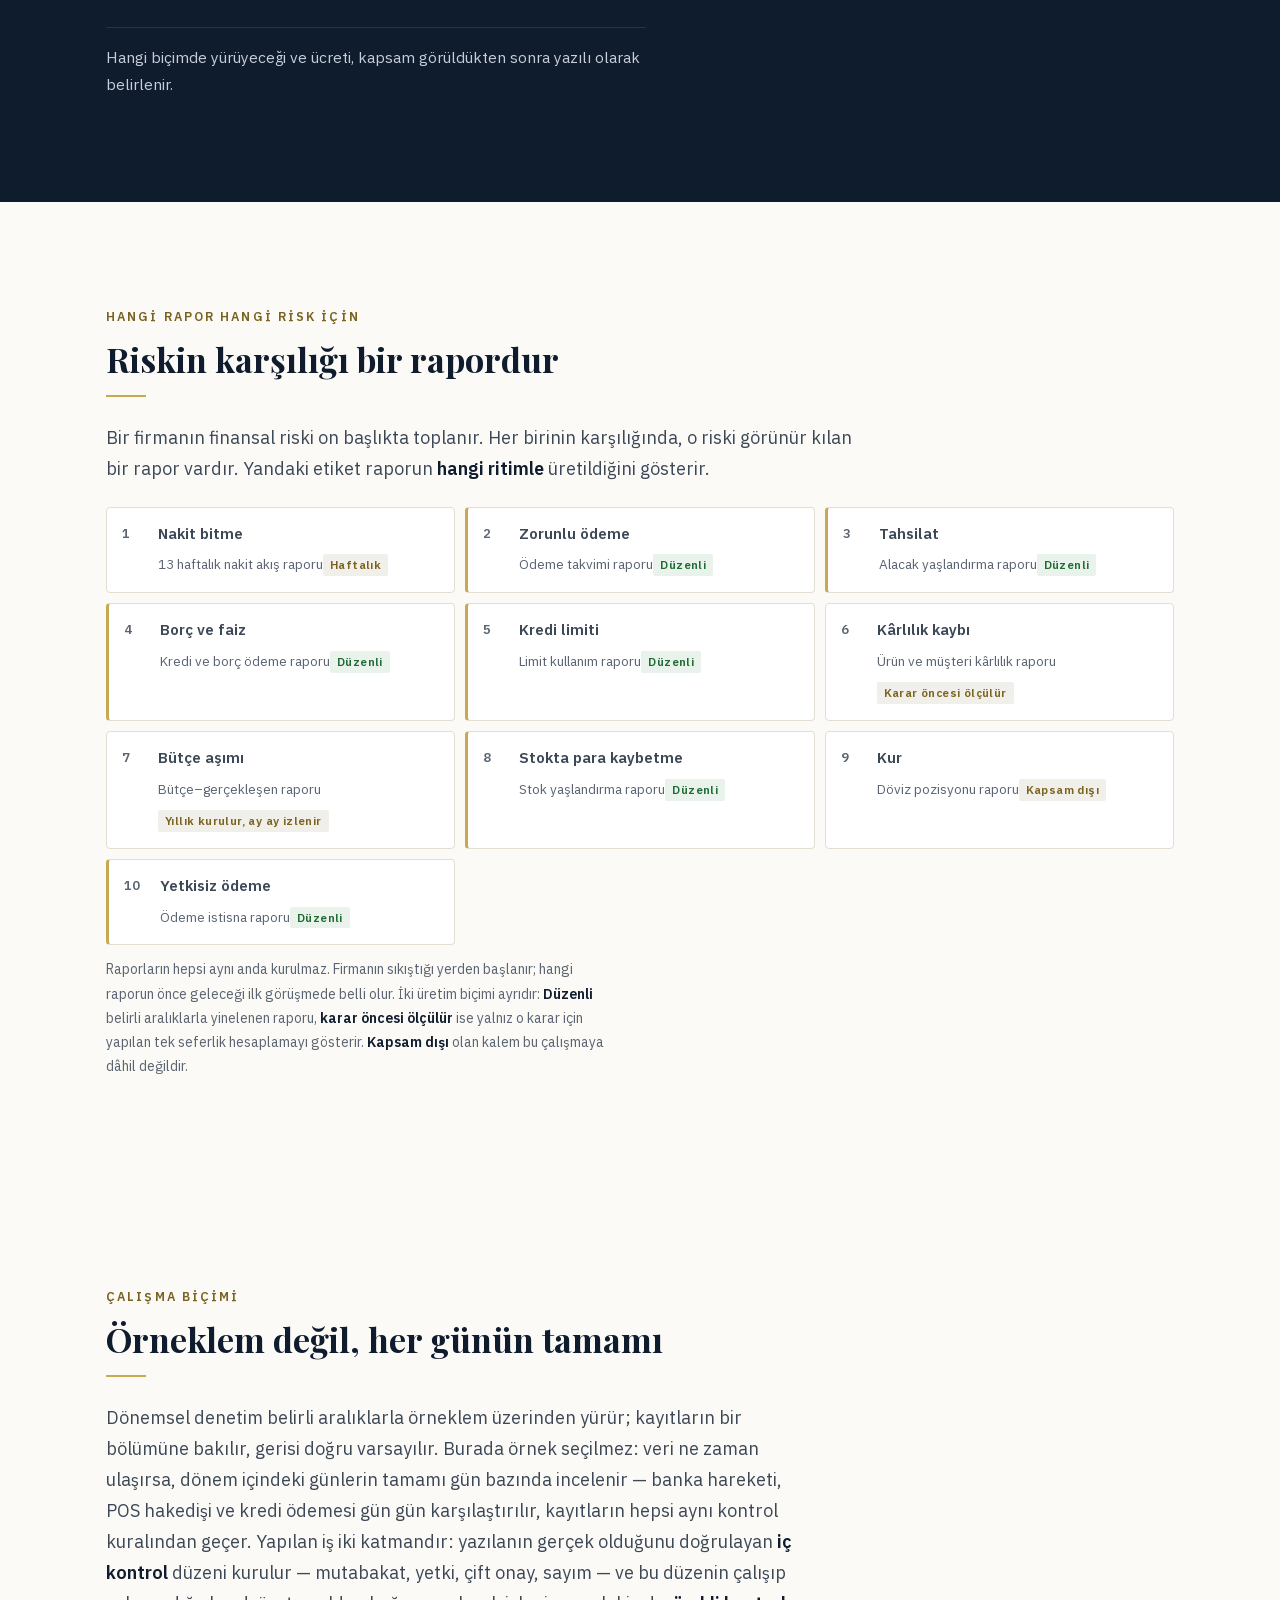
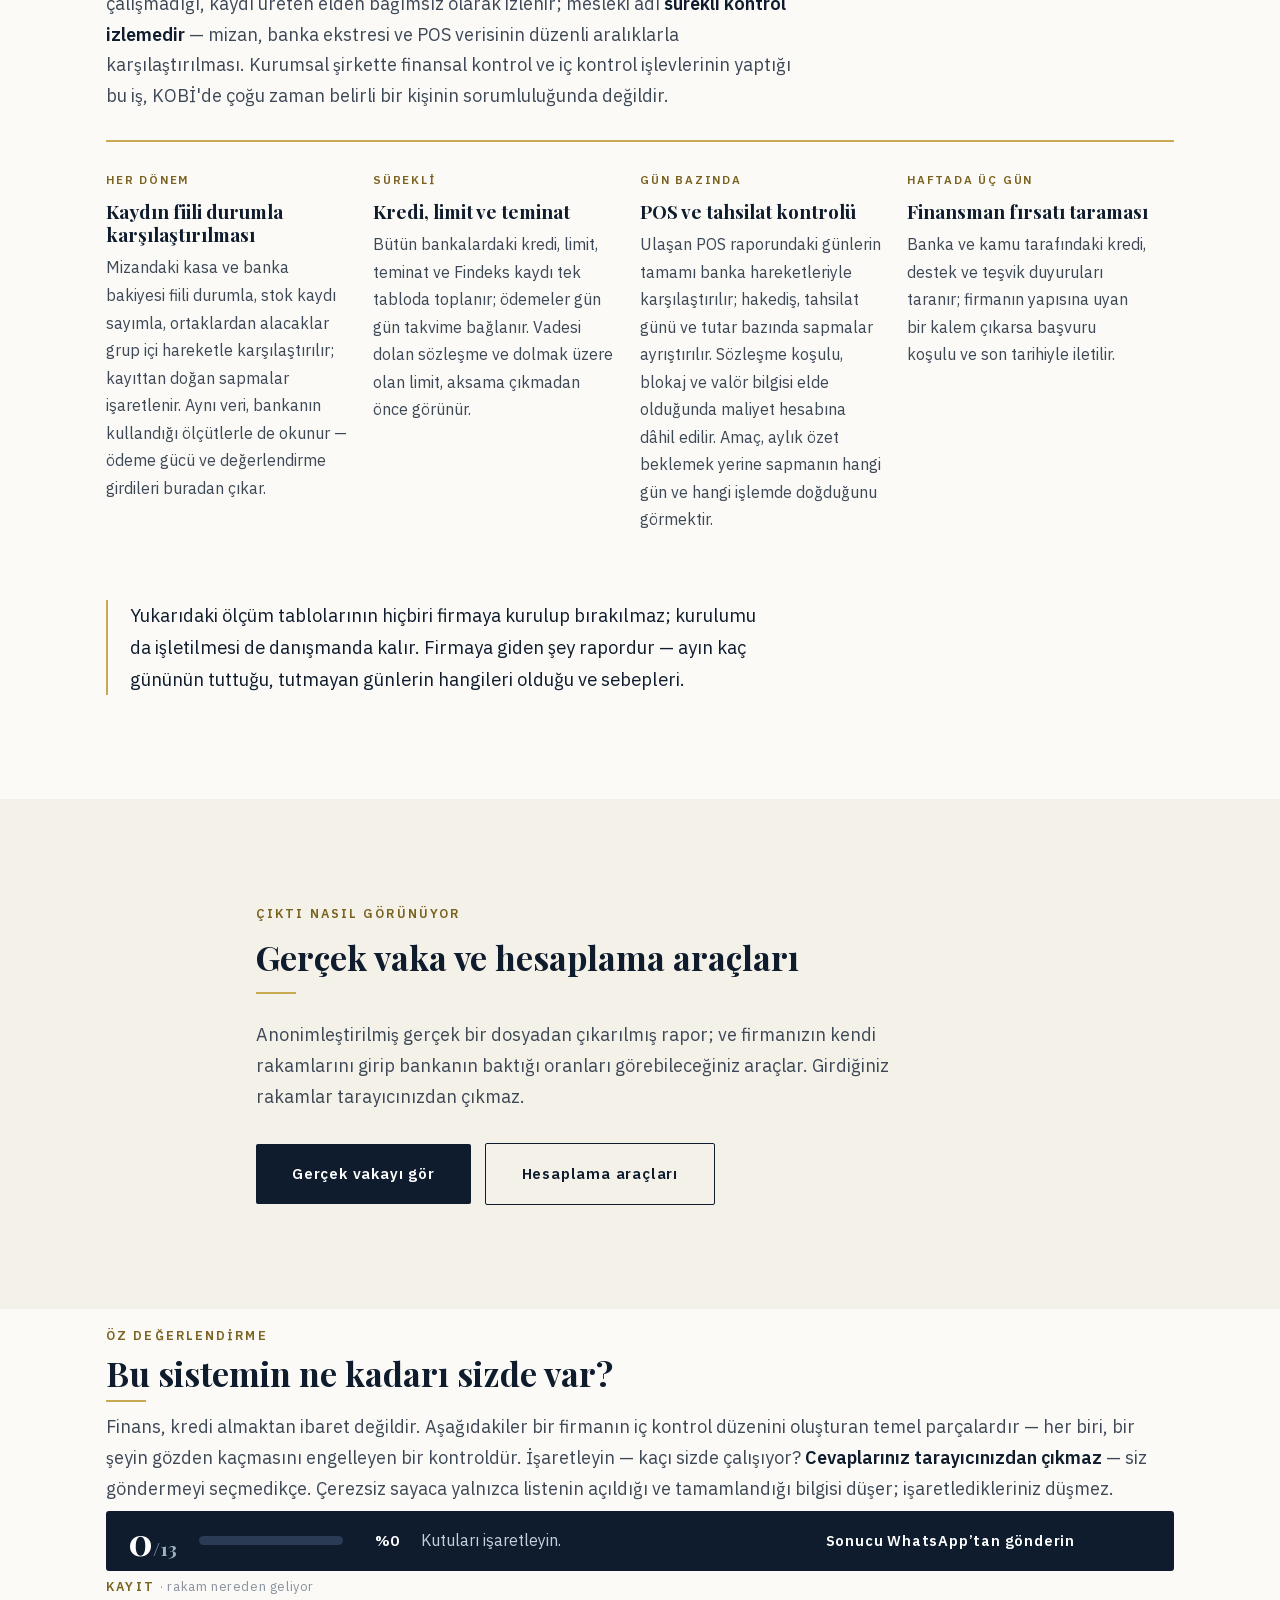
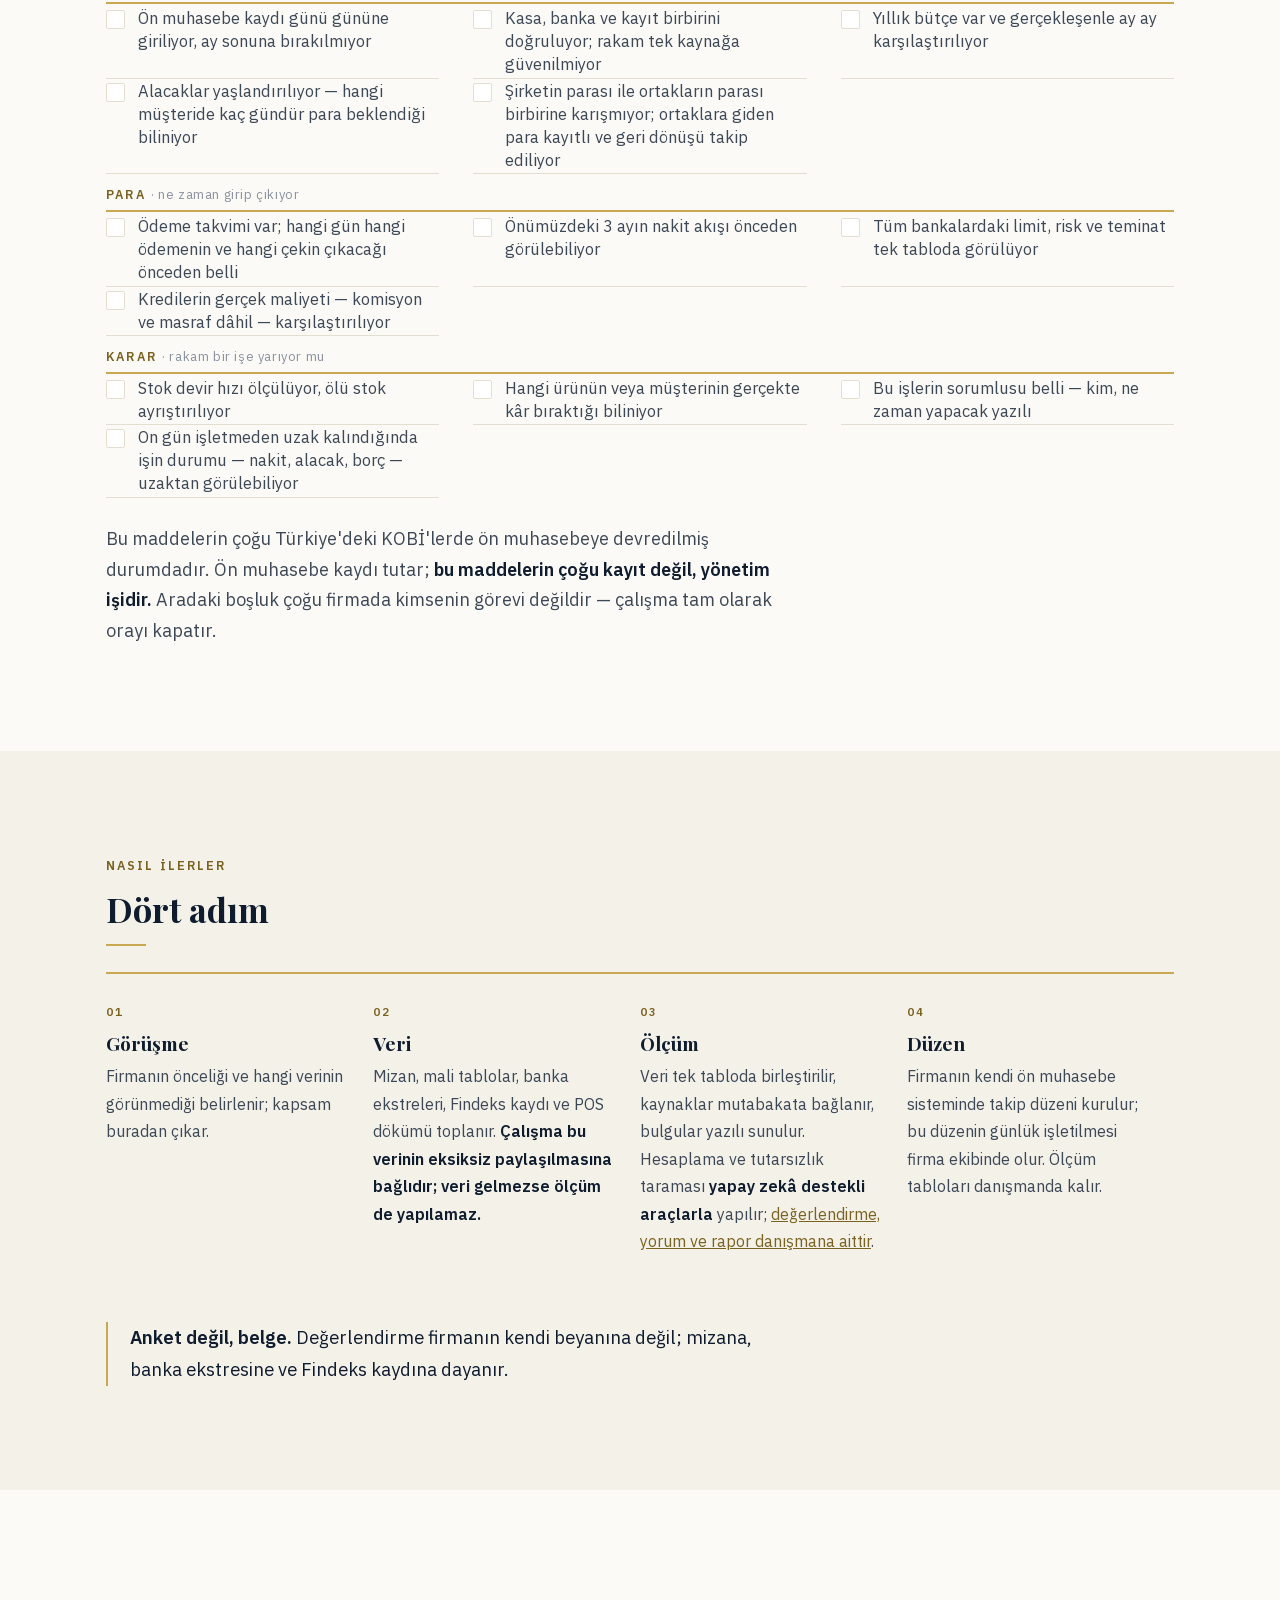
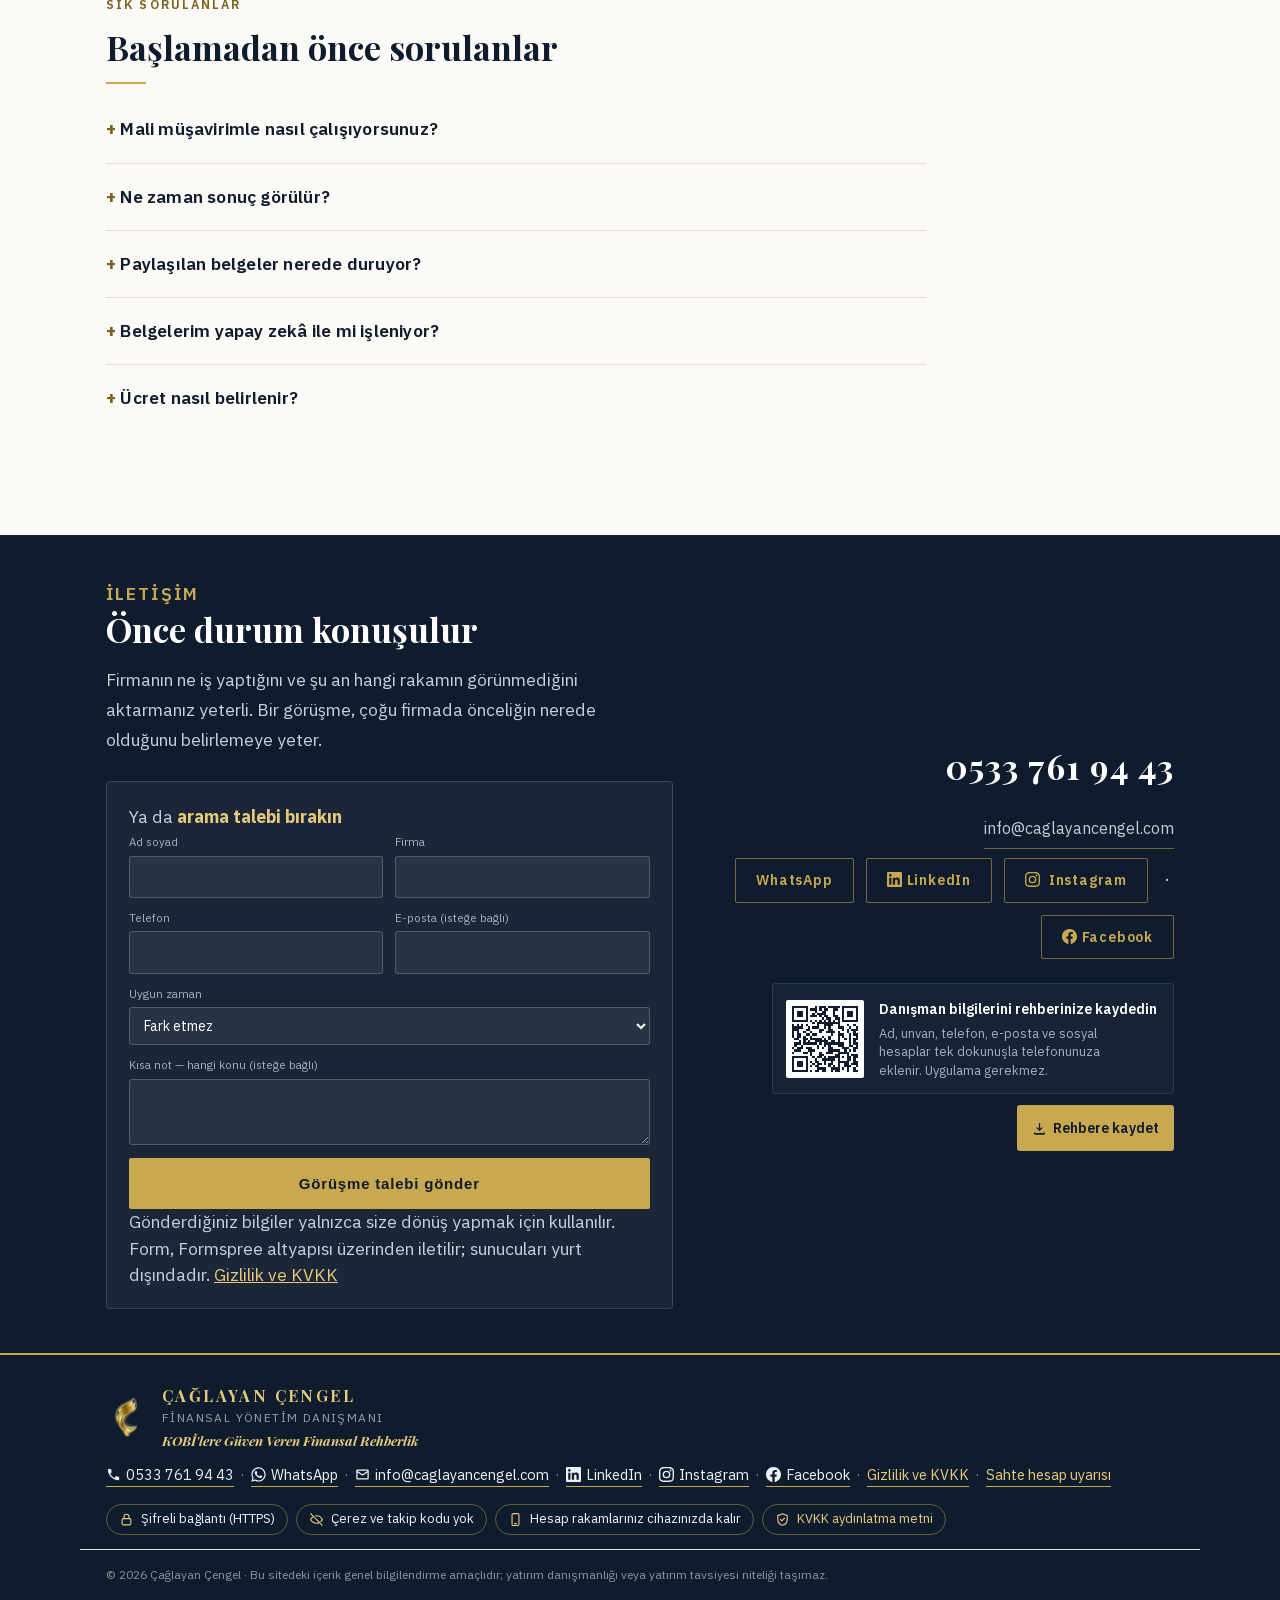
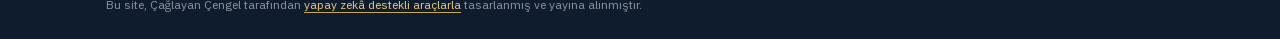
==== commit 20b37d03: "onizleme: alt bilgiye guven satiri (HTTPS, cerez yok, rakamlar cihazda, KVKK) Co-Authored-By: Claude" ====
--- a/index.html
+++ b/index.html
@@ -578,6 +578,11 @@
   background:#128C7E;color:#fff;border:0;border-radius:3px;font-family:'IBM Plex Sans',sans-serif;
   font-size:16px;font-weight:600
 }
+/* Menu ikonlari: anlamli cizgi ikon, altin daire, baslik boyunda (04.10.2026) */
+.mpanel a.mi{display:flex;align-items:center;gap:16px;padding:12px 0}
+.mpanel .ik{flex:none;width:40px;height:40px;border-radius:50%;background:#F3EBD3;display:grid;place-items:center;color:var(--goldink)}
+.mpanel .ik svg{width:22px;height:22px;fill:none;stroke:currentColor;stroke-width:1.7;stroke-linecap:round;stroke-linejoin:round}
+.mpanel a.mi[aria-current] .ik{background:var(--goldink);color:#fff}
 body.kilit{overflow:hidden}
 /* Menu acikken ust serit panelin ustunde kalir: logo ve kapat (X) gorunur (04.10.2026) */
 body.kilit .top{z-index:100}
@@ -625,6 +630,11 @@
    okutabilir. Kutu yatay duzene gecer. */
 @media(max-width:900px){
   .hero .wrap.hero-iki{grid-template-columns:1fr;gap:0}
+  /* onizleme-hero 04.10.2026: telefonda deneyim seridi hesap kutusunun ustune cikar */
+  .hero .wrap.hero-iki>.hero-sol{order:1}
+  .hero .wrap.hero-iki>.proof{order:2}
+  .hero .wrap.hero-iki>.hero-yan{order:3}
+  .hero .wrap.hero-iki>.hero-qr-mob{order:4}
   .hero-qr{margin-top:0;display:grid;
     grid-template-columns:96px minmax(0,1fr);grid-template-rows:auto auto auto;
     gap:5px 16px;align-items:start;padding:15px}
@@ -827,6 +837,11 @@
 @media(max-width:820px){.gform-g{grid-template-columns:1fr}}
 /* Yapışkan üst bar hedefi örtmesin. */
 section[id],header[id],div[id]{scroll-margin-top:calc(var(--ust,80px) + 14px)}
+/* Alt bilgi guven satiri: ziyaretciye "bilgim nereye gidiyor" cevabi (04.10.2026) */
+footer .f-guv{display:flex;flex-wrap:wrap;gap:8px;margin-top:16px}
+footer .f-guv span,footer .f-guv a{display:inline-flex;align-items:center;gap:7px;padding:6px 12px;border:1px solid rgba(200,169,81,.45);border-radius:999px;font-size:13px;color:#EDF1F6;text-decoration:none;line-height:1.3}
+footer .f-guv a{color:#E6C97A;border-bottom:1px solid rgba(200,169,81,.45)}
+footer .f-guv svg{width:15px;height:15px;flex:none;fill:none;stroke:#E6C97A;stroke-width:1.8;stroke-linecap:round;stroke-linejoin:round}
 </style>
 <script type="application/ld+json">
 {"@context":"https://schema.org","@type":["ProfessionalService","FinancialService"],
@@ -855,9 +870,9 @@
 .js-anim .hero .kicker{animation-delay:.05s}
 .js-anim .hero .h1{animation-delay:.13s}
 .js-anim .hero .sub{animation-delay:.23s}
-.js-anim .hero .pull{animation-delay:.33s}
-.js-anim .hero .ayrim{animation-delay:.43s}
-.js-anim .hero .cta{animation-delay:.51s}
+.js-anim .hero .pull{animation-delay:.41s}
+.js-anim .hero .ayrim{animation-delay:.49s}
+.js-anim .hero .cta{animation-delay:.31s}
 .js-anim .hero .proof{animation-delay:.59s}
 @keyframes acilis{to{opacity:1;transform:none}}
 
@@ -919,7 +934,7 @@
 </div>
 
 <!-- ================= HERO ================= -->
-<div class="mpanel" id="mpanel"><a href="/">Ana sayfa</a><a href="/#ne-yaparim">Çalışma alanlarımız</a><a href="finans-nedir.html">Finans nedir?</a><a href="/#olcut">Sizde var mı?</a><a href="/#kimim">Hakkımda</a><a href="hesaplamalar.html#a4">Hesaplamalar</a><a href="ornek-rapor.html">Gerçek vaka</a><a href="/#iletisim">İletişim</a><div class="mp-bas">Çalışma alanlarımız</div><a class="mp-arac" href="/#k1">01 · İç kontrol ve kayıt doğruluğu</a><a class="mp-arac" href="/#k2">02 · Nakit ve işletme sermayesi</a><a class="mp-arac" href="/#k3">03 · Finansal durum ve risk</a><a class="mp-arac" href="/#k4">04 · Kredi, limit ve banka</a><a class="mp-arac" href="/#k5">05 · Karar ve kaynak seçimi</a><div class="mp-bas">Hesaplama araçları</div><a class="mp-arac" href="hesaplamalar.html#a4">Taksitli ticari kredi</a><a class="mp-arac" href="hesaplamalar.html#a5">Rotatif (BCH)</a><a class="mp-arac" href="hesaplamalar.html#a6">Spot kredi</a><a class="mp-arac" href="hesaplamalar.html#a7">Çek/senet iskonto</a><a class="mp-arac" href="hesaplamalar.html#a11">Ticari KMH</a><a class="mp-arac" href="hesaplamalar.html#a9">Faktoring</a><a class="mp-arac" href="hesaplamalar.html#a10">Eline geçen ne kadar</a><a class="mp-arac" href="hesaplamalar.html#a8">POS komisyonu</a><a class="mp-arac" href="hesaplamalar.html#a12">Leasing / kredi</a><a class="mp-arac" href="hesaplamalar.html#a13">Kredi kapasitesi</a><a class="mp-arac" href="hesaplamalar.html#a1">Bilanço teşhisi</a><a class="mp-arac" href="hesaplamalar.html#a2">Borç servisi · DSCR</a><a class="mp-arac" href="hesaplamalar.html#a3">Nakit döngüsü</a><a class="mp-wa" href="https://wa.me/905337619443" target="_blank" rel="noopener">WhatsApp ile yazın</a></div>
+<div class="mpanel" id="mpanel"><a class="mi" href="/"><span class="ik" aria-hidden="true"><svg viewBox="0 0 24 24"><path d="M3.5 10.5 12 3.5l8.5 7"/><path d="M5.5 9v11h4.5v-6h4v6h4.5V9"/></svg></span>Ana sayfa</a><a class="mi" href="/#ne-yaparim"><span class="ik" aria-hidden="true"><svg viewBox="0 0 24 24"><rect x="3.5" y="3.5" width="7" height="7" rx="1.2"/><rect x="13.5" y="3.5" width="7" height="7" rx="1.2"/><rect x="3.5" y="13.5" width="7" height="7" rx="1.2"/><rect x="13.5" y="13.5" width="7" height="7" rx="1.2"/></svg></span>Çalışma alanlarımız</a><a class="mi" href="finans-nedir.html"><span class="ik" aria-hidden="true"><svg viewBox="0 0 24 24"><circle cx="12" cy="12" r="9"/><path d="M9.4 9.3a2.7 2.7 0 0 1 5.2 1c0 1.9-2.6 2.2-2.6 4"/><circle cx="12" cy="17.3" r=".9" fill="currentColor" stroke="none"/></svg></span>Finans nedir?</a><a class="mi" href="/#olcut"><span class="ik" aria-hidden="true"><svg viewBox="0 0 24 24"><rect x="5" y="4.5" width="14" height="16.5" rx="1.8"/><path d="M9 4.5V3h6v1.5"/><path d="m8.5 11.5 1.8 1.8 3.4-3.6"/><path d="M8.5 17h7"/></svg></span>Sizde var mı?</a><a class="mi" href="/#kimim"><span class="ik" aria-hidden="true"><svg viewBox="0 0 24 24"><circle cx="12" cy="8" r="3.8"/><path d="M4.5 20.5c1.2-3.8 4-5.6 7.5-5.6s6.3 1.8 7.5 5.6"/></svg></span>Hakkımda</a><a class="mi" href="hesaplamalar.html#a4"><span class="ik" aria-hidden="true"><svg viewBox="0 0 24 24"><rect x="5" y="2.5" width="14" height="19" rx="2"/><rect x="8" y="5.5" width="8" height="3.6" rx=".6"/><circle cx="8.8" cy="13" r=".9" fill="currentColor" stroke="none"/><circle cx="12" cy="13" r=".9" fill="currentColor" stroke="none"/><circle cx="15.2" cy="13" r=".9" fill="currentColor" stroke="none"/><circle cx="8.8" cy="17" r=".9" fill="currentColor" stroke="none"/><circle cx="12" cy="17" r=".9" fill="currentColor" stroke="none"/><circle cx="15.2" cy="17" r=".9" fill="currentColor" stroke="none"/></svg></span>Hesaplamalar</a><a class="mi" href="ornek-rapor.html"><span class="ik" aria-hidden="true"><svg viewBox="0 0 24 24"><path d="M14 3H6.6A1.6 1.6 0 0 0 5 4.6v14.8A1.6 1.6 0 0 0 6.6 21h10.8a1.6 1.6 0 0 0 1.6-1.6V8z"/><path d="M14 3v5h5"/><path d="M9 17.5v-3M12 17.5v-6M15 17.5v-4"/></svg></span>Gerçek vaka</a><a class="mi" href="/#iletisim"><span class="ik" aria-hidden="true"><svg viewBox="0 0 24 24"><path d="M6.2 3.5h3l1.6 4.2-2.1 1.4a11.5 11.5 0 0 0 6.2 6.2l1.4-2.1 4.2 1.6v3a1.7 1.7 0 0 1-1.8 1.7A16 16 0 0 1 4.5 5.3a1.7 1.7 0 0 1 1.7-1.8z"/></svg></span>İletişim</a><a class="mp-wa" href="https://wa.me/905337619443" target="_blank" rel="noopener">WhatsApp ile yazın</a></div>
 
 <header class="hero">
   <div class="wrap hero-iki">
@@ -929,11 +944,12 @@
     <p class="sub">
       Kasa, banka, POS ve stok kaydı bugün sistemde görünür. Asıl soru, görünen rakamın
       firmadaki fiili durumla ve sözleşme koşullarıyla örtüşüp örtüşmediğidir.
-      Finansal kontrol burada başlar: rakamın doğruluğu sınanır, nakdin ve işletme
-      sermayesinin nerede sıkıştığı görülür, finansal risk ölçülür ve alınacak kararın
-      işletmeye etkisi rakamla ortaya konur. Gerektiğinde aynı veri, 16 yıllık bankacılık
-      deneyiminin getirdiği bakışla kredi ve banka ilişkileri açısından da değerlendirilir.
     </p>
+
+    <div class="cta">
+      <a class="btn btn-fill" href="#iletisim">Görüşme talebi bırakın</a>
+      <a class="btn btn-line" href="#ne-yaparim">Çalışma alanlarımız</a>
+    </div>
 
     <div class="pull">
       <q>Bizim sistem tıkandı.</q>
@@ -948,11 +964,6 @@
       açısından okunmasına, kontrol edilmesine ve karar sürecine bağlanmasına
       odaklanır.</strong>
     </p>
-
-    <div class="cta">
-      <a class="btn btn-fill" href="#iletisim">Görüşme talebi bırakın</a>
-      <a class="btn btn-line" href="#ne-yaparim">Çalışma alanlarımız</a>
-    </div>
 
    </div>
 
@@ -1632,6 +1643,7 @@
     <a href="gizlilik.html">Gizlilik ve KVKK</a> &nbsp;·&nbsp;
     <a href="gizlilik.html#hesaplar">Sahte hesap uyarısı</a>
   </div>
+  <div class="wrap f-guv"><span><svg viewBox="0 0 24 24" aria-hidden="true"><rect x="5" y="10.5" width="14" height="10" rx="2"/><path d="M8 10.5V7.5a4 4 0 0 1 8 0v3"/></svg>Şifreli bağlantı (HTTPS)</span><span><svg viewBox="0 0 24 24" aria-hidden="true"><path d="M3 3l18 18"/><path d="M10.6 6.1A9.8 9.8 0 0 1 12 6c5 0 8.5 4.2 9.5 6-.4.8-1.3 2-2.5 3.2M6.6 7.7C4.6 9 3.2 10.9 2.5 12c1 1.8 4.5 6 9.5 6 1.6 0 3-.4 4.3-1"/></svg>Çerez ve takip kodu yok</span><span><svg viewBox="0 0 24 24" aria-hidden="true"><rect x="6.5" y="2.5" width="11" height="19" rx="2"/><path d="M10.5 18.5h3"/></svg>Hesap rakamlarınız cihazınızda kalır</span><a href="gizlilik.html"><svg viewBox="0 0 24 24" aria-hidden="true"><path d="M12 2.8 4.5 5.8v5.6c0 4.6 3.1 8.5 7.5 9.8 4.4-1.3 7.5-5.2 7.5-9.8V5.8z"/><path d="m8.8 12 2.2 2.2 4.2-4.4"/></svg>KVKK aydınlatma metni</a></div>
 <div class="wrap f-lg">
     © 2026 Çağlayan Çengel · Bu sitedeki içerik genel bilgilendirme amaçlıdır;
     yatırım danışmanlığı veya yatırım tavsiyesi niteliği taşımaz.
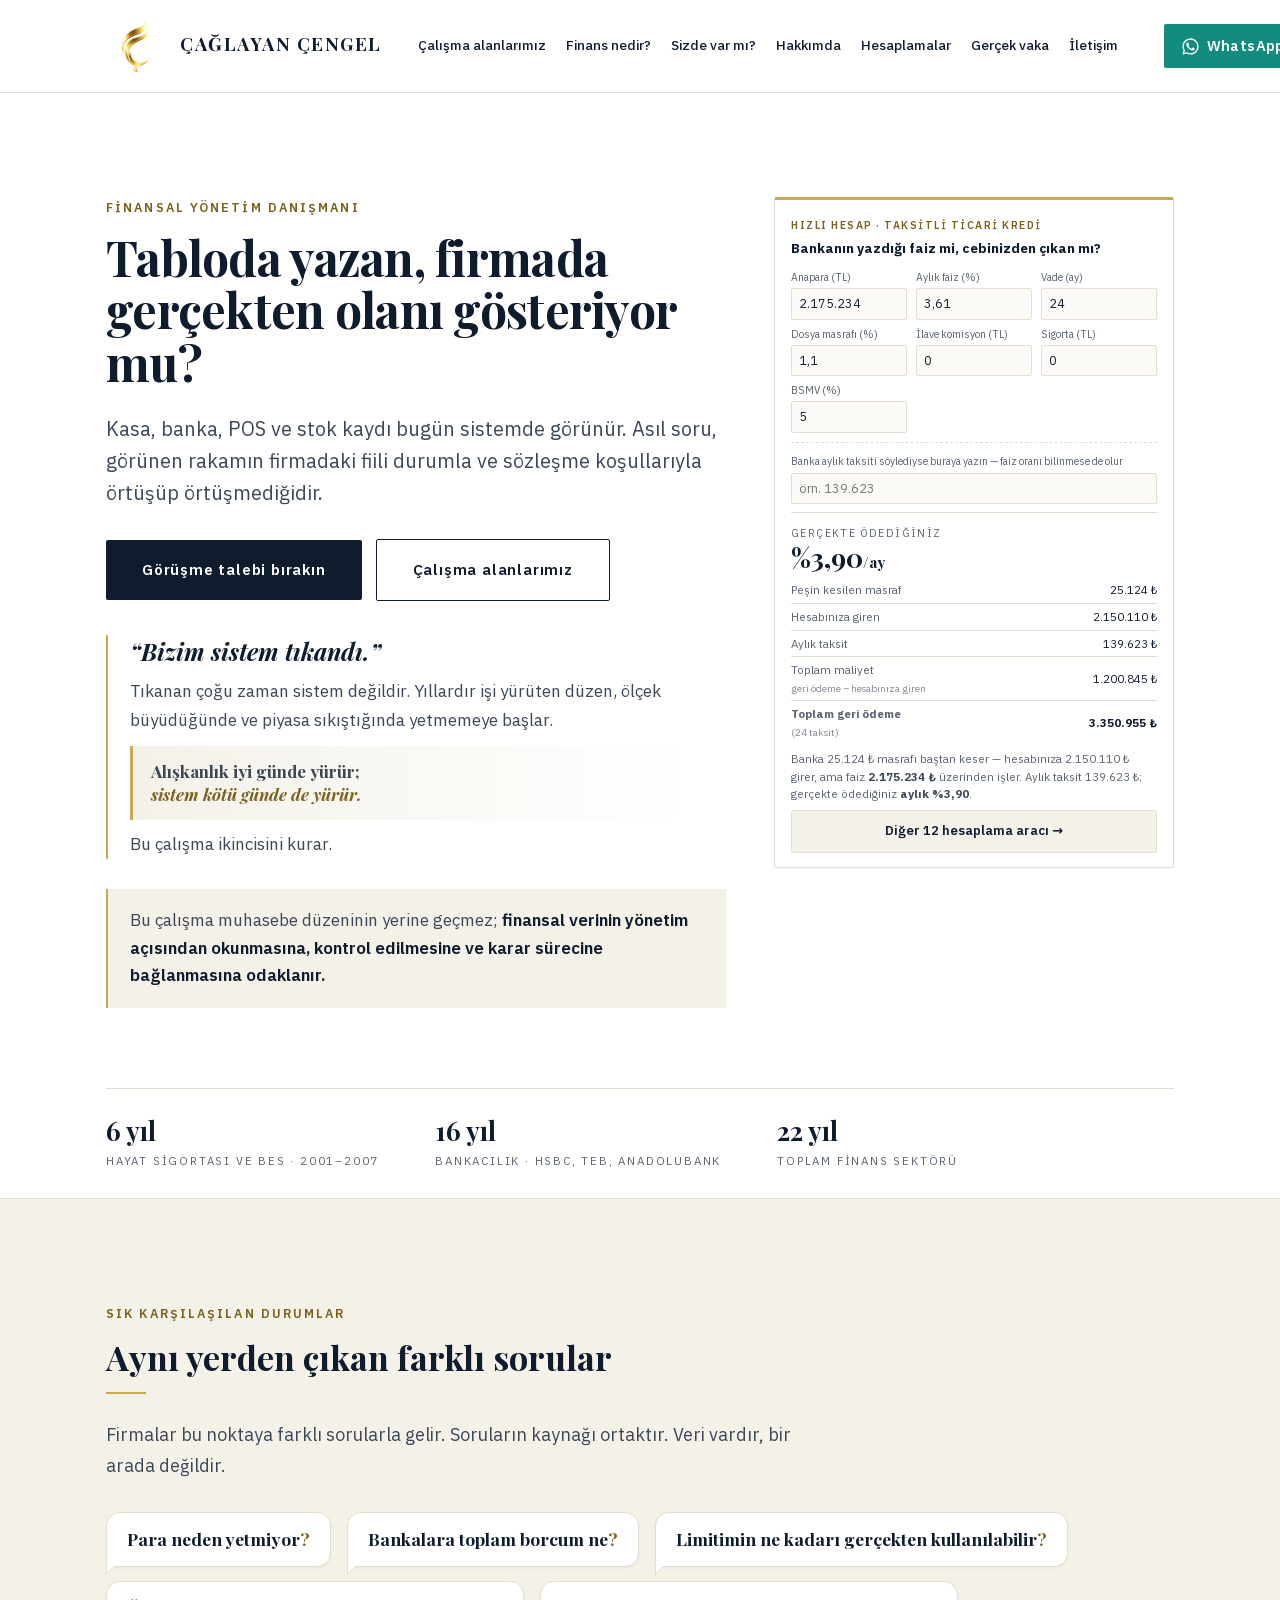
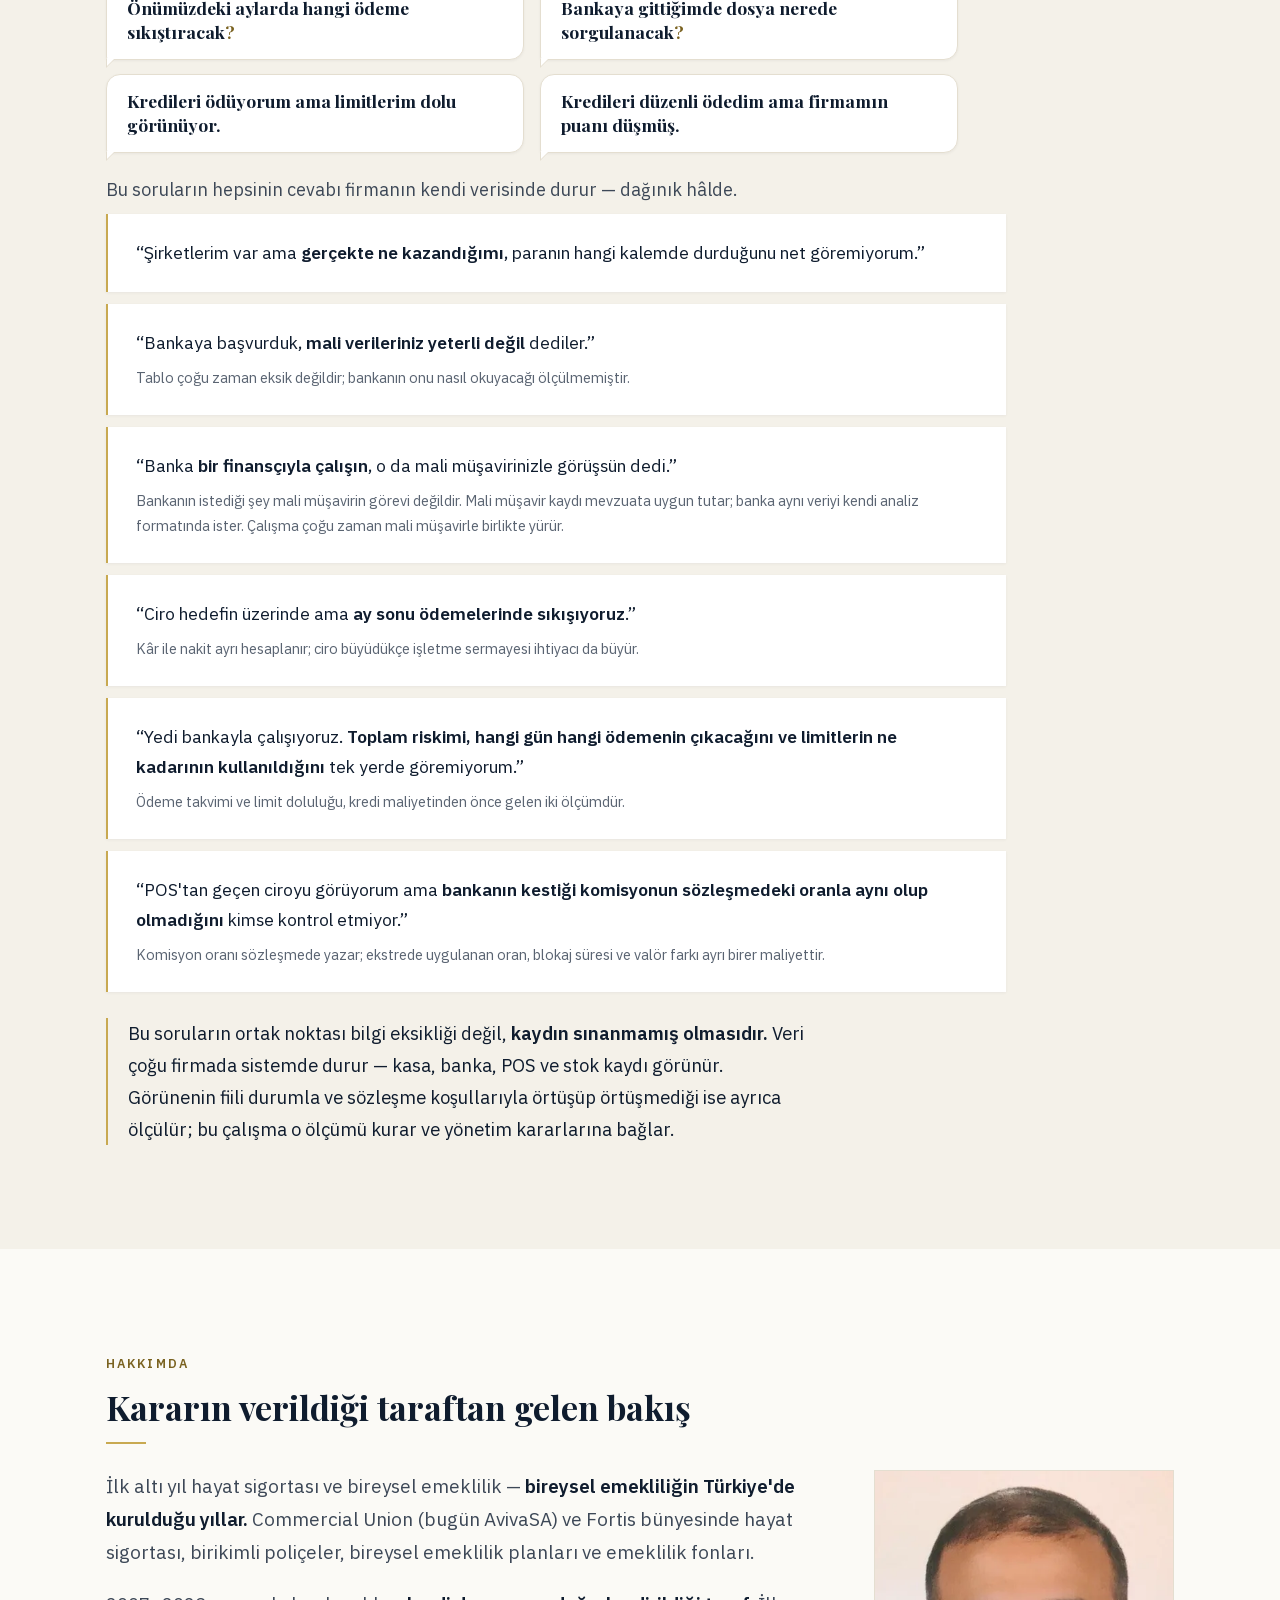
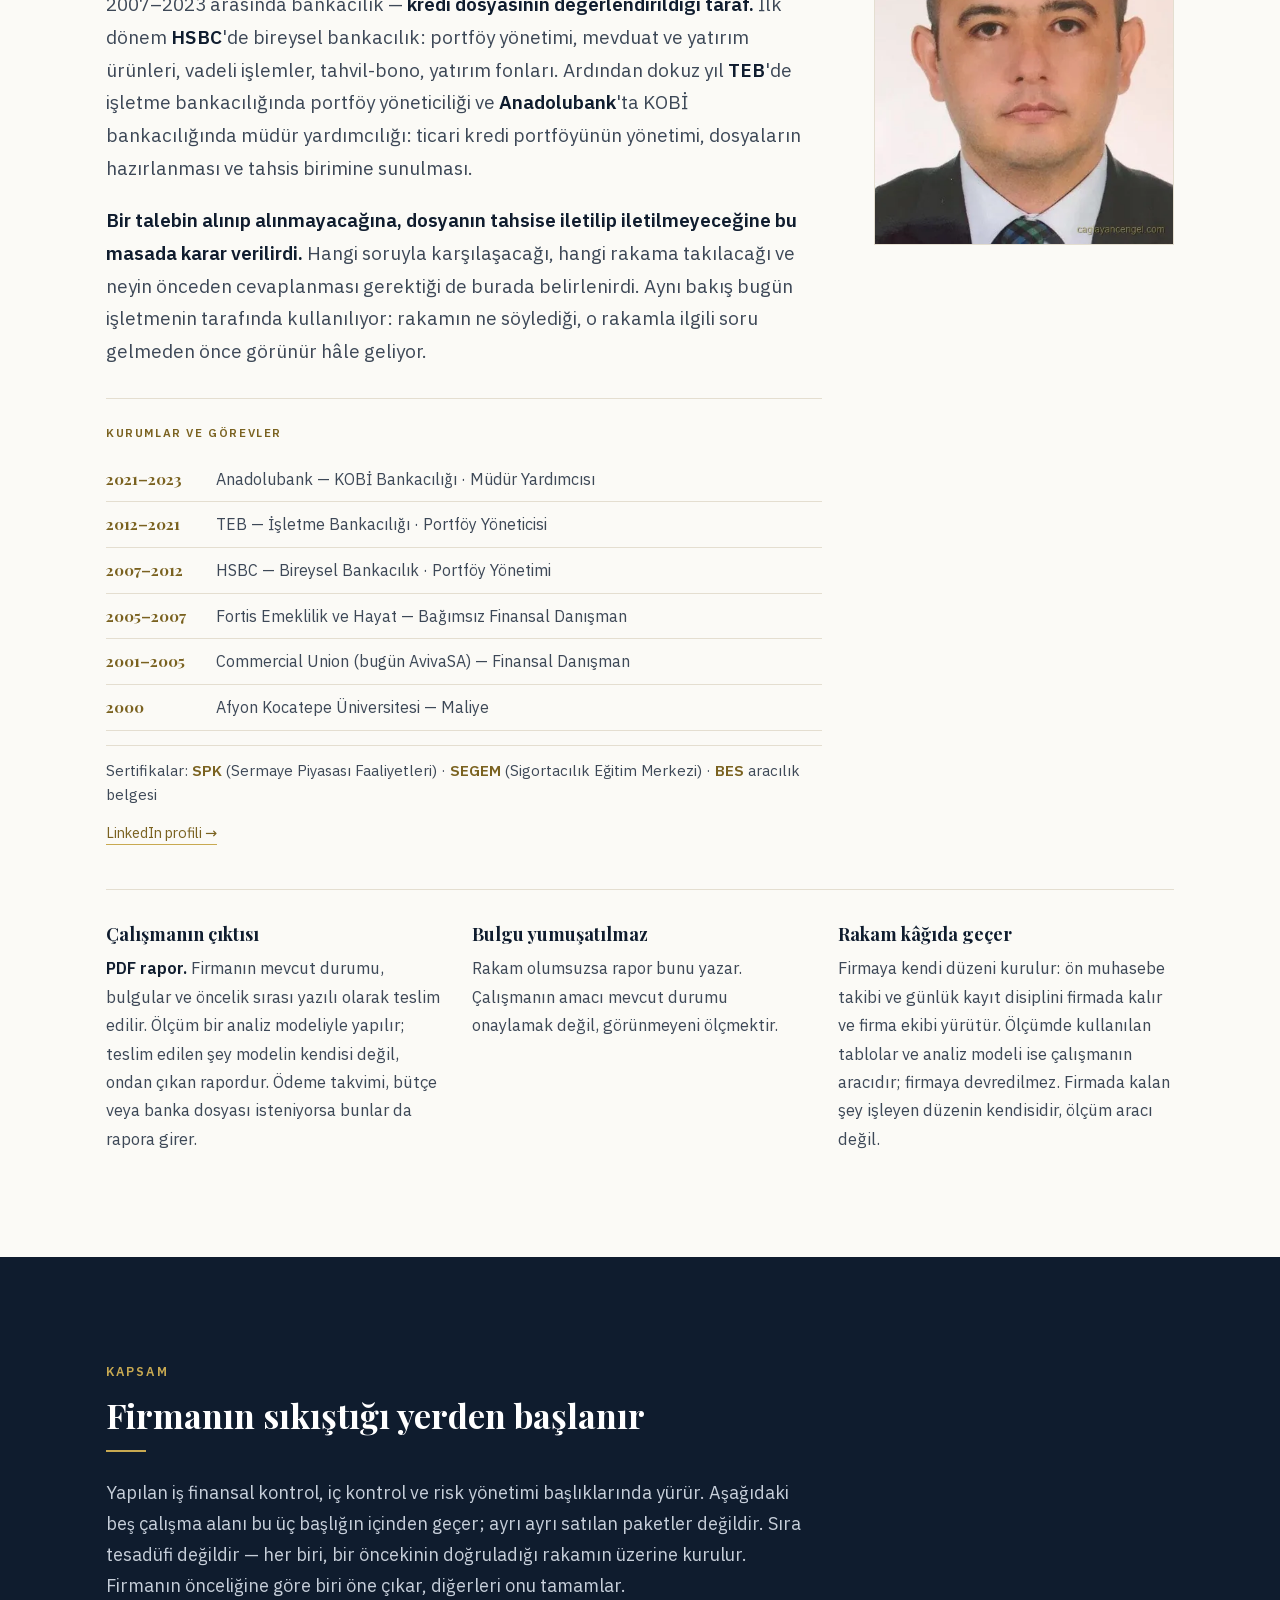
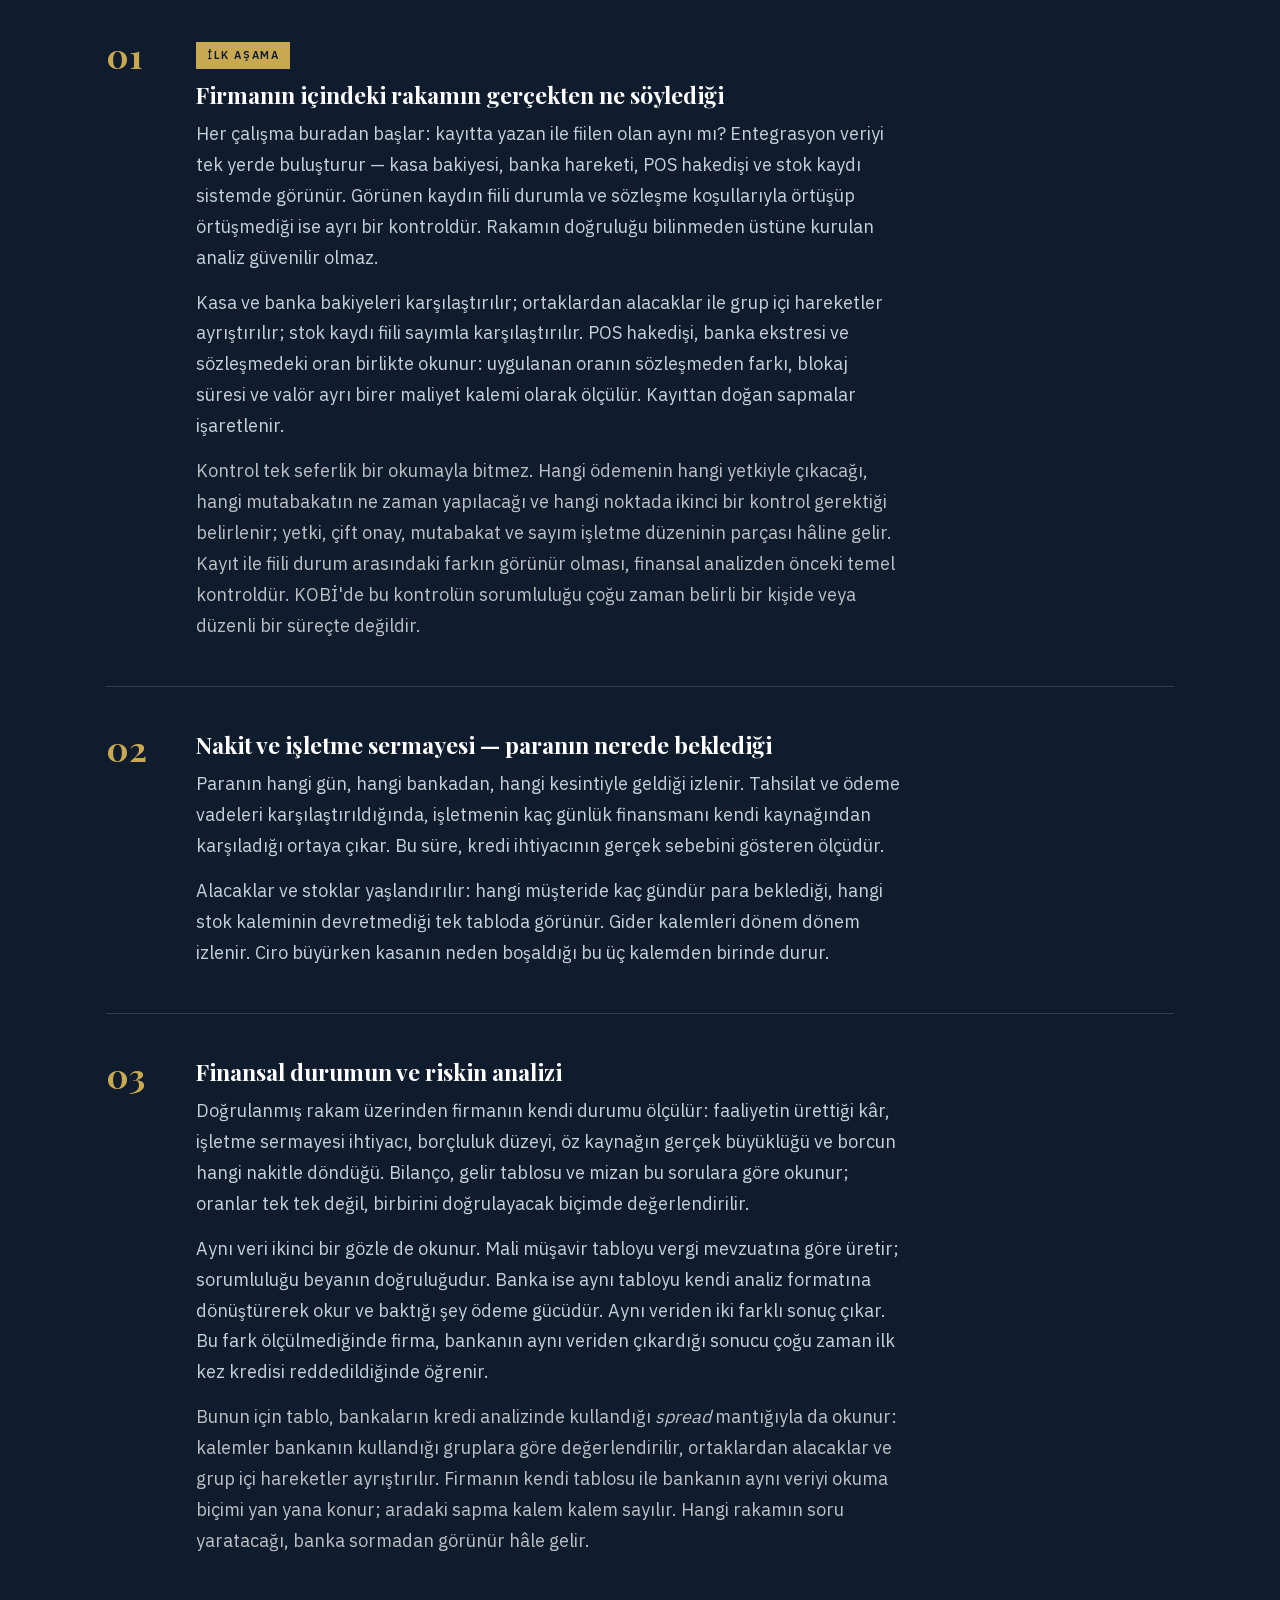
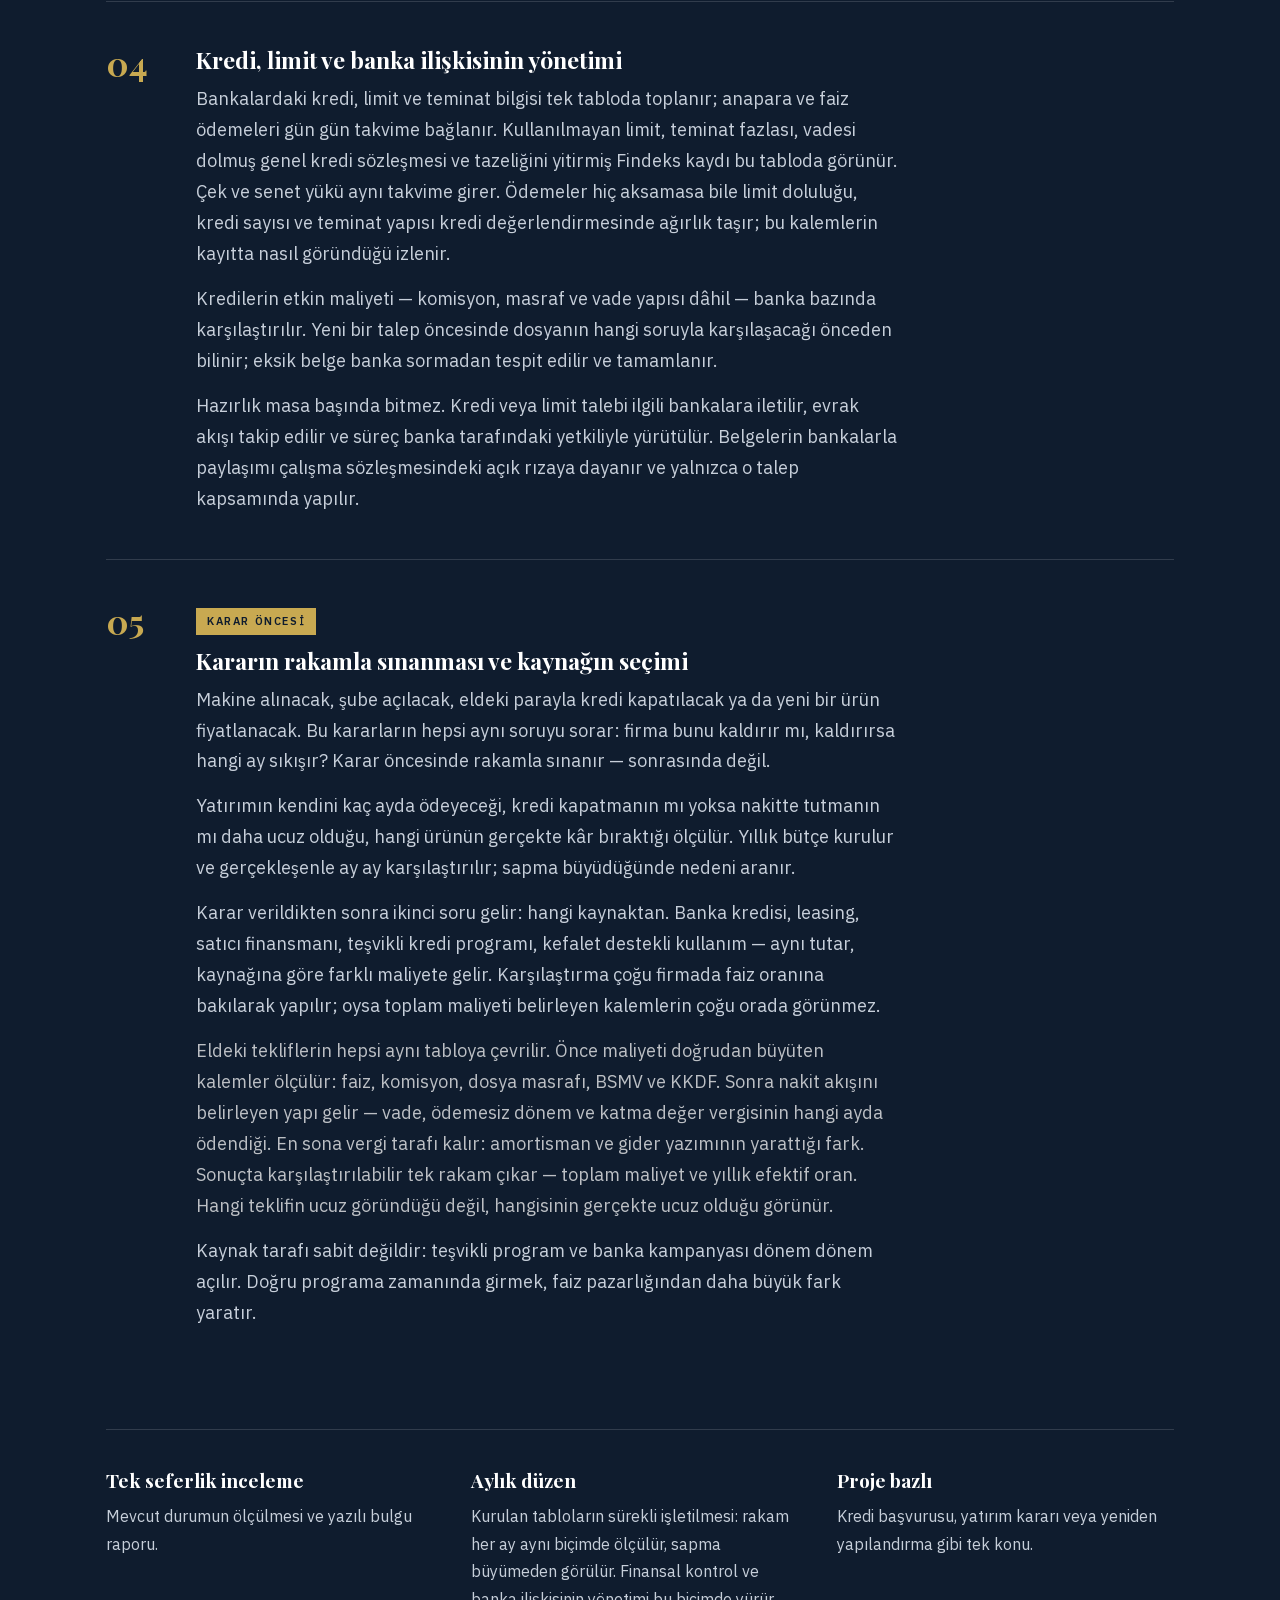
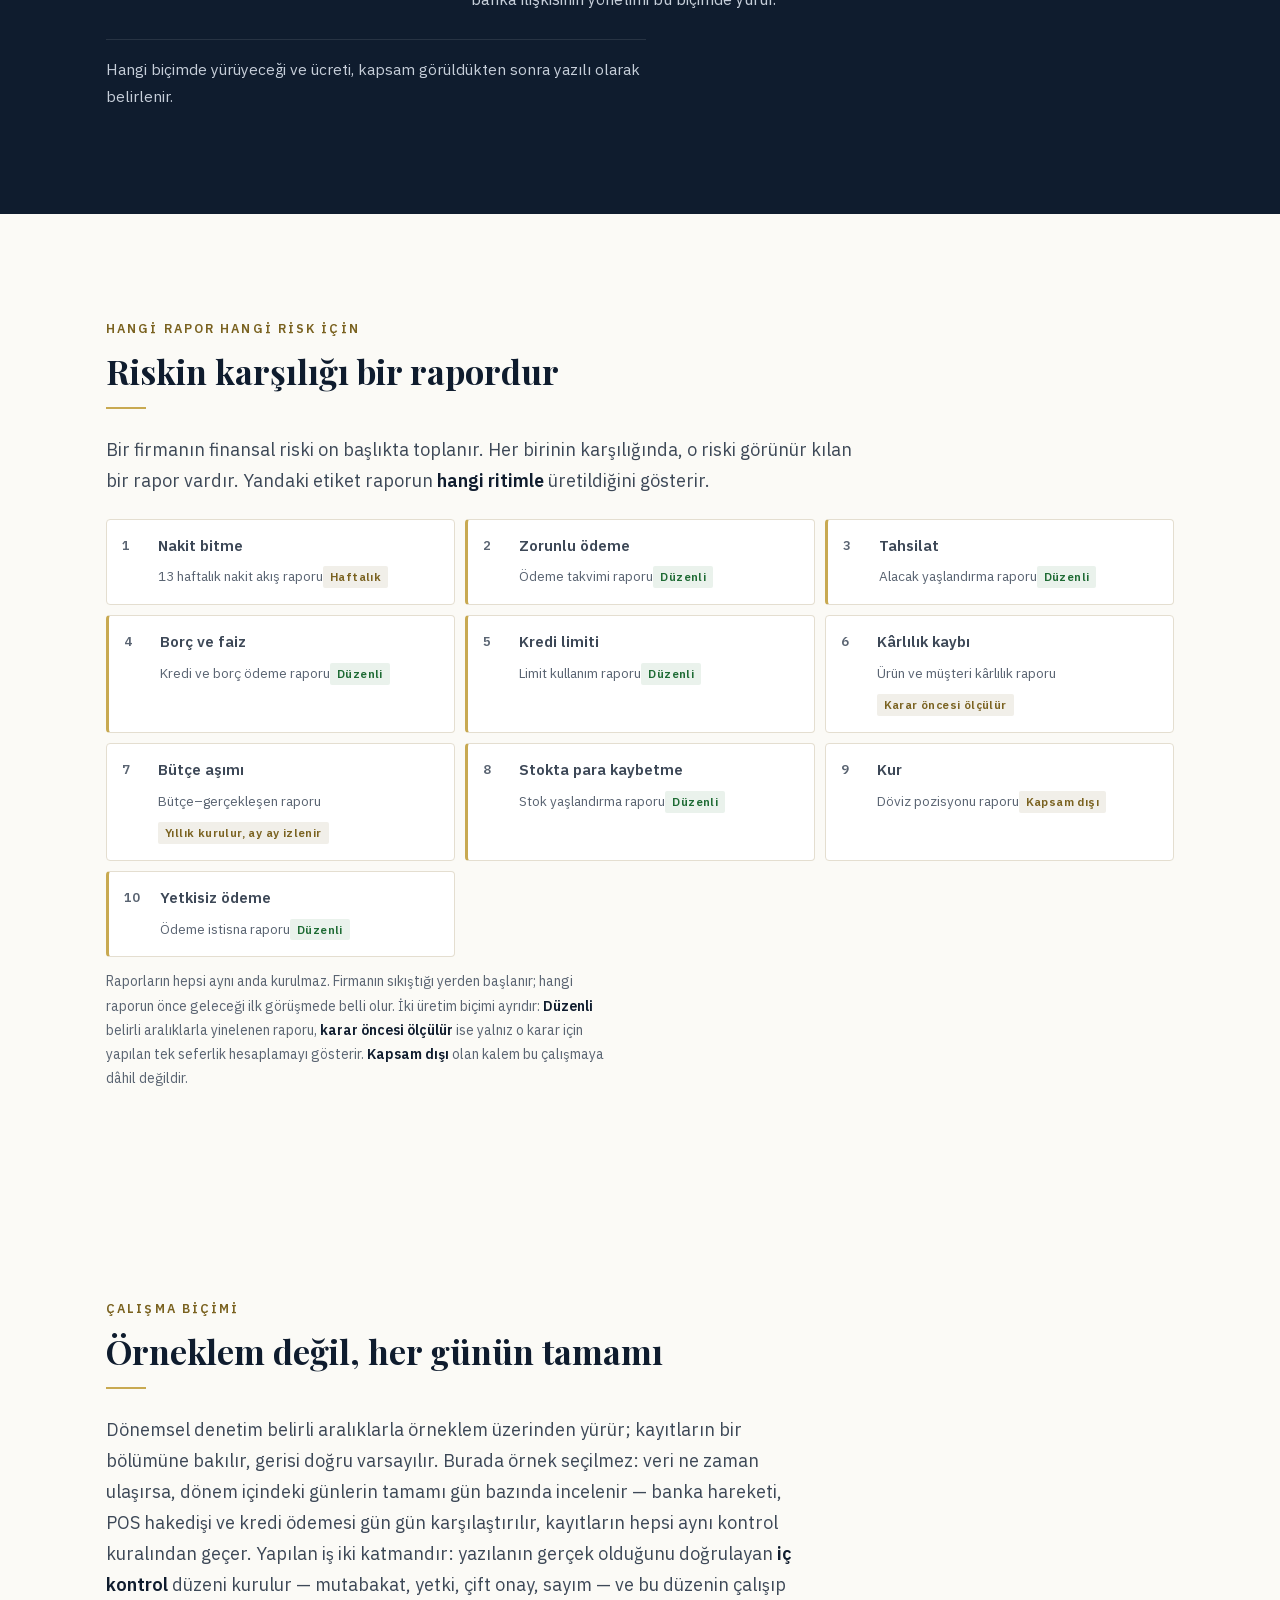
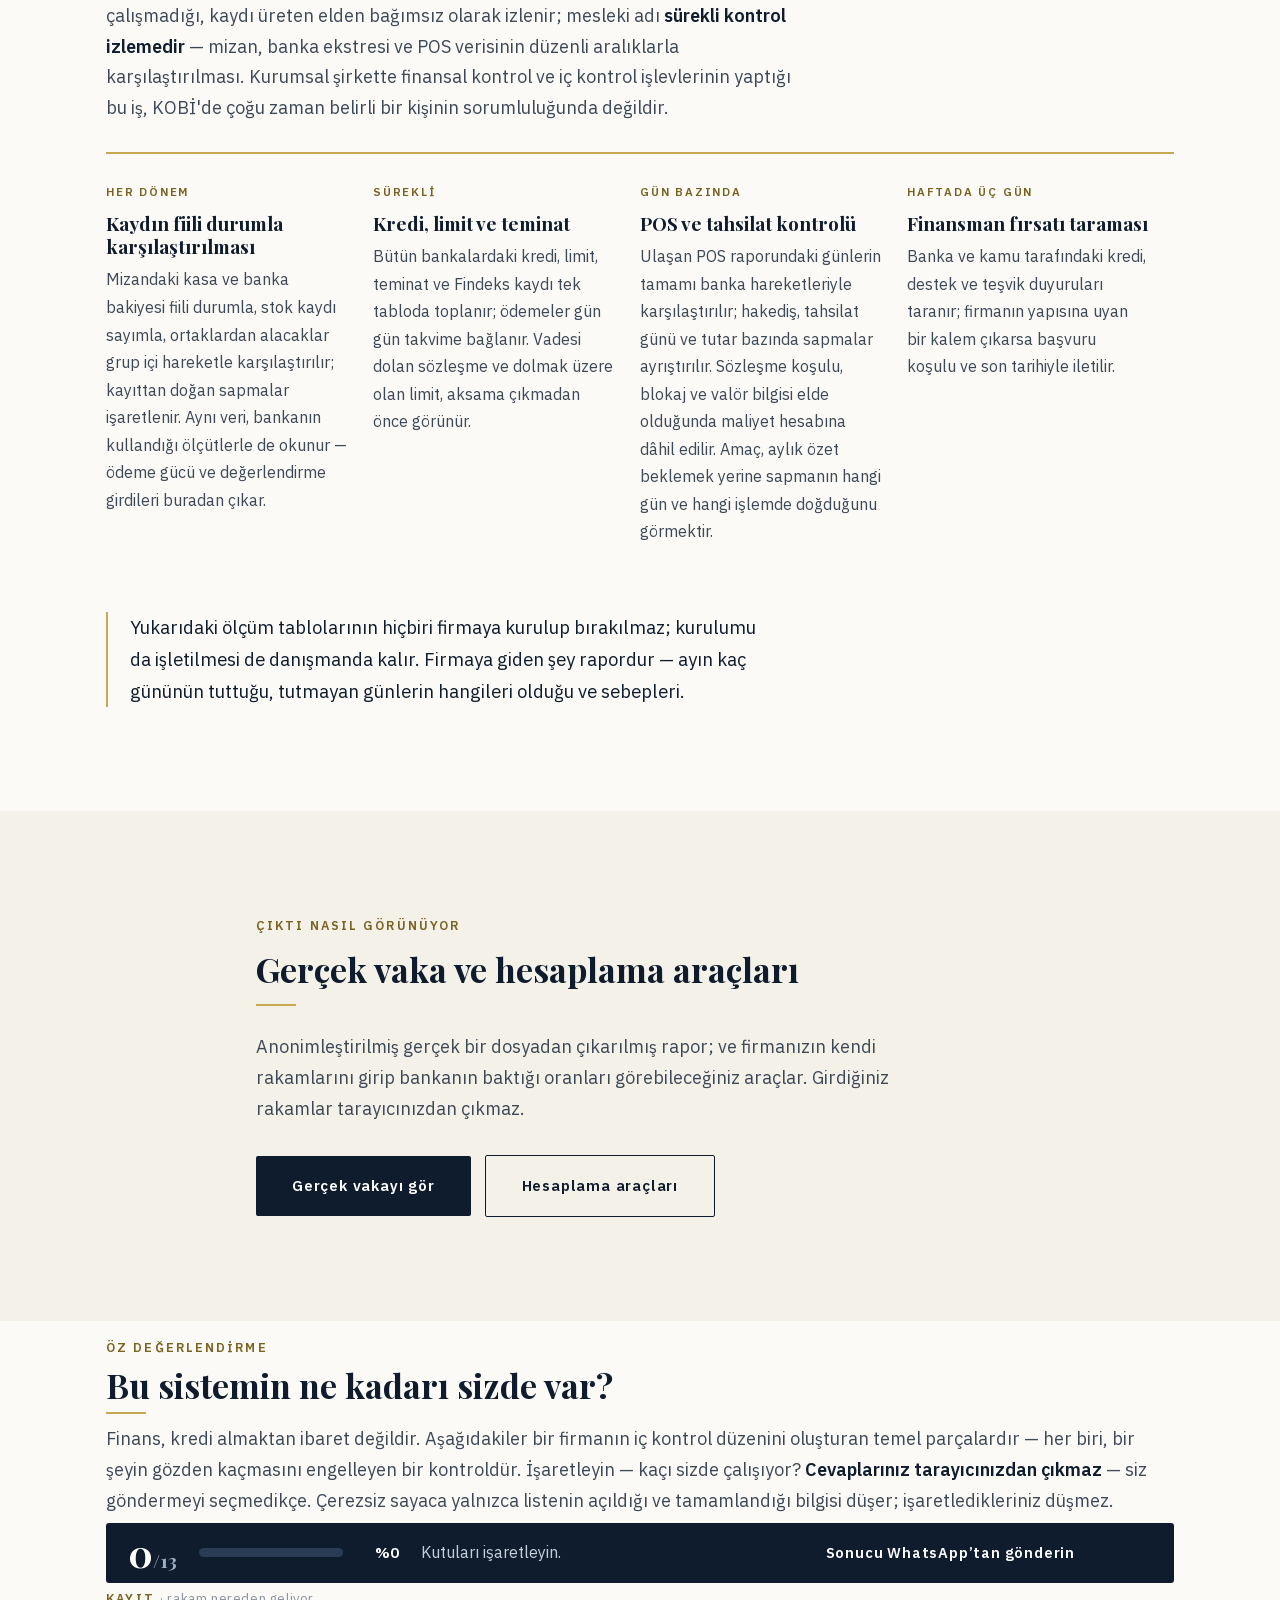
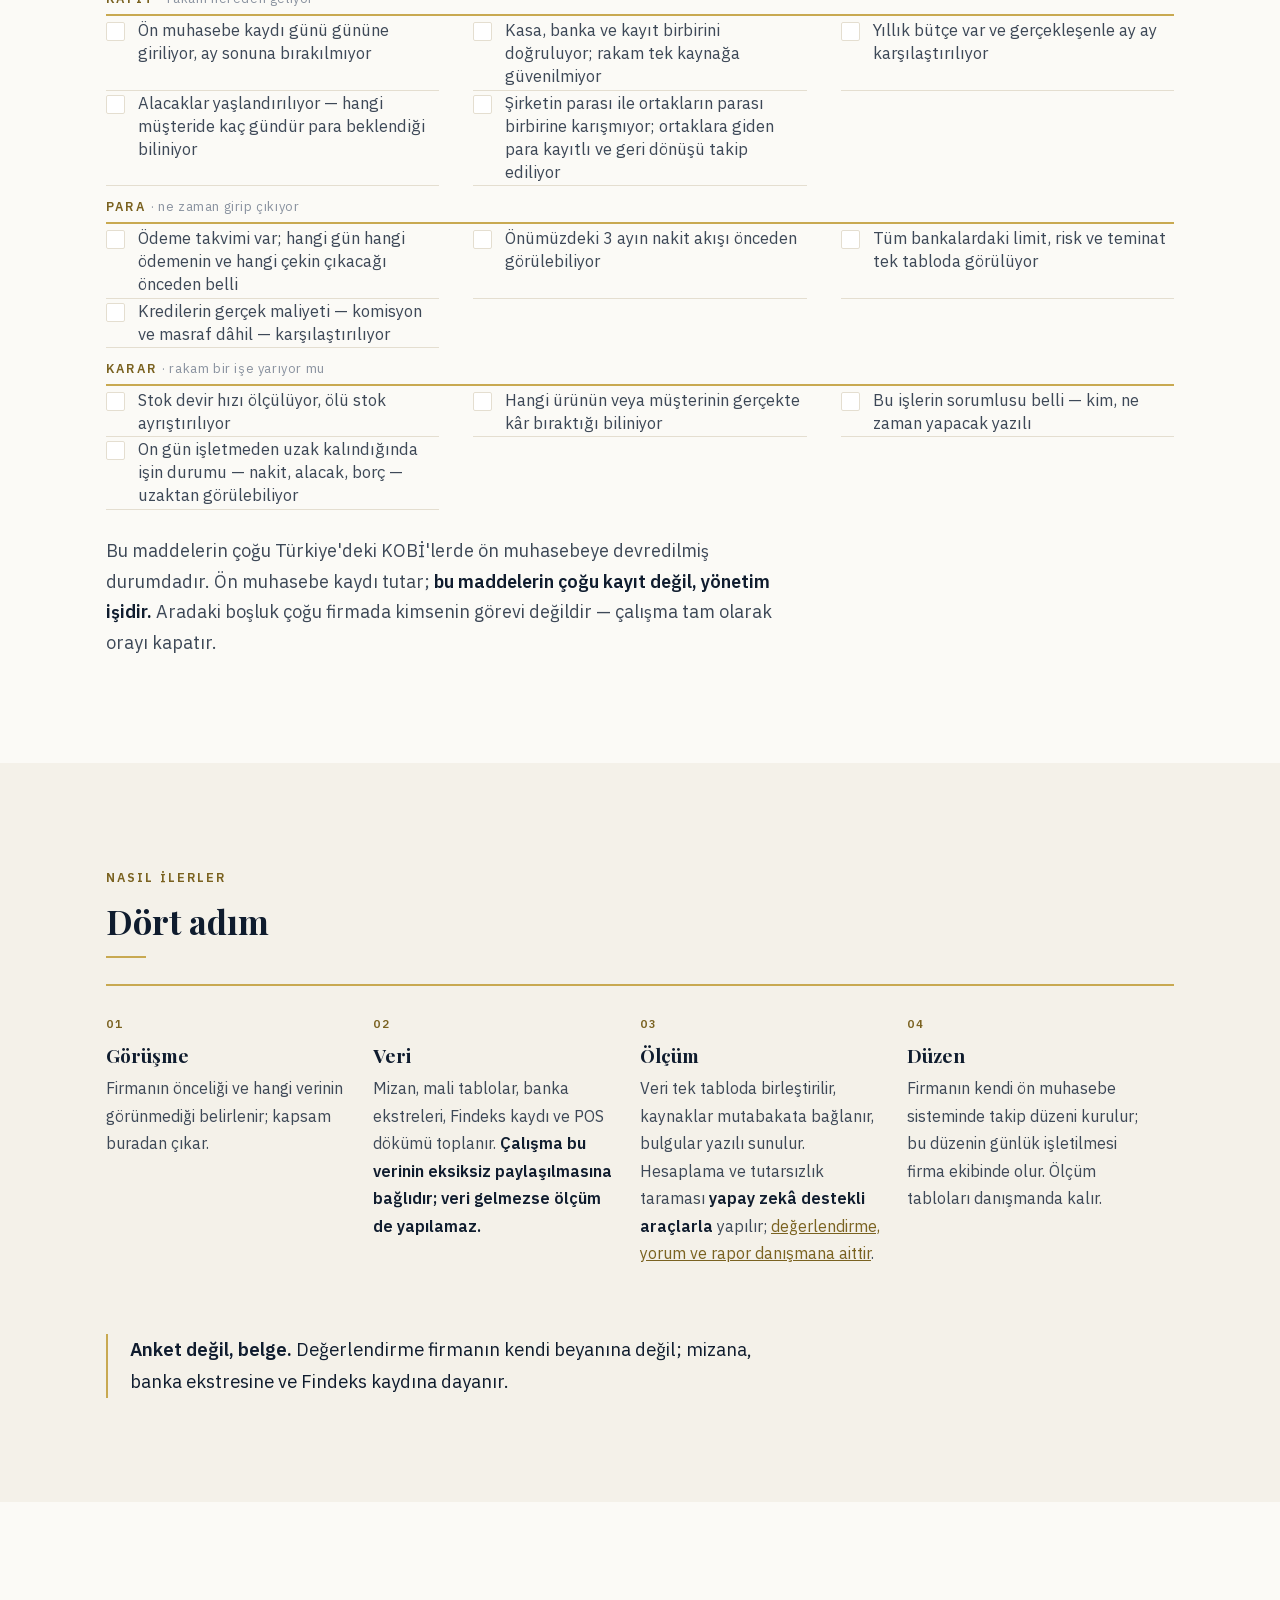
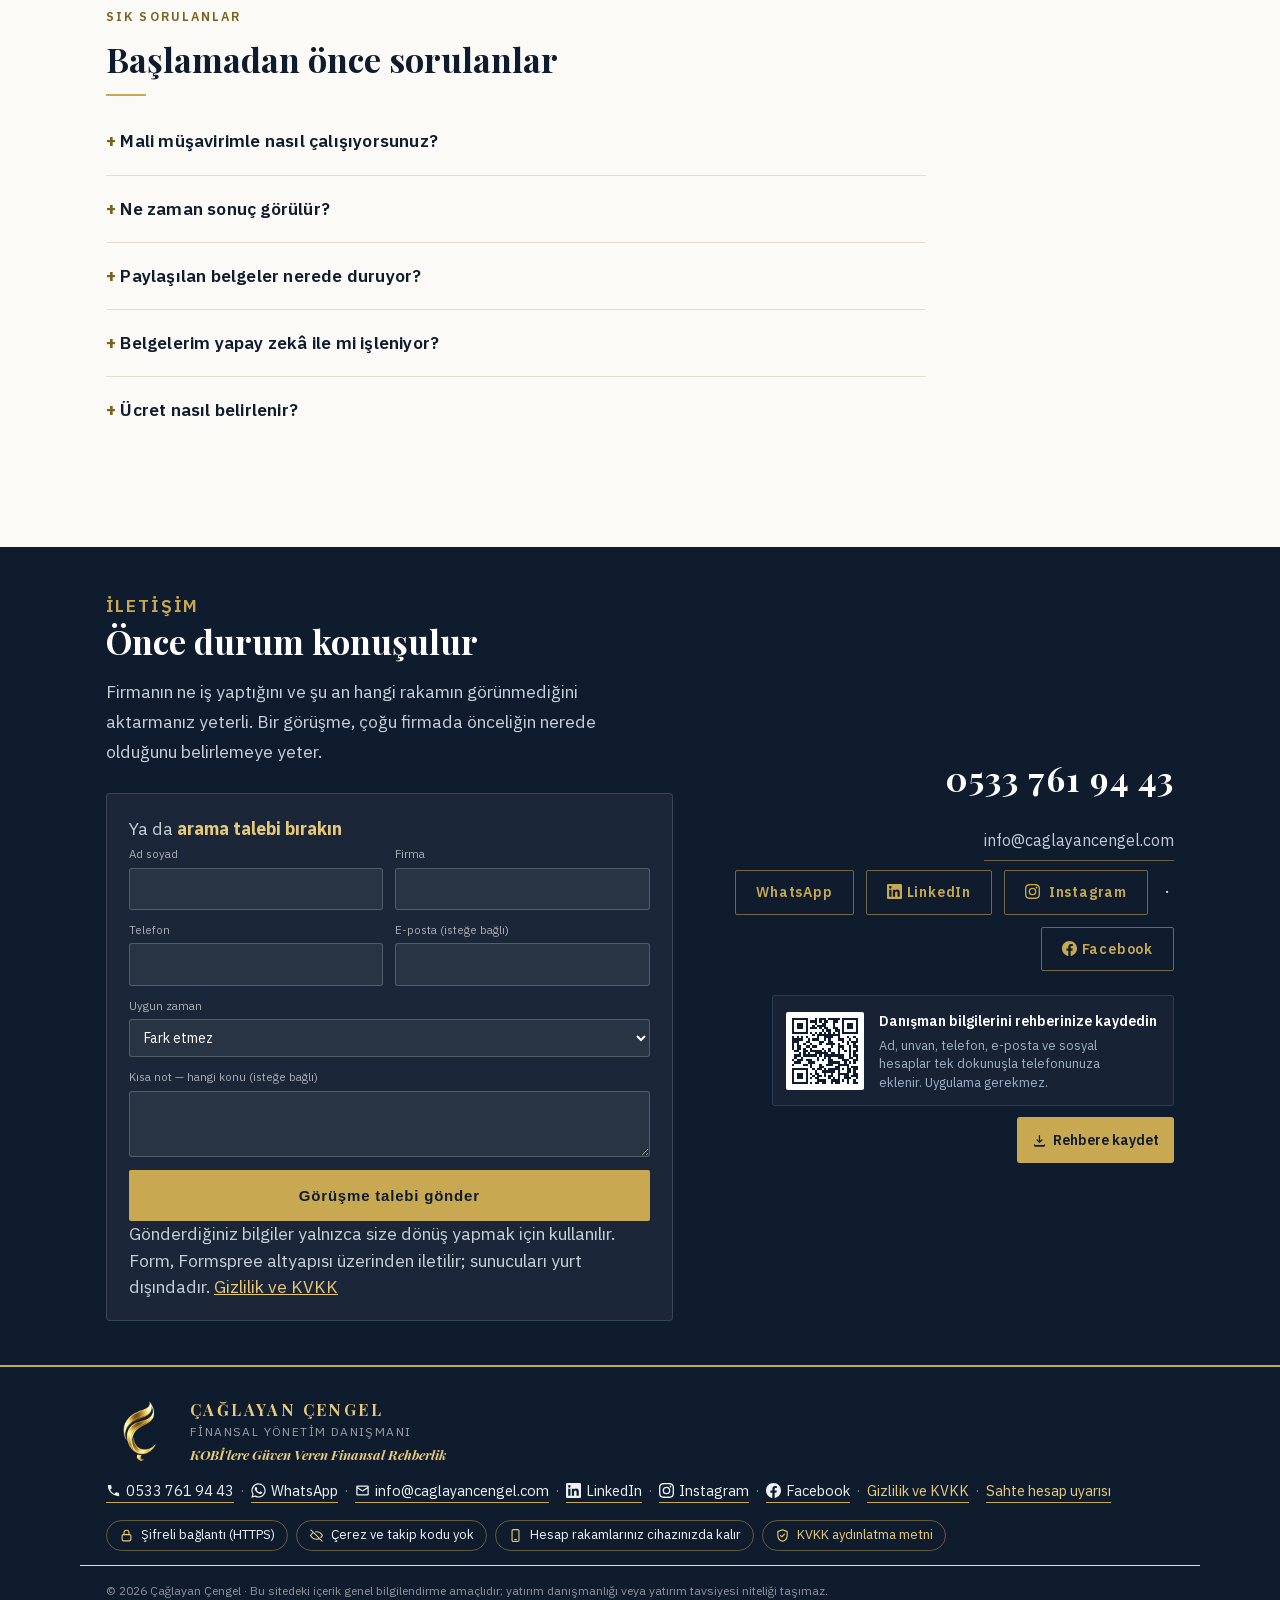
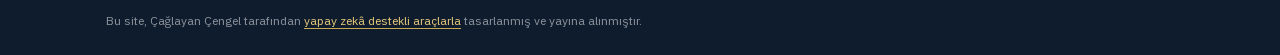
==== commit 1b4c15ae: "onizleme: logo buyudu (ust 48->60, mobil 38->46, alt bilgi 40->68) Co-Authored-By: Claude Opus 5.5 <" ====
--- a/index.html
+++ b/index.html
@@ -124,7 +124,7 @@
 /* ---- ust cubuk ---- */
 .top{border-bottom:1px solid var(--rule);background:var(--white);position:sticky;top:0;z-index:50}
 .top .wrap{display:flex;align-items:center;gap:14px;padding-top:16px;padding-bottom:16px}
-.top img{width:48px;height:48px;object-fit:contain}
+.top img{width:60px;height:60px;object-fit:contain}
 .top .nm{font-family:'Playfair Display',serif;font-weight:700;color:var(--navy);font-size:18.5px;letter-spacing:1.5px}
 .top .marka{display:flex;align-items:center;gap:14px;text-decoration:none;transition:opacity .2s ease}
 .top @media(hover:hover) and (pointer:fine){.marka:hover{opacity:.72}}
@@ -329,7 +329,7 @@
 /* ---- footer ---- */
 footer{background:var(--navy);border-top:2px solid var(--gold);padding:30px 0 24px;text-align:left;color:rgba(255,255,255,.78)}
 .fbar{display:flex;align-items:center;gap:16px;flex-wrap:wrap}
-.fbar img{width:40px;height:40px;object-fit:contain}
+.fbar img{width:68px;height:68px;object-fit:contain}
 .fmid{display:flex;flex-direction:column;line-height:1.35}
 .f-sl2{font-family:'Playfair Display',serif;font-style:italic;color:var(--goldink);font-size:13.5px;margin-top:5px}
 .f-nm{font-family:'Playfair Display',serif;font-weight:700;color:var(--goldink);font-size:16px;letter-spacing:2.4px}
@@ -691,7 +691,7 @@
 @media(max-width:480px){
   .top .wrap{gap:9px;padding-left:16px;padding-right:16px}
   .top .marka{gap:9px}
-  .top img{width:38px;height:38px}
+  .top img{width:46px;height:46px}
   .top .nm{font-size:14px;letter-spacing:.7px}
   .wa-top{padding:9px 11px}
   .hmb{width:40px;height:40px}
